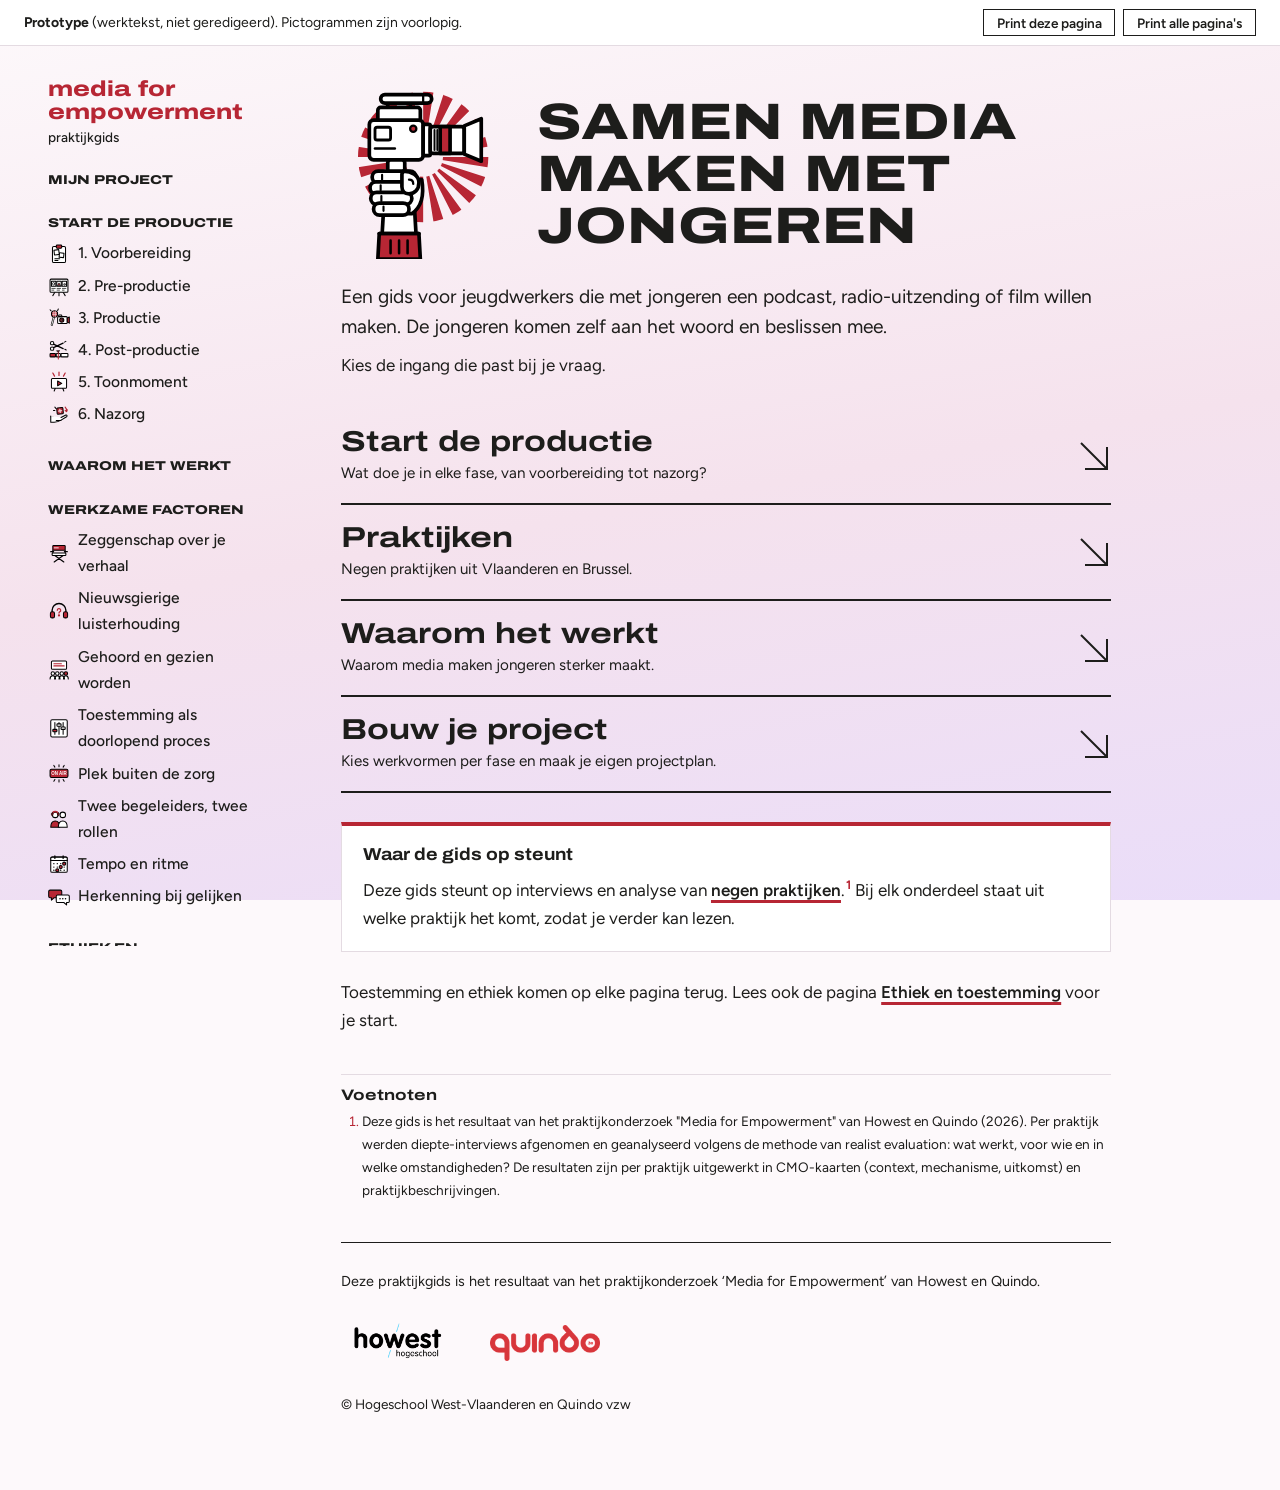
==== index.html @ 60a3695b "Add files via upload" ====
<!DOCTYPE html>
<!--
  Media for Empowerment, praktijkgids
  Alle pagina's staan in dit bestand, elk als <article data-page="..." data-title="...">.
  Opmaak: css/stijl.css. Werking: js/gids.js. Beelden: map img.
  Hoe je tekst aanpast of pagina's toevoegt: zie HANDLEIDING.md.
-->

<html lang="nl">
<head>
<meta charset="utf-8">
<meta name="viewport" content="width=device-width, initial-scale=1, viewport-fit=cover">
<!-- Testfase: vraagt zoekmachines deze site niet op te nemen. Verwijder deze regel bij de echte publicatie. -->
<meta name="robots" content="noindex, nofollow">
<title>Media for Empowerment, praktijkgids</title>
<link rel="preconnect" href="https://fonts.googleapis.com">
<link rel="preconnect" href="https://fonts.gstatic.com" crossorigin>
<link href="https://fonts.googleapis.com/css2?family=Archivo:wdth,wght@100..125,600..800&family=Figtree:ital,wght@0,400;0,500;0,600;0,700;1,400&display=swap" rel="stylesheet">
<link rel="stylesheet" href="css/stijl.css">
</head>
<body>

<div class="proto" role="note">
  <span><strong>Prototype</strong> (werktekst, niet geredigeerd). Pictogrammen zijn voorlopig.</span>
  <span class="proto-knoppen">
    <button type="button" id="printPage">Print deze pagina</button>
    <button type="button" id="printAll">Print alle pagina's</button>
  </span>
</div>

<div class="shell">
<nav class="side" id="side" aria-label="Gids">
  <a class="logo" href="#/start">Media for Empowerment<small>praktijkgids</small></a>
  <button class="navtoggle" type="button" aria-expanded="false" aria-controls="navbody">Menu</button>
  <div class="navbody" id="navbody">
    <h2><a href="#/project">Mijn project <span class="teller" data-teller hidden></span></a></h2>
    <h2><a href="#/fasen">Start de productie</a></h2>
    <ul><li><a href="#/fase-1"><span class="ico ico-sm" data-icon="fase-1"></span>1. Voorbereiding</a></li><li><a href="#/fase-2"><span class="ico ico-sm" data-icon="fase-2"></span>2. Pre-productie</a></li><li><a href="#/fase-3"><span class="ico ico-sm" data-icon="fase-3"></span>3. Productie</a></li><li><a href="#/fase-4"><span class="ico ico-sm" data-icon="fase-4"></span>4. Post-productie</a></li><li><a href="#/fase-5"><span class="ico ico-sm" data-icon="fase-5"></span>5. Toonmoment</a></li><li><a href="#/fase-6"><span class="ico ico-sm" data-icon="fase-6"></span>6. Nazorg</a></li></ul>
    <h2><a href="#/theorie">Waarom het werkt</a></h2>
    <h2><a href="#/waarom">Werkzame factoren</a></h2>
    <ul><li><a href="#/waarom/zeggenschap"><span class="ico ico-sm" data-icon="waarom/zeggenschap"></span>Zeggenschap over je verhaal</a></li><li><a href="#/waarom/luisteren"><span class="ico ico-sm" data-icon="waarom/luisteren"></span>Nieuwsgierige luisterhouding</a></li><li><a href="#/waarom/toonmoment"><span class="ico ico-sm" data-icon="waarom/toonmoment"></span>Gehoord en gezien worden</a></li><li><a href="#/waarom/toestemming"><span class="ico ico-sm" data-icon="waarom/toestemming"></span>Toestemming als doorlopend proces</a></li><li><a href="#/waarom/derde-plek"><span class="ico ico-sm" data-icon="waarom/derde-plek"></span>Plek buiten de zorg</a></li><li><a href="#/waarom/duo"><span class="ico ico-sm" data-icon="waarom/duo"></span>Twee begeleiders, twee rollen</a></li><li><a href="#/waarom/herhaling"><span class="ico ico-sm" data-icon="waarom/herhaling"></span>Tempo en ritme</a></li><li><a href="#/waarom/herkenning"><span class="ico ico-sm" data-icon="waarom/herkenning"></span>Herkenning bij gelijken</a></li></ul>
    <h2><a href="#/ethiek">Ethiek en toestemming</a></h2>
    <h2>Over deze gids</h2>
    <ul><li><a href="#/over">Over het onderzoek</a></li><li><a href="#/bronnen">Bronnen</a></li></ul>
    <h2><a href="#/praktijken">Praktijken</a></h2>
    <ul><li><a href="#/praktijk/ik-ben-hier-ook">Ik Ben Hier Ook</a></li><li><a href="#/praktijk/18-en-dan">18 en dan?</a></li><li><a href="#/praktijk/chelseas-blues">Chelsea's Blues</a></li><li><a href="#/praktijk/foscast">FOScast</a></li><li><a href="#/praktijk/radio-vandewalle">Radio Vandewalle</a></li><li><a href="#/praktijk/hacktisch">#HACKtisch</a></li><li><a href="#/praktijk/radio-binnenstad">Radio Binnenstad</a></li><li><a href="#/praktijk/rupture">Rupture</a></li><li><a href="#/praktijk/putain">Putain</a></li></ul>
  </div>
</nav>

<main id="main" tabindex="-1">
<!-- ===================== START ===================== -->
<article data-page="start" data-title="Start">
  <div class="hero"><div class="hero-ico"><img src="img/pictogrammen/media-for-empowerment.svg" alt=""></div><h1>Samen media maken met jongeren</h1></div>
  <p class="lead">Een gids voor jeugdwerkers die met jongeren een podcast, radio-uitzending of film willen maken. De jongeren komen zelf aan het woord en beslissen mee.</p>
  <p>Kies de ingang die past bij je vraag.</p>
  <div class="entries">
    <a href="#/fasen"><b>Start de productie</b><span>Wat doe je in elke fase, van voorbereiding tot nazorg?</span></a>
    <a href="#/praktijken"><b>Praktijken</b><span>Negen praktijken uit Vlaanderen en Brussel.</span></a>
    <a href="#/theorie"><b>Waarom het werkt</b><span>Waarom media maken jongeren sterker maakt.</span></a>
    <a href="#/project"><b>Bouw je project</b><span>Kies werkvormen per fase en maak je eigen projectplan.</span></a>
  </div>
  <div class="callout">
    <h3>Waar de gids op steunt</h3>
    <p>Deze gids steunt op interviews en analyse van <a href="#/praktijken">negen praktijken</a>.<sup class="fn" data-ref="methode"></sup> Bij elk onderdeel staat uit welke praktijk het komt, zodat je verder kan lezen.</p>
  </div>
  <p>Toestemming en ethiek komen op elke pagina terug. Lees ook de pagina <a href="#/ethiek">Ethiek en toestemming</a> voor je start.</p>
</article>

<!-- ===================== FASEN (landing) ===================== -->
<article data-page="fasen" data-title="Zes fasen" hidden>
  <span class="kind">Start de productie</span>
  <h1>Zes fasen</h1>
  <p class="lead">Een mediaproductie met jongeren volgt een herkenbare structuur. Per fase vind je werkvormen die in de praktijk gebruikt werden, met de context waarin ze het best werken.</p>
  <div class="entries">
    <a href="#/fase-1"><b><span class="ico ico-md" data-icon="fase-1"></span>1. Voorbereiding</b><span>Partners, plek, tijd en budget. Jongeren maken kennis met het project.</span></a>
    <a href="#/fase-2"><b><span class="ico ico-md" data-icon="fase-2"></span>2. Pre-productie</b><span>Samen het concept, het format en de afspraken bepalen.</span></a>
    <a href="#/fase-3"><b><span class="ico ico-md" data-icon="fase-3"></span>3. Productie</b><span>Opnemen, interviewen, filmen. Iedereen heeft een rol.</span></a>
    <a href="#/fase-4"><b><span class="ico ico-md" data-icon="fase-4"></span>4. Post-productie</b><span>Van opnames naar een product. Jongeren blijven mee aan het stuur.</span></a>
    <a href="#/fase-5"><b><span class="ico ico-md" data-icon="fase-5"></span>5. Toonmoment</b><span>Het product bereikt een publiek, de makers worden gezien.</span></a>
    <a href="#/fase-6"><b><span class="ico ico-md" data-icon="fase-6"></span>6. Nazorg</b><span>Afronden, evalueren en afspraken voor later.</span></a>
  </div>
  <p>De fasen zijn een houvast. In de praktijk lopen ze in elkaar over, en sommige vragen (zoals toestemming) komen in elke fase terug.<sup class="fn" data-ref="quindo-fiche"></sup></p>

  <h2>Als je werking doorloopt</h2>
  <p>Werk je met een radio, podcast of redactie die elk jaar of elke maand terugkomt? Dan doorloop je de fasen telkens opnieuw, als één lang project. Deze werkvormen kunnen helpen om zo'n werking levend te houden.</p>
  <section class="wv" data-wv="fasen/redactieraad-in-twee-delen">
    <h3>Redactieraad in twee delen</h3>
    <p>Eerst het praktische voor iedereen (planning, materiaal, subsidies), daarna het inhoudelijke voor wie wil blijven. Wie het thema minder boeit, kan dan gewoon aan de bar gaan zitten.</p>
    <div class="grond"><span>Uit: <a href="#/praktijk/radio-vandewalle">Radio Vandewalle</a></span></div>
  </section>
  <section class="wv" data-wv="fasen/elke-beslissing-terugleggen-bij-de-groep">
    <h3>Elke beslissing terugleggen bij de groep</h3>
    <p>Ook praktische keuzes (een locatie, een aankoop) gaan eerst naar de groep. Makers merken zo dat hun mening echt meeweegt.</p>
    <p class="cond"><strong>Werkt het best</strong> als je er tijd voor voorziet: samen beslissen gaat trager.</p>
    <div class="grond"><span>Uit: <a href="#/praktijk/radio-vandewalle">Radio Vandewalle</a></span><span>Meer: <a href="#/waarom/zeggenschap">Zeggenschap over je verhaal</a></span></div>
  </section>
  <section class="wv" data-wv="fasen/vaste-haalbare-cadans">
    <h3>Vaste, haalbare cadans</h3>
    <p>Elke maker komt om de vier weken opnieuw aan de beurt. Een gemiste keer is dan een onderbreking, en de draad is makkelijk weer op te pikken.</p>
    <div class="grond"><span>Uit: <a href="#/praktijk/radio-binnenstad">Radio Binnenstad</a></span><span>Meer: <a href="#/waarom/herhaling">Tempo en ritme</a></span></div>
  </section>
  <section class="wv" data-wv="fasen/ontmoetingsplek-naast-de-studio">
    <h3>Ontmoetingsplek naast de studio</h3>
    <p>Een café of open ruimte waar makers elkaar ook buiten de opnames zien. Zo hoor je erbij, ook als je even niets maakt.</p>
    <div class="grond"><span>Uit: <a href="#/praktijk/radio-vandewalle">Radio Vandewalle</a></span></div>
  </section>
  <section class="wv" data-wv="fasen/samenkomsten-met-iedereen-twee-keer-per-jaar">
    <h3>Samenkomsten met iedereen, twee keer per jaar</h3>
    <p>Alle makers, begeleiders en partners komen samen om radio te maken en te eten. Nieuwe deelnemers leren de groep zo kennen.</p>
    <div class="grond"><span>Uit: <a href="#/praktijk/radio-binnenstad">Radio Binnenstad</a></span></div>
  </section>
  <section class="wv" data-wv="fasen/makers-van-elkaar-laten-leren">
    <h3>Makers van elkaar laten leren</h3>
    <p>Koppel makers aan elkaar op basis van wat ze elkaar kunnen leren. Techniek leer je dan van iemand die het zelf doet.</p>
    <div class="grond"><span>Uit: <a href="#/praktijk/radio-vandewalle">Radio Vandewalle</a></span></div>
  </section>
  <section class="wv" data-wv="fasen/aanspreken-en-welkom-houden">
    <h3>Aanspreken en welkom houden</h3>
    <p>Een kort charter met afspraken over respect, door iedereen ondertekend. Bij grensoverschrijdend gedrag benoem je het gedrag, en blijft de persoon welkom.</p>
    <div class="grond"><span>Uit: <a href="#/praktijk/radio-vandewalle">Radio Vandewalle</a></span></div>
  </section>
</article>

<!-- ===================== FASE 1 ===================== -->
<article data-page="fase-1" data-title="Fase 1 Voorbereiding" hidden>
  <span class="ico ico-lg" data-icon="fase-1"></span>
  <span class="kind">Fase 1</span>
  <h1>Voorbereiding</h1>
  <nav class="arc" data-here="1" aria-label="Fasen"></nav>
  <p class="lead">In de voorbereiding leg je de basis: met wie werk je samen, waar, met welke middelen en in welk tempo. En je laat jongeren kennismaken met het project, zodat ze zelf kunnen kiezen om in te stappen.</p>
  <div class="kort"><h2>In het kort</h2><ul><li>Stel een tandem samen: iemand met mediakennis en iemand die zorgt voor de jongeren.</li><li>Kies plek, tempo en budget bewust.</li><li>Laat jongeren vrijblijvend kennismaken, zodat ze zelf kiezen om in te stappen.</li></ul></div>
  <p>Veel van wat later vlot loopt, wordt hier geregeld.<sup class="fn" data-ref="m4emp-werkvormen"></sup></p>

  <h2>Met je partners</h2>
  <section class="wv" data-wv="fase-1/thema-laten-groeien-uit-de-werking">
    <h3>Thema laten groeien uit de werking</h3>
    <p>Het onderwerp komt uit gesprekken die al leven in de groep, nog voor er sprake is van een productie. Zo weet je dat het thema de jongeren raakt.</p>
    <div class="grond"><span>Uit: <a href="#/praktijk/18-en-dan">18 en dan?</a></span></div>
  </section>
  <section class="wv" data-wv="fase-1/tandem-samenstellen">
    <h3>Tandem samenstellen</h3>
    <p>Leg vooraf de rollen vast tussen iemand met mediakennis en iemand die zorgt voor de jongeren. Kijk na of beide rollen echt ingevuld zijn.</p>
    <div class="grond"><span>Uit: <a href="#/praktijk/ik-ben-hier-ook">Ik Ben Hier Ook</a>, <a href="#/praktijk/hacktisch">#HACKtisch</a>, <a href="#/praktijk/18-en-dan">18 en dan?</a></span><span>Meer: <a href="#/waarom/duo">Twee begeleiders, twee rollen</a></span></div>
  </section>
  <section class="wv" data-wv="fase-1/afspraken-met-partners-op-papier">
    <h3>Afspraken met partners op papier</h3>
    <p>Spreek af wie waarover beslist: wat eruit mag, wanneer je stopt, wie de rechten heeft. Elke partner brengt eigen expertise mee.</p>
    <div class="grond"><span>Uit: <a href="#/praktijk/hacktisch">#HACKtisch</a>, <a href="#/praktijk/radio-binnenstad">Radio Binnenstad</a></span><span>Meer: <a href="#/ethiek/rechten">Drie rechten voor elke jongere</a></span></div>
  </section>
  <section class="wv" data-wv="fase-1/plek-bewust-kiezen">
    <h3>Plek bewust kiezen</h3>
    <p>Kies tussen een vertrouwde, huiselijke plek en een echte studio buiten de zorgcontext. Beide werken, om verschillende redenen.</p>
    <div class="grond"><span>Uit: <a href="#/praktijk/ik-ben-hier-ook">Ik Ben Hier Ook</a>, <a href="#/praktijk/radio-binnenstad">Radio Binnenstad</a>, <a href="#/praktijk/radio-vandewalle">Radio Vandewalle</a></span><span>Meer: <a href="#/waarom/derde-plek">Plek buiten de zorg</a></span></div>
  </section>
  <section class="wv" data-wv="fase-1/budget-vooraf-uitrekenen">
    <h3>Budget vooraf uitrekenen</h3>
    <p>Reken ook de minder zichtbare kosten mee: licenties, techniek, toegankelijkheid, montage en rechten. Een studio van een mediapartner kan veel kosten besparen.</p>
    <div class="grond"><span>Uit: <a href="#/praktijk/radio-vandewalle">Radio Vandewalle</a>, <a href="#/praktijk/foscast">FOScast</a>, <a href="#/praktijk/rupture">Rupture</a></span></div>
  </section>
  <section class="wv" data-wv="fase-1/tempo-afstemmen-op-de-jongeren">
    <h3>Tempo afstemmen op de jongeren</h3>
    <p>Het ritme volgt wat jongeren en begeleiders volhouden. In Radio Binnenstad bleek wekelijks te zwaar en werd het om de vier weken.</p>
    <div class="grond"><span>Uit: <a href="#/praktijk/radio-binnenstad">Radio Binnenstad</a>, <a href="#/praktijk/hacktisch">#HACKtisch</a></span><span>Meer: <a href="#/waarom/herhaling">Tempo en ritme</a></span></div>
  </section>

  <h2>Met de jongeren</h2>
  <section class="wv" data-wv="fase-1/naar-de-jongeren-toe-gaan">
    <h3>Naar de jongeren toe gaan</h3>
    <p>Ga met een draagbare opnameset naar de leefgroep of voorziening, om het medium te tonen en meteen te laten proberen. Soms helpt een huisbezoek om een drempel weg te nemen.</p>
    <div class="grond"><span>Uit: <a href="#/praktijk/radio-binnenstad">Radio Binnenstad</a></span></div>
  </section>
  <section class="wv" data-wv="fase-1/vrijblijvend-proevertje">
    <h3>Vrijblijvend proevertje</h3>
    <p>Een eerste, luchtige ontmoeting met een paar eenvoudige vragen. Wie komt, verbindt zich nog tot niets.</p>
    <div class="grond"><span>Uit: <a href="#/praktijk/ik-ben-hier-ook">Ik Ben Hier Ook</a></span></div>
  </section>
  <section class="wv" data-wv="fase-1/komen-kijken-in-de-studio">
    <h3>Komen kijken in de studio</h3>
    <p>Nieuwe deelnemers kijken mee terwijl anderen opnemen. Ze leren de plek en de knoppen kennen zonder zelf te moeten presteren.</p>
    <div class="grond"><span>Uit: <a href="#/praktijk/radio-binnenstad">Radio Binnenstad</a></span></div>
  </section>
  <section class="wv" data-wv="fase-1/vertrouwde-begeleider-als-brug">
    <h3>Vertrouwde begeleider als brug</h3>
    <p>Stel de mediamaker voor via iemand die de jongeren al vertrouwen. Het vertrouwen gaat dan deels mee over.</p>
    <div class="grond"><span>Uit: <a href="#/praktijk/ik-ben-hier-ook">Ik Ben Hier Ook</a>, <a href="#/praktijk/18-en-dan">18 en dan?</a>, <a href="#/praktijk/rupture">Rupture</a>, <a href="#/praktijk/radio-binnenstad">Radio Binnenstad</a></span></div>
  </section>
  <section class="wv" data-wv="fase-1/menu-van-rollen">
    <h3>Menu van rollen</h3>
    <p>Bied rollen van verschillende zwaarte aan: presentator, camera, geluid, scenario, tot "meeluisteren met audio". Zo vindt iedereen een plek.</p>
    <div class="grond"><span>Uit: <a href="#/praktijk/ik-ben-hier-ook">Ik Ben Hier Ook</a>, <a href="#/praktijk/foscast">FOScast</a></span></div>
  </section>
  <section class="wv" data-wv="fase-1/groepschat-tussen-de-werkmomenten">
    <h3>Groepschat tussen de werkmomenten</h3>
    <p>Een vast kanaal houdt het contact warm tussen twee sessies, en laat je signalen oppikken.</p>
    <div class="grond"><span>Uit: <a href="#/praktijk/ik-ben-hier-ook">Ik Ben Hier Ook</a>, <a href="#/praktijk/radio-binnenstad">Radio Binnenstad</a>, <a href="#/praktijk/foscast">FOScast</a></span></div>
  </section>

  <div class="callout">
    <h3>Tip: vrij kiezen om mee te doen</h3>
    <p>Maak het makkelijk om nee te zeggen tegen het project zonder nee te zeggen tegen de begeleider. Vrije instap is een van de voorwaarden die in de praktijken het vaakst terugkomt.</p>
    <div class="grond"><span>Meer: <a href="#/ethiek">Ethiek en toestemming</a></span></div>
  </div>
</article>

<!-- ===================== FASE 2 ===================== -->
<article data-page="fase-2" data-title="Fase 2 Pre-productie" hidden>
  <span class="ico ico-lg" data-icon="fase-2"></span>
  <span class="kind">Fase 2</span>
  <h1>Pre-productie</h1>
  <nav class="arc" data-here="2" aria-label="Fasen"></nav>
  <p class="lead">Samen met de jongeren bepaal je wat je maakt, in welke vorm en onder welke afspraken. Hier leggen de jongeren de basis van hun eigenaarschap.</p>
  <div class="kort"><h2>In het kort</h2><ul><li>Bepaal samen het concept en het format.</li><li>Maak samen een storyboard of script, en stel samen de interviewvragen op.</li><li>Spreek af wat publiek mag, met de drie rechten als basis.</li></ul></div>
  <p>Over alle praktijken heen is dit de fase met de meeste uitgewerkte werkvormen.<sup class="fn" data-ref="m4emp-werkvormen"></sup></p>

  <section class="wv" data-wv="fase-2/conceptbrainstorm-met-een-canvas">
    <h3>Conceptbrainstorm met een canvas</h3>
    <p>Verzamel eerst vrij ideeën, bundel en sorteer ze. Een invulkader helpt om keuzes te maken: kernboodschap, doel, publiek en format.</p>
    <div class="grond"><span>Uit: <a href="#/praktijk/hacktisch">#HACKtisch</a></span></div>
  </section>
  <section class="wv" data-wv="fase-2/voorbeelden-tonen-als-vertrekpunt">
    <h3>Voorbeelden tonen als vertrekpunt</h3>
    <p>Laat bestaande podcasts, video's of documentaires zien. Zo krijgen jongeren een beeld van wat mogelijk is.</p>
    <div class="grond"><span>Uit: <a href="#/praktijk/ik-ben-hier-ook">Ik Ben Hier Ook</a></span></div>
  </section>
  <section class="wv" data-wv="fase-2/samen-de-vaste-opbouw-bepalen">
    <h3>Samen de vaste opbouw bepalen</h3>
    <p>De groep kiest zelf hoe elke aflevering in elkaar zit. In #HACKtisch werd dat: jingle, voxpop, levensverhaal, groepsgesprek en een reflectie van de psycholoog.</p>
    <div class="grond"><span>Uit: <a href="#/praktijk/hacktisch">#HACKtisch</a></span><span>Meer: <a href="#/waarom/zeggenschap">Zeggenschap over je verhaal</a></span></div>
  </section>
  <section class="wv" data-wv="fase-2/tijdlijn-tekenen">
    <h3>Tijdlijn tekenen</h3>
    <p>Elke jongere zet een verhaal uit op een tijdlijn met hoogtes en laagtes, vanaf een zelfgekozen startpunt. Die kiezen is al een eerste beslissing over het eigen verhaal.</p>
    <p class="cond"><strong>Tip:</strong> jongeren die een levenslijn kennen uit de hulpverlening, vallen daar snel op terug. Geef ook andere vormen een kans, zoals een thema, een plek of de Tree of Life uit <a href="https://www.canovlaanderen.be/life-story-work/" target="_blank" rel="noopener">Life Story Work</a>.</p>
    <div class="grond"><span>Uit: <a href="#/praktijk/ik-ben-hier-ook">Ik Ben Hier Ook</a>, <a href="#/praktijk/rupture">Rupture</a></span></div>
  </section>
  <section class="wv" data-wv="fase-2/storyboard-en-script">
    <h3>Storyboard en script</h3>
    <p>Met een storyboard en een script visualiseer en vorm je samen het verhaal: welke beelden, welke geluiden, in welke volgorde. Zo verlopen productie en post-productie doelgerichter, en geef je de keuzes van de groep door aan wie filmt en monteert. Maak ze samen met de jongeren.</p>
    <div class="grond"><span>Meer: <a href="#/fase-4">Post-productie</a>, <a href="#/ethiek/rechten">Drie rechten voor elke jongere</a></span></div>
  </section>
  <section class="wv" data-wv="fase-2/interviewvragen-samen-opstellen">
    <h3>Interviewvragen samen opstellen</h3>
    <p>Bereid telkens opnieuw samen voor wat er gevraagd wordt. Een jongere kan ook zelf de vragen maken, en zelf interviewen.</p>
    <div class="grond"><span>Uit: <a href="#/praktijk/ik-ben-hier-ook">Ik Ben Hier Ook</a>, <a href="#/praktijk/chelseas-blues">Chelsea's Blues</a></span></div>
  </section>
  <section class="wv" data-wv="fase-2/voorgesprek-met-een-duidelijke-afspraak">
    <h3>Voorgesprek met een duidelijke afspraak</h3>
    <p>Zeg voor elk interview: alles mag eruit als je wil, je mag ons onderbreken, en je hoeft niet te antwoorden. Wie weet dat iets er later nog uit kan, durft meer te vertellen.</p>
    <div class="grond"><span>Uit: <a href="#/praktijk/18-en-dan">18 en dan?</a></span><span>Meer: <a href="#/waarom/toestemming">Toestemming als doorlopend proces</a></span><span>Meer: <a href="#/ethiek/rechten">Drie rechten voor elke jongere</a></span></div>
  </section>
  <section class="wv" data-wv="fase-2/praten-over-publiceren">
    <h3>Praten over publiceren</h3>
    <p>Plan momenten waarop je samen bespreekt wat publicatie betekent: wie het kan zien, hoe lang het online staat, wat de gevolgen kunnen zijn.</p>
    <div class="grond"><span>Uit: <a href="#/praktijk/hacktisch">#HACKtisch</a></span><span>Meer: <a href="#/ethiek">Ethiek en toestemming</a></span></div>
  </section>
  <section class="wv" data-wv="fase-2/technische-workshops-op-vraag">
    <h3>Technische workshops op vraag</h3>
    <p>Bied cameratechniek, interviewen of jingles maken aan voor wie wil. Techniek leren gaat vlotter als het een keuze is.</p>
    <div class="grond"><span>Uit: <a href="#/praktijk/ik-ben-hier-ook">Ik Ben Hier Ook</a>, <a href="#/praktijk/radio-binnenstad">Radio Binnenstad</a>, <a href="#/praktijk/hacktisch">#HACKtisch</a></span></div>
  </section>
</article>

<!-- ===================== FASE 3 ===================== -->
<article data-page="fase-3" data-title="Fase 3 Productie" hidden>
  <span class="ico ico-lg" data-icon="fase-3"></span>
  <span class="kind">Fase 3</span>
  <h1>Productie</h1>
  <nav class="arc" data-here="3" aria-label="Fasen"></nav>
  <p class="lead">Nu wordt er opgenomen, geïnterviewd en gefilmd. Jongeren leren hier het meest al doende, en jouw houding als begeleider is hier het meest zichtbaar.</p>
  <div class="kort"><h2>In het kort</h2><ul><li>Geef iedereen een rol, ook wie niet vertelt.</li><li>Laat jongeren zelf de techniek bedienen en kiezen wat zichtbaar is.</li><li>Bespreek elke opname kort na.</li></ul></div>
  <p>In de productiefase leren jongeren veel sociale en digitale vaardigheden.<sup class="fn" data-ref="m4emp-werkvormen"></sup></p>

  <section class="wv" data-wv="fase-3/werkateliers-met-een-vast-ritme">
    <h3>Werkateliers met een vast ritme</h3>
    <p>Een reeks gelijkaardige sessies waarin opnemen, praten en beslissen door elkaar lopen. De vaste vorm geeft houvast.</p>
    <div class="grond"><span>Uit: <a href="#/praktijk/hacktisch">#HACKtisch</a></span></div>
  </section>
  <section class="wv" data-wv="fase-3/verhaal-een-op-een-uitschrijven">
    <h3>Verhaal één op één uitschrijven</h3>
    <p>De jongere schrijft zijn verhaal samen met een vertrouwde begeleider uit. De begeleider stelt vragen uit nieuwsgierigheid. Tussendoor praat je over wat publiek mag.</p>
    <div class="grond"><span>Uit: <a href="#/praktijk/hacktisch">#HACKtisch</a></span><span>Meer: <a href="#/waarom/luisteren">Nieuwsgierige luisterhouding</a></span></div>
  </section>
  <section class="wv" data-wv="fase-3/interviewen-met-z-n-tweeen">
    <h3>Interviewen met z'n tweeën</h3>
    <p>De vertrouwde jeugdwerker zit naast de camera, een journalistieke interviewer stelt de vragen. Zo is er veiligheid en blijft het een interview.</p>
    <div class="grond"><span>Uit: <a href="#/praktijk/18-en-dan">18 en dan?</a></span><span>Meer: <a href="#/waarom/duo">Twee begeleiders, twee rollen</a></span></div>
  </section>
  <section class="wv" data-wv="fase-3/praten-over-het-thema-zonder-camera">
    <h3>Praten over het thema zonder camera</h3>
    <p>Herhaalde gesprekken in groep over het thema, zonder opname. Wanneer de camera aangaat, is het onderwerp al bespreekbaar.</p>
    <div class="grond"><span>Uit: <a href="#/praktijk/18-en-dan">18 en dan?</a></span></div>
  </section>
  <section class="wv" data-wv="fase-3/opnamedag-met-een-rol-voor-iedereen">
    <h3>Opnamedag met een rol voor iedereen</h3>
    <p>Een dag op locatie waar iedereen een taak heeft. De uitstap gaat door omdat de groep het wil.</p>
    <div class="grond"><span>Uit: <a href="#/praktijk/ik-ben-hier-ook">Ik Ben Hier Ook</a></span></div>
  </section>
  <section class="wv" data-wv="fase-3/voxpops-door-de-jongeren-zelf">
    <h3>Voxpops door de jongeren zelf</h3>
    <p>Per twee de straat op met een opnamekit om voorbijgangers te bevragen. Laat de kits tussen de sessies in de werking staan.</p>
    <div class="grond"><span>Uit: <a href="#/praktijk/hacktisch">#HACKtisch</a></span><span>Meer: <a href="#/waarom/herkenning">Herkenning bij gelijken</a></span></div>
  </section>
  <section class="wv" data-wv="fase-3/jongeren-bedienen-zelf-de-techniek">
    <h3>Jongeren bedienen zelf de techniek</h3>
    <p>Schuiven, camera's, muziek: jongeren leren het door te doen, met een begeleider als coach naast zich.</p>
    <div class="grond"><span>Uit: <a href="#/praktijk/radio-binnenstad">Radio Binnenstad</a></span></div>
  </section>
  <section class="wv" data-wv="fase-3/zelf-kiezen-wat-zichtbaar-is">
    <h3>Zelf kiezen wat zichtbaar is</h3>
    <p>Camera aan of uit, micro open of dicht, eigen naam of schuilnaam: de jongere beslist, telkens opnieuw. Spreek ook een signaal af om te stoppen.</p>
    <div class="grond"><span>Uit: <a href="#/praktijk/radio-binnenstad">Radio Binnenstad</a>, <a href="#/praktijk/18-en-dan">18 en dan?</a></span><span>Meer: <a href="#/waarom/zeggenschap">Zeggenschap over je verhaal</a></span><span>Meer: <a href="#/ethiek/rechten">Drie rechten voor elke jongere</a></span></div>
  </section>
  <section class="wv" data-wv="fase-3/na-elke-opname-even-nabespreken">
    <h3>Na elke opname even nabespreken</h3>
    <p>Een kort gesprek meteen na de opname: over de inhoud, over hoe het liep, over hoe iedereen zich voelt.</p>
    <div class="grond"><span>Uit: <a href="#/praktijk/foscast">FOScast</a>, <a href="#/praktijk/18-en-dan">18 en dan?</a></span></div>
  </section>
  <section class="wv" data-wv="fase-3/de-mediamaker-bewaakt-de-kwaliteit-de-jongeren-d">
    <h3>De mediamaker bewaakt de kwaliteit, de jongeren de inhoud</h3>
    <p>Zeg het uitdrukkelijk en herhaal het: de mediaprofessional zorgt voor een goed product, het verhaal is van de jongeren.</p>
    <div class="grond"><span>Uit: <a href="#/praktijk/hacktisch">#HACKtisch</a>, <a href="#/praktijk/radio-vandewalle">Radio Vandewalle</a></span></div>
  </section>

  <div class="callout">
    <h3>Tip: plan een tussenmoment</h3>
    <p>Tussen twee opnamereeksen kan het lang stil blijven. Tussentijdse ontmoetingen en activiteiten, zoals een bezoek aan een televisiestudio, houden de energie vast.</p>
    <div class="grond"><span>Uit: <a href="#/praktijk/ik-ben-hier-ook">Ik Ben Hier Ook</a></span></div>
  </div>
</article>
<!-- ===================== FASE 4 ===================== -->
<article data-page="fase-4" data-title="Fase 4 Post-productie" hidden>
  <span class="ico ico-lg" data-icon="fase-4"></span>
  <span class="kind">Fase 4</span>
  <h1>Post-productie</h1>
  <nav class="arc" data-here="4" aria-label="Fasen"></nav>
  <p class="lead">Uit alle opnames maak je één product. Montage vraagt tijd, techniek en overzicht, dus meestal neem jij als begeleider hier het meeste werk op je. Met een paar eenvoudige werkvormen blijven de jongeren mee aan het stuur.</p>
  <div class="kort"><h2>In het kort</h2><ul><li>Laat jongeren meebeslissen over hoe ze inspraak willen in de montage.</li><li>Toon tussendoor wat eruit komt, in groep en apart.</li><li>Sta stil bij de mensen die in het verhaal voorkomen.</li></ul></div>
  <p>In de montage krijgt het verhaal zijn betekenis. Hoe meer jongeren daarover mee beslissen, hoe meer het hun verhaal blijft.<sup class="fn" data-ref="m4emp-ethiek"></sup></p>
  <div class="callout">
    <h3>Tip: spreek het vooraf af</h3>
    <p>Laat jongeren bij de start mee beslissen over de manier waarop ze inspraak willen in de montage: over hun eigen fragmenten, de opbouw, het eindresultaat. Dan weet iedereen waar hij aan toe is.</p>
    <div class="grond"><span>Meer: <a href="#/ethiek/rechten">Drie rechten voor elke jongere</a></span></div>
  </div>

  <h2>Werkvormen</h2>
  <section class="wv" data-wv="fase-4/elkaars-materiaal-bekijken-story-building">
    <h3>Elkaars materiaal bekijken (story building)</h3>
    <p>Elke jongere bekijkt het interview van iemand anders en bedenkt welke beelden erbij passen. Zo beslist de groep mee over de opbouw, ook wie weinig zegt.</p>
    <p class="cond"><strong>Werkt het best</strong> samen met korte één-op-één-gesprekken, zeker in een stille groep.</p>
    <div class="grond"><span>Uit: <a href="#/praktijk/ik-ben-hier-ook">Ik Ben Hier Ook</a></span></div>
  </section>
  <section class="wv" data-wv="fase-4/ruwe-montage-tonen-met-twee-vragen">
    <h3>Ruwe montage tonen met twee vragen</h3>
    <p>"Begrijpen we jou goed?" en "Wat moet eruit, of erin?" Met die twee vragen check je of het verhaal klopt en of de jongere akkoord gaat.</p>
    <p class="cond"><strong>Werkt het best</strong> wanneer de jongere de eindregie heeft en dat ook weet.</p>
    <div class="grond"><span>Uit: <a href="#/praktijk/chelseas-blues">Chelsea's Blues</a></span></div>
  </section>
  <section class="wv" data-wv="fase-4/eigen-versie-terugsturen">
    <h3>Eigen versie terugsturen</h3>
    <p>Je knipt het interview van elke jongere terug en stuurt het apart door, met één vraag: wat mag er zeker niet in? Jongeren durven dan meer te vertellen, omdat ze weten dat het er later nog uit kan.</p>
    <p class="cond"><strong>Werkt het best</strong> in combinatie met een moment waarop jongeren ook de opbouw van het geheel zien.</p>
    <div class="grond"><span>Uit: <a href="#/praktijk/18-en-dan">18 en dan?</a></span><span>Meer: <a href="#/ethiek/rechten">Drie rechten voor elke jongere</a></span></div>
  </section>
  <section class="wv" data-wv="fase-4/tussendoor-terugkoppelen-in-groep-en-apart">
    <h3>Tussendoor terugkoppelen, in groep en apart</h3>
    <p>Laat onderweg zien wat eruit komt. Bespreek gevoelige stukken apart met de jongere in kwestie. Zo weet iedereen op het toonmoment wat er te zien is.</p>
    <p class="cond"><strong>Tip:</strong> vraag door als een jongere snel "het is goed" zegt. Laat concreet kiezen tussen twee versies van een fragment.</p>
    <div class="grond"><span>Uit: <a href="#/praktijk/ik-ben-hier-ook">Ik Ben Hier Ook</a></span></div>
  </section>
  <section class="wv" data-wv="fase-4/testvisie-met-beslissingsrecht">
    <h3>Testvisie met beslissingsrecht</h3>
    <p>Een tussenvertoning waarin jongeren zichzelf zien en beelden laten vervangen als ze dat willen. Plan ze voor de montage definitief is.</p>
    <div class="grond"><span>Uit: <a href="#/praktijk/rupture">Rupture</a></span></div>
  </section>
  <section class="wv" data-wv="fase-4/zelf-de-bindteksten-inspreken-en-de-volgorde-kie">
    <h3>Zelf de bindteksten inspreken en de volgorde kiezen</h3>
    <p>De jongeren spreken zelf de stukken in die de delen verbinden, en beslissen mee over de volgorde. Samen de edits beluisteren sluit het af.</p>
    <div class="grond"><span>Uit: <a href="#/praktijk/hacktisch">#HACKtisch</a></span></div>
  </section>
  <section class="wv" data-wv="fase-4/vaste-monteur-met-vetorecht-voor-de-groep">
    <h3>Vaste monteur, met vetorecht voor de groep</h3>
    <p>Eén ervaren monteur beslist over de montage. De groep houdt het recht om te zeggen wat er zeker niet in mag.</p>
    <p class="cond"><strong>Werkt het best</strong> in een groep die al zelfstandig werkt, rond onderwerpen die weinig persoonlijk zijn. Laat meer dan één persoon het monteren leren. Of kies een expert die het vertrouwen van de groep geniet en het storyboard meekrijgt dat de groep in de <a href="#/fase-2">pre-productie</a> maakte.</p>
    <div class="grond"><span>Uit: <a href="#/praktijk/foscast">FOScast</a></span></div>
  </section>
  <section class="wv" data-wv="fase-4/laatste-check-met-hernieuwde-toestemming">
    <h3>Laatste check met hernieuwde toestemming</h3>
    <p>Een afsluitende sessie waarin iedereen het eindresultaat hoort of ziet, erover praat en het formeel vrijgeeft.</p>
    <div class="grond"><span>Uit: <a href="#/praktijk/hacktisch">#HACKtisch</a></span><span>Meer: <a href="#/waarom/toestemming">Toestemming als doorlopend proces</a></span></div>
  </section>
  <section class="wv" data-wv="fase-4/stilstaan-bij-de-mensen-in-het-verhaal">
    <h3>Stilstaan bij de mensen in het verhaal</h3>
    <p>Maak er een aparte stap van, voor iets publiek gaat. Wie komt in beeld of ter sprake, en wat betekent publicatie voor hen? Laat wie rechtstreeks betrokken is de film vooraf zien.</p>
    <p class="cond"><strong>Hou er rekening mee</strong> dat een publicatie ook mensen kan raken die niet in beeld komen.</p>
    <div class="grond"><span>Uit: <a href="#/praktijk/chelseas-blues">Chelsea's Blues</a></span><span>Meer: <a href="#/ethiek">Ethiek</a></span></div>
  </section>

  <h2>Afweging die je telkens maakt</h2>
  <div class="callout">
    <h3>Kwaliteit en stem</h3>
    <p>Een verzorgd eindproduct maakt jongeren trots. Soms haalt materiaal het eindproduct niet, omdat het technisch niet bruikbaar is. Leg vooraf uit dat kwaliteit meeweegt bij de keuze van fragmenten, en zoek samen naar een andere plek voor die bijdrage (bijvoorbeeld in de aftiteling).</p>
    <div class="grond"><span>Uit: <a href="#/praktijk/ik-ben-hier-ook">Ik Ben Hier Ook</a></span></div>
  </div>

  <h2>Reken op tijd</h2>
  <p>In Ik Ben Hier Ook ging ongeveer 80 van de 150 begeleidingsuren naar montage. Wanneer elke jongere een eigen verhaal inbrengt, vraagt de montage extra tijd.</p>

  <h2>Deel jouw aanpak</h2>
  <p>Heb jij een manier gevonden om montage speels en toegankelijk te maken voor jongeren? Die ervaring vullen we graag aan in deze gids.</p>
</article>

<!-- ===================== FASE 5 ===================== -->
<article data-page="fase-5" data-title="Fase 5 Toonmoment" hidden>
  <span class="ico ico-lg" data-icon="fase-5"></span>
  <span class="kind">Fase 5</span>
  <h1>Toonmoment</h1>
  <nav class="arc" data-here="5" aria-label="Fasen"></nav>
  <p class="lead">Het product bereikt een publiek. Voor jongeren verschuift de vraag hier van "wat wil ik vertellen?" naar "wat wil ik dat hiermee naar buiten gaat?". Wie gezien en gehoord wordt, groeit in zijn rol als maker.</p>
  <div class="kort"><h2>In het kort</h2><ul><li>Kies het toonmoment dat past: een première, een live-uitzending of een publicatie online.</li><li>Geef jongeren het woord: inleiden, spreken, modereren.</li><li>Plan de dagen na het toonmoment.</li></ul></div>
  <p>De praktijken kennen drie soorten toonmomenten: een eenmalige première, een terugkerend live-moment, en een publicatie online. Kies de vorm die past bij je product en je groep.<sup class="fn" data-ref="m4emp-werkvormen"></sup></p>

  <h2>Eenmalig moment</h2>
  <section class="wv" data-wv="fase-5/premiere-in-een-echte-zaal">
    <h3>Première in een echte zaal</h3>
    <p>Een vertoning in een cinema, met familie, begeleiders en publiek. Al de aankondiging maakt het verschil tussen vertellen en naar buiten treden voelbaar.</p>
    <div class="grond"><span>Uit: <a href="#/praktijk/ik-ben-hier-ook">Ik Ben Hier Ook</a></span><span>Meer: <a href="#/waarom/toonmoment">Gehoord en gezien worden</a></span></div>
  </section>
  <section class="wv" data-wv="fase-5/aansluiten-bij-een-evenement">
    <h3>Aansluiten bij een evenement</h3>
    <p>Plan de première op een dag waar professionals en beleidsmakers al samenkomen, of koppel de release aan een event met pers.</p>
    <div class="grond"><span>Uit: <a href="#/praktijk/18-en-dan">18 en dan?</a>, <a href="#/praktijk/hacktisch">#HACKtisch</a></span></div>
  </section>
  <section class="wv" data-wv="fase-5/jongeren-nemen-het-woord">
    <h3>Jongeren nemen het woord</h3>
    <p>Jongeren leiden de vertoning in, spreken erover of modereren zelf het nagesprek. Bereid het samen voor en geef dan de micro door.</p>
    <div class="grond"><span>Uit: <a href="#/praktijk/18-en-dan">18 en dan?</a>, <a href="#/praktijk/rupture">Rupture</a></span></div>
  </section>

  <h2>Terugkerend moment</h2>
  <section class="wv" data-wv="fase-5/live-uitzenden">
    <h3>Live uitzenden</h3>
    <p>Elke uitzending is een nieuw toonmoment. Via een chat reageren luisteraars (vaak familie en begeleiders) meteen, en vragen ze muziek aan.</p>
    <div class="grond"><span>Uit: <a href="#/praktijk/radio-binnenstad">Radio Binnenstad</a>, <a href="#/praktijk/radio-vandewalle">Radio Vandewalle</a></span></div>
  </section>
  <section class="wv" data-wv="fase-5/publiek-en-makers-laten-ontmoeten">
    <h3>Publiek en makers laten ontmoeten</h3>
    <p>'s Ochtends een interview met een lokale gast, 's namiddags datzelfde publiek ter plekke voor een optreden. Makers en luisteraars zien elkaar.</p>
    <div class="grond"><span>Uit: <a href="#/praktijk/radio-vandewalle">Radio Vandewalle</a></span></div>
  </section>

  <h2>Online publiceren</h2>
  <section class="wv" data-wv="fase-5/cijfers-delen-met-de-makers">
    <h3>Cijfers delen met de makers</h3>
    <p>Laat de makers per aflevering zien hoeveel mensen luisterden. Tweehonderd luisteraars die veertig minuten naar jou luisteren: dat is een sterke bevestiging.</p>
    <div class="grond"><span>Uit: <a href="#/praktijk/foscast">FOScast</a></span></div>
  </section>
  <section class="wv" data-wv="fase-5/jongeren-delen-zelf">
    <h3>Jongeren delen zelf</h3>
    <p>Maak de opname herbeluisterbaar en laat de jongere zelf beslissen naar wie en wanneer de link gaat.</p>
    <div class="grond"><span>Uit: <a href="#/praktijk/radio-binnenstad">Radio Binnenstad</a></span></div>
  </section>

  <h2>Verder reiken</h2>
  <section class="wv" data-wv="fase-5/stap-voor-stap-opschalen-met-toestemming-per-sta">
    <h3>Stap voor stap opschalen, met toestemming per stap</h3>
    <p>Van zaal naar televisie naar festival: elk nieuw publiek is een nieuwe vraag aan de maker.</p>
    <div class="grond"><span>Uit: <a href="#/praktijk/chelseas-blues">Chelsea's Blues</a></span><span>Meer: <a href="#/waarom/toestemming">Toestemming als doorlopend proces</a></span></div>
  </section>
  <section class="wv" data-wv="fase-5/vertoningsreeks-met-lespakket">
    <h3>Vertoningsreeks met lespakket</h3>
    <p>Vertoningen in scholen, sociaal werk en hogescholen, ondersteund door een lespakket. Zo blijft het product lang werken.</p>
    <div class="grond"><span>Uit: <a href="#/praktijk/rupture">Rupture</a></span></div>
  </section>
  <section class="wv" data-wv="fase-5/afsluitritueel">
    <h3>Afsluitritueel</h3>
    <p>Een gezamenlijke afsluiter (bijvoorbeeld een barbecue) als moment van erkenning, bedanking en terugblik.</p>
    <div class="grond"><span>Uit: <a href="#/praktijk/radio-vandewalle">Radio Vandewalle</a></span></div>
  </section>

  <div class="callout">
    <h3>Tip: plan de dagen na het toonmoment</h3>
    <p>Een toonmoment is een piek. Spreek vooraf af wie er de dagen erna is voor de jongeren. Plan ook de communicatie rond de release samen met hen, zodat ze weten wat er wanneer online komt.</p>
    <div class="grond"><span>Meer: <a href="#/fase-6">Nazorg</a>, <a href="#/ethiek">Ethiek</a></span></div>
  </div>
</article>

<!-- ===================== FASE 6 ===================== -->
<article data-page="fase-6" data-title="Fase 6 Nazorg" hidden>
  <span class="ico ico-lg" data-icon="fase-6"></span>
  <span class="kind">Fase 6</span>
  <h1>Nazorg</h1>
  <nav class="arc" data-here="6" aria-label="Fasen"></nav>
  <p class="lead">Na het toonmoment rond je af: samen terugkijken, afspraken maken over wat er met het product gebeurt, en kijken wat jongeren verder willen doen.</p>
  <div class="kort"><h2>In het kort</h2><ul><li>Evalueer samen en maak afspraken per jongere.</li><li>Maak duidelijk hoe jongeren hun toestemming later kunnen aanpassen.</li><li>Help wie verder wil een volgende stap te zetten.</li></ul></div>
  <p>In deze fase worden de blijvende effecten zichtbaar.<sup class="fn" data-ref="m4emp-werkvormen"></sup></p>

  <section class="wv" data-wv="fase-6/samen-evalueren-dan-afspraken-per-jongere">
    <h3>Samen evalueren, dan afspraken per jongere</h3>
    <p>Een evaluatie in groep, gevolgd door afspraken met elke jongere apart: waar mag het product nog getoond worden, hoe en onder welke voorwaarden?</p>
    <div class="grond"><span>Uit: <a href="#/praktijk/ik-ben-hier-ook">Ik Ben Hier Ook</a></span></div>
  </section>
  <section class="wv" data-wv="fase-6/opnieuw-toestemming-vragen-bij-elk-gebruik">
    <h3>Opnieuw toestemming vragen bij elk gebruik</h3>
    <p>Elke nieuwe vertoning, elk fragment en elk hergebruik gaat opnieuw langs de maker. Wie het product wil tonen, vraagt het aan de makers.</p>
    <div class="grond"><span>Uit: <a href="#/praktijk/ik-ben-hier-ook">Ik Ben Hier Ook</a>, <a href="#/praktijk/hacktisch">#HACKtisch</a>, <a href="#/praktijk/chelseas-blues">Chelsea's Blues</a></span><span>Meer: <a href="#/waarom/toestemming">Toestemming als doorlopend proces</a></span></div>
  </section>
  <section class="wv" data-wv="fase-6/het-ruwe-materiaal-is-van-de-maker">
    <h3>Het ruwe materiaal is van de maker</h3>
    <p>Laat jongeren hun eigen, ongemonteerde materiaal opvragen, om het zelf te bewaren of terug te bekijken.</p>
    <div class="grond"><span>Uit: <a href="#/praktijk/ik-ben-hier-ook">Ik Ben Hier Ook</a></span></div>
  </section>
  <section class="wv" data-wv="fase-6/tijd-voor-persoonlijke-opvolging">
    <h3>Tijd voor persoonlijke opvolging</h3>
    <p>Reken op extra individueel contact rond de publicatie. Bij een persoonlijk traject kan de nazorg maanden duren.</p>
    <div class="grond"><span>Uit: <a href="#/praktijk/chelseas-blues">Chelsea's Blues</a>, <a href="#/praktijk/18-en-dan">18 en dan?</a></span></div>
  </section>
  <section class="wv" data-wv="fase-6/product-als-spiegel">
    <h3>Product als spiegel</h3>
    <p>De film of opname kan een vertrekpunt worden in verdere begeleiding: om terug te blikken, of om iets te vertellen aan mensen rond de jongere.</p>
    <div class="grond"><span>Uit: <a href="#/praktijk/ik-ben-hier-ook">Ik Ben Hier Ook</a>, <a href="#/praktijk/chelseas-blues">Chelsea's Blues</a></span></div>
  </section>
  <section class="wv" data-wv="fase-6/samen-met-het-bestuur-terugkijken">
    <h3>Samen met het bestuur terugkijken</h3>
    <p>Toon het product op een algemene vergadering met jongeren en bestuur samen, en bespreek hoe het verder kan.</p>
    <div class="grond"><span>Uit: <a href="#/praktijk/18-en-dan">18 en dan?</a></span></div>
  </section>
  <section class="wv" data-wv="fase-6/volgende-stap-mogelijk-maken">
    <h3>Volgende stap mogelijk maken</h3>
    <p>Help jongeren die verder willen: een andere mediawerking, een opleiding, vrijwilligerswerk of een professionele stap. Uit Ik Ben Hier Ook groeide een deelnemer door tot mediamaker bij Quindo.</p>
    <div class="grond"><span>Uit: <a href="#/praktijk/ik-ben-hier-ook">Ik Ben Hier Ook</a>, <a href="#/praktijk/foscast">FOScast</a>, <a href="#/praktijk/putain">Putain</a></span></div>
  </section>
  <section class="wv" data-wv="fase-6/de-evaluatie-opent-het-volgende-seizoen">
    <h3>De evaluatie opent het volgende seizoen</h3>
    <p>Bij een terugkerende werking is de evaluatie van het ene seizoen het begin van de brainstorm voor het volgende.</p>
    <div class="grond"><span>Uit: <a href="#/praktijk/foscast">FOScast</a></span></div>
  </section>

  <div class="callout">
    <h3>Tip: spreek een einde af</h3>
    <p>Na een geslaagd product komen er vaak nieuwe vragen om te komen vertellen. Spreek af wanneer het traject voor de jongeren klaar is, en laat hen vrij kiezen of ze nog meegaan.</p>
    <div class="grond"><span>Meer: <a href="#/ethiek">Ethiek en toestemming</a></span></div>
  </div>
</article>
<!-- ===================== PRAKTIJKEN (landing) ===================== -->
<article data-page="praktijken" data-title="Negen praktijken" hidden>
  <span class="kind">Praktijken</span>
  <h1>Negen praktijken</h1>
  <p class="lead">Negen praktijken uit Vlaanderen en Brussel, van een eenmalige documentaire tot een radio die al jaren loopt. Elke praktijk toont een andere manier om met jongeren media te maken.</p>
  <div class="entries">
    <a href="#/praktijk/ik-ben-hier-ook"><b>Ik Ben Hier Ook</b><span>Documentaire. Open jeugdwerk en jeugdhulp, Kortrijk.</span></a>
    <a href="#/praktijk/18-en-dan"><b>18 en dan?</b><span>Documentaire over 18 worden. Jeugdwelzijnswerk, Gent.</span></a>
    <a href="#/praktijk/chelseas-blues"><b>Chelsea's Blues</b><span>Biografische documentaire binnen een Life Story Work-traject.</span></a>
    <a href="#/praktijk/foscast"><b>FOScast</b><span>Podcast door vrijwilligers van een jeugdbeweging.</span></a>
    <a href="#/praktijk/radio-vandewalle"><b>Radio Vandewalle</b><span>Stadsradio voor alle leeftijden, Roeselare.</span></a>
    <a href="#/praktijk/hacktisch"><b>#HACKtisch</b><span>Podcast over mentale gezondheid, gemaakt door jongeren.</span></a>
    <a href="#/praktijk/radio-binnenstad"><b>Radio Binnenstad</b><span>Wekelijkse live radio door jongeren uit voorzieningen, Brugge.</span></a>
    <a href="#/praktijk/rupture"><b>Rupture</b><span>Documentaire over een trektocht, jeugdwerk en stadsmedium, Brussel.</span></a>
    <a href="#/praktijk/putain"><b>Putain</b><span>Tv-reeks met Brusselse jongeren, vaak zonder acteerervaring.</span></a>
  </div>
</article>

<!-- ===================== IK BEN HIER OOK ===================== -->
<article data-page="praktijk/ik-ben-hier-ook" data-title="Ik Ben Hier Ook" hidden>
  <span class="kind">Praktijk</span>
  <h1>Ik Ben Hier Ook</h1>
  <figure class="casefig">
    <img src="img/praktijken/ik-ben-hier-ook.jpg" alt="Filmaffiche van Ik Ben Hier Ook met portretten van de vier regisseurs en hun namen." width="900" height="1125" loading="lazy">
    <figcaption>Affiche: Quindo, Oranjehuis en Het Sociaal Productiehuis</figcaption>
  </figure>
  <p class="lead">Een groep jongeren maakt samen een documentaire, waarin wie wil een eigen verhaal brengt. Het medium lag vast. Wat er verteld werd, en hoe, kozen de jongeren zelf.<sup class="fn" data-ref="p-ibho"></sup></p>
  <dl class="facts">
    <div><dt>Setting</dt><dd>Jeugdhulp (Oranjehuis), Kortrijk</dd></div>
    <div><dt>Jongeren</dt><dd>14 tot 18 jaar</dd></div>
    <div><dt>Product</dt><dd>Documentaire, met première in een cinemazaal</dd></div>
    <div><dt>Tijd</dt><dd>Ongeveer 150 uur, waarvan 80 voor montage</dd></div>
  </dl>
  <p>De groep bracht jongeren met een vluchtverhaal en jongeren uit de jeugdhulp samen. Ze werkten in een vertrouwde, huiselijke ruimte bij de partner, een plek die ze telkens zelf kozen.</p>
  <h2>Verloop</h2>
  <div class="tbl"><table>
    <thead><tr><th>Fase</th><th>Wat er gebeurde</th><th>Om mee te nemen</th></tr></thead>
    <tbody>
      <tr><td><a href="#/fase-1">1. Voorbereiding</a></td><td>Samenwerking met een begeleider uit de jeugdhulp die de jongeren al goed kende en vaak zag. Daarna een vrijblijvend kennismakingsmoment.</td><td>Een begeleider met een bestaande band maakt opvolgen eenvoudig. Jongeren stappen in op eigen keuze.</td></tr>
      <tr><td><a href="#/fase-2">2. Pre-productie</a></td><td>Elke jongere maakte een tijdlijn en stelde die voor aan de groep. Daarna samen interviewvragen opstellen.</td><td>Uit die voorstelling kwam de zin die de titel van de film werd.</td></tr>
      <tr><td><a href="#/fase-3">3. Productie</a></td><td>Een dag aan zee waar iedereen een rol kreeg. Interviews, telkens meteen samen teruggekeken. Een bezoek aan een televisiestudio tussendoor.</td><td>Tussentijdse ontmoetingen en activiteiten houden de energie vast.</td></tr>
      <tr><td><a href="#/fase-4">4. Post-productie</a></td><td>Story building in groep. De mediabegeleider monteerde, en jongeren konden aanschuiven.</td><td>Gevoelige fragmenten werden apart besproken.</td></tr>
      <tr><td><a href="#/fase-5">5. Toonmoment</a></td><td>Première in de cinema met familie en publiek.</td><td>De aankondiging maakt het verschil tussen vertellen en naar buiten brengen voelbaar.</td></tr>
      <tr><td><a href="#/fase-6">6. Nazorg</a></td><td>Samen evalueren, dan per jongere afspraken over verdere vertoningen.</td><td>Het eerste halfjaar vroeg elke vertoning toestemming, daarna kwam de film vrij online.</td></tr>
    </tbody>
  </table></div>
    <figure class="quote"><blockquote>Ja, ik ben de regisseur.</blockquote><figcaption>Jongere</figcaption></figure>
  <h2>Wat hier werkt</h2>
  <section class="wv"><h3>Vast format, open inhoud</h3><p>De jongere koos zelf waar het verhaal begint, wat erin komt en welke toon het krijgt. Zo wordt het verhaal iets wat je geeft.</p><div class="grond"><span>Meer: <a href="#/waarom/zeggenschap">Zeggenschap over je verhaal</a></span></div></section>
  <section class="wv"><h3>Twee begeleiders die de tijd verdelen</h3><p>De begeleider uit de jeugdhulp deed het werk voor en tussen de sessies: motiveren, opvolgen, de groep bijeenhouden. Tijdens de sessies nam de mediabegeleider het over.</p><p class="cond"><strong>Werkt het best</strong> wanneer één begeleider de jongeren al vaak ziet, zodat opvolgen vanzelf meeloopt.</p><div class="grond"><span>Meer: <a href="#/waarom/duo">Twee begeleiders, twee rollen</a></span></div></section>
  <section class="wv"><h3>Meedoen zonder je verhaal te vertellen</h3><p>Camera, geluid, scenario, muziek: er was werk voor wie liever niet vertelde. Iedereen hoorde erbij.</p><p class="cond"><strong>Tip:</strong> maak een rolmenukaart met ook andere rollen, zoals catering, fotografie, grafisch werk, tekst of locaties zoeken.</p></section>
  <section class="wv"><h3>Jongeren "regisseur" noemen</h3><p>De jongeren heetten intern en extern regisseurs, ook tegenover buitenstaanders. Jongeren gingen zichzelf ook zo voorstellen.</p></section>
  <section class="wv"><h3>Lotgenoten in de groep</h3><p>Door elkaars tijdlijnen te zien, herkenden jongeren met heel verschillende achtergronden zich in elkaar. Uit die herkenning kwam de rode draad voor hun verhaal.</p><div class="grond"><span>Meer: <a href="#/waarom/herkenning">Herkenning bij gelijken</a></span></div></section>
  <section class="wv"><h3>Toestemming als doorlopend proces</h3><p>Het eerste halfjaar stond de film niet vrij online: wie hem wilde tonen, vroeg het aan de regisseurs. Daarna kwam hij vrij online.</p><div class="grond"><span>Meer: <a href="#/waarom/toestemming">Toestemming als doorlopend proces</a></span></div></section>
  <h2>Wat deze aanpak nodig heeft</h2>
  <p>Een begeleider die de jongeren kent en vaak ziet. Een plek die de jongeren zelf kiezen. Voldoende tijd, ook voor stillere periodes. En een vrije keuze om in te stappen. In een setting met aanwezigheidsplicht (zoals school) vraagt die vrije sfeer extra aandacht.</p>

  <div class="result">
    <h2>Bekijk, beluister of lees meer</h2>
    <p>Na een eerste halfjaar met vertoningen op vraag staat de film nu vrij online.</p>
    <p><a class="resbtn" href="https://www.quindo.be/projecten/ik-ben-hier-ook-een-short-film-door-en-over-jongeren-in-kortrijk" target="_blank" rel="noopener">Bekijk de film</a> <span class="ressrc">quindo.be</span></p>
  </div>

</article>

<!-- ===================== 18 EN DAN ===================== -->
<article data-page="praktijk/18-en-dan" data-title="18 en dan?" hidden>
  <span class="kind">Praktijk</span>
  <h1>18 en dan?</h1>
  <figure class="casefig">
    <img src="img/praktijken/18-en-dan.jpg" alt="Twee jongeren omhelzen elkaar lachend tijdens het kamp van LEJO, met het logo van 18 en dan?" width="531" height="531" loading="lazy">
    <figcaption>Beeld: LEJO</figcaption>
  </figure>
  <p class="lead">Vijf jongvolwassenen vertellen in een documentaire hoe het is om 18 te worden na een lang traject in de jeugdzorg. Het project wil de jongeren versterken en een realistischer beeld tonen aan de samenleving.<sup class="fn" data-ref="p-18"></sup></p>
  <dl class="facts">
    <div><dt>Setting</dt><dd>Jeugdwelzijnswerk (LEJO), Gent</dd></div>
    <div><dt>Jongeren</dt><dd>Vijf jongvolwassenen rond 18, uit een ambassadeurswerking</dd></div>
    <div><dt>Product</dt><dd>Documentaire, première op de Dag van de Jeugdzorg</dd></div>
    <div><dt>Begeleiding</dt><dd>Een jeugdwerker en een communicatiemedewerker</dd></div>
  </dl>
  <p>De documentaire groeide uit een lopende ambassadeurswerking, waar het thema al meer dan een jaar leefde.</p>
  <h2>Verloop</h2>
  <div class="tbl"><table>
    <thead><tr><th>Fase</th><th>Wat er gebeurde</th></tr></thead>
    <tbody>
      <tr><td><a href="#/fase-1">1. Voorbereiding</a></td><td>Het thema groeide uit de maandelijkse samenkomsten. Een duidelijk moment waarop de groep besliste: we gaan ervoor. De opnames haakten aan op het jaarlijkse kamp.</td></tr>
      <tr><td><a href="#/fase-2">2. Pre-productie</a></td><td>Een interviewleidraad, opgebouwd uit de thema's van de werking. Een voorgesprek: alles mag eruit, je mag ons onderbreken, je hoeft niet te antwoorden.</td></tr>
      <tr><td><a href="#/fase-3">3. Productie</a></td><td>Elke voormiddag van het kamp gesprekken. Openingscirkels over het thema zonder camera. De jeugdwerker zat naast de camera.</td></tr>
      <tr><td><a href="#/fase-4">4. Post-productie</a></td><td>Elke jongere kreeg de eigen interviewversie met de vraag wat er zeker niet in mocht. Tussendoor een preview.</td></tr>
      <tr><td><a href="#/fase-5">5. Toonmoment</a></td><td>Première op de Dag van de Jeugdzorg, met beleidsmakers in de zaal. De jongeren modereerden zelf het nagesprek. Verspreiding via partners.</td></tr>
      <tr><td><a href="#/fase-6">6. Nazorg</a></td><td>Vertoning op de algemene vergadering, met jongeren en bestuur samen.</td></tr>
    </tbody>
  </table></div>
  <h2>Wat hier werkt</h2>
  <section class="wv"><h3>Interview dat een interview blijft</h3><p>Een serieuze setting, een opspeldmicrofoon, en een interviewer die vasthoudt aan het interview. Omdat het verhaal "telt voor iets groters", wordt vertellen betekenisvol.</p><p class="cond"><strong>Werkt het best</strong> als het product echt naar buiten gaat.</p></section>
  <section class="wv"><h3>Vertrouwde begeleider naast de camera</h3><p>Iemand die de jongere goed kent zit erbij en kan aangesproken worden. Dat vertrouwen straalt af op de interviewer.</p><div class="grond"><span>Meer: <a href="#/waarom/duo">Twee begeleiders, twee rollen</a></span></div></section>
  <section class="wv"><h3>Openingscirkels zonder camera</h3><p>Elke dag van de kampweek een gesprek in groep over het thema. Zo is het interview voor de camera geen koude start.</p></section>
  <section class="wv"><h3>Jongeren modereren het nagesprek</h3><p>Op de première namen de jongeren de micro over en lieten ze anderen aan het woord. De erkenning groeit wanneer jongeren zelf een rol opnemen.</p><div class="grond"><span>Meer: <a href="#/waarom/toonmoment">Gehoord en gezien worden</a></span></div></section>
  <h2>Wat deze aanpak nodig heeft</h2>
  <p>Een bestaande vertrouwensband met minstens één begeleider. Een tandem van relationele en mediakennis, met een team als klankbord. Een bestaand moment waar de opnames op kunnen meeliften. En tijd voor individuele gesprekken in de weken voor de lancering.</p>

  <div class="result">
    <h2>Bekijk, beluister of lees meer</h2>
    <p><a class="resbtn" href="https://lejo.be/18endan/" target="_blank" rel="noopener">Bekijk de documentaire</a> <span class="ressrc">lejo.be</span></p>
  </div>

</article>

<!-- ===================== CHELSEA'S BLUES ===================== -->
<article data-page="praktijk/chelseas-blues" data-title="Chelsea's Blues" hidden>
  <span class="kind">Praktijk</span>
  <h1>Chelsea's Blues</h1>
  <figure class="casefig">
    <img src="img/praktijken/chelseas-blues.jpg" alt="Filmaffiche van Chelsea's Blues: een close-up van een groen oog, met de titel en de makers." width="400" height="566" loading="lazy">
    <figcaption>Affiche: Parcoeur</figcaption>
  </figure>
  <p class="lead">Een jongvolwassen maker maakt een biografische documentaire over haar eigen leven, als onderdeel van een <a href="https://www.canovlaanderen.be/life-story-work/" target="_blank" rel="noopener">Life Story Work</a>-traject. Ze kiest wie er aan het woord komt, bereidt de vragen voor en interviewt zelf.<sup class="fn" data-ref="p-cb"></sup></p>
  <dl class="facts">
    <div><dt>Setting</dt><dd>Jeugdhulp (Stappen vzw) met sociaal-artistieke productie (Parcoeur), binnen het Life Story Work-project van CANO Vlaanderen en de VUB</dd></div>
    <div><dt>Maker</dt><dd>Eén jongvolwassene</dd></div>
    <div><dt>Product</dt><dd>Documentaire van ongeveer een uur (2023)</dd></div>
    <div><dt>Bereik</dt><dd>Première, televisie en festivals</dd></div>
  </dl>
  <p>De co-creatie zit in de verhaalkeuzes: wie, welke vragen, wat erin komt, en de eindregie. Camera en montage lagen bij de begeleider en een professionele filmmaker.<sup class="fn" data-ref="soyez2023"></sup></p>
  <h2>Verloop</h2>
  <div class="tbl"><table>
    <thead><tr><th>Fase</th><th>Wat er gebeurde</th></tr></thead>
    <tbody>
      <tr><td><a href="#/fase-1">1. Voorbereiding</a></td><td>De maker vroeg zelf om een film over haar leven. De begeleider zocht het juiste moment en stemde de omvang af op wat zij aankon.</td></tr>
      <tr><td><a href="#/fase-2">2. Pre-productie</a></td><td>Ze koos vijf mensen die belangrijk waren in haar leven, en bereidde de vragen mee voor. Ze besliste zelf te interviewen.</td></tr>
      <tr><td><a href="#/fase-3">3. Productie</a></td><td>Twee en een halve dag opnames. De camera was bij haar bewust aanwezig, bij de anderen discreet.</td></tr>
      <tr><td><a href="#/fase-4">4. Post-productie</a></td><td>De ruwe montage met twee vragen: begrijpen we jou, en wat moet eruit of erin? Daarna een aparte stap voor de mensen in de film.</td></tr>
      <tr><td><a href="#/fase-5">5. Toonmoment</a></td><td>Een uitverkochte première, daarna televisie en festivals. Bij elke stap opnieuw toestemming.</td></tr>
      <tr><td><a href="#/fase-6">6. Nazorg</a></td><td>Ongeveer een jaar opvolging.</td></tr>
    </tbody>
  </table></div>
    <figure class="quote"><blockquote>Als vanuit een helikopter.</blockquote><figcaption>De begeleider bij Chelsea's Blues, over hoe de maker naar haar eigen verhaal kon kijken</figcaption></figure>
  <h2>Wat hier werkt</h2>
  <section class="wv"><h3>Nieuwsgierige interviewer</h3><p>De begeleider vraagt "wat is jouw verhaal, hoe kijk jij naar je leven?", en zoekt naar betekenis. Het gesprek voelt dan niet als een beoordeling.</p><div class="grond"><span>Meer: <a href="#/waarom/luisteren">Nieuwsgierige luisterhouding</a></span></div></section>
  <section class="wv"><h3>Eigen verhaal van buitenaf bekijken</h3><p>Door het verhaal in een film te zien, kijkt de maker ernaar "als vanuit een helikopter". Die afstand maakt reflectie mogelijk.</p></section>
  <section class="wv"><h3>Eindregie en toestemming bij elke stap</h3><p>De maker beslist wat erin komt. Bij elk nieuw kanaal wordt opnieuw toestemming gevraagd, en de maker deelt in het auteursrecht en de inkomsten.</p><div class="grond"><span>Meer: <a href="#/waarom/toestemming">Toestemming als doorlopend proces</a></span></div></section>
  <section class="wv"><h3>Camera als podium</h3><p>Voor deze maker werkte een zichtbare camera als podium: ze bleef een uur geconcentreerd vertellen.</p><p class="cond"><strong>Tip:</strong> kijk per persoon hoe aanwezig de camera mag zijn. Een filmmaker die contact maakt en dan naar de achtergrond gaat, helpt daarbij.</p></section>
  <h2>Wat deze aanpak nodig heeft</h2>
  <p>Een begeleider met narratief-therapeutische scholing en film- of theaterervaring, samen met een professionele filmmaker. Een kader zoals Life Story Work, dat structuur en een klein budget geeft. En tijd. Een lichtere versie is ook mogelijk: een getuige die de jongere interviewt met een camera, zonder artistieke montage.</p>

  <div class="result">
    <h2>Bekijk, beluister of lees meer</h2>
    <p><a class="resbtn" href="https://sociaal.net/verhaal/chelseas-blues-hoopvolle-docu-over-opgroeien-in-jeugdhulp/" target="_blank" rel="noopener">Lees het verhaal achter de film</a> <span class="ressrc">sociaal.net</span></p>
  </div>

</article>

<!-- ===================== FOSCAST ===================== -->
<article data-page="praktijk/foscast" data-title="FOScast" hidden>
  <span class="kind">Praktijk</span>
  <h1>FOScast</h1>
  <figure class="casefig">
    <img src="img/praktijken/foscast.jpg" alt="Logo van FOScast: witte letters en een koptelefoon op een zwarte achtergrond." width="1000" height="954" loading="lazy">
    <figcaption>Logo: FOScast</figcaption>
  </figure>
  <p class="lead">Een podcast gemaakt door vrijwilligers van een jeugdbeweging, voor hun eigen leiding en leden. Het idee kwam van de vrijwilligers zelf, en zij beslissen over de inhoud.<sup class="fn" data-ref="p-fos"></sup></p>
  <dl class="facts">
    <div><dt>Setting</dt><dd>Koepel van een jeugdbeweging (FOS Open Scouting), Gent</dd></div>
    <div><dt>Makers</dt><dd>Ongeveer acht vrijwilligers van 20 tot 23 jaar</dd></div>
    <div><dt>Product</dt><dd>Podcast, 19 afleveringen in seizoen 1 (2025)</dd></div>
    <div><dt>Begeleiding</dt><dd>Eén stafmedewerker, ongeveer een dag per aflevering</dd></div>
  </dl>
  <h2>Verloop</h2>
  <div class="tbl"><table>
    <thead><tr><th>Fase</th><th>Wat er gebeurde</th></tr></thead>
    <tbody>
      <tr><td><a href="#/fase-1">1. Voorbereiding</a></td><td>Een werkgroep met gratis toegang tot een professionele studio van een mediapartner. Een ontwerpworkshop en een proefopname.</td></tr>
      <tr><td><a href="#/fase-2">2. Pre-productie</a></td><td>Per seizoen een brainstorm van zes uur, met speelse stellingen als opstap. Daarna per aflevering een vergadering over onderwerp, format en gasten.</td></tr>
      <tr><td><a href="#/fase-3">3. Productie</a></td><td>Vier uur opname voor twee afleveringen. De rollen van host en tijdsbewaker wisselen en worden kort op voorhand verdeeld. De staf blijft buiten de studio.</td></tr>
      <tr><td><a href="#/fase-4">4. Post-productie</a></td><td>Een vaste editor met journalistieke achtergrond monteert.</td></tr>
      <tr><td><a href="#/fase-5">5. Toonmoment</a></td><td>Publicatie op Spotify. De luistercijfers gaan terug naar de makers.</td></tr>
      <tr><td><a href="#/fase-6">6. Nazorg</a></td><td>Een korte nabespreking na elke opname. Tussen de seizoenen korte polls bij het publiek.</td></tr>
    </tbody>
  </table></div>
  <h2>Wat hier werkt</h2>
  <section class="wv"><h3>De makers beslissen over de inhoud</h3><p>De crew kiest thema's, format en gasten. Een adviesraad beslist enkel over budget en verlenging. Daardoor voelt de podcast als "van ons".</p><div class="grond"><span>Meer: <a href="#/waarom/zeggenschap">Zeggenschap over je verhaal</a></span></div></section>
  <section class="wv"><h3>Vaste groepsrituelen</h3><p>Teambuilding bij de start van een seizoen, samen eten voor elke vergadering, een nabespreking na elke opname.</p><p class="cond"><strong>Tip:</strong> vraag deelnemers wat zij nodig hebben om zich goed te voelen in de groep, en pas het format daarop aan.</p></section>
  <section class="wv"><h3>Lokale mediapartner</h3><p>Door samen te werken met Mediaraven kon de crew opnemen in een professionele studio. De omgeving voelt echt, en het studiogebruik kost de werking niets.</p><div class="grond"><span>Meer: <a href="#/waarom/derde-plek">Plek buiten de zorg</a></span></div></section>
  <section class="wv"><h3>Gasten uit de eigen gemeenschap</h3><p>Sprekers komen uit de eigen organisatie, en luisteraars herken je op evenementen. Een host werd er herkend aan haar stem.</p><div class="grond"><span>Meer: <a href="#/waarom/herkenning">Herkenning bij gelijken</a></span></div></section>
  <h2>Wat deze aanpak nodig heeft</h2>
  <p>Staftijd (ongeveer een dag per aflevering), toegang tot een studio, een hechte gemeenschap met eigen evenementen, en een bestuur dat enkel zakelijk beslist.</p>

  <div class="result">
    <h2>Bekijk, beluister of lees meer</h2>
    <p><a class="resbtn" href="https://open.spotify.com/show/10wTdZIWrXK1JkbUHiRNGl" target="_blank" rel="noopener">Beluister de podcast</a> <span class="ressrc">Spotify</span></p>
  </div>

</article>
<!-- ===================== RADIO VANDEWALLE ===================== -->
<article data-page="praktijk/radio-vandewalle" data-title="Radio Vandewalle" hidden>
  <span class="kind">Praktijk</span>
  <h1>Radio Vandewalle</h1>
  <figure class="casefig landscape">
    <img src="img/praktijken/radio-vandewalle.jpg" alt="Een groep radiomakers luistert naar uitleg bij het uitzendschema, voor een bord met ON AIR." width="1000" height="750" loading="lazy">
    <figcaption>Beeld: Radio Vandewalle</figcaption>
  </figure>
  <p class="lead">Een stadsradio waar mensen van alle leeftijden samen live radio maken, in de geest van de Vlaamse vrije radio. Ontmoeting en groei wegen er zwaarder dan luistercijfers.<sup class="fn" data-ref="p-rvw"></sup></p>
  <dl class="facts">
    <div><dt>Setting</dt><dd>Sociaal-artistieke werking in cultuurcentrum De Spil, Roeselare</dd></div>
    <div><dt>Makers</dt><dd>40 tot 50 vrijwilligers, van jongeren tot gepensioneerden</dd></div>
    <div><dt>Product</dt><dd>Drie live-weekends op FM in juli, jaarrond online</dd></div>
    <div><dt>Plek</dt><dd>Een studio met een café ernaast</dd></div>
  </dl>
  <p>Radio Vandewalle is een doorlopende werking. Het jaar is de cyclus: de fasen komen elk jaar terug.</p>
  <h2>Het jaar rond</h2>
  <div class="tbl"><table>
    <thead><tr><th>Wanneer</th><th>Wat er gebeurt</th></tr></thead>
    <tbody>
      <tr><td>September tot juni</td><td>Een maandelijkse redactieraad in twee delen: eerst praktisch voor iedereen, dan inhoudelijk voor wie wil. Gesprekken één op één met elke maker. Opnamerecorders om gratis te lenen.</td></tr>
      <tr><td>Juni</td><td>Studio open om te oefenen en vooraf op te nemen. Een week "jingle-days": iedereen spreekt jingles in voor elkaar.</td></tr>
      <tr><td>Juli</td><td>Drie live-weekends. Elke maker stelt zijn eigen programma samen. 's Ochtends een interview met een lokale gast, 's namiddags een optreden van die gast in het café.</td></tr>
      <tr><td>Eind juli</td><td>Een afsluitende barbecue voor iedereen.</td></tr>
      <tr><td>Het hele jaar</td><td>Het café blijft open, met maandelijkse activiteiten. Programma's met woonzorgcentra en een kunstkamp voor kinderen.</td></tr>
    </tbody>
  </table></div>
    <figure class="quote"><blockquote>Het gaat niet over hoeveel mensen luisteren.</blockquote><figcaption>De coördinator van Radio Vandewalle, als vaste boodschap aan de makers</figcaption></figure>
  <h2>Wat hier werkt</h2>
  <section class="wv"><h3>Vrij programmeren</h3><p>Geen advertenties, geen druk op luistercijfers. Makers draaien wat ze willen. Voor stille makers werkt dat bevrijdend.</p></section>
  <section class="wv"><h3>Alles terugleggen bij de groep</h3><p>Van de locatie tot de aankoop van een airco: elke beslissing gaat eerst naar de redactieraad. Makers merken dat hun mening echt meeweegt.</p><div class="grond"><span>Meer: <a href="#/waarom/zeggenschap">Zeggenschap over je verhaal</a></span></div></section>
  <section class="wv"><h3>Van elkaar leren</h3><p>Makers worden aan elkaar gekoppeld op basis van wat ze elkaar kunnen leren. Een korte workshop in doe-modus, die eindigt met een kleine live show, werkt goed als instap.</p></section>
  <section class="wv"><h3>Charter en aanspreken zonder uitsluiten</h3><p>Iedereen tekent een eenvoudig charter over respect. Bij grensoverschrijdend gedrag benoemt de groep het gedrag, en blijft de persoon welkom.</p></section>
  <section class="wv"><h3>Plek om elkaar te zien</h3><p>Het café naast de studio maakt dat je erbij hoort, ook als je niets maakt. Er groeien vriendschappen en nieuwe projecten uit.</p><div class="grond"><span>Meer: <a href="#/waarom/herhaling">Tempo en ritme</a></span></div></section>
  <h2>Wat deze aanpak nodig heeft</h2>
  <p>Een studio en een ontmoetingsplek op dezelfde locatie. Een coördinator die het zakelijke en technische draagt en de inhoud aan de makers laat. De steun van een cultuurhuis. Wil je jongeren bereiken, zorg dan voor een eigen, laagdrempelige instap naast de redactieraad.</p>

  <div class="result">
    <h2>Bekijk, beluister of lees meer</h2>
    <p><a class="resbtn" href="https://www.despil.be/radio-vandewalle-69nf" target="_blank" rel="noopener">Over Radio Vandewalle</a> <span class="ressrc">despil.be</span></p>
  </div>

</article>

<!-- ===================== #HACKTISCH ===================== -->
<article data-page="praktijk/hacktisch" data-title="#HACKtisch" hidden>
  <span class="kind">Praktijk</span>
  <h1>#HACKtisch</h1>
  <figure class="casefig landscape">
    <img src="img/praktijken/hacktisch.jpg" alt="Een flipover vol ideeën uit de brainstorm voor de podcast: thema's, doelen en de gewenste sfeer." width="1000" height="525" loading="lazy">
    <figcaption>Brainstorm voor #HACKtisch</figcaption>
  </figure>
  <p class="lead">Zes jongeren maken een podcastreeks over mentale gezondheid, vanuit hun eigen verhaal. Ze willen het onderwerp bespreekbaar maken.<sup class="fn" data-ref="p-hack"></sup></p>
  <dl class="facts">
    <div><dt>Setting</dt><dd>Open jeugdwerk (#HACKpand), HerstelAcademie en Quindo</dd></div>
    <div><dt>Jongeren</dt><dd>Zes jongeren, vrijwillige deelname</dd></div>
    <div><dt>Product</dt><dd>Podcastreeks van vier afleveringen op Spotify</dd></div>
    <div><dt>Tijd</dt><dd>Tien sessies, op het tempo van de jongeren</dd></div>
  </dl>
  <h2>Verloop</h2>
  <div class="tbl"><table>
    <thead><tr><th>Fase</th><th>Wat er gebeurde</th></tr></thead>
    <tbody>
      <tr><td><a href="#/fase-1">1. Voorbereiding</a></td><td>Drie partners met elk een eigen rol: jeugdwerk, psychologie en media. Een kick-off met kennismaking voor de groep.</td></tr>
      <tr><td><a href="#/fase-2">2. Pre-productie</a></td><td>Een brainstorm met een podcastcanvas. De groep koos een vaste opbouw per aflevering.</td></tr>
      <tr><td><a href="#/fase-3">3. Productie</a></td><td>Verhalen één op één uitgeschreven met een jeugdwerker. Voxpops op straat, opgenomen door de jongeren zelf. Werkateliers met opnames en groepsgesprekken.</td></tr>
      <tr><td><a href="#/fase-4">4. Post-productie</a></td><td>Samen de edits beluisteren, bindteksten inspreken en de volgorde kiezen. Een laatste check met hernieuwde toestemming.</td></tr>
      <tr><td><a href="#/fase-5">5. Toonmoment</a></td><td>Release op een publiek evenement, in aanwezigheid van de Vlaamse minister van Welzijn. De jongeren stonden zelf op het podium.</td></tr>
      <tr><td><a href="#/fase-6">6. Nazorg</a></td><td>Toestemming wordt opnieuw gevraagd bij elk nieuw gebruik.</td></tr>
    </tbody>
  </table></div>
  <h2>Wat hier werkt</h2>
  <section class="wv"><h3>Bepalen vorm en inhoud</h3><p>De jongeren bepaalden hun verhaal en ook de vorm van de afleveringen.</p><div class="grond"><span>Meer: <a href="#/waarom/zeggenschap">Zeggenschap over je verhaal</a></span></div></section>
  <section class="wv"><h3>Samen uitschrijven met een nieuwsgierige begeleider</h3><p>Vier uur per jongere, één op één, met vragen uit nieuwsgierigheid. Jongeren voelen zich gehoord zonder geanalyseerd te worden.</p><div class="grond"><span>Meer: <a href="#/waarom/luisteren">Nieuwsgierige luisterhouding</a></span></div></section>
  <section class="wv"><h3>Drie professionals, drie rollen</h3><p>Een jeugdwerker, een mediamaker en een psycholoog, elk met een eigen rol. De psycholoog was er elke sessie en had een eigen stem in de podcast.</p><div class="grond"><span>Meer: <a href="#/waarom/duo">Twee begeleiders, twee rollen</a></span></div></section>
  <section class="wv"><h3>Voxpops als spiegel</h3><p>Voorbijgangers die herkennen waarover de jongeren praten: dat doorbreekt het gevoel alleen te staan.</p><div class="grond"><span>Meer: <a href="#/waarom/herkenning">Herkenning bij gelijken</a></span></div></section>
  <section class="wv"><h3>Release met beleidsmakers</h3><p>Wie gehoord wordt door beleid, ervaart dat het eigen verhaal ertoe doet.</p><div class="grond"><span>Meer: <a href="#/waarom/toonmoment">Gehoord en gezien worden</a></span></div></section>
  <h2>Wat deze aanpak nodig heeft</h2>
  <p>Een vertrouwde plek en jeugdwerkers die de jongeren kennen. Psychologische ondersteuning die elke sessie aanwezig is. Tijd voor één-op-één-gesprekken. En nazorg na de release.</p>

  <div class="result">
    <h2>Bekijk, beluister of lees meer</h2>
    <p><a class="resbtn" href="https://open.spotify.com/show/2YDsTY1dI4evm59rmFHo9i" target="_blank" rel="noopener">Beluister de podcast</a> <span class="ressrc">Spotify</span></p>
  </div>

</article>

<!-- ===================== RADIO Z ===================== -->
<article data-page="praktijk/radio-binnenstad" data-title="Radio Binnenstad" hidden>
  <span class="kind">Praktijk</span>
  <h1>Radio Binnenstad</h1>
  <figure class="casefig">
    <img src="img/praktijken/radio-binnenstad.jpg" alt="Logo van Radio Binnenstad 106.4 FM, met een getekende microfoon en radio." width="1000" height="1000" loading="lazy">
    <figcaption>Logo van Radio Binnenstad</figcaption>
  </figure>
  <p class="lead">Jongeren uit zorgvoorzieningen maken in duo's een eigen live radioshow, in een echte studio. Ze kiezen zelf waarover het gaat, welke rol ze opnemen en wat zichtbaar is.<sup class="fn" data-ref="p-rz"></sup></p>
  <dl class="facts">
    <div><dt>Setting</dt><dd>De Batterie, jeugdradio <a href="http://villabota.be/radio" target="_blank" rel="noopener">Villa Bota</a> en De Kade, Brugge, met voorzieningen</dd></div>
    <div><dt>Jongeren</dt><dd>40 tot 50 deelnemers over vijf jaar</dd></div>
    <div><dt>Product</dt><dd>Een uur live radio per week</dd></div>
    <div><dt>Ritme</dt><dd>Elk duo om de vier weken, twee samenkomsten per jaar</dd></div>
  </dl>
  <p>Radio Binnenstad ontstond in 2020, toen leefgroepen door corona dicht zaten. Radio bood een manier om een stem te laten horen.</p>
  <h2>Verloop voor één jongere</h2>
  <div class="tbl"><table>
    <thead><tr><th>Fase</th><th>Wat er gebeurde</th></tr></thead>
    <tbody>
      <tr><td><a href="#/fase-1">1. Voorbereiding</a></td><td>De voorziening peilt wie zin heeft. Begeleiders komen met een draagbare set naar de jongere. Daarna een bezoek aan de studio.</td></tr>
      <tr><td><a href="#/fase-2">2. Pre-productie</a></td><td>Een kort gesprek: waarover gaat de show, en welke rol neem je op (presentator, geïnterviewde, dj)?</td></tr>
      <tr><td><a href="#/fase-3">3. Productie</a></td><td>Een uur live. De jongere bedient zelf de knoppen, kiest de muziek, presenteert. Een studiobegeleider staat erbij.</td></tr>
      <tr><td><a href="#/fase-5">5. Toonmoment</a></td><td>Luisteraars reageren via een chat. De show wordt opgenomen en de jongere deelt ze zelf.</td></tr>
      <tr><td><a href="#/fase-6">6. Nazorg</a></td><td>Om de vier weken een nieuwe show. Tussendoor contact via WhatsApp.</td></tr>
    </tbody>
  </table></div>
    <figure class="quote"><blockquote>Geruststellen, niet panikeren, relativeren, blijven praten.</blockquote><figcaption>Radio Binnenstad, over de rol van de studiobegeleider</figcaption></figure>
  <h2>Wat hier werkt</h2>
  <section class="wv"><h3>Zeggenschap over zichtbaarheid</h3><p>Camera aan of uit, eigen naam of schuilnaam: de jongere beslist.</p><div class="grond"><span>Meer: <a href="#/waarom/zeggenschap">Zeggenschap over je verhaal</a></span></div></section>
  <section class="wv"><h3>Echte studio</h3><p>De professionele studio geeft status. Jongeren worden er onthaald als radiomaker.</p><div class="grond"><span>Meer: <a href="#/waarom/derde-plek">Plek buiten de zorg</a></span></div></section>
  <section class="wv"><h3>Zelf de knoppen bedienen, live</h3><p>Techniek leren door te doen, met een coach ernaast. De chat toont meteen dat er geluisterd wordt.</p><div class="grond"><span>Meer: <a href="#/waarom/toonmoment">Gehoord en gezien worden</a></span></div></section>
  <section class="wv"><h3>Terugkomen op een haalbaar tempo</h3><p>Om de vier weken opnieuw aan de beurt, jaren lang. Zo word je radiomaker.</p><div class="grond"><span>Meer: <a href="#/waarom/herhaling">Tempo en ritme</a></span></div></section>
  <section class="wv"><h3>Zelf delen</h3><p>De show blijft beschikbaar, en de jongere kiest naar wie de link gaat.</p></section>
  <h2>Wat deze aanpak nodig heeft</h2>
  <p>Een professionele studio, een vaste studiobegeleider met een sociale antenne, een netwerk van voorzieningen die jongeren toeleiden, en middelen voor een werking van meerdere jaren.</p>

  <div class="result">
    <h2>Bekijk, beluister of lees meer</h2>
    <p><a class="resbtn" href="https://www.debatterie.be/projecten/radio-binnenstad-2023-2024" target="_blank" rel="noopener">Over Radio Binnenstad</a> <span class="ressrc">debatterie.be</span></p>
  </div>

</article>

<!-- ===================== RUPTURE ===================== -->
<article data-page="praktijk/rupture" data-title="Rupture" hidden>
  <span class="kind">Praktijk</span>
  <h1>Rupture</h1>
  <figure class="casefig landscape">
    <img src="img/praktijken/rupture.jpg" alt="Affiche van Rupture: twee wandelaars met oranje rugzakken klimmen door de sneeuw." width="768" height="541" loading="lazy">
    <figcaption>Affiche: BRUZZ</figcaption>
  </figure>
  <p class="lead">Twee regisseurs volgen een groep jongvolwassenen tijdens de jaarlijkse trektocht van hun jeugdwerking. De film toont hun wijk en hun weg naar volwassenheid van binnenuit.<sup class="fn" data-ref="p-rup"></sup></p>
  <dl class="facts">
    <div><dt>Setting</dt><dd>Jeugdwerk (D'Broej Peterbos) en stadsmedium BRUZZ, Brussel</dd></div>
    <div><dt>Jongeren</dt><dd>Een groep jongvolwassenen op trektocht</dd></div>
    <div><dt>Product</dt><dd>Documentaire van 52 minuten (2023)</dd></div>
    <div><dt>Bereik</dt><dd>Premières, vertoningen en een lespakket</dd></div>
  </dl>
  <p>Rupture is een documentaire mét jongeren: de regisseurs maakten de film, de jongeren beslisten mee over hoe ze in beeld kwamen.</p>
  <h2>Verloop</h2>
  <div class="tbl"><table>
    <thead><tr><th>Fase</th><th>Wat er gebeurde</th></tr></thead>
    <tbody>
      <tr><td><a href="#/fase-1">1. Voorbereiding</a></td><td>De vraag kwam van de jeugdwerking zelf. Een kennismakingsavond met de groep.</td></tr>
      <tr><td><a href="#/fase-3">3. Productie</a></td><td>Een week trektocht in de bergen. De regisseurs liepen mee en filmden. Wie een micro wilde, kreeg er een. 's Avonds tekenden de jongeren een tijdlijn.</td></tr>
      <tr><td><a href="#/fase-4">4. Post-productie</a></td><td>Een testvisie bij de jeugdwerking: de jongeren zagen zichzelf en konden beelden laten vervangen.</td></tr>
      <tr><td><a href="#/fase-5">5. Toonmoment</a></td><td>Premières en vertoningen in volle zalen. Jongeren leidden in en spraken.</td></tr>
      <tr><td><a href="#/fase-6">6. Nazorg</a></td><td>Een lespakket voor scholen en organisaties.</td></tr>
    </tbody>
  </table></div>
  <h2>Wat hier werkt</h2>
  <section class="wv"><h3>Makers die meelopen</h3><p>De regisseurs deden de hele zware tocht mee en deelden ook iets van zichzelf. Daardoor zagen de jongeren hen als "van ons", en durfden ze zich te tonen.</p></section>
  <section class="wv"><h3>Vetorecht</h3><p>Geen micro betekent niet filmen. Wie niet in beeld wilde, bleef uit beeld.</p><div class="grond"><span>Meer: <a href="#/waarom/toestemming">Toestemming als doorlopend proces</a></span></div></section>
  <section class="wv"><h3>Testvisie met beslissingsrecht</h3><p>Voor de film af was, zagen de jongeren zichzelf en konden ze beelden laten vervangen.</p><div class="grond"><span>Meer: <a href="#/fase-4">Post-productie</a></span></div></section>
  <section class="wv"><h3>Jongeren leiden de vertoningen in of bespreken ze na</h3><p>Van deelnemer naar iemand die over de film spreekt.</p><div class="grond"><span>Meer: <a href="#/waarom/toonmoment">Gehoord en gezien worden</a></span></div></section>
  <section class="wv"><h3>Collectieve stem naar buiten</h3><p>De film toont de wijk en de jeugdwerking van binnenuit, met zorg. Voor de jongeren was dat een stem naar hun ouders en naar een breder publiek.</p></section>
  <h2>Wat deze aanpak nodig heeft</h2>
  <p>Vertrouwen dat van de jeugdwerking overgaat op de makers. Makers die tijd nemen om de groep te leren kennen. Middelen voor montage, mix en verspreiding. Wil je dat jongeren ook het verhaal mee vormen, betrek hen dan bij de montage.</p>

  <div class="result">
    <h2>Bekijk, beluister of lees meer</h2>
    <p><a class="resbtn" href="https://www.docville.be/en/film/rupture/" target="_blank" rel="noopener">Over de film</a> <span class="ressrc">docville.be</span></p>
    <p><a class="resbtn" href="https://www.bruzz.be/dossier/rupture" target="_blank" rel="noopener">Dossier Rupture</a> <span class="ressrc">bruzz.be</span></p>
  </div>

</article>

<!-- ===================== PUTAIN ===================== -->
<article data-page="praktijk/putain" data-title="Putain" hidden>
  <span class="kind">Praktijk</span>
  <h1>Putain</h1>
  <figure class="casefig">
    <img src="img/praktijken/putain.jpg" alt="Affiche van Putain: twee jongens op een bus, een van hen met een geit op schoot." width="365" height="547" loading="lazy">
    <figcaption>Affiche: Panenka voor Streamz</figcaption>
  </figure>
  <p class="lead">Een tv-reeks over Brusselse jongeren, gespeeld door Brusselse jongeren, vaak zonder acteerervaring. De jongeren beslisten mee over hun taal en hun personage.<sup class="fn" data-ref="p-put"></sup></p>
  <dl class="facts">
    <div><dt>Setting</dt><dd>Professionele fictiereeks (Panenka voor Streamz)</dd></div>
    <div><dt>Jongeren</dt><dd>Brusselse jongeren van 16 tot 25</dd></div>
    <div><dt>Product</dt><dd>Dramareeks van tien afleveringen</dd></div>
    <div><dt>Waarom in deze gids</dt><dd>Een voorbeeld van co-creatie buiten het jeugdwerk</dd></div>
  </dl>
  <h2>Wat hier werkt</h2>
  <section class="wv"><h3>Casting die naar jongeren toe gaat</h3><p>Op straat, in scholen, jeugdhuizen en via sociale media, met uitleg over de reeks. Jongeren zonder acteeropleiding voelen dat de reeks ook voor hen is.</p></section>
  <section class="wv"><h3>Eigen tekst herschrijven</h3><p>Jongeren mochten hun dialoog aanpassen zodat die in hun eigen mond past, in hun eigen talen. Zo werd de tekst hun eigen stem.</p><div class="grond"><span>Meer: <a href="#/waarom/zeggenschap">Zeggenschap over je verhaal</a></span></div></section>
  <section class="wv"><h3>Vaste vertrouwenspersoon</h3><p>Eén persoon blijft aanspreekpunt en coach voor de jongeren, in alle fases van de productie en daarna. Spreek dat vooraf af.</p><div class="grond"><span>Meer: <a href="#/waarom/duo">Twee begeleiders, twee rollen</a></span></div></section>
  <section class="wv"><h3>Springplank</h3><p>Voor sommige jongeren werd de reeks een opstap naar een verdere carrière.</p><div class="grond"><span>Meer: <a href="#/fase-6">Nazorg</a></span></div></section>
  <div class="callout">
    <h3>Tip: spreek af wat er met verhalen gebeurt</h3>
    <p>Vertrekt een productie vanuit het leven van jongeren, spreek dan vooraf af wat er met hun verhalen gebeurt. Een tekst aanpassen aan de persoon werkt goed; de keuze om eigen ervaringen te delen, blijft bij de jongere.</p>
    <div class="grond"><span>Meer: <a href="#/ethiek">Ethiek en toestemming</a></span></div>
  </div>

  <div class="result">
    <h2>Bekijk, beluister of lees meer</h2>
    <p><a class="resbtn" href="https://www.streamz.be/streamz/putain~37af9f9f-5086-416d-999d-3cc74586b726" target="_blank" rel="noopener">Bekijk de reeks</a> <span class="ressrc">Streamz</span></p>
  </div>

</article>
<!-- ===================== THEORIE ===================== -->
<article data-page="theorie" data-title="Waarom media maken?" hidden>
  <span class="kind">Waarom het werkt</span>
  <h1>Waarom media maken?</h1>
  <p class="lead">Sociale inclusie gaat over toegang tot zorg en diensten. Het gaat ook over gehoord en gezien worden: erkend worden als iemand die iets te zeggen heeft en ertoe doet. Samen media maken geeft jongeren de kans om daarin te groeien.<sup class="fn" data-ref="quindo-fiche"></sup></p>

  <h2>Gehoord en gezien worden</h2>
  <p>De socioloog Niklas Luhmann beschrijft de samenleving als een netwerk van communicatie. Volgens Schirmer en Michailakis, die zijn werk toepassen op sociaal werk, hoor je erbij wanneer anderen jouw communicatie opnemen en er iets mee doen.<sup class="fn" data-ref="schirmer2015"></sup><sup class="fn" data-ref="luhmann1995"></sup> Een vraag die de les verandert, een klacht die een procedure bijstuurt, een persoonlijk verhaal dat het publieke gesprek kleurt.<sup class="fn" data-ref="claerhout-prov"></sup></p>
  <p>Jongeren in de jeugdhulp worden vaak beschreven door anderen: in verslagen, dossiers en overleg. Dat is nodig om goede zorg te bieden.<sup class="fn" data-ref="hall2006"></sup> Mediaproductie voegt daar iets aan toe: jongeren vertellen zelf, aan een publiek dat kijkt en luistert.</p>

  <h2 id="s-stem">Erkende stemmen</h2>
  <p>Mediasocioloog Nick Couldry omschrijft stem als de mogelijkheid om je verhaal te vertellen in je eigen woorden, en daarin erkend te worden.<sup class="fn" data-ref="couldry2010"></sup> Daarvoor zijn twee dingen nodig. De boodschap heeft een vorm die anderen herkennen (een podcast, een documentaire, een radioshow). En de jongere is herkenbaar als maker van die boodschap.<sup class="fn" data-ref="claerhout-prov"></sup></p>

  <h2>Rol als maker</h2>
  <p>Wie interviewt, presenteert, monteert of een programma maakt, neemt een herkenbare publieke rol op. Anderen spreken je dan aan als interviewer of regisseur.<sup class="fn" data-ref="luhmann1995"></sup> In de praktijken zie je dat jongeren die rol overnemen: "ja, ik ben de regisseur".</p>

  <h2>Co-creatie</h2>
  <p>Katerina Cizek en William Uricchio omschrijven co-creatieve media als media die groeien uit een proces met mensen en gemeenschappen, in plaats van over hen gemaakt te worden.<sup class="fn" data-ref="cizek2022"></sup> In deze gids betekent dat: jongeren beslissen mee over inhoud, vorm en toon.</p>

  <h2>Mediaproductiemethodiek</h2>
  <p>De gids bouwt verder op de methodiek "Mediaproductie als tool voor empowerment" van Quindo en Howest.<sup class="fn" data-ref="quindo-fiche"></sup><sup class="fn" data-ref="claerhout2018"></sup> Die rust op vier pijlers:</p>
  <ol class="levels">
    <li><strong>Co-creatie.</strong> Het verhaal en het product ontstaan samen met de jongeren.</li>
    <li><strong>Productieproces.</strong> Een leeromgeving waarin sociale en digitale vaardigheden al doende groeien.</li>
    <li><strong>Mediaproduct.</strong> Een kwalitatief eindproduct draagt het verhaal en bevestigt het werk.</li>
    <li><strong>Publicatie.</strong> Zichtbaarheid en het bereiken van een publiek: gehoord en gezien worden.</li>
  </ol>
  <p>De houding van de begeleider vatten we samen als CASE: cliëntgericht, authentiek, sterktegericht en gericht op empowerment.</p>

  <h2>Verhalen en narratieven</h2>
  <p><a href="https://www.canovlaanderen.be/life-story-work/" target="_blank" rel="noopener">Life Story Work</a>, een methode uit de jeugdhulp, maakt een onderscheid tussen een narratief (de betekenis die iemand aan zijn leven geeft) en een verhaal (dat gericht is op een luisteraar).<sup class="fn" data-ref="soyez2023"></sup><sup class="fn" data-ref="riessman2005"></sup> Een buitenstaander die luistert en getuigt (een "outsider witness") speelt daarin een belangrijke rol. Collectieve narratieve praktijk gaat een stap verder: persoonlijke ervaringen worden samengebracht, zodat een groep ontdekt wat ze deelt.<sup class="fn" data-ref="denborough2008"></sup></p>
  <p>Verder lezen: <a href="https://www.canovlaanderen.be/life-story-work/" target="_blank" rel="noopener">Life Story Work bij CANO Vlaanderen</a> en <a href="https://dulwichcentre.com.au/collective-narrative-practice/" target="_blank" rel="noopener">collectieve narratieve praktijk bij het Dulwich Centre</a> (Engelstalig).</p>

  <h2>Waarom het werkt</h2>
  <p>Uit de analyse van de negen praktijken komen acht werkzame factoren naar voren. Elke factor kwam in minstens twee praktijken terug.<sup class="fn" data-ref="m4emp-mechanismen"></sup><sup class="fn" data-ref="pawson1997"></sup> Een werkzame factor is iets wat je als begeleider aanreikt, samen met wat dat bij jongeren in gang zet. Of het werkt, hangt af van de context. Je vindt ze allemaal op <a href="#/waarom">Acht werkzame factoren</a>.</p>
</article>

<!-- ===================== WAAROM (overzicht) ===================== -->
<article data-page="waarom" data-title="Acht werkzame factoren" hidden>
  <span class="kind">Waarom het werkt</span>
  <h1>Acht werkzame factoren</h1>
  <p class="lead">Wat maakt dat media maken jongeren sterker maakt? Uit de analyse van de negen praktijken komen acht factoren naar voren. Elke factor kwam in minstens twee praktijken terug.<sup class="fn" data-ref="m4emp-mechanismen"></sup></p>
  <p>Een werkzame factor is geen losse techniek. Het is iets wat je als begeleider aanreikt, samen met wat dat bij jongeren in gang zet. Of het werkt, hangt af van de situatie. Daarom staat op elke pagina ook voor wie het extra sterk werkt.<sup class="fn" data-ref="pawson1997"></sup><sup class="fn" data-ref="dalkin2015"></sup></p>
  <ol class="factors">
  <li><a class="ftitle" href="#/waarom/zeggenschap"><span class="ico ico-md" data-icon="waarom/zeggenschap"></span>Zeggenschap over je verhaal</a><p>Jongeren maken mee en beslissen mee over wat er naar buiten komt, en hoe. Zo worden ze maker.</p><div class="grond"><span>Vooral in: <a href="#/fase-2">Pre-productie</a>, <a href="#/fase-4">Post-productie</a></span></div></li>
  <li><a class="ftitle" href="#/waarom/luisteren"><span class="ico ico-md" data-icon="waarom/luisteren"></span>Nieuwsgierige luisterhouding</a><p>Een begeleider die luistert uit nieuwsgierigheid, zonder te analyseren. Jongeren durven persoonlijker te vertellen.</p><div class="grond"><span>Vooral in: <a href="#/fase-3">Productie</a></span></div></li>
  <li><a class="ftitle" href="#/waarom/toonmoment"><span class="ico ico-md" data-icon="waarom/toonmoment"></span>Gehoord en gezien worden</a><p>Een publiek buiten de eigen kring luistert. Jongeren ervaren dat hun verhaal een bijdrage is.</p><div class="grond"><span>Vooral in: <a href="#/fase-5">Toonmoment</a></span></div></li>
  <li><a class="ftitle" href="#/waarom/toestemming"><span class="ico ico-md" data-icon="waarom/toestemming"></span>Toestemming als doorlopend proces</a><p>Voldoende momenten inbouwen waarop jongeren bewust beslissen over hun verhaal en product. Ze kunnen hun toestemming later nog aanpassen.</p><div class="grond"><span>Vooral in: <a href="#/fase-4">Post-productie</a>, <a href="#/fase-6">Nazorg</a></span></div></li>
  <li><a class="ftitle" href="#/waarom/derde-plek"><span class="ico ico-md" data-icon="waarom/derde-plek"></span>Plek buiten de zorg</a><p>Media maken op een echte plek buiten de zorg. Jongeren leren er echt bij en zijn er maker.</p><div class="grond"><span>Vooral in: <a href="#/fase-1">Voorbereiding</a>, <a href="#/fase-3">Productie</a></span></div></li>
  <li><a class="ftitle" href="#/waarom/duo"><span class="ico ico-md" data-icon="waarom/duo"></span>Twee begeleiders, twee rollen</a><p>Iemand zorgt voor de kwaliteit van het product en het productieproces, iemand voor de jongere. Dat geeft veiligheid.</p><div class="grond"><span>Vooral in: <a href="#/fase-1">Voorbereiding</a>, <a href="#/fase-3">Productie</a></span></div></li>
  <li><a class="ftitle" href="#/waarom/herhaling"><span class="ico ico-md" data-icon="waarom/herhaling"></span>Tempo en ritme</a><p>Telkens opnieuw media maken, op een tempo dat jongeren aankunnen. Meedoen groeit uit tot iets wat van hen is.</p><div class="grond"><span>Vooral in: <a href="#/fase-1">Voorbereiding</a>, <a href="#/fase-6">Nazorg</a></span></div></li>
  <li><a class="ftitle" href="#/waarom/herkenning"><span class="ico ico-md" data-icon="waarom/herkenning"></span>Herkenning bij gelijken</a><p>Jongeren herkennen zich in anderen, of worden herkend door hun gemeenschap. Ze merken dat ze er niet alleen voor staan.</p><div class="grond"><span>Vooral in: <a href="#/fase-3">Productie</a>, <a href="#/fase-5">Toonmoment</a></span></div></li>
  </ol>

  <h2>Welke factor in welke praktijk?</h2>
  <p>● betekent dat de factor duidelijk aanwezig was, ○ dat er een verwante vorm was.</p>
  <div class="tbl"><table class="matrix">
    <thead><tr><th scope="col">Werkzame factor</th><th scope="col" class="c"><a href="#/praktijk/radio-vandewalle">Radio Vandewalle</a></th><th scope="col" class="c"><a href="#/praktijk/radio-binnenstad">Radio Binnenstad</a></th><th scope="col" class="c"><a href="#/praktijk/ik-ben-hier-ook">Ik Ben Hier Ook</a></th><th scope="col" class="c"><a href="#/praktijk/hacktisch">#HACKtisch</a></th><th scope="col" class="c"><a href="#/praktijk/foscast">FOScast</a></th><th scope="col" class="c"><a href="#/praktijk/chelseas-blues">Chelsea's Blues</a></th><th scope="col" class="c"><a href="#/praktijk/putain">Putain</a></th><th scope="col" class="c"><a href="#/praktijk/rupture">Rupture</a></th><th scope="col" class="c"><a href="#/praktijk/18-en-dan">18 en dan?</a></th></tr></thead>
    <tbody>
<tr><th scope="row"><a href="#/waarom/zeggenschap">1. Zeggenschap over je verhaal</a></th><td class="c"><span class="dot" title="duidelijk aanwezig">●</span></td><td class="c"><span class="dot" title="duidelijk aanwezig">●</span></td><td class="c"><span class="dot" title="duidelijk aanwezig">●</span></td><td class="c"><span class="dot" title="duidelijk aanwezig">●</span></td><td class="c"><span class="dot" title="duidelijk aanwezig">●</span></td><td class="c"><span class="dot" title="duidelijk aanwezig">●</span></td><td class="c"><span class="dot" title="duidelijk aanwezig">●</span></td><td class="c"></td><td class="c"><span class="dot" title="duidelijk aanwezig">●</span></td></tr>
<tr><th scope="row"><a href="#/waarom/luisteren">2. Nieuwsgierige luisterhouding</a></th><td class="c"></td><td class="c"></td><td class="c"><span class="dot" title="duidelijk aanwezig">●</span></td><td class="c"><span class="dot" title="duidelijk aanwezig">●</span></td><td class="c"></td><td class="c"><span class="dot" title="duidelijk aanwezig">●</span></td><td class="c"></td><td class="c"></td><td class="c"><span class="dot" title="duidelijk aanwezig">●</span></td></tr>
<tr><th scope="row"><a href="#/waarom/toonmoment">3. Gehoord en gezien worden</a></th><td class="c"><span class="dot" title="duidelijk aanwezig">●</span></td><td class="c"><span class="dot" title="duidelijk aanwezig">●</span></td><td class="c"><span class="dot" title="duidelijk aanwezig">●</span></td><td class="c"><span class="dot" title="duidelijk aanwezig">●</span></td><td class="c"><span class="dot" title="duidelijk aanwezig">●</span></td><td class="c"><span class="dot" title="duidelijk aanwezig">●</span></td><td class="c"></td><td class="c"><span class="dot" title="duidelijk aanwezig">●</span></td><td class="c"><span class="dot" title="duidelijk aanwezig">●</span></td></tr>
<tr><th scope="row"><a href="#/waarom/toestemming">4. Toestemming als doorlopend proces</a></th><td class="c"></td><td class="c"><span class="dot" title="duidelijk aanwezig">●</span></td><td class="c"><span class="dot" title="duidelijk aanwezig">●</span></td><td class="c"><span class="dot" title="duidelijk aanwezig">●</span></td><td class="c"></td><td class="c"><span class="dot" title="duidelijk aanwezig">●</span></td><td class="c"></td><td class="c"><span class="dot" title="duidelijk aanwezig">●</span></td><td class="c"><span class="dot" title="duidelijk aanwezig">●</span></td></tr>
<tr><th scope="row"><a href="#/waarom/derde-plek">5. Plek buiten de zorg</a></th><td class="c"></td><td class="c"><span class="dot" title="duidelijk aanwezig">●</span></td><td class="c"><span class="dot soft" title="verwante vorm">○</span></td><td class="c"></td><td class="c"><span class="dot" title="duidelijk aanwezig">●</span></td><td class="c"></td><td class="c"></td><td class="c"></td><td class="c"></td></tr>
<tr><th scope="row"><a href="#/waarom/duo">6. Twee begeleiders, twee rollen</a></th><td class="c"></td><td class="c"></td><td class="c"><span class="dot" title="duidelijk aanwezig">●</span></td><td class="c"><span class="dot" title="duidelijk aanwezig">●</span></td><td class="c"></td><td class="c"></td><td class="c"><span class="dot soft" title="verwante vorm">○</span></td><td class="c"><span class="dot soft" title="verwante vorm">○</span></td><td class="c"><span class="dot" title="duidelijk aanwezig">●</span></td></tr>
<tr><th scope="row"><a href="#/waarom/herhaling">7. Tempo en ritme</a></th><td class="c"><span class="dot soft" title="verwante vorm">○</span></td><td class="c"><span class="dot" title="duidelijk aanwezig">●</span></td><td class="c"></td><td class="c"></td><td class="c"><span class="dot" title="duidelijk aanwezig">●</span></td><td class="c"></td><td class="c"></td><td class="c"></td><td class="c"></td></tr>
<tr><th scope="row"><a href="#/waarom/herkenning">8. Herkenning bij gelijken</a></th><td class="c"></td><td class="c"><span class="dot soft" title="verwante vorm">○</span></td><td class="c"></td><td class="c"><span class="dot" title="duidelijk aanwezig">●</span></td><td class="c"><span class="dot" title="duidelijk aanwezig">●</span></td><td class="c"></td><td class="c"></td><td class="c"></td><td class="c"></td></tr>
    </tbody>
  </table></div>
  <p>Meer over de theorie achter deze factoren op <a href="#/theorie">Waarom media maken?</a></p>
</article>

<!-- ===================== 1 ZEGGENSCHAP ===================== -->
<article data-page="waarom/zeggenschap" data-title="Zeggenschap over je verhaal" hidden>
  <span class="ico ico-lg" data-icon="waarom/zeggenschap"></span>
  <span class="kind">Werkzame factor 1 van 8</span>
  <h1>Zeggenschap over je verhaal</h1>
  <p class="lead">Wanneer jongeren echt mee maken en zelf beslissen wat er van hun verhaal naar buiten komt, en hoe, worden ze maker.<sup class="fn" data-ref="m4emp-mechanismen"></sup></p>
  <h2>Voor wie</h2>
  <p>Voor jongeren bij wie anderen gewoonlijk invullen wat hun verhaal is, bijvoorbeeld in een dossier of een intakegesprek. En voor jongeren die zin hebben om zelf iets te bedenken en te maken.</p>
  <h2>Wat je aanreikt</h2>
  <p>Een verhaal of onderwerp dat de jongeren zelf kiezen (hun eigen verhaal of iets anders), en echte beslissingen over inhoud, vorm en zichtbaarheid. Vaak binnen een vast format: het medium ligt vast, de rest bepalen de jongeren mee.</p>
  <h2>Wat het bij jongeren in gang zet</h2>
  <p>De jongere vertelt of deelt zijn verhaal op zijn eigen manier. In een groep groeit het besef dat het product van hen is.</p>
  <h2>Wat het oplevert</h2>
  <p>Jongeren worden eigenaar van het proces en het product, doen mee vanuit zichzelf en zijn maker.</p>
  <h2>Zo zag het eruit</h2>
  <div class="tbl"><table>
    <thead><tr><th>Waarover beslist de jongere?</th><th>Praktijk</th></tr></thead>
    <tbody>
      <tr><td>Over het verhaal: waar het begint, wat erin komt</td><td><a href="#/praktijk/ik-ben-hier-ook">Ik Ben Hier Ook</a>, <a href="#/praktijk/hacktisch">#HACKtisch</a></td></tr>
      <tr><td>Over het format</td><td><a href="#/praktijk/hacktisch">#HACKtisch</a>, <a href="#/praktijk/foscast">FOScast</a></td></tr>
      <tr><td>Over zichtbaarheid: camera aan of uit, eigen naam of schuilnaam</td><td><a href="#/praktijk/radio-binnenstad">Radio Binnenstad</a></td></tr>
      <tr><td>Over de eigen tekst</td><td><a href="#/praktijk/putain">Putain</a></td></tr>
      <tr><td>Over elke beslissing in de werking</td><td><a href="#/praktijk/radio-vandewalle">Radio Vandewalle</a></td></tr>
      <tr><td>Eindregie over het geheel</td><td><a href="#/praktijk/chelseas-blues">Chelsea's Blues</a></td></tr>
    </tbody>
  </table></div>
  <h2>Voor wie het extra sterk werkt</h2>
  <p>Voor jongeren die er klaar voor zijn, en die graag willen delen en maken.</p>
  <h2>Zo blijft zeggenschap echt</h2>
  <div class="callout"><h3>Trek het door tot in de montage</h3><p>Zeggenschap over het eigen materiaal is een goed begin. Laat jongeren ook meebeslissen over de opbouw, of zeg vooraf eerlijk hoe ver hun inspraak gaat.</p><div class="grond"><span>Meer: <a href="#/fase-4">Post-productie</a></span></div></div>
  <div class="callout"><h3>Let op vertrouwde vormen</h3><p>Een vorm die jongeren kennen uit de hulpverlening (zoals een levenslijn) stuurt mee wat ze kiezen. Kies het format bewust, en laat ruimte voor iets nieuws.</p></div>
  <h2>Waarom dit werkt</h2>
  <p>Een echte stem hebben is meer dan gehoord worden. Het is ook mee bepalen hoe je gehoord wordt.<sup class="fn" data-ref="couldry2010"></sup> Wie zeggenschap krijgt over zijn verhaal, bepaalt zelf wat het verhaal is.</p>
  <h2>Hangt samen met</h2>
  <p><a href="#/waarom/toestemming">Toestemming als doorlopend proces</a> trekt deze zeggenschap door na de publicatie. <a href="#/waarom/luisteren">Nieuwsgierige luisterhouding</a> maakt het veilig genoeg om te beginnen.</p>
  <nav class="pager" aria-label="Werkzame factoren"><a href="#/waarom">Alle werkzame factoren</a><a href="#/waarom/luisteren">2. Nieuwsgierige luisterhouding &rarr;</a></nav>
</article>

<!-- ===================== 2 LUISTEREN ===================== -->
<article data-page="waarom/luisteren" data-title="Nieuwsgierige luisterhouding" hidden>
  <span class="ico ico-lg" data-icon="waarom/luisteren"></span>
  <span class="kind">Werkzame factor 2 van 8</span>
  <h1>Nieuwsgierige luisterhouding</h1>
  <p class="lead">Een begeleider die luistert uit nieuwsgierigheid, zonder te analyseren, maakt het voor jongeren veilig om persoonlijker te vertellen.<sup class="fn" data-ref="m4emp-mechanismen"></sup></p>
    <figure class="quote"><blockquote>Wat is jouw verhaal, hoe kijk jij naar je leven?</blockquote><figcaption>De vraag van de begeleider bij Chelsea's Blues</figcaption></figure>
  <h2>Voor wie</h2>
  <p>Voor jongeren die persoonlijke verhalen inbrengen en gewend zijn aan gesprekken in de hulpverlening, waar vaak naar feiten en verantwoording gevraagd wordt.</p>
  <h2>Wat je aanreikt</h2>
  <p>Vragen uit nieuwsgierigheid. Bedanken voor wat iemand deelt, zonder commentaar. Geen vragen naar feiten uit het dossier. Vasthouden aan het doel van het interview, ook als het verhaal zwaar wordt. Eén op één uitschrijven helpt.</p>
  <h2>Wat het bij jongeren in gang zet</h2>
  <p>De jongere voelt zich gehoord zonder geanalyseerd te worden. Hij kiest zijn eigen woorden, mag corrigeren en herschrijven. Het verhaal mag groeien.</p>
  <h2>Wat het oplevert</h2>
  <p>De durf om persoonlijker te vertellen, verhalen met meer lagen, en een sterkere band tussen jongere en begeleider.</p>
  <h2>Zo zag het eruit</h2>
  <p><a href="#/praktijk/hacktisch">#HACKtisch</a> (één-op-één-uitschrijfsessies), <a href="#/praktijk/ik-ben-hier-ook">Ik Ben Hier Ook</a> (bedanken zonder duiding, in een huiselijke ruimte), <a href="#/praktijk/chelseas-blues">Chelsea's Blues</a> (een nieuwsgierige interviewer en regisseur), <a href="#/praktijk/18-en-dan">18 en dan?</a> (een journalistieke interviewer naast een vertrouwde jeugdwerker).</p>
  <h2>Voor wie het extra sterk werkt</h2>
  <p>Wie zijn verhaal al vaak vertelde, vindt er nieuwe woorden voor. Wie het voor het eerst buiten de zorg deelt, heeft vooral de één-op-één-setting nodig.</p>
  <div class="callout"><h3>Tip: blijf bij het maken</h3><p>Deze houding vraagt discipline. Blijf tijdens het maken bij het maken, ook als een verhaal om hulp lijkt te vragen. Maak daarna tijd en ruimte voor voldoende zorg.</p><div class="grond"><span>Meer: <a href="#/waarom/duo">Twee begeleiders, twee rollen</a></span></div></div>
  <h2>Waarom dit werkt</h2>
  <p>Jongeren worden gehoord op hun eigen voorwaarden.<sup class="fn" data-ref="couldry2010"></sup> Het sluit aan bij collectieve narratieve praktijk: het verhaal krijgt vorm zonder dat de luisteraar het meteen invult.<sup class="fn" data-ref="denborough2008"></sup> Meer lezen: <a href="https://dulwichcentre.com.au/collective-narrative-practice/" target="_blank" rel="noopener">collectieve narratieve praktijk bij het Dulwich Centre</a> (Engelstalig).</p>
  <nav class="pager" aria-label="Werkzame factoren"><a href="#/waarom/zeggenschap">&larr; 1. Zeggenschap over je verhaal</a><a href="#/waarom/toonmoment">3. Gehoord en gezien worden &rarr;</a></nav>
</article>

<!-- ===================== 3 TOONMOMENT ===================== -->
<article data-page="waarom/toonmoment" data-title="Gehoord en gezien worden" hidden>
  <span class="ico ico-lg" data-icon="waarom/toonmoment"></span>
  <span class="kind">Werkzame factor 3 van 8</span>
  <h1>Gehoord en gezien worden</h1>
  <p class="lead">Wanneer een publiek buiten de eigen kring luistert, ervaren jongeren dat hun verhaal een bijdrage is. Dat verandert hoe ze naar zichzelf kijken. Meer over erkenning lees je bij <a href="#/theorie/stem">Erkende stemmen</a>.<sup class="fn" data-ref="m4emp-mechanismen"></sup></p>
  <h2>Voor wie</h2>
  <p>Voor alle makers, zeker wanneer het toonmoment verder reikt dan begeleiders, familie en de eigen groep.</p>
  <h2>Wat je aanreikt</h2>
  <p>Een première in een cinema, een live-uitzending, een release op een evenement met beleidsmakers, luistercijfers, een vertoningsreeks. En een rol voor de jongeren: inleiden, spreken, modereren.</p>
  <h2>Wat het bij jongeren in gang zet</h2>
  <p>Jongeren ervaren dat er naar hen geluisterd wordt, en dat hun verhaal telt.</p>
  <h2>Wat het oplevert</h2>
  <p>Erkenning, trots en een verandering van zelfbeeld: van iemand met een verhaal naar een maker met een bijdrage. Soms spreekt het product ook voor een hele groep, als tegenwicht voor een stereotiep beeld.</p>
  <h2>Zo zag het eruit</h2>
  <p>Een cinemapremière in <a href="#/praktijk/ik-ben-hier-ook">Ik Ben Hier Ook</a>, een première op de Dag van de Jeugdzorg in <a href="#/praktijk/18-en-dan">18 en dan?</a>, een release met de minister in <a href="#/praktijk/hacktisch">#HACKtisch</a>, live FM in <a href="#/praktijk/radio-binnenstad">Radio Binnenstad</a> en <a href="#/praktijk/radio-vandewalle">Radio Vandewalle</a>, luistercijfers in <a href="#/praktijk/foscast">FOScast</a>, volle zalen in <a href="#/praktijk/rupture">Rupture</a> en televisie in <a href="#/praktijk/chelseas-blues">Chelsea's Blues</a>.</p>
  <h2>Voor wie het extra sterk werkt</h2>
  <p>Voor jongeren die hun thema zien opgepikt worden door beleid, en voor makers in een hechte gemeenschap waar anderen hun stem herkennen. Voor wie vooral een technische rol had, kan het proces belangrijker zijn dan de première.</p>
  <div class="callout"><h3>Tip: plan de nazorg</h3><p>Een toonmoment is een piek. Plan vooraf wat er de dagen erna gebeurt, en wees voorzichtig met beloftes van genodigden.</p><div class="grond"><span>Meer: <a href="#/fase-6">Nazorg</a></span></div></div>
  <h2>Waarom dit werkt</h2>
  <p>Een stem wordt pas een stem als er iemand luistert.<sup class="fn" data-ref="couldry2010"></sup> Wanneer een publiek het verhaal opneemt, wordt de jongere erkend als iemand wiens communicatie telt. Meer daarover op <a href="#/theorie">Waarom media maken?</a></p>
  <nav class="pager" aria-label="Werkzame factoren"><a href="#/waarom/luisteren">&larr; 2. Nieuwsgierige luisterhouding</a><a href="#/waarom/toestemming">4. Toestemming als doorlopend proces &rarr;</a></nav>
</article>

<!-- ===================== 4 TOESTEMMING ===================== -->
<article data-page="waarom/toestemming" data-title="Toestemming als doorlopend proces" hidden>
  <span class="ico ico-lg" data-icon="waarom/toestemming"></span>
  <span class="kind">Werkzame factor 4 van 8</span>
  <h1>Toestemming als doorlopend proces</h1>
  <p class="lead">Wanneer je voldoende momenten inbouwt waarop jongeren bewust beslissen over hun verhaal en product, blijft het verhaal van de maker. Ook later moeten ze hun toestemming nog kunnen aanpassen of intrekken.<sup class="fn" data-ref="m4emp-mechanismen"></sup></p>
  <h2>Voor wie</h2>
  <p>Voor elk product dat blijft circuleren. Wat op je achttiende goed voelt, kan later anders aanvoelen.</p>
  <h2>Wat je aanreikt</h2>
  <p>Opnieuw toestemming vragen bij elke vertoning of opschaling. Het recht om te weigeren of terug te trekken. Een tussenvertoning voor de montage af is. De mogelijkheid om zelf de link te delen.</p>
  <h2>Wat het bij jongeren in gang zet</h2>
  <p>Jongeren ervaren dat hun verhaal van hen blijft, ook als anderen het tonen.</p>
  <h2>Wat het oplevert</h2>
  <p>Jongeren houden zeggenschap over tijd. Het product kan later opnieuw betekenis krijgen, of net teruggetrokken worden. Het vertrouwen tussen jongere en organisatie blijft lang bestaan.</p>
  <h2>Werkvormen</h2>
  <p>Een toestemmingsformulier blijft belangrijk. Vertrek daarbij van de jongere, en zet er duidelijk in hoe, waar en wanneer hij zijn toestemming kan aanpassen of intrekken. Daarnaast kwam toestemming in de praktijken terug op verschillende momenten, telkens in een andere vorm.</p>
  <h3 class="moment">Voor de opname</h3>
  <section class="wv"><h3>Duidelijke afspraken voor elk interview</h3><p>Zeg voor elk interview: alles mag eruit als je wil, je mag ons onderbreken, en je hoeft niet te antwoorden. Jongeren kunnen tijdens de opname ook al zeggen wat er niet in mag.</p><div class="grond"><span>Uit: <a href="#/praktijk/18-en-dan">18 en dan?</a></span> <span>Fase: <a href="#/fase-2">Pre-productie</a></span><span>Meer: <a href="#/ethiek/rechten">Drie rechten voor elke jongere</a></span></div></section>
  <section class="wv"><h3>Geen micro, geen beeld</h3><p>Wie een microfoon wil, krijgt er een. Wie geen micro draagt, wordt niet gefilmd. Zo kiest elke jongere vanaf de eerste dag of hij in beeld komt.</p><div class="grond"><span>Uit: <a href="#/praktijk/rupture">Rupture</a></span> <span>Fase: <a href="#/fase-3">Productie</a></span></div></section>
  <section class="wv"><h3>Praten over publiceren</h3><p>Plan vaste momenten om te bespreken wat publicatie betekent: wie het kan zien, hoe lang het online staat, wat de gevolgen kunnen zijn.</p><div class="grond"><span>Uit: <a href="#/praktijk/hacktisch">#HACKtisch</a></span> <span>Fase: <a href="#/fase-2">Pre-productie</a></span></div></section>
  <h3 class="moment">Tijdens het maken</h3>
  <section class="wv"><h3>Toestemming in het uitschrijven</h3><p>Bij het één-op-één uitschrijven van het verhaal komt telkens de vraag terug: wat mag publiek, en waar ligt jouw grens?</p><div class="grond"><span>Uit: <a href="#/praktijk/hacktisch">#HACKtisch</a></span> <span>Fase: <a href="#/fase-3">Productie</a></span></div></section>
  <section class="wv"><h3>Zichtbaarheid per moment kiezen</h3><p>Camera aan of uit, micro open of dicht, eigen naam of schuilnaam. De jongere beslist, telkens opnieuw.</p><div class="grond"><span>Uit: <a href="#/praktijk/radio-binnenstad">Radio Binnenstad</a></span> <span>Fase: <a href="#/fase-3">Productie</a></span></div></section>
  <section class="wv"><h3>Stopsignaal</h3><p>Spreek vooraf een teken af om de opname te stoppen. Benoem de opnameruimte als een veilige plek.</p><div class="grond"><span>Uit: <a href="#/praktijk/radio-binnenstad">Radio Binnenstad</a>, <a href="#/praktijk/18-en-dan">18 en dan?</a></span> <span>Fase: <a href="#/fase-3">Productie</a></span><span>Meer: <a href="#/ethiek/rechten">Drie rechten voor elke jongere</a></span></div></section>
  <h3 class="moment">In de montage</h3>
  <section class="wv"><h3>Eigen versie met één vraag</h3><p>Stuur elke jongere het eigen, ingekorte interview met de vraag: wat mag er zeker niet in?</p><div class="grond"><span>Uit: <a href="#/praktijk/18-en-dan">18 en dan?</a></span> <span>Fase: <a href="#/fase-4">Post-productie</a></span><span>Meer: <a href="#/ethiek/rechten">Drie rechten voor elke jongere</a></span></div></section>
  <section class="wv"><h3>Testvisie met beslissingsrecht</h3><p>Een tussenvertoning voor de montage definitief is. Jongeren zien zichzelf en kunnen beelden laten vervangen.</p><div class="grond"><span>Uit: <a href="#/praktijk/rupture">Rupture</a></span> <span>Fase: <a href="#/fase-4">Post-productie</a></span></div></section>
  <section class="wv"><h3>Ruwe montage met twee vragen</h3><p>"Begrijpen we jou goed?" en "Wat moet eruit, of erin?"</p><div class="grond"><span>Uit: <a href="#/praktijk/chelseas-blues">Chelsea's Blues</a></span> <span>Fase: <a href="#/fase-4">Post-productie</a></span></div></section>
  <section class="wv"><h3>Laatste check</h3><p>Samen het eindresultaat beluisteren of bekijken, erover praten en het formeel vrijgeven.</p><div class="grond"><span>Uit: <a href="#/praktijk/hacktisch">#HACKtisch</a></span> <span>Fase: <a href="#/fase-4">Post-productie</a></span></div></section>
  <h3 class="moment">Bij publicatie en daarna</h3>
  <section class="wv"><h3>Stap voor stap opschalen</h3><p>Van zaal naar televisie naar festival: bij elk nieuw kanaal vraag je opnieuw toestemming, en de maker kan zich terugtrekken.</p><div class="grond"><span>Uit: <a href="#/praktijk/chelseas-blues">Chelsea's Blues</a></span> <span>Fase: <a href="#/fase-5">Toonmoment</a></span></div></section>
  <section class="wv"><h3>De maker deelt zelf</h3><p>De opname blijft beschikbaar, en de jongere kiest naar wie en wanneer de link gaat.</p><div class="grond"><span>Uit: <a href="#/praktijk/radio-binnenstad">Radio Binnenstad</a></span> <span>Fase: <a href="#/fase-5">Toonmoment</a></span></div></section>
  <section class="wv"><h3>Online volgens afspraak, of tonen op vraag</h3><p>Spreek een duidelijke planning af: wanneer mag het product online, en onder welke voorwaarden? Of kies ervoor het niet vrij online te zetten: wie het wil tonen, vraagt het dan aan de makers, ook voor interne vertoningen.</p><div class="grond"><span>Uit: <a href="#/praktijk/ik-ben-hier-ook">Ik Ben Hier Ook</a></span> <span>Fase: <a href="#/fase-6">Nazorg</a></span></div></section>
  <section class="wv"><h3>Afspraken per jongere na de evaluatie</h3><p>Na een evaluatie in groep maak je met elke jongere apart afspraken: waar, hoe, met welke uitleg en onder welke voorwaarden.</p><div class="grond"><span>Uit: <a href="#/praktijk/ik-ben-hier-ook">Ik Ben Hier Ook</a></span> <span>Fase: <a href="#/fase-6">Nazorg</a></span></div></section>
  <section class="wv"><h3>Het ruwe materiaal is opvraagbaar</h3><p>Jongeren kunnen hun eigen, ongemonteerde materiaal krijgen, om het zelf te bewaren of terug te bekijken.</p><div class="grond"><span>Uit: <a href="#/praktijk/ik-ben-hier-ook">Ik Ben Hier Ook</a></span> <span>Fase: <a href="#/fase-6">Nazorg</a></span></div></section>
  <div class="callout"><h3>Deel jouw werkvorm</h3><p>Werk jij met een andere vorm van doorlopende toestemming? Die vullen we graag aan op deze pagina.</p></div>

  <h2>Voor wie het extra sterk werkt</h2>
  <p>Voor jongeren die nog in begeleiding zijn, kan een nieuwe toestemmingsvraag een manier zijn om opnieuw contact te maken.</p>
  <div class="callout"><h3>Tip: toestemming voor het geheel, en voor later</h3><p>Vraag toestemming voor de eigen fragmenten en ook voor de manier waarop ze samengesteld zijn. Maak duidelijk hoe jongeren hun toestemming op lange termijn kunnen aanpassen.</p><div class="grond"><span>Meer: <a href="#/ethiek">Ethiek en toestemming</a></span></div></div>
  <h2>Waarom dit werkt</h2>
  <p>Een stem houdt niet op bij de publicatie.<sup class="fn" data-ref="couldry2010"></sup> Doorlopende toestemming trekt het eigenaarschap door in de tijd.</p>
  <nav class="pager" aria-label="Werkzame factoren"><a href="#/waarom/toonmoment">&larr; 3. Gehoord en gezien worden</a><a href="#/waarom/derde-plek">5. Plek buiten de zorg &rarr;</a></nav>
</article>

<!-- ===================== 5 DERDE PLEK ===================== -->
<article data-page="waarom/derde-plek" data-title="Plek buiten de zorg" hidden>
  <span class="ico ico-lg" data-icon="waarom/derde-plek"></span>
  <span class="kind">Werkzame factor 5 van 8</span>
  <h1>Plek buiten de zorg</h1>
  <p class="lead">Wanneer jongeren media maken op een echte, professionele plek buiten de zorg, worden ze er onthaald als maker. Ze leren er echt bij en zijn er ook echt maker.<sup class="fn" data-ref="m4emp-mechanismen"></sup></p>
  <h2>Voor wie</h2>
  <p>Voor jongeren die vooral plekken kennen die met zorg of problemen verbonden zijn: een leefgroep, een intakekamer, een klaslokaal.</p>
  <h2>Wat je aanreikt</h2>
  <p>Een echte radiostudio met echte knoppen, opnames op neutraal terrein, een kleine bezetting (enkel de makers en hun begeleiders).</p>
  <h2>Wat het bij jongeren in gang zet</h2>
  <p>De omgeving, het materiaal en de moeite die men doet, tonen jongeren dat dit echt is en dat zij hier maker zijn. De plek geeft afstand van de dagelijkse context. Dingen die in de leefgroep moeilijk ter sprake komen, kunnen hier gezegd worden.</p>
  <h2>Wat het oplevert</h2>
  <p>Een andere rol (maker), en meer vrijheid om te spreken.</p>
  <h2>Zo zag het eruit</h2>
  <p>De studio van Villa Bota in <a href="#/praktijk/radio-binnenstad">Radio Binnenstad</a>, een studio van een mediapartner in <a href="#/praktijk/foscast">FOScast</a>. <a href="#/praktijk/ik-ben-hier-ook">Ik Ben Hier Ook</a> toont een variant: een vertrouwde, huiselijke ruimte die ook ver van de intakekamer staat.</p>
  <div class="callout"><h3>Tip: haal jongeren binnen</h3><p>Voor wie faalangst heeft, is een studio eerst een drempel. Kom samen binnen, laat eerst kijken, en geef de plek tijd om vertrouwd te worden.</p><div class="grond"><span>Meer: <a href="#/fase-1">Voorbereiding</a></span></div></div>
  <h2>Waarom dit werkt</h2>
  <p>Een andere plek geeft een andere rol. De professionele status van de studio is daarbij de werkzame factor: de uitzending gaat echt de wereld in. Meer over rollen op <a href="#/theorie">Waarom media maken?</a></p>
  <nav class="pager" aria-label="Werkzame factoren"><a href="#/waarom/toestemming">&larr; 4. Toestemming als doorlopend proces</a><a href="#/waarom/duo">6. Twee begeleiders, twee rollen &rarr;</a></nav>
</article>

<!-- ===================== 6 DUO ===================== -->
<article data-page="waarom/duo" data-title="Twee begeleiders, twee rollen" hidden>
  <span class="ico ico-lg" data-icon="waarom/duo"></span>
  <span class="kind">Werkzame factor 6 van 8</span>
  <h1>Twee begeleiders, twee rollen</h1>
  <p class="lead">Wanneer één begeleider zorgt voor de kwaliteit van het product en het productieproces, en een ander voor de jongere, hoeft de jongere zich niet naar één logica te voegen. Dat geeft veiligheid om persoonlijker te vertellen.<sup class="fn" data-ref="m4emp-mechanismen"></sup></p>
  <h2>Voor wie</h2>
  <p>Voor producties waarin jongeren persoonlijk of kwetsbaar materiaal inbrengen, dat één begeleider niet alleen kan dragen.</p>
  <h2>Wat je aanreikt</h2>
  <p>Een mediamaker en een sociaal werker, of een team van jeugdwerk, media en psychologie. Beide rollen zijn volwaardig ingevuld. Ze kunnen ook in de tijd verdeeld zijn: de ene begeleider voor en tussen de sessies, de andere tijdens de sessies.</p>
  <h2>Wat het bij jongeren in gang zet</h2>
  <p>De jongere merkt dat iemand zorgt voor wat ze samen maken, en dat iemand anders zorgt voor hem.</p>
  <h2>Wat het oplevert</h2>
  <p>Veiligheid, de durf om persoonlijker te vertellen, en een sterker product.</p>
  <h2>Zo zag het eruit</h2>
  <p><a href="#/praktijk/ik-ben-hier-ook">Ik Ben Hier Ook</a> (mediamaker en jeugdhulpbegeleider), <a href="#/praktijk/hacktisch">#HACKtisch</a> (jeugdwerk, media en psychologie), <a href="#/praktijk/18-en-dan">18 en dan?</a> (jeugdwerker naast een journalistieke interviewer).</p>
  <h2>Voor wie het extra sterk werkt</h2>
  <p>Voor jongeren die al een band hebben met een van de begeleiders. Komen jongeren van buiten, reken dan op tijd om die band op te bouwen.</p>
  <div class="callout"><h3>Tip: spreid de rollen</h3><p>Wanneer dezelfde persoon selecteert, beschermt en beslist, wordt veel afhankelijk van die ene persoon. Verdeel die taken over meer mensen.</p><div class="grond"><span>Uit: <a href="#/praktijk/putain">Putain</a></span></div></div>
  <h2>Waarom dit werkt</h2>
  <p>Zorg en media hebben elk hun eigen logica. Door ze over twee mensen te verdelen, kunnen ze naast elkaar bestaan. Meer op <a href="#/theorie">Waarom media maken?</a></p>
  <nav class="pager" aria-label="Werkzame factoren"><a href="#/waarom/derde-plek">&larr; 5. Plek buiten de zorg</a><a href="#/waarom/herhaling">7. Tempo en ritme &rarr;</a></nav>
</article>

<!-- ===================== 7 HERHALING ===================== -->
<article data-page="waarom/herhaling" data-title="Tempo en ritme" hidden>
  <span class="ico ico-lg" data-icon="waarom/herhaling"></span>
  <span class="kind">Werkzame factor 7 van 8</span>
  <h1>Tempo en ritme</h1>
  <p class="lead">Wanneer jongeren telkens opnieuw media maken, op een tempo dat ze aankunnen, groeit meedoen uit tot iets wat van hen is.<sup class="fn" data-ref="m4emp-mechanismen"></sup></p>
  <h2>Voor wie</h2>
  <p>Voor jongeren met een wisselende beschikbaarheid, bijvoorbeeld in een voorziening, en voor werkingen die langer lopen dan één project.</p>
  <h2>Wat je aanreikt</h2>
  <p>Een vaste, haalbare cadans (in Radio Binnenstad om de vier weken). Veel gelegenheden binnen een seizoen (19 afleveringen in FOScast). Verdieping op eigen ritme. Contact tussendoor.</p>
  <h2>Wat het bij jongeren in gang zet</h2>
  <p>Jongeren zien zichzelf niet langer als iemand die een keer een show maakte, maar als radiomaker. Een gemiste keer is een onderbreking, en je kan gewoon terugkomen.</p>
  <h2>Wat het oplevert</h2>
  <p>Een veranderd zelfbeeld dat blijft. Groei die je hoort tussen de eerste en de laatste aflevering. Zelfstandigheid: op het einde een hele show alleen maken.</p>
  <h2>Zo zag het eruit</h2>
  <p><a href="#/praktijk/radio-binnenstad">Radio Binnenstad</a>, <a href="#/praktijk/foscast">FOScast</a> en <a href="#/praktijk/radio-vandewalle">Radio Vandewalle</a>, waar een café naast de studio makers ook tussen de uitzendingen samenbrengt.</p>
  <div class="callout"><h3>Tip: kies het tempo samen</h3><p>Een te zwaar tempo werkt tegen je. Zo'n verandering heeft tijd nodig: reken op minstens een half jaar.</p></div>
  <h2>Waarom dit werkt</h2>
  <p>Een rol wordt deel van wie je bent door ze vaak op te nemen, en doordat anderen je er telkens opnieuw in aanspreken. Meer op <a href="#/theorie">Waarom media maken?</a></p>
  <nav class="pager" aria-label="Werkzame factoren"><a href="#/waarom/duo">&larr; 6. Twee begeleiders, twee rollen</a><a href="#/waarom/herkenning">8. Herkenning bij gelijken &rarr;</a></nav>
</article>

<!-- ===================== 8 HERKENNING ===================== -->
<article data-page="waarom/herkenning" data-title="Herkenning bij gelijken" hidden>
  <span class="ico ico-lg" data-icon="waarom/herkenning"></span>
  <span class="kind">Werkzame factor 8 van 8</span>
  <h1>Herkenning bij gelijken</h1>
  <p class="lead">Wanneer jongeren zich herkennen in anderen, of herkend worden door hun eigen gemeenschap, merken ze dat ze niet de enige zijn, en dat hun stem ergens bij hoort.<sup class="fn" data-ref="m4emp-mechanismen"></sup></p>
  <h2>Voor wie</h2>
  <p>Voor jongeren die zich alleen voelen met hun ervaring, of die denken dat hun stem niet telt. En voor thema's die weinig zichtbaar zijn.</p>
  <h2>Wat je aanreikt</h2>
  <p>Voxpops waarin voorbijgangers het thema herkennen, opgenomen door de jongeren zelf. Gasten en publiek uit de eigen gemeenschap. Ontmoetingen met luisteraars. Elkaars verhalen zien in de groep.</p>
  <h2>Wat het bij jongeren in gang zet</h2>
  <p>Jongeren merken dat hun ervaring niet alleen de hunne is, en dat hun stem bij een groep hoort.</p>
  <h2>Wat het oplevert</h2>
  <p>Minder het gevoel er alleen voor te staan, een thema dat bespreekbaar wordt, en meer zelfvertrouwen als spreker.</p>
  <h2>Zo zag het eruit</h2>
  <p>Voxpops in <a href="#/praktijk/hacktisch">#HACKtisch</a>, herkenning aan de stem in <a href="#/praktijk/foscast">FOScast</a>, reacties van familie en leefgroep via de chat in <a href="#/praktijk/radio-binnenstad">Radio Binnenstad</a>, en elkaars tijdlijnen in <a href="#/praktijk/ik-ben-hier-ook">Ik Ben Hier Ook</a>.</p>
  <h2>Voor wie het extra sterk werkt</h2>
  <p>Bij thema's die veel mensen raken, zoals depressie. Bij een zeldzamer thema groeit vooral het besef dat het onderwerp zichtbaar wordt.</p>
  <h2>Waarom dit werkt</h2>
  <p>Herkenning door gelijken weegt zwaarder dan algemene waardering. Collectieve narratieve praktijk brengt persoonlijke ervaringen samen, zodat een groep ontdekt wat ze deelt.<sup class="fn" data-ref="denborough2008"></sup></p>
  <nav class="pager" aria-label="Werkzame factoren"><a href="#/waarom/herhaling">&larr; 7. Tempo en ritme</a><a href="#/waarom">Alle werkzame factoren</a></nav>
</article>
<!-- ===================== ETHIEK ===================== -->
<article data-page="ethiek" data-title="Ethiek en toestemming" hidden>
  <span class="kind">Altijd</span>
  <h1>Ethiek en toestemming</h1>
  <p class="lead">Media maken met jongeren raakt aan hun privacy en hun toekomst. Deze vragen helpen je om vooraf goede afspraken te maken, met je partners en met de jongeren.<sup class="fn" data-ref="m4emp-ethiek"></sup></p>
  <p>Op veel vragen is er geen vast antwoord. Het gesprek erover is al een belangrijke stap. Voer het bij de start, en opnieuw wanneer er iets verandert.</p>

  <h2 id="s-rechten">Drie rechten voor elke jongere</h2>
  <p>Het onderzoeksteam raadt aan om bij de start drie rechten uitdrukkelijk af te spreken. Ze geven de regie van bij de eerste dag aan de jongere, en maken het gesprek over toestemming concreet.<sup class="fn" data-ref="m4emp-ethiek"></sup></p>
  <section class="wv" data-wv="recht/start-en-stoprecht"><h3>Start- en stoprecht</h3><p>De jongere kiest zelf om in te stappen, en kan tijdens de productie op elk moment aangeven dat hij wil stoppen.</p><div class="grond"><span>In de praktijk: vrij instappen via een proevertje (<a href="#/praktijk/ik-ben-hier-ook">Ik Ben Hier Ook</a>), een afgesproken stopsignaal (<a href="#/praktijk/radio-binnenstad">Radio Binnenstad</a>), "je mag ons onderbreken" (<a href="#/praktijk/18-en-dan">18 en dan?</a>), geen micro betekent niet filmen (<a href="#/praktijk/rupture">Rupture</a>)</span></div></section>
  <section class="wv" data-wv="recht/praat-en-zwijgrecht"><h3>Praat- en zwijgrecht</h3><p>De jongere kiest zelf wat hij vertelt en hoe. Hij hoeft niet te antwoorden op een vraag, en hoeft zijn verhaal niet te vertellen om mee te doen.</p><div class="grond"><span>In de praktijk: "je hoeft niet te antwoorden" (<a href="#/praktijk/18-en-dan">18 en dan?</a>), meedoen zonder je verhaal te vertellen (<a href="#/praktijk/ik-ben-hier-ook">Ik Ben Hier Ook</a>)</span></div></section>
  <section class="wv" data-wv="recht/knip-en-plakrecht"><h3>Knip- en plakrecht</h3><p>De jongere beslist mee wat in het eindproduct komt en hoe het wordt samengesteld. Hij kan achteraf aangeven dat een fragment er niet in mag. Bespreek hoe je dat doet: samen de montage bekijken, of een eigen versie per jongere.</p><div class="grond"><span>In de praktijk: een eigen versie met de vraag wat er zeker niet in mag (<a href="#/praktijk/18-en-dan">18 en dan?</a>), een testvisie (<a href="#/praktijk/rupture">Rupture</a>), de ruwe montage met twee vragen (<a href="#/praktijk/chelseas-blues">Chelsea's Blues</a>)</span></div></section>
  <p>Deze rechten werken het best als gesprek, en minder als formulier. Het gaat er vooral om dat jongeren, begeleiders en mediamakers vooraf samen nadenken over wat er met een verhaal kan gebeuren.</p>

  <h2>Afspraken die in de praktijken goed werkten</h2>
  <ol class="levels">
    <li><strong>Een afspraak voor elk interview.</strong> Alles mag eruit, je mag onderbreken, je hoeft niet te antwoorden. (<a href="#/praktijk/18-en-dan">18 en dan?</a>)</li>
    <li><strong>Een stopsignaal.</strong> Een afgesproken teken om de opname te stoppen. (<a href="#/praktijk/radio-binnenstad">Radio Binnenstad</a>)</li>
    <li><strong>Praten over publiceren.</strong> Wat betekent het dat dit online komt? (<a href="#/praktijk/hacktisch">#HACKtisch</a>)</li>
    <li><strong>Een laatste check.</strong> Samen het eindresultaat bekijken en formeel vrijgeven. (<a href="#/praktijk/hacktisch">#HACKtisch</a>)</li>
    <li><strong>Toestemming per vertoning.</strong> Wie het product wil tonen, vraagt het aan de makers. (<a href="#/praktijk/ik-ben-hier-ook">Ik Ben Hier Ook</a>, <a href="#/praktijk/chelseas-blues">Chelsea's Blues</a>)</li>
    <li><strong>Het ruwe materiaal is opvraagbaar.</strong> De maker kan zijn eigen ongemonteerde materiaal krijgen. (<a href="#/praktijk/ik-ben-hier-ook">Ik Ben Hier Ook</a>)</li>
  </ol>

  <h2>Voor de start</h2>
  <section class="wv"><h3>Vrij kiezen om mee te doen</h3><p>Een jongere in begeleiding zegt ja tegen iemand van wie een deel van zijn leven afhangt.</p><ul><li>Kan een jongere nee zeggen tegen het project zonder nee te zeggen tegen de persoon die het vraagt?</li><li>Wat is voor deze groep het verschil tussen aanmoedigen en druk zetten?</li></ul></section>
  <section class="wv"><h3>Wie krijgt de microfoon?</h3><ul><li>Voor wie is dit project bedoeld, en wie zal er in de praktijk op afkomen?</li><li>Welke rol kan iemand opnemen zonder zijn verhaal te vertellen?</li><li>Wat gebeurt er met de bijdrage van wie halverwege stopt?</li></ul></section>
  <section class="wv"><h3>Wiens doel draagt het project?</h3><ul><li>Wat wil onze organisatie hiermee, en zeggen we dat aan de jongeren in dezelfde woorden als aan de subsidiegever?</li><li>Wie bewaakt dat het doel van de organisatie niet in de interviewvragen sluipt?</li></ul></section>
  <section class="wv"><h3>Werk van jongeren erkennen</h3><ul><li>Wie wordt er betaald, en kunnen we dat uitleggen aan de deelnemers?</li><li>Als er later inkomsten komen (vertoningen, verkoop): wie deelt daarin?</li><li>Wie behartigt het belang van de jongere in gesprekken over rechten?</li></ul></section>

  <h2>Tijdens het maken</h2>
  <section class="wv"><h3>Maken en zorgen in dezelfde relatie</h3><ul><li>Wie is op welk moment waarvoor verantwoordelijk, en weten de jongeren dat?</li><li>Waar ligt onze grens om een opname te stoppen?</li></ul><div class="grond"><span>Meer: <a href="#/waarom/duo">Twee begeleiders, twee rollen</a></span></div></section>
  <section class="wv"><h3>Wat gezegd wordt maar niet gepubliceerd</h3><ul><li>Wie bewaart wat niet in het product komt, en hoe lang?</li><li>Gaat wat we horen mee in de begeleiding of het dossier? Weet de jongere dat vooraf?</li><li>Kan de jongere zijn eigen materiaal opvragen of laten vernietigen?</li></ul></section>
  <section class="wv"><h3>Wie monteert?</h3><ul><li>Wat betekent "jij beslist" concreet: over je eigen fragmenten, over de volgorde, over het geheel?</li><li>Hoe merken we dat "het is goed" instemming is, en geen vertrouwen?</li></ul><div class="grond"><span>Meer: <a href="#/fase-4">Post-productie</a></span></div></section>
  <section class="wv"><h3>Kwaliteit en stem</h3><ul><li>Welke kwaliteitsnorm hanteren we, en hebben we die uitgelegd?</li><li>Krijgt een bijdrage die de norm niet haalt een andere plek?</li></ul></section>

  <h2>Rond publicatie</h2>
  <section class="wv"><h3>Toestemming voor later</h3><ul><li>Wat is over vijf jaar nog vindbaar, en wie kan het dan weghalen?</li><li>Weet de jongere wat "publiek" hier concreet betekent: welk publiek, hoe lang?</li><li>Op welke momenten vragen we opnieuw toestemming?</li></ul><div class="grond"><span>Meer: <a href="#/waarom/toestemming">Toestemming als doorlopend proces</a></span></div></section>
  <section class="wv"><h3>Mensen in het verhaal</h3><ul><li>Wie komt in dit verhaal voor zonder er zelf voor gekozen te hebben?</li><li>Op welk moment wegen we hun belangen mee?</li><li>Wie is er niet in beeld en toch geraakt?</li></ul></section>
  <section class="wv"><h3>Toonmoment</h3><ul><li>Wat gebeurt er de week na het toonmoment, en wie is er dan?</li><li>Wat kunnen genodigden beloven, en kunnen we dat waarmaken?</li></ul><div class="grond"><span>Meer: <a href="#/fase-5">Toonmoment</a></span></div></section>

  <h2>Na publicatie</h2>
  <section class="wv"><h3>Einde afspreken</h3><ul><li>Wie vraagt de maker om nog eens te komen vertellen, en kan hij tegen die persoon nee zeggen?</li><li>Kunnen we het product ook tonen zonder de makers erbij?</li><li>Wanneer is het traject voor de jongeren klaar?</li></ul><div class="grond"><span>Meer: <a href="#/fase-6">Nazorg</a></span></div></section>

  <h2>Doorheen alles</h2>
  <p>Vertrekken onze afspraken van wat wij riskant vinden, of van wat de jongere moet weten om zelf te beslissen? En wanneer voeren we dit gesprek opnieuw?</p>
</article>

<!-- ===================== OVER HET ONDERZOEK ===================== -->
<article data-page="over" data-title="Over het onderzoek" hidden>
  <span class="kind">Over deze gids</span>
  <h1>Over het onderzoek</h1>
  <p class="lead">Deze praktijkgids is het resultaat van Media for Empowerment, een praktijkonderzoek van Howest en Quindo.</p>

  <h2>Media for Empowerment</h2>
  <p>Media for Empowerment (M4EMP) is een PWO Sprint-project van Howest (praktijkgericht wetenschappelijk onderzoek). Het project loopt van februari 2026 tot januari 2027.<sup class="fn" data-ref="methode"></sup></p>
  <p>Het vertrekt van de co-creatieve mediaproductiemethodiek die Quindo de voorbije tien jaar verfijnde in projecten met jongeren. We onderzochten hoe die methodiek werkt in verschillende jeugdwerksettings, en brachten de inzichten samen in deze gids.</p>

  <h2>Partners</h2>

  <section class="wv partner">
    <a class="plogo" href="https://www.howest.be/nl" target="_blank" rel="noopener"><img class="logo-howest" src="img/logo-howest.png" alt="Howest hogeschool" height="58"></a>
    <p>De opleiding <a href="https://www.howest.be/en/programmes/bachelor/social-rehabilitation-sciences" target="_blank" rel="noopener">Sociale-Readaptatiewetenschappen</a> (SRW) van de Hogeschool West-Vlaanderen trekt het onderzoeksproject. Ook de opleiding <a href="https://www.howest.be/nl/opleidingen/bachelor/sociaal-werk/troeven" target="_blank" rel="noopener">Sociaal Werk</a> is betrokken. Studenten van beide opleidingen testen de werkvormen in hun lessen.</p>
  </section>

  <section class="wv partner">
    <a class="plogo" href="https://www.quindo.be" target="_blank" rel="noopener"><img src="img/logo-quindo.png" alt="Quindo" height="36"></a>
    <p>Medialab in Kortrijk dat al meer dan tien jaar mediaprojecten met jongeren maakt: radio, podcasts, video en documentaires.</p>
    <p>Zelf op zoek naar ondersteuning bij je mediaproject? Neem contact op via <a href="mailto:info@quindo.be">info@quindo.be</a></p>
  </section>

  <h2>Onderzoeksteam</h2>

  <section class="wv">
    <h3><a href="https://be.linkedin.com/in/broosclaerhout" target="_blank" rel="noopener">Broos Claerhout</a></h3>
    <p>Broos is algemeen coördinator van Quindo, het medialab van Howest in Kortrijk. Hij werkt al meer dan tien jaar aan mediaprojecten met jongeren, op het snijvlak van media en jeugdwerk.</p>
    <p>Vragen over de praktijkgids: <a href="mailto:broos.claerhout@quindo.be">broos.claerhout@quindo.be</a></p>
  </section>

  <section class="wv">
    <h3><a href="https://be.linkedin.com/in/annelies-depaepe-636239157" target="_blank" rel="noopener">Annelies Depaepe</a></h3>
    <p>Annelies is docent aan de opleiding Sociale-Readaptatiewetenschappen van Howest, waar ze lesgeeft rond digitaal en creatief handelen en communicatie. Ze begeleidt al jaren co-creatieprocessen, richtte de cocreatiehub The Enterprise op en ontwikkelde tools zoals de GENZ-toolbox en de ONO-ontwerptool.</p>
    <p>Contacteer Annelies via <a href="mailto:annelies.depaepe@howest.be">annelies.depaepe@howest.be</a></p>
  </section>

  <div class="dank">
    <h2>Bedankt</h2>
    <p>Deze gids bestaat dankzij iedereen die tijd en ervaring deelde. Dank aan de begeleiders en organisaties achter de negen praktijken, die hun werk openhartig toonden. Aan de stuurploeg, voor de kritische blik en het meedenken. Aan Howest, dat dit onderzoek mogelijk maakte. En aan alle jonge mediamakers: jullie verhalen en producties zijn de reden dat deze gids er is.</p>
  </div>
</article>

<!-- ===================== MIJN PROJECT ===================== -->
<article data-page="project" data-title="Mijn project" hidden>
  <span class="kind">Bouw je project</span>
  <h1>Mijn project</h1>
  <p class="lead">Stel hier je eigen mediaproject samen. Voeg werkvormen, werkzame factoren en afspraken toe met de knop "Voeg toe aan mijn project" op de pagina's van de gids. Hier zie je alles per fase samen, met ruimte voor je eigen notities.</p>
  <div id="projectbouwer"></div>
</article>

<!-- ===================== BRONNEN ===================== -->
<article data-page="bronnen" data-title="Bronnen" hidden>
  <span class="kind">Bronnen</span>
  <h1>Bronnen</h1>
  <p class="lead">Waar deze gids op steunt: interviews en analyse van negen praktijken, en de literatuur waarop de methodiek bouwt.</p>

  <div class="dank">
    <h2>Bedankt</h2>
    <p>Aan de begeleiders en organisaties achter de negen praktijken, aan de stuurploeg, aan Howest en aan alle jonge mediamakers: dank je wel om je tijd, je ervaring en je verhalen te delen. Meer over het project op <a href="#/over">Over het onderzoek</a>.</p>
  </div>

  <h2>Hoe deze gids tot stand kwam</h2>
  <ul class="refs">
    <li id="b-methode">Deze gids is het resultaat van het praktijkonderzoek "Media for Empowerment" van Howest en Quindo (2026). Per praktijk werden diepte-interviews afgenomen en geanalyseerd volgens de methode van realist evaluation: wat werkt, voor wie en in welke omstandigheden? De resultaten zijn per praktijk uitgewerkt in CMO-kaarten (context, mechanisme, uitkomst) en praktijkbeschrijvingen.</li>
    <li id="b-m4emp-werkvormen">Media for Empowerment (2026). Werkvormencatalogus co-creatieve mediaproductie. Howest en Quindo, onderzoeksdocument.</li>
    <li id="b-m4emp-mechanismen">Media for Empowerment (2026). Werkende mechanismen over de cases heen. Howest en Quindo, onderzoeksdocument.</li>
    <li id="b-m4emp-ethiek">Media for Empowerment (2026). Ethische vraagstukken bij co-creatieve mediaproductie in de brede jeugdwerksector. Howest en Quindo, onderzoeksdocument.</li>
    <li id="b-quindo-fiche">Quindo en Howest (2026). Methodiekfiche Mediaproductie als tool voor empowerment. Kortrijk: Quindo.</li>
  </ul>

  <h2>Negen praktijken</h2>
  <ul class="refs">
    <li id="b-p-ibho"><a href="#/praktijk/ik-ben-hier-ook">Ik Ben Hier Ook</a>. Quindo en Oranjehuis, Kortrijk (vanaf 2024). Documentaire. Twee interviews, 2026.</li>
    <li id="b-p-18"><a href="#/praktijk/18-en-dan">18 en dan?</a> LEJO, Gent. Documentaire. Interview, 2026.</li>
    <li id="b-p-cb"><a href="#/praktijk/chelseas-blues">Chelsea's Blues</a>. Stappen vzw en Parcoeur (2023). Documentaire binnen een Life Story Work-traject. Interview, 2026.</li>
    <li id="b-p-fos"><a href="#/praktijk/foscast">FOScast</a>. FOS Open Scouting, Gent (2025). Podcast. Interview, 2026.</li>
    <li id="b-p-rvw"><a href="#/praktijk/radio-vandewalle">Radio Vandewalle</a>. De Spil, Roeselare. Stadsradio. Interview, 2026.</li>
    <li id="b-p-hack"><a href="#/praktijk/hacktisch">#HACKtisch</a>. #HACKpand, HerstelAcademie en Quindo. Podcastreeks. Interview, 2026.</li>
    <li id="b-p-rz"><a href="#/praktijk/radio-binnenstad">Radio Binnenstad</a>. De Batterie en Villa Bota, Brugge (vanaf 2020). Live radio. Interview, 2026.</li>
    <li id="b-p-rup"><a href="#/praktijk/rupture">Rupture</a>. D'Broej Peterbos en BRUZZ, Brussel (2023). Documentaire. Interview, 2026.</li>
    <li id="b-p-put"><a href="#/praktijk/putain">Putain</a>. Panenka voor Streamz. Dramareeks. Twee interviews, 2026.</li>
  </ul>

  <h2>Theorie</h2>
  <ul class="refs">
    <li id="b-cizek2022">Cizek, K., Uricchio, W., et al. (2022). <em>Collective wisdom: Co-creating media for equity and justice.</em> Cambridge, MA: MIT Press.</li>
    <li id="b-claerhout2018">Claerhout, B., &amp; Deweppe, A. (2018). The media production methodology: using media production to empower youngsters with fewer opportunities. The Editorial Board Simulation practice.</li>
    <li id="b-claerhout-prov">Claerhout, B. (2026). Making relevance: Media co-creation as a tool for inclusion in youth welfare. Essay (in voorbereiding).</li>
    <li id="b-couldry2010">Couldry, N. (2010). <em>Why voice matters: Culture and politics after neoliberalism.</em> London: SAGE.</li>
    <li id="b-denborough2008">Denborough, D. (2008). <em>Collective narrative practice: Responding to individuals, groups, and communities who have experienced trauma.</em> Adelaide: Dulwich Centre Publications.</li>
    <li id="b-hall2006">Hall, C., Slembrouck, S., &amp; Sarangi, S. (2006). <em>Language practices in social work: Categorisation and accountability in child welfare.</em> London: Routledge.</li>
    <li id="b-luhmann1995">Luhmann, N. (1995). <em>Social systems.</em> Stanford, CA: Stanford University Press.</li>
    <li id="b-riessman2005">Riessman, C. K., &amp; Quinney, L. (2005). Narrative in social work: A critical review. <em>Qualitative Social Work, 4</em>(4), 391–412.</li>
    <li id="b-schirmer2015">Schirmer, W., &amp; Michailakis, D. (2015). The Luhmannian approach to exclusion/inclusion and its relevance to social work. <em>Journal of Social Work, 15</em>(1), 45–64. <a href="https://doi.org/10.1177/1468017313504607" target="_blank" rel="noopener">doi.org/10.1177/1468017313504607</a></li>
    <li id="b-soyez2023">Soyez, V. (2023). <em>Draaiboek Life Story Work.</em> Vrije Universiteit Brussel en Oranjehuis.</li>
  </ul>

  <h2>Methode</h2>
  <ul class="refs">
    <li id="b-dalkin2015">Dalkin, S. M., Greenhalgh, J., Jones, D., Cunningham, B., &amp; Lhussier, M. (2015). What's in a mechanism? Development of a key concept in realist evaluation. <em>Implementation Science, 10</em>, 49.</li>
    <li id="b-pawson2013">Pawson, R. (2013). <em>The science of evaluation: A realist manifesto.</em> London: SAGE.</li>
    <li id="b-manzano2012">Pawson, R., &amp; Manzano-Santaella, A. (2012). A realist diagnostic workshop. <em>Evaluation, 18</em>(2), 176–191.</li>
    <li id="b-pawson1997">Pawson, R., &amp; Tilley, N. (1997). <em>Realistic evaluation.</em> London: SAGE.</li>
    <li id="b-westhorp2014">Westhorp, G. (2014). <em>Realist impact evaluation: An introduction.</em> London: ODI, Methods Lab.</li>
    <li id="b-wong2017">Wong, G., Westhorp, G., Greenhalgh, J., et al. (2017). Quality and reporting standards for realist evaluation: the RAMESES II project. NIHR Journals Library.</li>
  </ul>
</article>

</main>
</div>

<script src="js/gids.js"></script>
<script src="js/projectbouwer.js"></script>
</body>
</html>
---- css/stijl.css ----
/* =========================================================================
   Media for Empowerment, praktijkgids
   Stijlbestand. Huisstijl afgeleid van quindo.be (kleuren gesampled uit
   screenshots van 28/09/2026; lettertypes Archivo en Figtree benaderen die
   van de website).

   Inhoud
   1.  Kleuren en lettertypes (hier pas je de huisstijl aan)
   2.  Basis
   3.  Prototypebalk
   4.  Opbouw: kolommen en menu
   5.  Paginakop: titels, labels, pictogrammen
   6.  Fasestrook
   7.  Tekstblokken: werkvormen, kaders, samenvatting, citaten
   8.  Lijsten en tabellen
   9.  Praktijkpagina's: beelden en resultaatblok
   10. Onderaan elke pagina: verwijzingen, voetnoten, colofon
   11. Donkere modus
   12. Smal scherm (smartphone)
   13. Beweging
   14. Afdrukken
   15. Bouwmodule "Mijn project"

   Kaderregel: een wit kader met rode lijn bovenaan is er enkel voor tips en
   afwegingen (.callout), het resultaatblok (.result) en de bedanking (.dank).
   Werkvormen krijgen een rode lijn links (.wv). Kerngegevens en tabellen
   krijgen enkel lijnen.
   ========================================================================= */


/* 1. Kleuren en lettertypes ---------------------------------------------- */

:root{
  --achtergrond-boven:#fdf9fb;
  --achtergrond-midden:#f5e2ed;
  --achtergrond-onder:#eaddf9;
  --wit:#ffffff;          /* kaders */
  --inkt:#1d1d1b;         /* tekst en lijnen */
  --rood:#b72634;         /* accentkleur (Quindo-rood) */
  --rood-zacht:#f6dfe3;   /* markering bij een aangeklikte voetnoot of bron */
  --lijn:#e4dbe2;         /* fijne scheidingslijnen */
  --onderschrift:#5c5660; /* enkel voor onderschriften bij beelden */
  --pictogram-rondje:#f9edf3; /* licht rondje achter pictogrammen in donkere modus */

  --kop:"Archivo","Helvetica Neue",Arial,sans-serif;
  --tekst:"Figtree","Helvetica Neue",Arial,sans-serif;

  box-sizing:border-box;
  padding-top:env(safe-area-inset-top,0px);
  padding-bottom:env(safe-area-inset-bottom,0px);
}


/* 2. Basis --------------------------------------------------------------- */

*,*::before,*::after{box-sizing:inherit}
html{scroll-padding-top:env(safe-area-inset-top,0px);background:var(--achtergrond-boven)}
body{
  margin:0;min-height:100%;
  color:var(--inkt);font-family:var(--tekst);font-size:1.0625rem;line-height:1.7;
  background:linear-gradient(170deg,var(--achtergrond-boven) 0%,var(--achtergrond-midden) 55%,var(--achtergrond-onder) 100%) fixed;
}
p{margin:.6rem 0}
li::marker{color:var(--rood)}

a{
  color:var(--inkt);font-weight:600;
  text-decoration:underline;text-decoration-color:var(--rood);
  text-decoration-thickness:3px;text-underline-offset:4px;
}
a:hover{color:var(--rood)}
a:focus-visible,button:focus-visible{outline:3px solid var(--rood);outline-offset:3px}

h1{font-family:var(--kop);font-stretch:125%;font-weight:800;text-transform:uppercase;
   font-size:clamp(2rem,4.6vw,3.2rem);line-height:1.02;margin:.1rem 0 1.2rem}
h2{font-family:var(--kop);font-stretch:125%;font-weight:700;font-size:1.5rem;line-height:1.15;margin:2.6rem 0 .6rem}
h3{font-family:var(--kop);font-stretch:112%;font-weight:700;font-size:1.08rem;line-height:1.3;margin:1.6rem 0 .3rem}
.lead{font-size:1.2rem;line-height:1.55}


/* 3. Prototypebalk (verwijder de .proto-balk in index.html bij publicatie) */

.proto{
  display:flex;flex-wrap:wrap;gap:1rem;justify-content:space-between;align-items:center;
  padding:.55rem 1.5rem;font-size:.875rem;
  background:var(--wit);border-bottom:1px solid var(--lijn);
}
.proto-knoppen{display:flex;gap:.5rem;flex-wrap:wrap}
.proto button{font:600 .85rem var(--tekst);background:var(--wit);border:1px solid var(--inkt);color:var(--inkt);padding:.3rem .8rem;cursor:pointer}


/* 4. Opbouw: kolommen en menu ------------------------------------------- */

.shell{display:grid;grid-template-columns:270px minmax(0,1fr);max-width:1240px;margin:0 auto}
main{padding:2.5rem clamp(1.25rem,4vw,3.5rem) 4rem;min-width:0}
article{max-width:70ch}
article[hidden]{display:none}

nav.side{padding:2rem 1.25rem 2rem 1.75rem;position:sticky;top:env(safe-area-inset-top,0px);align-self:start;max-height:100vh;overflow:auto}
.logo{display:block;font-family:var(--kop);font-stretch:125%;font-weight:800;font-size:1.35rem;line-height:1.05;
      color:var(--rood);text-decoration:none;text-transform:lowercase}
.logo:hover{color:var(--rood)}
.logo small{display:block;margin-top:.4rem;font-family:var(--tekst);font-stretch:100%;font-weight:500;font-size:.85rem;color:var(--inkt);text-transform:none}

nav.side h2{margin:1.8rem 0 .4rem;font-family:var(--kop);font-stretch:125%;font-size:.8rem;font-weight:800;text-transform:uppercase;color:var(--inkt)}
nav.side h2 a{color:inherit;font-weight:inherit;text-decoration:none}
nav.side ul{list-style:none;margin:0;padding:0}
nav.side li a{display:flex;align-items:center;padding:.18rem 0;font-weight:500;font-size:.97rem;color:var(--inkt);text-decoration:none}
nav.side a:hover{color:var(--rood)}
nav.side li a[aria-current="page"],nav.side h2 a[aria-current="page"]{color:var(--rood);font-weight:700;text-decoration:underline;text-decoration-color:var(--rood);text-decoration-thickness:3px}
nav.side h2 a[aria-current="page"]{font-weight:inherit}
.navtoggle{display:none}


/* 5. Paginakop: titels, labels, pictogrammen ----------------------------- */

.kind{display:inline-block;margin-bottom:.1rem;font-size:.85rem;font-weight:700;color:var(--rood)}

.back{display:flex;align-items:center;gap:.4rem;width:max-content;margin-bottom:1.2rem;padding:.3rem .9rem;
      font:600 .95rem var(--tekst);background:var(--wit);border:1px solid var(--inkt);color:var(--inkt);cursor:pointer}
.back:hover{background:var(--rood);border-color:var(--rood);color:#fff}

/* Startpagina: pictogram links van de titel */
.hero{display:flex;align-items:center;gap:1.6rem;margin:.2rem 0 1.4rem}
.hero h1{margin:0}
.hero-ico{flex:none;width:170px;height:170px}
.hero-ico img{display:block;width:100%;height:100%}

/* Pictogrammen: de bestanden staan in img/pictogrammen, gids.js plaatst ze */
.ico{display:inline-block;flex:none;vertical-align:middle}
.ico img{display:block;width:100%;height:100%}
.ico-sm{width:22px;height:22px;margin-right:.5rem}          /* menu */
.ico-md{width:38px;height:38px;margin-right:.7rem;vertical-align:-9px} /* overzichtspagina's */
.ico-lg{float:right;width:104px;height:104px;margin:0 0 .8rem 1.4rem} /* naast de paginatitel */
.ico-arc{display:block;width:26px;height:26px;margin-bottom:.25rem}   /* fasestrook */


/* 6. Fasestrook ---------------------------------------------------------- */

.arc{clear:both;display:grid;grid-template-columns:repeat(6,1fr);gap:.5rem;margin:1.2rem 0 1.8rem}
.arc a{display:block;padding:.5rem .5rem .55rem;font-size:.78rem;font-weight:500;line-height:1.2;
       background:var(--wit);border:1px solid var(--lijn);color:var(--inkt);text-decoration:none}
.arc a b{display:block;font-family:var(--kop);font-stretch:125%;font-size:1.05rem}
.arc a:hover{border-color:var(--inkt)}
.arc a.here{background:var(--rood);border-color:var(--rood);color:#fff}
.arc a.here .ico-arc{background:var(--pictogram-rondje);border-radius:50%;padding:1px}


/* 7. Tekstblokken -------------------------------------------------------- */

/* Werkvorm of blok: rode lijn links, geen kader */
.wv{border-left:3px solid var(--rood);padding:.1rem 0 .1rem 1.1rem;margin:1.6rem 0}
.wv h3{margin-top:0}
.wv h3 a{text-decoration-thickness:2px}
.wv ul{margin:.4rem 0;padding-left:1.2rem}
.wv.partner{border-left:0;padding-left:0}
.cond{font-size:.97rem}
.cond strong{color:var(--rood)}
h3.moment{margin:2rem 0 .2rem;font-size:1.2rem;color:var(--rood)}

/* Kleine regel onder een blok: "Uit: ...", "Meer: ..." */
.grond{display:flex;flex-wrap:wrap;gap:.3rem 1rem;margin-top:.6rem;padding-top:.5rem;border-top:1px solid var(--lijn);font-size:.85rem}
.grond a{text-decoration-thickness:2px}
.wv .grond{margin-top:.4rem;padding-top:0;border-top:0}

/* De drie soorten kaders */
.callout,.result,.dank{margin:1.6rem 0;padding:1.1rem 1.3rem;background:var(--wit);border:1px solid var(--lijn);border-top:4px solid var(--rood)}
.callout h3,.dank h2{margin-top:0}
.callout p:last-child{margin-bottom:0}
.result h2{margin:0 0 .4rem;font-size:1.15rem}
.result p{margin:.4rem 0}

/* Samenvatting bovenaan een fasepagina */
.kort{margin:1.4rem 0 2rem;padding:.8rem 0 .6rem;border-top:2px solid var(--inkt);border-bottom:2px solid var(--inkt)}
.kort h2{margin:0 0 .3rem;font-size:1.15rem}
.kort ul{margin:0;padding-left:1.2rem}
.kort li{margin:.25rem 0;font-size:1.05rem}

/* Uitgelicht citaat (enkel echte citaten van informanten) */
.quote{margin:3rem 0 2.4rem;padding:0}
.quote blockquote{position:relative;margin:0;padding-left:2.4rem;font-family:var(--kop);font-stretch:112%;font-weight:700;
                  font-size:clamp(1.35rem,2.6vw,1.8rem);line-height:1.25}
.quote blockquote::before{content:"\201C";position:absolute;left:0;top:-.35em;font-size:3.4em;line-height:1;color:var(--rood)}
.quote figcaption{margin-top:.5rem;padding-left:2.4rem;font-size:.9rem}

/* Voetnootnummers in de tekst */
sup.fn{font-size:.72em;line-height:0;margin-left:.1em}
sup.fn a{color:var(--rood);font-weight:700;text-decoration:none;cursor:pointer}


/* 8. Lijsten en tabellen ------------------------------------------------- */

/* Ingangen met pijl (startpagina, overzichtspagina's) */
.entries{display:block;margin:1.8rem 0}
.entries a{display:grid;grid-template-columns:1fr auto;align-items:center;gap:.2rem 1rem;padding:1rem 0;
           border-bottom:2px solid var(--inkt);color:var(--inkt);text-decoration:none}
.entries a b{font-family:var(--kop);font-stretch:125%;font-weight:700;font-size:clamp(1.3rem,2.6vw,1.8rem);line-height:1.15}
.entries a span{grid-column:1;font-size:.95rem;font-weight:400}
.entries a b .ico{margin-right:.7rem}
.entries a::after{
  content:"";grid-column:2;grid-row:1 / span 2;width:34px;height:34px;background:currentColor;
  -webkit-mask:url("data:image/svg+xml,%3Csvg xmlns='http://www.w3.org/2000/svg' viewBox='0 0 34 34' fill='none' stroke='black' stroke-width='2'%3E%3Cpath d='M4 4 L30 30 M30 8 V30 H8'/%3E%3C/svg%3E") center/contain no-repeat;
          mask:url("data:image/svg+xml,%3Csvg xmlns='http://www.w3.org/2000/svg' viewBox='0 0 34 34' fill='none' stroke='black' stroke-width='2'%3E%3Cpath d='M4 4 L30 30 M30 8 V30 H8'/%3E%3C/svg%3E") center/contain no-repeat;
}
.entries a:hover{color:var(--rood)}

/* Kerngegevens op een praktijkpagina */
.facts{display:grid;grid-template-columns:repeat(auto-fit,minmax(180px,1fr));gap:.4rem 1.4rem;margin:1.2rem 0}
.facts div{padding:.5rem 0 .2rem;border-top:2px solid var(--inkt)}
.facts dt{font-size:.82rem}
.facts dd{margin:0;font-weight:700}

/* Tabellen */
.tbl{overflow-x:auto;margin:1rem 0;border-top:2px solid var(--inkt)}
table{border-collapse:collapse;width:100%;font-size:.95rem}
th,td{text-align:left;vertical-align:top;padding:.6rem .7rem;border-bottom:1px solid var(--lijn)}
th{font-family:var(--kop);font-stretch:112%;font-weight:700}
table.matrix th,table.matrix td{white-space:nowrap}
table.matrix thead th.c{writing-mode:vertical-rl;transform:rotate(180deg);padding:.6rem .3rem;font-size:.82rem;vertical-align:bottom}
table.matrix thead th.c a{font-weight:600;text-decoration-thickness:2px}
table.matrix td.c{text-align:center;padding:.5rem .3rem}
.dot{color:var(--rood);font-size:1.1rem}

/* Genummerde lijst met rode bolletjes (pagina Ethiek, theorie) */
.levels{counter-reset:lv;list-style:none;margin:1rem 0;padding:0;border-top:1px solid var(--inkt)}
.levels li{counter-increment:lv;position:relative;padding:.75rem 0 .75rem 3rem;border-bottom:1px solid var(--inkt)}
.levels li::before{content:counter(lv);position:absolute;left:0;top:.65rem;display:grid;place-items:center;width:2rem;height:2rem;
                   border-radius:50%;background:var(--rood);color:#fff;font-family:var(--kop);font-stretch:125%;font-weight:800}

/* Genummerde lijst van de werkzame factoren */
.factors{counter-reset:f;list-style:none;margin:1.4rem 0;padding:0;border-top:2px solid var(--inkt)}
.factors li{counter-increment:f;position:relative;padding:1rem 0 1rem 4rem;border-bottom:2px solid var(--inkt)}
.factors li::before{content:counter(f);position:absolute;left:0;top:.8rem;font-family:var(--kop);font-stretch:125%;font-weight:800;font-size:2.4rem;line-height:1;color:var(--rood)}
.factors .ftitle{font-family:var(--kop);font-stretch:125%;font-weight:700;font-size:clamp(1.2rem,2.4vw,1.55rem);color:var(--inkt);text-decoration:none}
.factors .ftitle:hover{color:var(--rood)}
.factors p{margin:.3rem 0 0}
.factors .grond{margin-top:.3rem;padding-top:0;border-top:0}

/* Bronnenlijst */
.refs{list-style:none;margin:.6rem 0;padding:0}
.refs li{padding:.55rem .7rem;border-bottom:1px solid var(--lijn);scroll-margin:40vh}
.refs li.flash{background:var(--rood-zacht);border-left:4px solid var(--rood)}


/* 9. Praktijkpagina's ---------------------------------------------------- */

/* Beeld rechts naast de inleiding, licht gekanteld zoals op quindo.be */
.casefig{float:right;width:38%;max-width:260px;margin:.3rem 0 1rem 1.6rem}
.casefig.landscape{width:46%;max-width:340px}
.casefig img{display:block;width:100%;height:auto;transform:rotate(1.5deg);box-shadow:0 12px 30px rgba(80,20,50,.18)}
.casefig figcaption{margin-top:.7rem;font-size:.82rem;line-height:1.35;color:var(--onderschrift)}
article[data-page^="praktijk/"] h2{clear:both}

/* Knop naar het resultaat (film, podcast, radio) */
.resbtn{display:inline-block;padding:.4rem 1rem;background:var(--rood);color:#fff!important;font-weight:700;text-decoration:none}
.resbtn:hover{background:var(--inkt)}
.resbtn::after{content:" \2197"}
.ressrc{margin-left:.4rem;font-size:.85rem}

/* Partnerlogo's (pagina Over het onderzoek) */
.partner .plogo{display:inline-block;margin-bottom:.5rem}
.partner .plogo img{display:block;width:auto}
.partner .plogo:hover img{opacity:.75}


/* 10. Onderaan elke pagina ----------------------------------------------- */

.pager{display:flex;flex-wrap:wrap;justify-content:space-between;gap:1rem;margin-top:2.4rem;padding-top:1rem;border-top:2px solid var(--inkt);font-size:.95rem}

.backlinks{margin-top:3rem;font-size:.95rem}
.backlinks h2{margin:0 0 .4rem;font-size:1.05rem}
.backlinks ul{margin:0;padding-left:1.1rem}

.voetnoten{margin-top:2.4rem;padding-top:.8rem;border-top:1px solid var(--lijn);font-size:.85rem}
.voetnoten h2{margin:0 0 .3rem;font-size:.95rem}
.voetnoten ol{margin:0;padding-left:1.3rem}
.voetnoten li{scroll-margin:30vh}
.voetnoten li.flash{background:var(--rood-zacht)}
.voetnoten a{font-weight:500;text-decoration-thickness:1px}

.colofon{margin-top:2.5rem;padding-top:1rem;border-top:1px solid var(--inkt);font-size:.9rem}
.colofon .copy{font-size:.85rem}
.orgs{display:flex;flex-wrap:wrap;gap:.8rem;margin:.8rem 0}
.org{display:inline-flex;align-items:center;min-height:72px;margin-right:1.4rem;padding:.5rem 0;text-decoration:none}
.org img{display:block;width:auto;height:36px}
.org.howest img{height:58px}
.org:hover img{opacity:.75}


/* 11. Donkere modus ------------------------------------------------------ */

@media (prefers-color-scheme: dark){
  :root:not([data-theme="light"]){
    --achtergrond-boven:#161214; --achtergrond-midden:#1e1519; --achtergrond-onder:#1b1624;
    --wit:#221b1f; --inkt:#f4eef1; --rood:#e6606b; --rood-zacht:#3a1f25; --lijn:#3a2f35; --onderschrift:#b8adb3;
  }
  :root:not([data-theme="light"]) .ico,
  :root:not([data-theme="light"]) .hero-ico{background:var(--pictogram-rondje);border-radius:50%;padding:2px}
  :root:not([data-theme="light"]) .hero-ico{padding:10px}
  :root:not([data-theme="light"]) .logo-howest,
  :root:not([data-theme="light"]) .org.howest img{filter:invert(1) hue-rotate(180deg)}
}
:root[data-theme="dark"]{
  --achtergrond-boven:#161214; --achtergrond-midden:#1e1519; --achtergrond-onder:#1b1624;
  --wit:#221b1f; --inkt:#f4eef1; --rood:#e6606b; --rood-zacht:#3a1f25; --lijn:#3a2f35; --onderschrift:#b8adb3;
}
:root[data-theme="dark"] .ico,
:root[data-theme="dark"] .hero-ico{background:var(--pictogram-rondje);border-radius:50%;padding:2px}
:root[data-theme="dark"] .hero-ico{padding:10px}
:root[data-theme="dark"] .logo-howest,
:root[data-theme="dark"] .org.howest img{filter:invert(1) hue-rotate(180deg)}


/* 12. Smal scherm (smartphone) ------------------------------------------- */

@media (max-width:820px){
  .shell{grid-template-columns:1fr}
  nav.side{position:static;max-height:none;padding:1rem 1.25rem;border-bottom:1px solid var(--lijn)}
  .navtoggle{display:inline-block;margin-top:.7rem;padding:.3rem .8rem;font:600 .9rem var(--tekst);background:var(--wit);border:1px solid var(--inkt);color:var(--inkt)}
  nav.side .navbody{display:none}
  nav.side.open .navbody{display:block}
  .hero{gap:1rem}
  .hero-ico{width:96px;height:96px}
  .ico-lg{width:72px;height:72px}
  .arc{gap:.25rem}
  .arc a{padding:.35rem .3rem;font-size:.68rem}
  .arc a span{display:none}
  .casefig{width:42%;margin-left:1rem}
  .casefig.landscape{width:50%}
}


/* 13. Beweging ----------------------------------------------------------- */

@media (prefers-reduced-motion:no-preference){
  article{animation:fade .25s ease-out}
  @keyframes fade{from{opacity:.4}to{opacity:1}}
}
@media (prefers-reduced-motion:reduce){
  .casefig img{transform:none}
}


/* 14. Afdrukken ---------------------------------------------------------- */

@media print{
  @page{margin:16mm 16mm 18mm}
  .proto,nav.side,.navtoggle,.back,.backlinks,.pager,.ico-sm{display:none!important}
  .shell{display:block}
  main{padding:0}
  body{font-size:11pt;background:#fff;color:#000}
  article{max-width:none;page-break-after:always}
  body:not(.print-all) article[hidden]{display:none!important}
  body.print-all article[hidden]{display:block!important}
  body.print-all article[data-page="__stub"]{display:none!important}
  a{color:#000}
  a[href^="http"]::after{content:" (" attr(href) ")";font-size:.78em;color:#444;font-weight:400;word-break:break-all}
  .org::after,.plogo::after,.entries a::after{content:""!important}
  .resbtn,.resbtn:hover{padding:0;background:none!important;color:#000!important;border:0;text-decoration:underline}
  .ressrc{display:none}
  .wv,.callout,.facts div,.result,tr,.casefig,.factors li,.refs li{break-inside:avoid}
  h1,h2,h3{break-after:avoid}
  .casefig{max-width:60mm}
  .casefig img{transform:none;box-shadow:none}
}


/* 15. Bouwmodule "Mijn project" ----------------------------------------- */

/* Knop bij een werkvorm, factor of recht */
.bouw{display:inline-flex;align-items:center;gap:.3rem;margin-top:.6rem;padding:.25rem .8rem;
      font:600 .88rem var(--tekst);background:var(--wit);border:1px solid var(--rood);color:var(--rood);cursor:pointer}
.bouw:hover{background:var(--rood-zacht)}
.bouw.aan{background:var(--rood);color:#fff}
.bouw-factor{margin:0 0 1rem}

/* Teller in het menu */
.teller{display:inline-grid;place-items:center;min-width:1.4rem;height:1.4rem;margin-left:.3rem;padding:0 .35rem;
        border-radius:999px;background:var(--rood);color:#fff;font-size:.75rem;vertical-align:1px}
.teller[hidden]{display:none}

/* Pagina Mijn project */
.pb-velden label,.pb-fase label{display:block;margin:1rem 0 .3rem;font-weight:700}
.pb-velden input,.pb-velden textarea,.pb-fase textarea{
  width:100%;padding:.55rem .7rem;font:1rem var(--tekst);color:var(--inkt);
  background:var(--wit);border:1px solid var(--inkt);border-radius:0}
.pb-velden input:focus,.pb-velden textarea:focus,.pb-fase textarea:focus{outline:3px solid var(--rood);outline-offset:1px}
.pb-print{display:none}
.pb-fase{margin-top:2.6rem;padding-top:.4rem;border-top:2px solid var(--inkt)}
.pb-fase h2{display:flex;align-items:center;margin-top:.6rem}
.pb-fase h2 a{text-decoration:none}
.pb-fase .kort{margin:1rem 0}
.pb-fase .kort h3{margin:0 0 .2rem;font-size:1rem}
.pb-lijst{list-style:none;margin:.6rem 0;padding:0}
.pb-lijst li{display:flex;gap:1rem;justify-content:space-between;align-items:flex-start;padding:.7rem 0 .7rem 1rem;border-left:3px solid var(--rood);margin:.6rem 0}
.pb-item p{margin:.2rem 0}
.pb-weg{flex:none;padding:.2rem .6rem;font:600 .8rem var(--tekst);background:none;border:1px solid var(--inkt);color:var(--inkt);cursor:pointer}
.pb-weg:hover{border-color:var(--rood);color:var(--rood)}
.pb-leeg{font-style:italic}
.pb-vraag{font-family:var(--kop);font-stretch:112%;font-weight:700;font-size:1.1rem}
.pb-acties{margin-top:3rem}
.pb-knoppen{display:flex;flex-wrap:wrap;gap:.5rem}
.pb-knop{padding:.45rem 1rem;font:700 .95rem var(--tekst);background:var(--rood);border:1px solid var(--rood);color:#fff;cursor:pointer}
.pb-knop:hover{background:var(--inkt);border-color:var(--inkt)}
.pb-knop.pb-licht{background:var(--wit);color:var(--inkt);border-color:var(--inkt)}
.pb-knop.pb-licht:hover{border-color:var(--rood);color:var(--rood)}
.pb-melding{min-height:1.5em;font-weight:600}

@media print{
  .bouw,.pb-weg,.pb-acties,.pb-gedeeld .pb-knop{display:none!important}
  .pb-velden input,.pb-velden textarea,.pb-fase textarea{display:none}
  .pb-print{display:block;white-space:pre-wrap;min-height:1.2em;padding:.3rem 0;border-bottom:1px solid #999}
  .pb-fase{break-inside:auto}
  .pb-lijst li{break-inside:avoid}
}
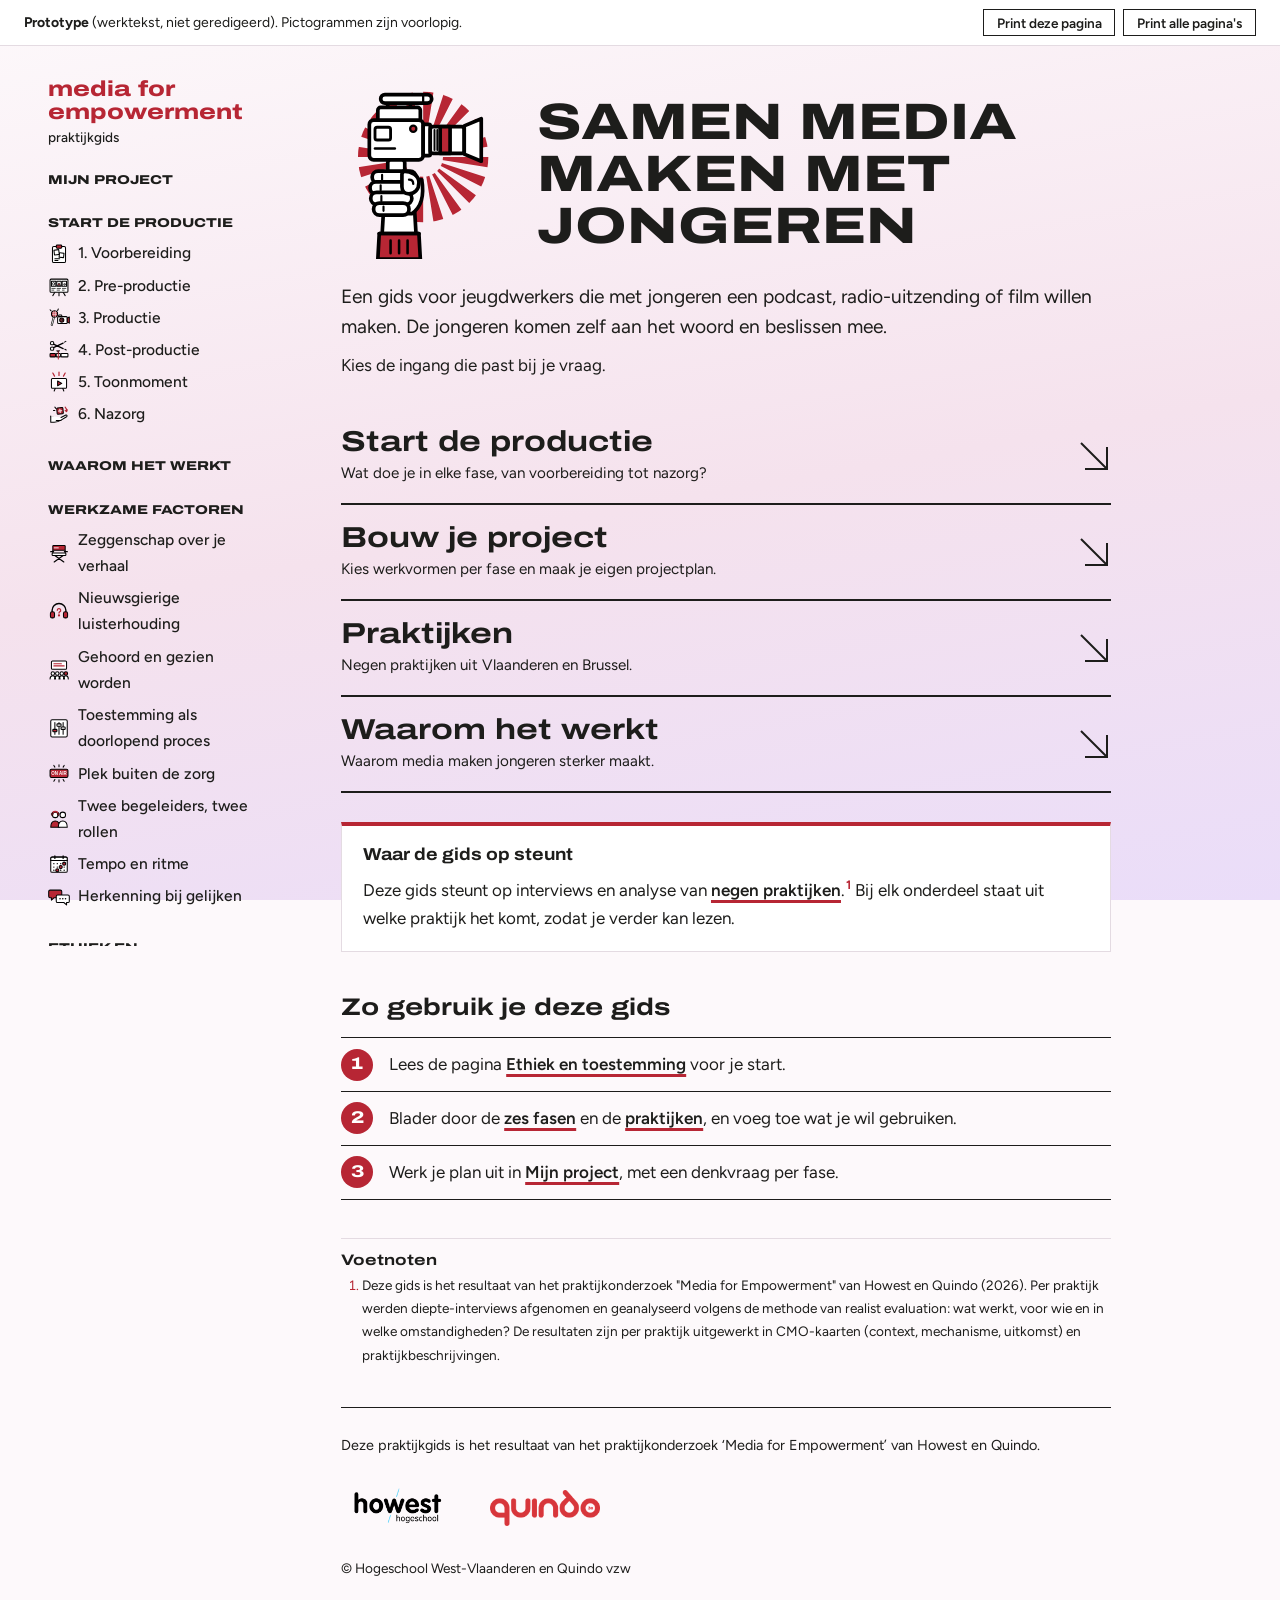
==== commit c6f4b91e: "Add files via upload" ====
--- a/index.html
+++ b/index.html
@@ -55,15 +55,20 @@
   <p>Kies de ingang die past bij je vraag.</p>
   <div class="entries">
     <a href="#/fasen"><b>Start de productie</b><span>Wat doe je in elke fase, van voorbereiding tot nazorg?</span></a>
+    <a href="#/project"><b>Bouw je project</b><span>Kies werkvormen per fase en maak je eigen projectplan.</span></a>
     <a href="#/praktijken"><b>Praktijken</b><span>Negen praktijken uit Vlaanderen en Brussel.</span></a>
     <a href="#/theorie"><b>Waarom het werkt</b><span>Waarom media maken jongeren sterker maakt.</span></a>
-    <a href="#/project"><b>Bouw je project</b><span>Kies werkvormen per fase en maak je eigen projectplan.</span></a>
   </div>
   <div class="callout">
     <h3>Waar de gids op steunt</h3>
     <p>Deze gids steunt op interviews en analyse van <a href="#/praktijken">negen praktijken</a>.<sup class="fn" data-ref="methode"></sup> Bij elk onderdeel staat uit welke praktijk het komt, zodat je verder kan lezen.</p>
   </div>
-  <p>Toestemming en ethiek komen op elke pagina terug. Lees ook de pagina <a href="#/ethiek">Ethiek en toestemming</a> voor je start.</p>
+  <h2>Zo gebruik je deze gids</h2>
+  <ol class="levels">
+    <li>Lees de pagina <a href="#/ethiek">Ethiek en toestemming</a> voor je start.</li>
+    <li>Blader door de <a href="#/fasen">zes fasen</a> en de <a href="#/praktijken">praktijken</a>, en voeg toe wat je wil gebruiken.</li>
+    <li>Werk je plan uit in <a href="#/project">Mijn project</a>, met een denkvraag per fase.</li>
+  </ol>
 </article>
 
 <!-- ===================== FASEN (landing) ===================== -->
@@ -945,20 +950,27 @@
 <article data-page="theorie" data-title="Waarom media maken?" hidden>
   <span class="kind">Waarom het werkt</span>
   <h1>Waarom media maken?</h1>
-  <p class="lead">Sociale inclusie gaat over toegang tot zorg en diensten. Het gaat ook over gehoord en gezien worden: erkend worden als iemand die iets te zeggen heeft en ertoe doet. Samen media maken geeft jongeren de kans om daarin te groeien.<sup class="fn" data-ref="quindo-fiche"></sup></p>
+  <p class="lead">Media maken kan versterkend werken. Het positioneert de maker als iemand die iets te vertellen heeft en die ertoe doet.</p>
+  <p>Sociale inclusie gaat over toegang tot zorg en diensten, maar ook over gehoord en gezien worden: erkend worden als iemand die iets te zeggen heeft. Samen media maken geeft jongeren de kans om daarin te groeien.<sup class="fn" data-ref="quindo-fiche"></sup></p>
+  <p>Dit onderzoek wil ontrafelen welke mechanismen daarvoor zorgen (in deze gids heten ze <a href="#/waarom">werkzame factoren</a>), en hoe je mediaproductie kan inzetten als een volwaardige sociale interventie.</p>
 
   <h2>Gehoord en gezien worden</h2>
   <p>De socioloog Niklas Luhmann beschrijft de samenleving als een netwerk van communicatie. Volgens Schirmer en Michailakis, die zijn werk toepassen op sociaal werk, hoor je erbij wanneer anderen jouw communicatie opnemen en er iets mee doen.<sup class="fn" data-ref="schirmer2015"></sup><sup class="fn" data-ref="luhmann1995"></sup> Een vraag die de les verandert, een klacht die een procedure bijstuurt, een persoonlijk verhaal dat het publieke gesprek kleurt.<sup class="fn" data-ref="claerhout-prov"></sup></p>
   <p>Jongeren in de jeugdhulp worden vaak beschreven door anderen: in verslagen, dossiers en overleg. Dat is nodig om goede zorg te bieden.<sup class="fn" data-ref="hall2006"></sup> Mediaproductie voegt daar iets aan toe: jongeren vertellen zelf, aan een publiek dat kijkt en luistert.</p>
+  <p class="voor-jou"><strong>Voor jou als begeleider:</strong> zorg dat wat jongeren maken een publiek bereikt, en dat er iets mee gebeurt. Meer: <a href="#/waarom/toonmoment">Gehoord en gezien worden</a></p>
 
   <h2 id="s-stem">Erkende stemmen</h2>
-  <p>Mediasocioloog Nick Couldry omschrijft stem als de mogelijkheid om je verhaal te vertellen in je eigen woorden, en daarin erkend te worden.<sup class="fn" data-ref="couldry2010"></sup> Daarvoor zijn twee dingen nodig. De boodschap heeft een vorm die anderen herkennen (een podcast, een documentaire, een radioshow). En de jongere is herkenbaar als maker van die boodschap.<sup class="fn" data-ref="claerhout-prov"></sup></p>
-
-  <h2>Rol als maker</h2>
-  <p>Wie interviewt, presenteert, monteert of een programma maakt, neemt een herkenbare publieke rol op. Anderen spreken je dan aan als interviewer of regisseur.<sup class="fn" data-ref="luhmann1995"></sup> In de praktijken zie je dat jongeren die rol overnemen: "ja, ik ben de regisseur".</p>
+  <p>Mediasocioloog Nick Couldry omschrijft stem als de mogelijkheid om je verhaal te vertellen in je eigen woorden, en daarin erkend te worden.<sup class="fn" data-ref="couldry2010"></sup> In dit onderzoek vertalen we dat naar twee voorwaarden. De boodschap heeft een vorm die anderen herkennen (een podcast, een documentaire, een radioshow). En de jongere is herkenbaar als maker van die boodschap.<sup class="fn" data-ref="claerhout-prov"></sup></p>
+  <p class="voor-jou"><strong>Voor jou als begeleider:</strong> laat jongeren beslissen hoe hun verhaal klinkt en eruitziet, en vermeld hen als makers als ze dat willen. Meer: <a href="#/waarom/zeggenschap">Zeggenschap over je verhaal</a></p>
+
+  <h2 id="s-rol">Van cliënt naar maker</h2>
+  <p>In de hulpverlening is een jongere vaak cliënt: iemand over wie gesproken en beslist wordt. Wie interviewt, presenteert, monteert of een programma maakt, neemt een andere, herkenbare rol op. Anderen spreken je dan aan als interviewer, verteller of regisseur.<sup class="fn" data-ref="luhmann1995"></sup> In Ik Ben Hier Ook antwoordde een jongere op de vraag wie de regisseur was: "ja, ik ben de regisseur".</p>
+  <p>Die rolverandering is belangrijk. Wie telkens als maker aangesproken wordt, door begeleiders, door het publiek en door zichzelf, kan anders naar zichzelf gaan kijken: van iemand met een verhaal naar iemand met een bijdrage. Dat beschrijven de werkzame factoren als een veranderd zelfbeeld.<sup class="fn" data-ref="m4emp-mechanismen"></sup></p>
+  <p class="voor-jou"><strong>Voor jou als begeleider:</strong> spreek jongeren aan in hun rol, en zorg dat anderen dat ook doen. Een plek buiten de zorg en een aparte begeleider voor de zorgvragen helpen daarbij. Meer: <a href="#/waarom/derde-plek">Plek buiten de zorg</a>, <a href="#/waarom/duo">Twee begeleiders, twee rollen</a></p>
 
   <h2>Co-creatie</h2>
   <p>Katerina Cizek en William Uricchio omschrijven co-creatieve media als media die groeien uit een proces met mensen en gemeenschappen, in plaats van over hen gemaakt te worden.<sup class="fn" data-ref="cizek2022"></sup> In deze gids betekent dat: jongeren beslissen mee over inhoud, vorm en toon.</p>
+  <p class="voor-jou"><strong>Voor jou als begeleider:</strong> spreek bij de start af waarover jongeren beslissen, en hoe. Meer: <a href="#/ethiek/rechten">Drie rechten voor elke jongere</a></p>
 
   <h2>Mediaproductiemethodiek</h2>
   <p>De gids bouwt verder op de methodiek "Mediaproductie als tool voor empowerment" van Quindo en Howest.<sup class="fn" data-ref="quindo-fiche"></sup><sup class="fn" data-ref="claerhout2018"></sup> Die rust op vier pijlers:</p>
@@ -969,10 +981,12 @@
     <li><strong>Publicatie.</strong> Zichtbaarheid en het bereiken van een publiek: gehoord en gezien worden.</li>
   </ol>
   <p>De houding van de begeleider vatten we samen als CASE: cliëntgericht, authentiek, sterktegericht en gericht op empowerment.</p>
+  <p class="voor-jou"><strong>Voor jou als begeleider:</strong> gebruik de vier pijlers als toets. Zit elk ervan in je plan? Meer: <a href="#/project">Bouw je project</a></p>
 
   <h2>Verhalen en narratieven</h2>
   <p><a href="https://www.canovlaanderen.be/life-story-work/" target="_blank" rel="noopener">Life Story Work</a>, een methode uit de jeugdhulp, maakt een onderscheid tussen een narratief (de betekenis die iemand aan zijn leven geeft) en een verhaal (dat gericht is op een luisteraar).<sup class="fn" data-ref="soyez2023"></sup><sup class="fn" data-ref="riessman2005"></sup> Een buitenstaander die luistert en getuigt (een "outsider witness") speelt daarin een belangrijke rol. Collectieve narratieve praktijk gaat een stap verder: persoonlijke ervaringen worden samengebracht, zodat een groep ontdekt wat ze deelt.<sup class="fn" data-ref="denborough2008"></sup></p>
   <p>Verder lezen: <a href="https://www.canovlaanderen.be/life-story-work/" target="_blank" rel="noopener">Life Story Work bij CANO Vlaanderen</a> en <a href="https://dulwichcentre.com.au/collective-narrative-practice/" target="_blank" rel="noopener">collectieve narratieve praktijk bij het Dulwich Centre</a> (Engelstalig).</p>
+  <p class="voor-jou"><strong>Voor jou als begeleider:</strong> luister om te begrijpen, niet om te analyseren, en laat jongeren ontdekken wat ze met anderen delen. Meer: <a href="#/waarom/luisteren">Nieuwsgierige luisterhouding</a>, <a href="#/waarom/herkenning">Herkenning bij gelijken</a></p>
 
   <h2>Waarom het werkt</h2>
   <p>Uit de analyse van de negen praktijken komen acht werkzame factoren naar voren. Elke factor kwam in minstens twee praktijken terug.<sup class="fn" data-ref="m4emp-mechanismen"></sup><sup class="fn" data-ref="pawson1997"></sup> Een werkzame factor is iets wat je als begeleider aanreikt, samen met wat dat bij jongeren in gang zet. Of het werkt, hangt af van de context. Je vindt ze allemaal op <a href="#/waarom">Acht werkzame factoren</a>.</p>
@@ -1115,26 +1129,26 @@
   <h2>Wat het oplevert</h2>
   <p>Jongeren houden zeggenschap over tijd. Het product kan later opnieuw betekenis krijgen, of net teruggetrokken worden. Het vertrouwen tussen jongere en organisatie blijft lang bestaan.</p>
   <h2>Werkvormen</h2>
-  <p>Een toestemmingsformulier blijft belangrijk. Vertrek daarbij van de jongere, en zet er duidelijk in hoe, waar en wanneer hij zijn toestemming kan aanpassen of intrekken. Daarnaast kwam toestemming in de praktijken terug op verschillende momenten, telkens in een andere vorm.</p>
+  <p>Een toestemmingsformulier blijft belangrijk. Vertrek daarbij van de jongere, en zet er duidelijk in hoe, waar en wanneer hij zijn toestemming kan aanpassen of intrekken. Een <a href="#/ethiek/formulier">voorbeeldartikel</a> vind je op de pagina Ethiek en toestemming. Daarnaast kwam toestemming in de praktijken terug op verschillende momenten, telkens in een andere vorm.</p>
   <h3 class="moment">Voor de opname</h3>
-  <section class="wv"><h3>Duidelijke afspraken voor elk interview</h3><p>Zeg voor elk interview: alles mag eruit als je wil, je mag ons onderbreken, en je hoeft niet te antwoorden. Jongeren kunnen tijdens de opname ook al zeggen wat er niet in mag.</p><div class="grond"><span>Uit: <a href="#/praktijk/18-en-dan">18 en dan?</a></span> <span>Fase: <a href="#/fase-2">Pre-productie</a></span><span>Meer: <a href="#/ethiek/rechten">Drie rechten voor elke jongere</a></span></div></section>
-  <section class="wv"><h3>Geen micro, geen beeld</h3><p>Wie een microfoon wil, krijgt er een. Wie geen micro draagt, wordt niet gefilmd. Zo kiest elke jongere vanaf de eerste dag of hij in beeld komt.</p><div class="grond"><span>Uit: <a href="#/praktijk/rupture">Rupture</a></span> <span>Fase: <a href="#/fase-3">Productie</a></span></div></section>
-  <section class="wv"><h3>Praten over publiceren</h3><p>Plan vaste momenten om te bespreken wat publicatie betekent: wie het kan zien, hoe lang het online staat, wat de gevolgen kunnen zijn.</p><div class="grond"><span>Uit: <a href="#/praktijk/hacktisch">#HACKtisch</a></span> <span>Fase: <a href="#/fase-2">Pre-productie</a></span></div></section>
+  <section class="wv" data-wv="fase-2/voorgesprek-met-een-duidelijke-afspraak"><h3>Duidelijke afspraken voor elk interview</h3><p>Zeg voor elk interview: alles mag eruit als je wil, je mag ons onderbreken, en je hoeft niet te antwoorden. Jongeren kunnen tijdens de opname ook al zeggen wat er niet in mag.</p><div class="grond"><span>Uit: <a href="#/praktijk/18-en-dan">18 en dan?</a></span> <span>Fase: <a href="#/fase-2">Pre-productie</a></span><span>Meer: <a href="#/ethiek/rechten">Drie rechten voor elke jongere</a></span></div></section>
+  <section class="wv" data-wv="toestemming/geen-micro-geen-beeld" data-fase="fase-3"><h3>Geen micro, geen beeld</h3><p>Wie een microfoon wil, krijgt er een. Wie geen micro draagt, wordt niet gefilmd. Zo kiest elke jongere vanaf de eerste dag of hij in beeld komt.</p><div class="grond"><span>Uit: <a href="#/praktijk/rupture">Rupture</a></span> <span>Fase: <a href="#/fase-3">Productie</a></span></div></section>
+  <section class="wv" data-wv="fase-2/praten-over-publiceren"><h3>Praten over publiceren</h3><p>Plan vaste momenten om te bespreken wat publicatie betekent: wie het kan zien, hoe lang het online staat, wat de gevolgen kunnen zijn.</p><div class="grond"><span>Uit: <a href="#/praktijk/hacktisch">#HACKtisch</a></span> <span>Fase: <a href="#/fase-2">Pre-productie</a></span></div></section>
   <h3 class="moment">Tijdens het maken</h3>
-  <section class="wv"><h3>Toestemming in het uitschrijven</h3><p>Bij het één-op-één uitschrijven van het verhaal komt telkens de vraag terug: wat mag publiek, en waar ligt jouw grens?</p><div class="grond"><span>Uit: <a href="#/praktijk/hacktisch">#HACKtisch</a></span> <span>Fase: <a href="#/fase-3">Productie</a></span></div></section>
-  <section class="wv"><h3>Zichtbaarheid per moment kiezen</h3><p>Camera aan of uit, micro open of dicht, eigen naam of schuilnaam. De jongere beslist, telkens opnieuw.</p><div class="grond"><span>Uit: <a href="#/praktijk/radio-binnenstad">Radio Binnenstad</a></span> <span>Fase: <a href="#/fase-3">Productie</a></span></div></section>
-  <section class="wv"><h3>Stopsignaal</h3><p>Spreek vooraf een teken af om de opname te stoppen. Benoem de opnameruimte als een veilige plek.</p><div class="grond"><span>Uit: <a href="#/praktijk/radio-binnenstad">Radio Binnenstad</a>, <a href="#/praktijk/18-en-dan">18 en dan?</a></span> <span>Fase: <a href="#/fase-3">Productie</a></span><span>Meer: <a href="#/ethiek/rechten">Drie rechten voor elke jongere</a></span></div></section>
+  <section class="wv" data-wv="toestemming/toestemming-in-het-uitschrijven" data-fase="fase-3"><h3>Toestemming in het uitschrijven</h3><p>Bij het één-op-één uitschrijven van het verhaal komt telkens de vraag terug: wat mag publiek, en waar ligt jouw grens?</p><div class="grond"><span>Uit: <a href="#/praktijk/hacktisch">#HACKtisch</a></span> <span>Fase: <a href="#/fase-3">Productie</a></span></div></section>
+  <section class="wv" data-wv="fase-3/zelf-kiezen-wat-zichtbaar-is"><h3>Zichtbaarheid per moment kiezen</h3><p>Camera aan of uit, micro open of dicht, eigen naam of schuilnaam. De jongere beslist, telkens opnieuw.</p><div class="grond"><span>Uit: <a href="#/praktijk/radio-binnenstad">Radio Binnenstad</a></span> <span>Fase: <a href="#/fase-3">Productie</a></span></div></section>
+  <section class="wv" data-wv="toestemming/stopsignaal" data-fase="fase-3"><h3>Stopsignaal</h3><p>Spreek vooraf een teken af om de opname te stoppen. Benoem de opnameruimte als een veilige plek.</p><div class="grond"><span>Uit: <a href="#/praktijk/radio-binnenstad">Radio Binnenstad</a>, <a href="#/praktijk/18-en-dan">18 en dan?</a></span> <span>Fase: <a href="#/fase-3">Productie</a></span><span>Meer: <a href="#/ethiek/rechten">Drie rechten voor elke jongere</a></span></div></section>
   <h3 class="moment">In de montage</h3>
-  <section class="wv"><h3>Eigen versie met één vraag</h3><p>Stuur elke jongere het eigen, ingekorte interview met de vraag: wat mag er zeker niet in?</p><div class="grond"><span>Uit: <a href="#/praktijk/18-en-dan">18 en dan?</a></span> <span>Fase: <a href="#/fase-4">Post-productie</a></span><span>Meer: <a href="#/ethiek/rechten">Drie rechten voor elke jongere</a></span></div></section>
-  <section class="wv"><h3>Testvisie met beslissingsrecht</h3><p>Een tussenvertoning voor de montage definitief is. Jongeren zien zichzelf en kunnen beelden laten vervangen.</p><div class="grond"><span>Uit: <a href="#/praktijk/rupture">Rupture</a></span> <span>Fase: <a href="#/fase-4">Post-productie</a></span></div></section>
-  <section class="wv"><h3>Ruwe montage met twee vragen</h3><p>"Begrijpen we jou goed?" en "Wat moet eruit, of erin?"</p><div class="grond"><span>Uit: <a href="#/praktijk/chelseas-blues">Chelsea's Blues</a></span> <span>Fase: <a href="#/fase-4">Post-productie</a></span></div></section>
-  <section class="wv"><h3>Laatste check</h3><p>Samen het eindresultaat beluisteren of bekijken, erover praten en het formeel vrijgeven.</p><div class="grond"><span>Uit: <a href="#/praktijk/hacktisch">#HACKtisch</a></span> <span>Fase: <a href="#/fase-4">Post-productie</a></span></div></section>
+  <section class="wv" data-wv="fase-4/eigen-versie-terugsturen"><h3>Eigen versie met één vraag</h3><p>Stuur elke jongere het eigen, ingekorte interview met de vraag: wat mag er zeker niet in?</p><div class="grond"><span>Uit: <a href="#/praktijk/18-en-dan">18 en dan?</a></span> <span>Fase: <a href="#/fase-4">Post-productie</a></span><span>Meer: <a href="#/ethiek/rechten">Drie rechten voor elke jongere</a></span></div></section>
+  <section class="wv" data-wv="fase-4/testvisie-met-beslissingsrecht"><h3>Testvisie met beslissingsrecht</h3><p>Een tussenvertoning voor de montage definitief is. Jongeren zien zichzelf en kunnen beelden laten vervangen.</p><div class="grond"><span>Uit: <a href="#/praktijk/rupture">Rupture</a></span> <span>Fase: <a href="#/fase-4">Post-productie</a></span></div></section>
+  <section class="wv" data-wv="fase-4/ruwe-montage-tonen-met-twee-vragen"><h3>Ruwe montage met twee vragen</h3><p>"Begrijpen we jou goed?" en "Wat moet eruit, of erin?"</p><div class="grond"><span>Uit: <a href="#/praktijk/chelseas-blues">Chelsea's Blues</a></span> <span>Fase: <a href="#/fase-4">Post-productie</a></span></div></section>
+  <section class="wv" data-wv="fase-4/laatste-check-met-hernieuwde-toestemming"><h3>Laatste check</h3><p>Samen het eindresultaat beluisteren of bekijken, erover praten en het formeel vrijgeven.</p><div class="grond"><span>Uit: <a href="#/praktijk/hacktisch">#HACKtisch</a></span> <span>Fase: <a href="#/fase-4">Post-productie</a></span></div></section>
   <h3 class="moment">Bij publicatie en daarna</h3>
-  <section class="wv"><h3>Stap voor stap opschalen</h3><p>Van zaal naar televisie naar festival: bij elk nieuw kanaal vraag je opnieuw toestemming, en de maker kan zich terugtrekken.</p><div class="grond"><span>Uit: <a href="#/praktijk/chelseas-blues">Chelsea's Blues</a></span> <span>Fase: <a href="#/fase-5">Toonmoment</a></span></div></section>
-  <section class="wv"><h3>De maker deelt zelf</h3><p>De opname blijft beschikbaar, en de jongere kiest naar wie en wanneer de link gaat.</p><div class="grond"><span>Uit: <a href="#/praktijk/radio-binnenstad">Radio Binnenstad</a></span> <span>Fase: <a href="#/fase-5">Toonmoment</a></span></div></section>
-  <section class="wv"><h3>Online volgens afspraak, of tonen op vraag</h3><p>Spreek een duidelijke planning af: wanneer mag het product online, en onder welke voorwaarden? Of kies ervoor het niet vrij online te zetten: wie het wil tonen, vraagt het dan aan de makers, ook voor interne vertoningen.</p><div class="grond"><span>Uit: <a href="#/praktijk/ik-ben-hier-ook">Ik Ben Hier Ook</a></span> <span>Fase: <a href="#/fase-6">Nazorg</a></span></div></section>
-  <section class="wv"><h3>Afspraken per jongere na de evaluatie</h3><p>Na een evaluatie in groep maak je met elke jongere apart afspraken: waar, hoe, met welke uitleg en onder welke voorwaarden.</p><div class="grond"><span>Uit: <a href="#/praktijk/ik-ben-hier-ook">Ik Ben Hier Ook</a></span> <span>Fase: <a href="#/fase-6">Nazorg</a></span></div></section>
-  <section class="wv"><h3>Het ruwe materiaal is opvraagbaar</h3><p>Jongeren kunnen hun eigen, ongemonteerde materiaal krijgen, om het zelf te bewaren of terug te bekijken.</p><div class="grond"><span>Uit: <a href="#/praktijk/ik-ben-hier-ook">Ik Ben Hier Ook</a></span> <span>Fase: <a href="#/fase-6">Nazorg</a></span></div></section>
+  <section class="wv" data-wv="fase-5/stap-voor-stap-opschalen-met-toestemming-per-sta"><h3>Stap voor stap opschalen</h3><p>Van zaal naar televisie naar festival: bij elk nieuw kanaal vraag je opnieuw toestemming, en de maker kan zich terugtrekken.</p><div class="grond"><span>Uit: <a href="#/praktijk/chelseas-blues">Chelsea's Blues</a></span> <span>Fase: <a href="#/fase-5">Toonmoment</a></span></div></section>
+  <section class="wv" data-wv="fase-5/jongeren-delen-zelf"><h3>De maker deelt zelf</h3><p>De opname blijft beschikbaar, en de jongere kiest naar wie en wanneer de link gaat.</p><div class="grond"><span>Uit: <a href="#/praktijk/radio-binnenstad">Radio Binnenstad</a></span> <span>Fase: <a href="#/fase-5">Toonmoment</a></span></div></section>
+  <section class="wv" data-wv="toestemming/online-volgens-afspraak-of-tonen-op-vraag" data-fase="fase-6"><h3>Online volgens afspraak, of tonen op vraag</h3><p>Spreek een duidelijke planning af: wanneer mag het product online, en onder welke voorwaarden? Of kies ervoor het niet vrij online te zetten: wie het wil tonen, vraagt het dan aan de makers, ook voor interne vertoningen.</p><div class="grond"><span>Uit: <a href="#/praktijk/ik-ben-hier-ook">Ik Ben Hier Ook</a></span> <span>Fase: <a href="#/fase-6">Nazorg</a></span></div></section>
+  <section class="wv" data-wv="fase-6/samen-evalueren-dan-afspraken-per-jongere"><h3>Afspraken per jongere na de evaluatie</h3><p>Na een evaluatie in groep maak je met elke jongere apart afspraken: waar, hoe, met welke uitleg en onder welke voorwaarden.</p><div class="grond"><span>Uit: <a href="#/praktijk/ik-ben-hier-ook">Ik Ben Hier Ook</a></span> <span>Fase: <a href="#/fase-6">Nazorg</a></span></div></section>
+  <section class="wv" data-wv="fase-6/het-ruwe-materiaal-is-van-de-maker"><h3>Het ruwe materiaal is opvraagbaar</h3><p>Jongeren kunnen hun eigen, ongemonteerde materiaal krijgen, om het zelf te bewaren of terug te bekijken.</p><div class="grond"><span>Uit: <a href="#/praktijk/ik-ben-hier-ook">Ik Ben Hier Ook</a></span> <span>Fase: <a href="#/fase-6">Nazorg</a></span></div></section>
   <div class="callout"><h3>Deel jouw werkvorm</h3><p>Werk jij met een andere vorm van doorlopende toestemming? Die vullen we graag aan op deze pagina.</p></div>
 
   <h2>Voor wie het extra sterk werkt</h2>
@@ -1237,7 +1251,7 @@
 </article>
 <!-- ===================== ETHIEK ===================== -->
 <article data-page="ethiek" data-title="Ethiek en toestemming" hidden>
-  <span class="kind">Altijd</span>
+  <span class="kind">Voor je start</span>
   <h1>Ethiek en toestemming</h1>
   <p class="lead">Media maken met jongeren raakt aan hun privacy en hun toekomst. Deze vragen helpen je om vooraf goede afspraken te maken, met je partners en met de jongeren.<sup class="fn" data-ref="m4emp-ethiek"></sup></p>
   <p>Op veel vragen is er geen vast antwoord. Het gesprek erover is al een belangrijke stap. Voer het bij de start, en opnieuw wanneer er iets verandert.</p>
@@ -1247,40 +1261,101 @@
   <section class="wv" data-wv="recht/start-en-stoprecht"><h3>Start- en stoprecht</h3><p>De jongere kiest zelf om in te stappen, en kan tijdens de productie op elk moment aangeven dat hij wil stoppen.</p><div class="grond"><span>In de praktijk: vrij instappen via een proevertje (<a href="#/praktijk/ik-ben-hier-ook">Ik Ben Hier Ook</a>), een afgesproken stopsignaal (<a href="#/praktijk/radio-binnenstad">Radio Binnenstad</a>), "je mag ons onderbreken" (<a href="#/praktijk/18-en-dan">18 en dan?</a>), geen micro betekent niet filmen (<a href="#/praktijk/rupture">Rupture</a>)</span></div></section>
   <section class="wv" data-wv="recht/praat-en-zwijgrecht"><h3>Praat- en zwijgrecht</h3><p>De jongere kiest zelf wat hij vertelt en hoe. Hij hoeft niet te antwoorden op een vraag, en hoeft zijn verhaal niet te vertellen om mee te doen.</p><div class="grond"><span>In de praktijk: "je hoeft niet te antwoorden" (<a href="#/praktijk/18-en-dan">18 en dan?</a>), meedoen zonder je verhaal te vertellen (<a href="#/praktijk/ik-ben-hier-ook">Ik Ben Hier Ook</a>)</span></div></section>
   <section class="wv" data-wv="recht/knip-en-plakrecht"><h3>Knip- en plakrecht</h3><p>De jongere beslist mee wat in het eindproduct komt en hoe het wordt samengesteld. Hij kan achteraf aangeven dat een fragment er niet in mag. Bespreek hoe je dat doet: samen de montage bekijken, of een eigen versie per jongere.</p><div class="grond"><span>In de praktijk: een eigen versie met de vraag wat er zeker niet in mag (<a href="#/praktijk/18-en-dan">18 en dan?</a>), een testvisie (<a href="#/praktijk/rupture">Rupture</a>), de ruwe montage met twee vragen (<a href="#/praktijk/chelseas-blues">Chelsea's Blues</a>)</span></div></section>
-  <p>Deze rechten werken het best als gesprek, en minder als formulier. Het gaat er vooral om dat jongeren, begeleiders en mediamakers vooraf samen nadenken over wat er met een verhaal kan gebeuren.</p>
-
-  <h2>Afspraken die in de praktijken goed werkten</h2>
-  <ol class="levels">
-    <li><strong>Een afspraak voor elk interview.</strong> Alles mag eruit, je mag onderbreken, je hoeft niet te antwoorden. (<a href="#/praktijk/18-en-dan">18 en dan?</a>)</li>
-    <li><strong>Een stopsignaal.</strong> Een afgesproken teken om de opname te stoppen. (<a href="#/praktijk/radio-binnenstad">Radio Binnenstad</a>)</li>
-    <li><strong>Praten over publiceren.</strong> Wat betekent het dat dit online komt? (<a href="#/praktijk/hacktisch">#HACKtisch</a>)</li>
-    <li><strong>Een laatste check.</strong> Samen het eindresultaat bekijken en formeel vrijgeven. (<a href="#/praktijk/hacktisch">#HACKtisch</a>)</li>
-    <li><strong>Toestemming per vertoning.</strong> Wie het product wil tonen, vraagt het aan de makers. (<a href="#/praktijk/ik-ben-hier-ook">Ik Ben Hier Ook</a>, <a href="#/praktijk/chelseas-blues">Chelsea's Blues</a>)</li>
-    <li><strong>Het ruwe materiaal is opvraagbaar.</strong> De maker kan zijn eigen ongemonteerde materiaal krijgen. (<a href="#/praktijk/ik-ben-hier-ook">Ik Ben Hier Ook</a>)</li>
-  </ol>
+  <p>Het gaat er vooral om dat jongeren, begeleiders en mediamakers vooraf samen nadenken over wat er met een verhaal kan gebeuren. Hoe de praktijken toestemming concreet vormgaven, van een afspraak voor elk interview tot een laatste check, lees je bij <a href="#/waarom/toestemming">Toestemming als doorlopend proces</a>.</p>
+
+  <p class="downloads"><a class="download" href="downloads/drie-rechten-voor-jongeren.pdf" download>Kaart voor jongeren, PDF (104 kB)</a></p>
+
+  <h2 id="s-formulier">Een toestemmingsformulier dat de jongere versterkt</h2>
+  <p>Een toestemmingsformulier blijft belangrijk. Gebruik het als aanknopingspunt voor het gesprek, niet als vervanging ervan: overloop het samen, in woorden die de jongere begrijpt.</p>
+  <p>Denk ook na over wie het formulier dient. Een formulier dat vooral je organisatie indekt, versterkt de jongere niet. Schrijf het vanuit de jongere: wat beslist hij, wat gebeurt er met zijn verhaal, en hoe kan hij van gedachten veranderen. Zet er daarom een artikel in dat duidelijk zegt hoe en waar hij zijn toestemming kan intrekken, ook jaren later.</p>
+  <div class="callout">
+    <h3>Voorbeeldartikel: je toestemming intrekken</h3>
+    <p>Je kan je toestemming op elk moment aanpassen of intrekken, ook als het project al lang voorbij is. Je hoeft niet uit te leggen waarom.</p>
+    <p><strong>Hoe?</strong> Stuur een mail naar [algemeen e-mailadres van de organisatie] of spreek [functie, bijvoorbeeld de coördinator] aan. Je mag dit ook door iemand anders laten vragen. Dit adres blijft geldig, ook als je begeleider niet meer bij ons werkt.</p>
+    <p><strong>Wat doen we dan?</strong> Binnen [termijn] halen we [je fragment of het product] weg van onze eigen kanalen en tonen we het niet meer. We laten je weten wanneer dat gebeurd is.</p>
+    <p><strong>Wat kunnen we niet beloven?</strong> Kopieën die anderen al gemaakt of gedeeld hebben, kunnen we niet altijd terughalen. Partners die het product tonen, vragen we om hetzelfde te doen.</p>
+    <p class="cond"><strong>Hou er rekening mee:</strong> dit is een voorbeeld van het onderzoeksteam, geen juridisch getoetste tekst. Vul de gegevens tussen haken aan en laat je formulier nakijken binnen je organisatie. Wie moet tekenen, lees je bij <a href="#/ethiek/wet">Wat zegt de wet?</a></p>
+  </div>
+  <p>Het volledige sjabloon, met het voorbeeldartikel en ruimte voor handtekeningen:</p>
+  <p class="downloads"><a class="download" href="downloads/sjabloon-toestemmingsformulier.docx" download>Sjabloon, Word (87 kB)</a> <a class="download" href="downloads/sjabloon-toestemmingsformulier.pdf" download>Sjabloon, PDF (137 kB)</a></p>
+
+  <h2 id="s-wet">Wat zegt de wet?</h2>
+  <p>Naast de ethische vragen zijn er wettelijke regels. Hieronder staan de belangrijkste, met links naar Vlaamse en Belgische bronnen. Dit is geen juridisch advies: kijk bij twijfel na met je organisatie.</p>
+
+  <section class="wv">
+    <h3>Toestemming voor het maken en voor elk gebruik</h3>
+    <p>Voor een herkenbaar beeld van iemand heb je toestemming nodig, voor het maken en voor het specifieke gebruik ervan. Toestemming om gefilmd te worden is nog geen toestemming om te publiceren: vraag ze apart, en leg ze liefst schriftelijk vast.<sup class="fn" data-ref="gba-afbeelding"></sup><sup class="fn" data-ref="rechtspositie-beeld"></sup></p>
+    <p>Wil je het product later voor iets anders gebruiken, dan vraag je opnieuw toestemming. Dat sluit aan bij <a href="#/waarom/toestemming">Toestemming als doorlopend proces</a>.</p>
+  </section>
+
+  <section class="wv">
+    <h3>Minderjarigen: ouders en jongere samen</h3>
+    <p>Bij minderjarigen geven de ouders of de voogd toestemming. Heeft de jongere voldoende onderscheidingsvermogen (vaak vanaf 12 à 13 jaar), dan is ook zijn eigen toestemming nodig.<sup class="fn" data-ref="rechtspositie-beeld"></sup><sup class="fn" data-ref="gba-toestemming"></sup></p>
+    <p class="cond"><strong>Hou er rekening mee:</strong> de bronnen verschillen over de oudere jongeren. Volgens De Ambrassade kan een jongere vanaf 14 jaar zelf toestemming geven en is die van de ouders dan niet strikt nodig.<sup class="fn" data-ref="ambrassade-beeld"></sup> Vraag bij twijfel beide.</p>
+  </section>
+
+  <section class="wv">
+    <h3>Intrekken kan, voor de toekomst</h3>
+    <p>Wie toestemming gaf, kan die intrekken. Dat geldt voor het verdere gebruik: wat al gepubliceerd werd, verdwijnt daarmee niet vanzelf.<sup class="fn" data-ref="dijk92-portret"></sup> Leg daarom vooraf uit wat intrekken concreet betekent. Zie het <a href="#/ethiek/formulier">voorbeeldartikel</a>.</p>
+  </section>
+
+  <section class="wv">
+    <h3>Beroepsgeheim in de jeugdhulp</h3>
+    <p>Hulpverleners mogen geen beelden openbaar verspreiden waaruit blijkt dat iemand cliënt of patiënt is, ook niet met toestemming van die persoon. Dat is een schending van het beroepsgeheim (artikel 458 van het Strafwetboek).<sup class="fn" data-ref="rechtspositie-beeld"></sup></p>
+    <p>Maak je een product met jongeren uit de jeugdhulp, bespreek dan vooraf met je organisatie hoe je de makers, de voorziening en de context vermeldt, zonder dat het product toont wie cliënt is.</p>
+  </section>
+
+  <section class="wv">
+    <h3>Jongeren die onder de jeugdrechtbank vallen</h3>
+    <p>Beelden waaruit de identiteit blijkt van een minderjarige die onder de jeugdrechtbank valt, mogen niet verspreid worden (artikel 433bis van het Strafwetboek). Een groepsbeeld waaruit dat niet af te leiden is, vormt volgens dezelfde bron geen probleem.<sup class="fn" data-ref="rechtspositie-beeld"></sup></p>
+  </section>
+
+  <p>Verder lezen: <a href="https://www.rechtspositie.be/themas/privacy" target="_blank" rel="noopener">privacy</a> en <a href="https://www.rechtspositie.be/themas/beroepsgeheim" target="_blank" rel="noopener">beroepsgeheim</a> bij Rechtspositie minderjarige, <a href="https://www.gegevensbeschermingsautoriteit.be/burger/thema-s/recht-op-afbeelding/principes" target="_blank" rel="noopener">recht op afbeelding</a> bij de Gegevensbeschermingsautoriteit.</p>
+
+
+  <h2 id="s-vragen">Vragen per moment</h2>
+  <p>De vetgedrukte vragen zijn kernvragen: stel die zeker. Je vindt ze ook terug als denkvraag in <a href="#/project">Mijn project</a>.</p>
+  <p class="downloads"><a class="download" href="downloads/gesprekskaart-kernvragen.pdf" download>Gesprekskaart, PDF (134 kB)</a></p>
 
   <h2>Voor de start</h2>
-  <section class="wv"><h3>Vrij kiezen om mee te doen</h3><p>Een jongere in begeleiding zegt ja tegen iemand van wie een deel van zijn leven afhangt.</p><ul><li>Kan een jongere nee zeggen tegen het project zonder nee te zeggen tegen de persoon die het vraagt?</li><li>Wat is voor deze groep het verschil tussen aanmoedigen en druk zetten?</li></ul></section>
+  <section class="wv"><h3>Vrij kiezen om mee te doen</h3><p>Een jongere in begeleiding zegt ja tegen iemand van wie een deel van zijn leven afhangt.</p><ul><li class="kernvraag">Kan een jongere nee zeggen tegen het project zonder nee te zeggen tegen de persoon die het vraagt?</li><li>Wat is voor deze groep het verschil tussen aanmoedigen en druk zetten?</li></ul></section>
   <section class="wv"><h3>Wie krijgt de microfoon?</h3><ul><li>Voor wie is dit project bedoeld, en wie zal er in de praktijk op afkomen?</li><li>Welke rol kan iemand opnemen zonder zijn verhaal te vertellen?</li><li>Wat gebeurt er met de bijdrage van wie halverwege stopt?</li></ul></section>
-  <section class="wv"><h3>Wiens doel draagt het project?</h3><ul><li>Wat wil onze organisatie hiermee, en zeggen we dat aan de jongeren in dezelfde woorden als aan de subsidiegever?</li><li>Wie bewaakt dat het doel van de organisatie niet in de interviewvragen sluipt?</li></ul></section>
+  <section class="wv"><h3>Wiens doel draagt het project?</h3><ul><li class="kernvraag">Wat wil onze organisatie hiermee, en zeggen we dat aan de jongeren in dezelfde woorden als aan de subsidiegever?</li><li>Wie bewaakt dat het doel van de organisatie niet in de interviewvragen sluipt?</li></ul></section>
   <section class="wv"><h3>Werk van jongeren erkennen</h3><ul><li>Wie wordt er betaald, en kunnen we dat uitleggen aan de deelnemers?</li><li>Als er later inkomsten komen (vertoningen, verkoop): wie deelt daarin?</li><li>Wie behartigt het belang van de jongere in gesprekken over rechten?</li></ul></section>
 
   <h2>Tijdens het maken</h2>
-  <section class="wv"><h3>Maken en zorgen in dezelfde relatie</h3><ul><li>Wie is op welk moment waarvoor verantwoordelijk, en weten de jongeren dat?</li><li>Waar ligt onze grens om een opname te stoppen?</li></ul><div class="grond"><span>Meer: <a href="#/waarom/duo">Twee begeleiders, twee rollen</a></span></div></section>
+  <section class="wv"><h3>Maken en zorgen in dezelfde relatie</h3><ul><li class="kernvraag">Wie is op welk moment waarvoor verantwoordelijk, en weten de jongeren dat?</li><li>Waar ligt onze grens om een opname te stoppen?</li></ul><div class="grond"><span>Meer: <a href="#/waarom/duo">Twee begeleiders, twee rollen</a></span></div></section>
   <section class="wv"><h3>Wat gezegd wordt maar niet gepubliceerd</h3><ul><li>Wie bewaart wat niet in het product komt, en hoe lang?</li><li>Gaat wat we horen mee in de begeleiding of het dossier? Weet de jongere dat vooraf?</li><li>Kan de jongere zijn eigen materiaal opvragen of laten vernietigen?</li></ul></section>
-  <section class="wv"><h3>Wie monteert?</h3><ul><li>Wat betekent "jij beslist" concreet: over je eigen fragmenten, over de volgorde, over het geheel?</li><li>Hoe merken we dat "het is goed" instemming is, en geen vertrouwen?</li></ul><div class="grond"><span>Meer: <a href="#/fase-4">Post-productie</a></span></div></section>
+  <section class="wv"><h3>Wie monteert?</h3><ul><li class="kernvraag">Wat betekent "jij beslist" concreet: over je eigen fragmenten, over de volgorde, over het geheel?</li><li>Hoe merken we dat "het is goed" instemming is, en geen vertrouwen?</li></ul><div class="grond"><span>Meer: <a href="#/fase-4">Post-productie</a></span></div></section>
   <section class="wv"><h3>Kwaliteit en stem</h3><ul><li>Welke kwaliteitsnorm hanteren we, en hebben we die uitgelegd?</li><li>Krijgt een bijdrage die de norm niet haalt een andere plek?</li></ul></section>
 
   <h2>Rond publicatie</h2>
   <section class="wv"><h3>Toestemming voor later</h3><ul><li>Wat is over vijf jaar nog vindbaar, en wie kan het dan weghalen?</li><li>Weet de jongere wat "publiek" hier concreet betekent: welk publiek, hoe lang?</li><li>Op welke momenten vragen we opnieuw toestemming?</li></ul><div class="grond"><span>Meer: <a href="#/waarom/toestemming">Toestemming als doorlopend proces</a></span></div></section>
   <section class="wv"><h3>Mensen in het verhaal</h3><ul><li>Wie komt in dit verhaal voor zonder er zelf voor gekozen te hebben?</li><li>Op welk moment wegen we hun belangen mee?</li><li>Wie is er niet in beeld en toch geraakt?</li></ul></section>
-  <section class="wv"><h3>Toonmoment</h3><ul><li>Wat gebeurt er de week na het toonmoment, en wie is er dan?</li><li>Wat kunnen genodigden beloven, en kunnen we dat waarmaken?</li></ul><div class="grond"><span>Meer: <a href="#/fase-5">Toonmoment</a></span></div></section>
+  <section class="wv"><h3>Toonmoment</h3><ul><li class="kernvraag">Wat gebeurt er de week na het toonmoment, en wie is er dan?</li><li>Wat kunnen genodigden beloven, en kunnen we dat waarmaken?</li></ul><div class="grond"><span>Meer: <a href="#/fase-5">Toonmoment</a></span></div></section>
 
   <h2>Na publicatie</h2>
-  <section class="wv"><h3>Einde afspreken</h3><ul><li>Wie vraagt de maker om nog eens te komen vertellen, en kan hij tegen die persoon nee zeggen?</li><li>Kunnen we het product ook tonen zonder de makers erbij?</li><li>Wanneer is het traject voor de jongeren klaar?</li></ul><div class="grond"><span>Meer: <a href="#/fase-6">Nazorg</a></span></div></section>
+  <section class="wv"><h3>Einde afspreken</h3><ul><li>Wie vraagt de maker om nog eens te komen vertellen, en kan hij tegen die persoon nee zeggen?</li><li>Kunnen we het product ook tonen zonder de makers erbij?</li><li class="kernvraag">Wanneer is het traject voor de jongeren klaar?</li></ul><div class="grond"><span>Meer: <a href="#/fase-6">Nazorg</a></span></div></section>
 
   <h2>Doorheen alles</h2>
   <p>Vertrekken onze afspraken van wat wij riskant vinden, of van wat de jongere moet weten om zelf te beslissen? En wanneer voeren we dit gesprek opnieuw?</p>
+
+  <h2 id="s-downloads">Hulpmiddelen om te downloaden</h2>
+  <section class="wv">
+    <h3>Sjabloon toestemmingsformulier</h3>
+    <p>Geschreven vanuit de jongere, met aankruisvakjes voor wat er met het verhaal mag gebeuren, de drie rechten en het voorbeeldartikel over intrekken. Pas het aan in Word en laat het nakijken binnen je organisatie.</p>
+    <p class="downloads"><a class="download" href="downloads/sjabloon-toestemmingsformulier.docx" download>Word (87 kB)</a> <a class="download" href="downloads/sjabloon-toestemmingsformulier.pdf" download>PDF (137 kB)</a></p>
+  </section>
+  <section class="wv">
+    <h3>Gesprekskaart: zes kernvragen</h3>
+    <p>De kernvraag per fase, met ruimte voor het antwoord van je team. Om mee te nemen naar het teamoverleg voor je start.</p>
+    <p class="downloads"><a class="download" href="downloads/gesprekskaart-kernvragen.pdf" download>PDF (134 kB)</a></p>
+  </section>
+  <section class="wv">
+    <h3>Jouw drie rechten</h3>
+    <p>De drie rechten in de taal van jongeren, om aan elke deelnemer te geven. Vul in bij wie ze terechtkunnen.</p>
+    <p class="downloads"><a class="download" href="downloads/drie-rechten-voor-jongeren.pdf" download>PDF (104 kB)</a></p>
+  </section>
 </article>
 
 <!-- ===================== OVER HET ONDERZOEK ===================== -->
@@ -1381,6 +1456,15 @@
     <li id="b-soyez2023">Soyez, V. (2023). <em>Draaiboek Life Story Work.</em> Vrije Universiteit Brussel en Oranjehuis.</li>
   </ul>
 
+  <h2>Wetgeving en praktische bronnen</h2>
+  <ul class="refs">
+    <li id="b-ambrassade-beeld">De Ambrassade (z.d.). Foto's en filmpjes in tijden van GDPR. <a href="https://www.ambrassade.be/themas/zakelijk-organisatiebeleid/foto-s-en-filmpjes-in-tijden-van-gdpr" target="_blank" rel="noopener">ambrassade.be</a> (geraadpleegd 28/09/2026).</li>
+    <li id="b-dijk92-portret">Dijk92 (z.d.). Portretrecht. <a href="https://dijk92.be/organiseren/portretrecht" target="_blank" rel="noopener">dijk92.be</a> (geraadpleegd 28/09/2026).</li>
+    <li id="b-gba-afbeelding">Gegevensbeschermingsautoriteit (z.d.). Recht op afbeelding: principes. <a href="https://www.gegevensbeschermingsautoriteit.be/burger/thema-s/recht-op-afbeelding/principes" target="_blank" rel="noopener">gegevensbeschermingsautoriteit.be</a> (geraadpleegd 28/09/2026).</li>
+    <li id="b-gba-toestemming">Gegevensbeschermingsautoriteit (z.d.). Recht op afbeelding: het beginsel van de toestemming. <a href="https://www.gegevensbeschermingsautoriteit.be/burger/thema-s/recht-op-afbeelding/wet-van-30-juli-2018/het-beginsel-van-de-toestemming-" target="_blank" rel="noopener">gegevensbeschermingsautoriteit.be</a> (geraadpleegd 28/09/2026).</li>
+    <li id="b-rechtspositie-beeld">Rechtspositie minderjarige (2026). De identiteit van jongeren die onder de jeugdrechter staan, mag niet bekend gemaakt worden. Wil dit zeggen dat zij niet op een klasfoto mogen staan? <a href="https://www.rechtspositie.be/faq/klasfoto-met-jongere-die-onder-de-jeugdrechtbank-valt" target="_blank" rel="noopener">rechtspositie.be</a> (geraadpleegd 28/09/2026).</li>
+  </ul>
+
   <h2>Methode</h2>
   <ul class="refs">
     <li id="b-dalkin2015">Dalkin, S. M., Greenhalgh, J., Jones, D., Cunningham, B., &amp; Lhussier, M. (2015). What's in a mechanism? Development of a key concept in realist evaluation. <em>Implementation Science, 10</em>, 49.</li>
--- a/css/stijl.css
+++ b/css/stijl.css
@@ -394,6 +394,7 @@
 .pb-lijst{list-style:none;margin:.6rem 0;padding:0}
 .pb-lijst li{display:flex;gap:1rem;justify-content:space-between;align-items:flex-start;padding:.7rem 0 .7rem 1rem;border-left:3px solid var(--rood);margin:.6rem 0}
 .pb-item p{margin:.2rem 0}
+.pb-herkomst{display:block;font-size:.82rem;font-weight:600;color:var(--rood)}
 .pb-weg{flex:none;padding:.2rem .6rem;font:600 .8rem var(--tekst);background:none;border:1px solid var(--inkt);color:var(--inkt);cursor:pointer}
 .pb-weg:hover{border-color:var(--rood);color:var(--rood)}
 .pb-leeg{font-style:italic}
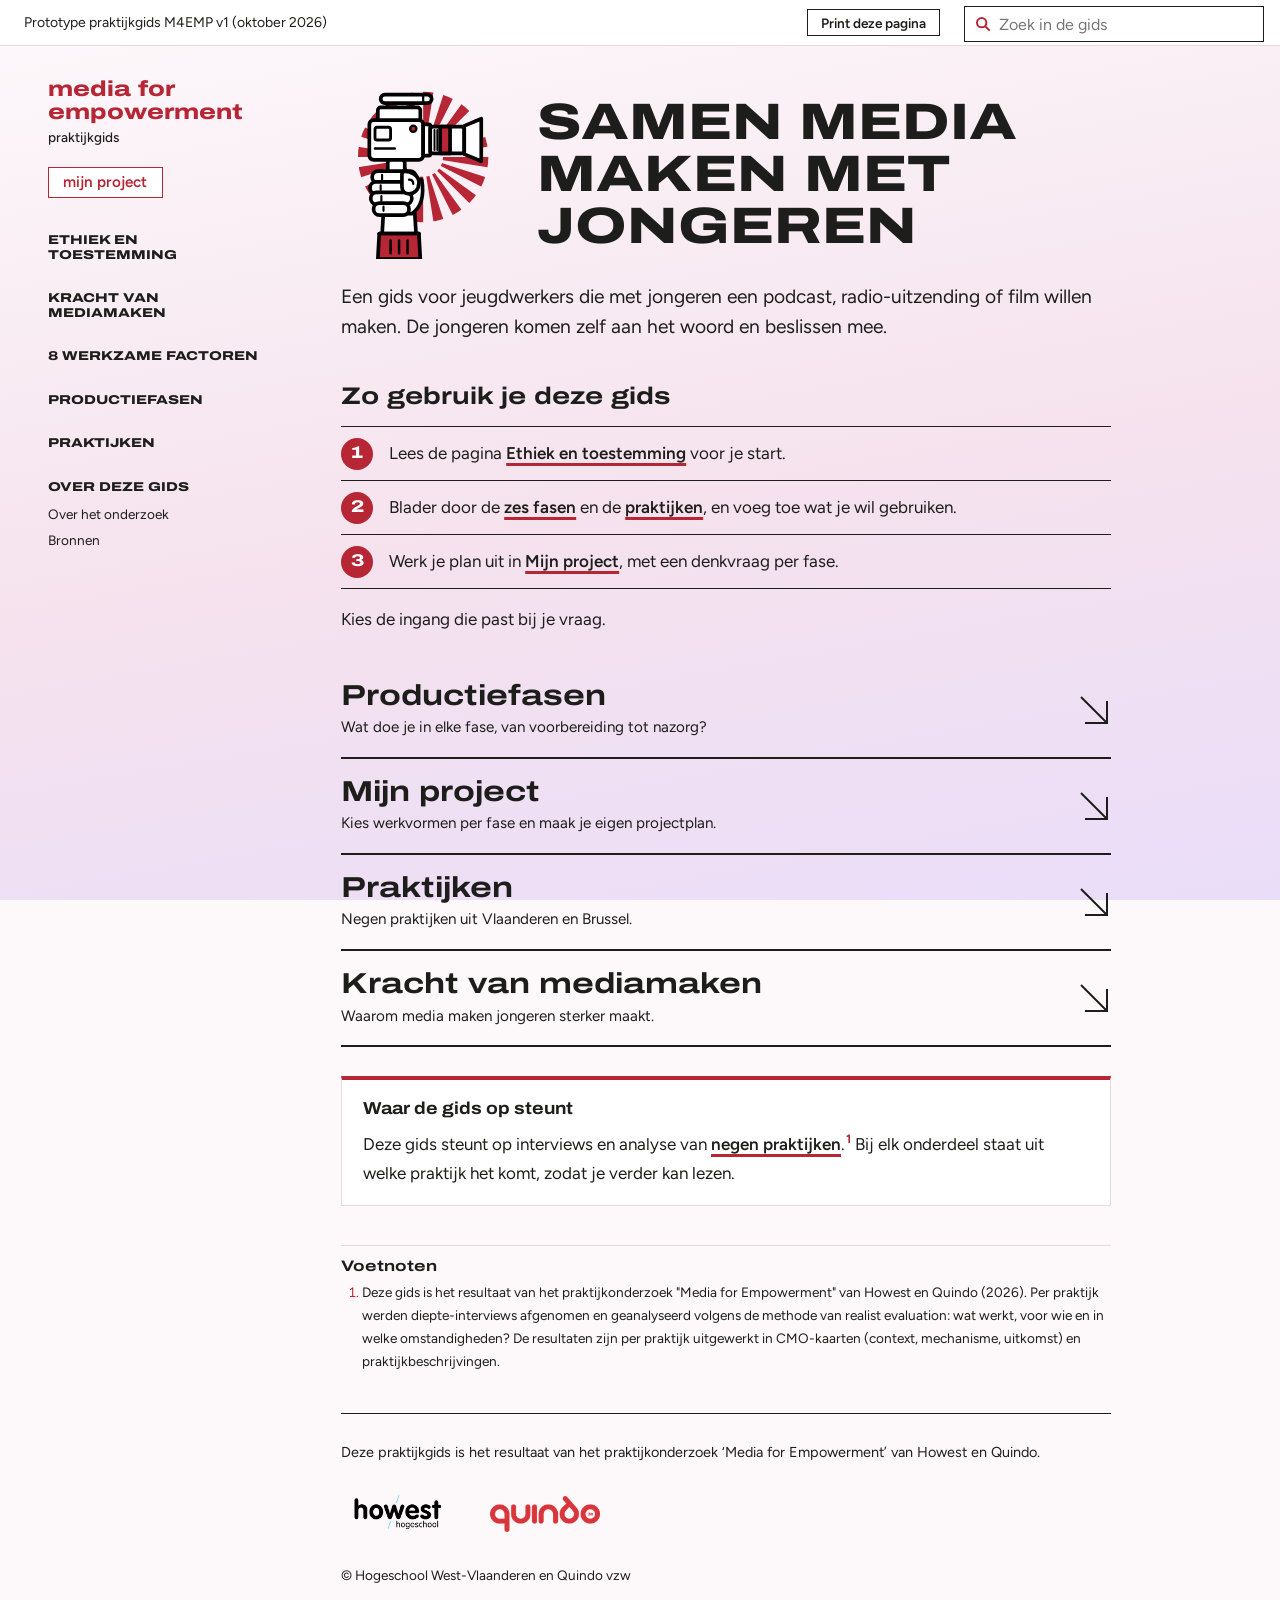
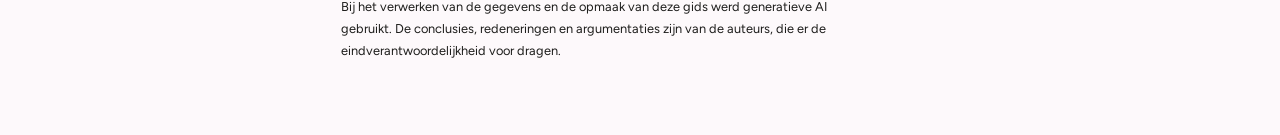
==== commit d1c11360: "Big update 30/09/2026" ====
--- a/index.html
+++ b/index.html
@@ -21,11 +21,17 @@
 <body>
 
 <div class="proto" role="note">
-  <span><strong>Prototype</strong> (werktekst, niet geredigeerd). Pictogrammen zijn voorlopig.</span>
+  <span>Prototype praktijkgids M4EMP v1 (oktober 2026)</span>
   <span class="proto-knoppen">
     <button type="button" id="printPage">Print deze pagina</button>
-    <button type="button" id="printAll">Print alle pagina's</button>
   </span>
+</div>
+
+<!-- Zoekfunctie: vast rechtsboven, werking in js/zoeken.js -->
+<div class="zoek" role="search">
+  <label for="zoekveld" class="verborgen">Zoek in de gids</label>
+  <input id="zoekveld" type="search" placeholder="Zoek in de gids" autocomplete="off" role="combobox" aria-expanded="false" aria-controls="zoekresultaten" aria-autocomplete="list">
+  <div id="zoekresultaten" class="zoek-resultaten" role="listbox" aria-label="Zoekresultaten" hidden></div>
 </div>
 
 <div class="shell">
@@ -33,42 +39,48 @@
   <a class="logo" href="#/start">Media for Empowerment<small>praktijkgids</small></a>
   <button class="navtoggle" type="button" aria-expanded="false" aria-controls="navbody">Menu</button>
   <div class="navbody" id="navbody">
-    <h2><a href="#/project">Mijn project <span class="teller" data-teller hidden></span></a></h2>
-    <h2><a href="#/fasen">Start de productie</a></h2>
-    <ul><li><a href="#/fase-1"><span class="ico ico-sm" data-icon="fase-1"></span>1. Voorbereiding</a></li><li><a href="#/fase-2"><span class="ico ico-sm" data-icon="fase-2"></span>2. Pre-productie</a></li><li><a href="#/fase-3"><span class="ico ico-sm" data-icon="fase-3"></span>3. Productie</a></li><li><a href="#/fase-4"><span class="ico ico-sm" data-icon="fase-4"></span>4. Post-productie</a></li><li><a href="#/fase-5"><span class="ico ico-sm" data-icon="fase-5"></span>5. Toonmoment</a></li><li><a href="#/fase-6"><span class="ico ico-sm" data-icon="fase-6"></span>6. Nazorg</a></li></ul>
-    <h2><a href="#/theorie">Waarom het werkt</a></h2>
-    <h2><a href="#/waarom">Werkzame factoren</a></h2>
-    <ul><li><a href="#/waarom/zeggenschap"><span class="ico ico-sm" data-icon="waarom/zeggenschap"></span>Zeggenschap over je verhaal</a></li><li><a href="#/waarom/luisteren"><span class="ico ico-sm" data-icon="waarom/luisteren"></span>Nieuwsgierige luisterhouding</a></li><li><a href="#/waarom/toonmoment"><span class="ico ico-sm" data-icon="waarom/toonmoment"></span>Gehoord en gezien worden</a></li><li><a href="#/waarom/toestemming"><span class="ico ico-sm" data-icon="waarom/toestemming"></span>Toestemming als doorlopend proces</a></li><li><a href="#/waarom/derde-plek"><span class="ico ico-sm" data-icon="waarom/derde-plek"></span>Plek buiten de zorg</a></li><li><a href="#/waarom/duo"><span class="ico ico-sm" data-icon="waarom/duo"></span>Twee begeleiders, twee rollen</a></li><li><a href="#/waarom/herhaling"><span class="ico ico-sm" data-icon="waarom/herhaling"></span>Tempo en ritme</a></li><li><a href="#/waarom/herkenning"><span class="ico ico-sm" data-icon="waarom/herkenning"></span>Herkenning bij gelijken</a></li></ul>
+    <a class="nav-project" href="#/project">Mijn project <span class="teller" data-teller hidden></span></a>
     <h2><a href="#/ethiek">Ethiek en toestemming</a></h2>
+    <h2><a href="#/theorie">Kracht van mediamaken</a></h2>
+    <h2><a href="#/waarom">8 werkzame factoren</a></h2>
+    <h2><a href="#/fasen">Productiefasen</a></h2>
+    <h2><a href="#/praktijken">Praktijken</a></h2>
     <h2>Over deze gids</h2>
-    <ul><li><a href="#/over">Over het onderzoek</a></li><li><a href="#/bronnen">Bronnen</a></li></ul>
-    <h2><a href="#/praktijken">Praktijken</a></h2>
-    <ul><li><a href="#/praktijk/ik-ben-hier-ook">Ik Ben Hier Ook</a></li><li><a href="#/praktijk/18-en-dan">18 en dan?</a></li><li><a href="#/praktijk/chelseas-blues">Chelsea's Blues</a></li><li><a href="#/praktijk/foscast">FOScast</a></li><li><a href="#/praktijk/radio-vandewalle">Radio Vandewalle</a></li><li><a href="#/praktijk/hacktisch">#HACKtisch</a></li><li><a href="#/praktijk/radio-binnenstad">Radio Binnenstad</a></li><li><a href="#/praktijk/rupture">Rupture</a></li><li><a href="#/praktijk/putain">Putain</a></li></ul>
+    <ul class="nav-klein">
+      <li><a href="#/over">Over het onderzoek</a></li>
+      <li><a href="#/bronnen">Bronnen</a></li>
+    </ul>
   </div>
 </nav>
 
 <main id="main" tabindex="-1">
 <!-- ===================== START ===================== -->
 <article data-page="start" data-title="Start">
-  <div class="hero"><div class="hero-ico"><img src="img/pictogrammen/media-for-empowerment.svg" alt=""></div><h1>Samen media maken met jongeren</h1></div>
+  <div class="hero">
+    <div class="hero-ico"><img src="img/pictogrammen/media-for-empowerment.svg" alt=""></div>
+    <h1>Samen media maken met jongeren</h1>
+  </div>
   <p class="lead">Een gids voor jeugdwerkers die met jongeren een podcast, radio-uitzending of film willen maken. De jongeren komen zelf aan het woord en beslissen mee.</p>
-  <p>Kies de ingang die past bij je vraag.</p>
-  <div class="entries">
-    <a href="#/fasen"><b>Start de productie</b><span>Wat doe je in elke fase, van voorbereiding tot nazorg?</span></a>
-    <a href="#/project"><b>Bouw je project</b><span>Kies werkvormen per fase en maak je eigen projectplan.</span></a>
-    <a href="#/praktijken"><b>Praktijken</b><span>Negen praktijken uit Vlaanderen en Brussel.</span></a>
-    <a href="#/theorie"><b>Waarom het werkt</b><span>Waarom media maken jongeren sterker maakt.</span></a>
-  </div>
-  <div class="callout">
-    <h3>Waar de gids op steunt</h3>
-    <p>Deze gids steunt op interviews en analyse van <a href="#/praktijken">negen praktijken</a>.<sup class="fn" data-ref="methode"></sup> Bij elk onderdeel staat uit welke praktijk het komt, zodat je verder kan lezen.</p>
-  </div>
+
   <h2>Zo gebruik je deze gids</h2>
   <ol class="levels">
     <li>Lees de pagina <a href="#/ethiek">Ethiek en toestemming</a> voor je start.</li>
     <li>Blader door de <a href="#/fasen">zes fasen</a> en de <a href="#/praktijken">praktijken</a>, en voeg toe wat je wil gebruiken.</li>
     <li>Werk je plan uit in <a href="#/project">Mijn project</a>, met een denkvraag per fase.</li>
   </ol>
+
+  <p>Kies de ingang die past bij je vraag.</p>
+  <div class="entries">
+    <a href="#/fasen"><b>Productiefasen</b><span>Wat doe je in elke fase, van voorbereiding tot nazorg?</span></a>
+    <a href="#/project"><b>Mijn project</b><span>Kies werkvormen per fase en maak je eigen projectplan.</span></a>
+    <a href="#/praktijken"><b>Praktijken</b><span>Negen praktijken uit Vlaanderen en Brussel.</span></a>
+    <a href="#/theorie"><b>Kracht van mediamaken</b><span>Waarom media maken jongeren sterker maakt.</span></a>
+  </div>
+
+  <div class="callout">
+    <h3>Waar de gids op steunt</h3>
+    <p>Deze gids steunt op interviews en analyse van <a href="#/praktijken">negen praktijken</a>.<sup class="fn" data-ref="methode"></sup> Bij elk onderdeel staat uit welke praktijk het komt, zodat je verder kan lezen.</p>
+  </div>
 </article>
 
 <!-- ===================== FASEN (landing) ===================== -->
@@ -77,12 +89,12 @@
   <h1>Zes fasen</h1>
   <p class="lead">Een mediaproductie met jongeren volgt een herkenbare structuur. Per fase vind je werkvormen die in de praktijk gebruikt werden, met de context waarin ze het best werken.</p>
   <div class="entries">
-    <a href="#/fase-1"><b><span class="ico ico-md" data-icon="fase-1"></span>1. Voorbereiding</b><span>Partners, plek, tijd en budget. Jongeren maken kennis met het project.</span></a>
-    <a href="#/fase-2"><b><span class="ico ico-md" data-icon="fase-2"></span>2. Pre-productie</b><span>Samen het concept, het format en de afspraken bepalen.</span></a>
-    <a href="#/fase-3"><b><span class="ico ico-md" data-icon="fase-3"></span>3. Productie</b><span>Opnemen, interviewen, filmen. Iedereen heeft een rol.</span></a>
-    <a href="#/fase-4"><b><span class="ico ico-md" data-icon="fase-4"></span>4. Post-productie</b><span>Van opnames naar een product. Jongeren blijven mee aan het stuur.</span></a>
-    <a href="#/fase-5"><b><span class="ico ico-md" data-icon="fase-5"></span>5. Toonmoment</b><span>Het product bereikt een publiek, de makers worden gezien.</span></a>
-    <a href="#/fase-6"><b><span class="ico ico-md" data-icon="fase-6"></span>6. Nazorg</b><span>Afronden, evalueren en afspraken voor later.</span></a>
+    <a href="#/fase-1"><b><span class="ico ico-md" data-icon="fase-1"></span><span class="nr">1</span>Voorbereiding</b><span>Partners, plek, tijd en budget. Jongeren maken kennis met het project.</span></a>
+    <a href="#/fase-2"><b><span class="ico ico-md" data-icon="fase-2"></span><span class="nr">2</span>Pre-productie</b><span>Samen het concept, het format en de afspraken bepalen.</span></a>
+    <a href="#/fase-3"><b><span class="ico ico-md" data-icon="fase-3"></span><span class="nr">3</span>Productie</b><span>Opnemen, interviewen, filmen. Iedereen heeft een rol.</span></a>
+    <a href="#/fase-4"><b><span class="ico ico-md" data-icon="fase-4"></span><span class="nr">4</span>Post-productie</b><span>Van opnames naar een product. Jongeren blijven mee aan het stuur.</span></a>
+    <a href="#/fase-5"><b><span class="ico ico-md" data-icon="fase-5"></span><span class="nr">5</span>Toonmoment</b><span>Het product bereikt een publiek, de makers worden gezien.</span></a>
+    <a href="#/fase-6"><b><span class="ico ico-md" data-icon="fase-6"></span><span class="nr">6</span>Nazorg</b><span>Afronden, evalueren en afspraken voor later.</span></a>
   </div>
   <p>De fasen zijn een houvast. In de praktijk lopen ze in elkaar over, en sommige vragen (zoals toestemming) komen in elke fase terug.<sup class="fn" data-ref="quindo-fiche"></sup></p>
 
@@ -584,22 +596,22 @@
   <div class="tbl"><table>
     <thead><tr><th>Fase</th><th>Wat er gebeurde</th><th>Om mee te nemen</th></tr></thead>
     <tbody>
-      <tr><td><a href="#/fase-1">1. Voorbereiding</a></td><td>Samenwerking met een begeleider uit de jeugdhulp die de jongeren al goed kende en vaak zag. Daarna een vrijblijvend kennismakingsmoment.</td><td>Een begeleider met een bestaande band maakt opvolgen eenvoudig. Jongeren stappen in op eigen keuze.</td></tr>
-      <tr><td><a href="#/fase-2">2. Pre-productie</a></td><td>Elke jongere maakte een tijdlijn en stelde die voor aan de groep. Daarna samen interviewvragen opstellen.</td><td>Uit die voorstelling kwam de zin die de titel van de film werd.</td></tr>
-      <tr><td><a href="#/fase-3">3. Productie</a></td><td>Een dag aan zee waar iedereen een rol kreeg. Interviews, telkens meteen samen teruggekeken. Een bezoek aan een televisiestudio tussendoor.</td><td>Tussentijdse ontmoetingen en activiteiten houden de energie vast.</td></tr>
-      <tr><td><a href="#/fase-4">4. Post-productie</a></td><td>Story building in groep. De mediabegeleider monteerde, en jongeren konden aanschuiven.</td><td>Gevoelige fragmenten werden apart besproken.</td></tr>
-      <tr><td><a href="#/fase-5">5. Toonmoment</a></td><td>Première in de cinema met familie en publiek.</td><td>De aankondiging maakt het verschil tussen vertellen en naar buiten brengen voelbaar.</td></tr>
-      <tr><td><a href="#/fase-6">6. Nazorg</a></td><td>Samen evalueren, dan per jongere afspraken over verdere vertoningen.</td><td>Het eerste halfjaar vroeg elke vertoning toestemming, daarna kwam de film vrij online.</td></tr>
+      <tr><td><a href="#/fase-1"><span class="nr">1</span>Voorbereiding</a></td><td>Samenwerking met een begeleider uit de jeugdhulp die de jongeren al goed kende en vaak zag. Daarna een vrijblijvend kennismakingsmoment.</td><td>Een begeleider met een bestaande band maakt opvolgen eenvoudig. Jongeren stappen in op eigen keuze.</td></tr>
+      <tr><td><a href="#/fase-2"><span class="nr">2</span>Pre-productie</a></td><td>Elke jongere maakte een tijdlijn en stelde die voor aan de groep. Daarna samen interviewvragen opstellen.</td><td>Uit die voorstelling kwam de zin die de titel van de film werd.</td></tr>
+      <tr><td><a href="#/fase-3"><span class="nr">3</span>Productie</a></td><td>Een dag aan zee waar iedereen een rol kreeg. Interviews, telkens meteen samen teruggekeken. Een bezoek aan een televisiestudio tussendoor.</td><td>Tussentijdse ontmoetingen en activiteiten houden de energie vast.</td></tr>
+      <tr><td><a href="#/fase-4"><span class="nr">4</span>Post-productie</a></td><td>Story building in groep. De mediabegeleider monteerde, en jongeren konden aanschuiven.</td><td>Gevoelige fragmenten werden apart besproken.</td></tr>
+      <tr><td><a href="#/fase-5"><span class="nr">5</span>Toonmoment</a></td><td>Première in de cinema met familie en publiek.</td><td>De aankondiging maakt het verschil tussen vertellen en naar buiten brengen voelbaar.</td></tr>
+      <tr><td><a href="#/fase-6"><span class="nr">6</span>Nazorg</a></td><td>Samen evalueren, dan per jongere afspraken over verdere vertoningen.</td><td>Het eerste halfjaar vroeg elke vertoning toestemming, daarna kwam de film vrij online.</td></tr>
     </tbody>
   </table></div>
     <figure class="quote"><blockquote>Ja, ik ben de regisseur.</blockquote><figcaption>Jongere</figcaption></figure>
   <h2>Wat hier werkt</h2>
   <section class="wv"><h3>Vast format, open inhoud</h3><p>De jongere koos zelf waar het verhaal begint, wat erin komt en welke toon het krijgt. Zo wordt het verhaal iets wat je geeft.</p><div class="grond"><span>Meer: <a href="#/waarom/zeggenschap">Zeggenschap over je verhaal</a></span></div></section>
-  <section class="wv"><h3>Twee begeleiders die de tijd verdelen</h3><p>De begeleider uit de jeugdhulp deed het werk voor en tussen de sessies: motiveren, opvolgen, de groep bijeenhouden. Tijdens de sessies nam de mediabegeleider het over.</p><p class="cond"><strong>Werkt het best</strong> wanneer één begeleider de jongeren al vaak ziet, zodat opvolgen vanzelf meeloopt.</p><div class="grond"><span>Meer: <a href="#/waarom/duo">Twee begeleiders, twee rollen</a></span></div></section>
-  <section class="wv"><h3>Meedoen zonder je verhaal te vertellen</h3><p>Camera, geluid, scenario, muziek: er was werk voor wie liever niet vertelde. Iedereen hoorde erbij.</p><p class="cond"><strong>Tip:</strong> maak een rolmenukaart met ook andere rollen, zoals catering, fotografie, grafisch werk, tekst of locaties zoeken.</p></section>
-  <section class="wv"><h3>Jongeren "regisseur" noemen</h3><p>De jongeren heetten intern en extern regisseurs, ook tegenover buitenstaanders. Jongeren gingen zichzelf ook zo voorstellen.</p></section>
-  <section class="wv"><h3>Lotgenoten in de groep</h3><p>Door elkaars tijdlijnen te zien, herkenden jongeren met heel verschillende achtergronden zich in elkaar. Uit die herkenning kwam de rode draad voor hun verhaal.</p><div class="grond"><span>Meer: <a href="#/waarom/herkenning">Herkenning bij gelijken</a></span></div></section>
-  <section class="wv"><h3>Toestemming als doorlopend proces</h3><p>Het eerste halfjaar stond de film niet vrij online: wie hem wilde tonen, vroeg het aan de regisseurs. Daarna kwam hij vrij online.</p><div class="grond"><span>Meer: <a href="#/waarom/toestemming">Toestemming als doorlopend proces</a></span></div></section>
+  <section class="wv" data-wv="fase-1/tandem-samenstellen"><h3>Twee begeleiders die de tijd verdelen</h3><p>De begeleider uit de jeugdhulp deed het werk voor en tussen de sessies: motiveren, opvolgen, de groep bijeenhouden. Tijdens de sessies nam de mediabegeleider het over.</p><p class="cond"><strong>Werkt het best</strong> wanneer één begeleider de jongeren al vaak ziet, zodat opvolgen vanzelf meeloopt.</p><div class="grond"><span>Meer: <a href="#/waarom/duo">Twee begeleiders, twee rollen</a></span></div></section>
+  <section class="wv" data-wv="fase-1/menu-van-rollen"><h3>Meedoen zonder je verhaal te vertellen</h3><p>Camera, geluid, scenario, muziek: er was werk voor wie liever niet vertelde. Iedereen hoorde erbij.</p><p class="cond"><strong>Tip:</strong> maak een rolmenukaart met ook andere rollen, zoals catering, fotografie, grafisch werk, tekst of locaties zoeken.</p></section>
+  <section class="wv" data-wv="praktijk/jongeren-regisseur-noemen" data-fase="fase-3"><h3>Jongeren "regisseur" noemen</h3><p>De jongeren heetten intern en extern regisseurs, ook tegenover buitenstaanders. Jongeren gingen zichzelf ook zo voorstellen.</p></section>
+  <section class="wv" data-wv="fase-2/tijdlijn-tekenen"><h3>Lotgenoten in de groep</h3><p>Door elkaars tijdlijnen te zien, herkenden jongeren met heel verschillende achtergronden zich in elkaar. Uit die herkenning kwam de rode draad voor hun verhaal.</p><div class="grond"><span>Meer: <a href="#/waarom/herkenning">Herkenning bij gelijken</a></span></div></section>
+  <section class="wv" data-wv="fase-6/opnieuw-toestemming-vragen-bij-elk-gebruik"><h3>Toestemming als doorlopend proces</h3><p>Het eerste halfjaar stond de film niet vrij online: wie hem wilde tonen, vroeg het aan de regisseurs. Daarna kwam hij vrij online.</p><div class="grond"><span>Meer: <a href="#/waarom/toestemming">Toestemming als doorlopend proces</a></span></div></section>
   <h2>Wat deze aanpak nodig heeft</h2>
   <p>Een begeleider die de jongeren kent en vaak ziet. Een plek die de jongeren zelf kiezen. Voldoende tijd, ook voor stillere periodes. En een vrije keuze om in te stappen. In een setting met aanwezigheidsplicht (zoals school) vraagt die vrije sfeer extra aandacht.</p>
 
@@ -631,19 +643,19 @@
   <div class="tbl"><table>
     <thead><tr><th>Fase</th><th>Wat er gebeurde</th></tr></thead>
     <tbody>
-      <tr><td><a href="#/fase-1">1. Voorbereiding</a></td><td>Het thema groeide uit de maandelijkse samenkomsten. Een duidelijk moment waarop de groep besliste: we gaan ervoor. De opnames haakten aan op het jaarlijkse kamp.</td></tr>
-      <tr><td><a href="#/fase-2">2. Pre-productie</a></td><td>Een interviewleidraad, opgebouwd uit de thema's van de werking. Een voorgesprek: alles mag eruit, je mag ons onderbreken, je hoeft niet te antwoorden.</td></tr>
-      <tr><td><a href="#/fase-3">3. Productie</a></td><td>Elke voormiddag van het kamp gesprekken. Openingscirkels over het thema zonder camera. De jeugdwerker zat naast de camera.</td></tr>
-      <tr><td><a href="#/fase-4">4. Post-productie</a></td><td>Elke jongere kreeg de eigen interviewversie met de vraag wat er zeker niet in mocht. Tussendoor een preview.</td></tr>
-      <tr><td><a href="#/fase-5">5. Toonmoment</a></td><td>Première op de Dag van de Jeugdzorg, met beleidsmakers in de zaal. De jongeren modereerden zelf het nagesprek. Verspreiding via partners.</td></tr>
-      <tr><td><a href="#/fase-6">6. Nazorg</a></td><td>Vertoning op de algemene vergadering, met jongeren en bestuur samen.</td></tr>
+      <tr><td><a href="#/fase-1"><span class="nr">1</span>Voorbereiding</a></td><td>Het thema groeide uit de maandelijkse samenkomsten. Een duidelijk moment waarop de groep besliste: we gaan ervoor. De opnames haakten aan op het jaarlijkse kamp.</td></tr>
+      <tr><td><a href="#/fase-2"><span class="nr">2</span>Pre-productie</a></td><td>Een interviewleidraad, opgebouwd uit de thema's van de werking. Een voorgesprek: alles mag eruit, je mag ons onderbreken, je hoeft niet te antwoorden.</td></tr>
+      <tr><td><a href="#/fase-3"><span class="nr">3</span>Productie</a></td><td>Elke voormiddag van het kamp gesprekken. Openingscirkels over het thema zonder camera. De jeugdwerker zat naast de camera.</td></tr>
+      <tr><td><a href="#/fase-4"><span class="nr">4</span>Post-productie</a></td><td>Elke jongere kreeg de eigen interviewversie met de vraag wat er zeker niet in mocht. Tussendoor een preview.</td></tr>
+      <tr><td><a href="#/fase-5"><span class="nr">5</span>Toonmoment</a></td><td>Première op de Dag van de Jeugdzorg, met beleidsmakers in de zaal. De jongeren modereerden zelf het nagesprek. Verspreiding via partners.</td></tr>
+      <tr><td><a href="#/fase-6"><span class="nr">6</span>Nazorg</a></td><td>Vertoning op de algemene vergadering, met jongeren en bestuur samen.</td></tr>
     </tbody>
   </table></div>
   <h2>Wat hier werkt</h2>
-  <section class="wv"><h3>Interview dat een interview blijft</h3><p>Een serieuze setting, een opspeldmicrofoon, en een interviewer die vasthoudt aan het interview. Omdat het verhaal "telt voor iets groters", wordt vertellen betekenisvol.</p><p class="cond"><strong>Werkt het best</strong> als het product echt naar buiten gaat.</p></section>
-  <section class="wv"><h3>Vertrouwde begeleider naast de camera</h3><p>Iemand die de jongere goed kent zit erbij en kan aangesproken worden. Dat vertrouwen straalt af op de interviewer.</p><div class="grond"><span>Meer: <a href="#/waarom/duo">Twee begeleiders, twee rollen</a></span></div></section>
-  <section class="wv"><h3>Openingscirkels zonder camera</h3><p>Elke dag van de kampweek een gesprek in groep over het thema. Zo is het interview voor de camera geen koude start.</p></section>
-  <section class="wv"><h3>Jongeren modereren het nagesprek</h3><p>Op de première namen de jongeren de micro over en lieten ze anderen aan het woord. De erkenning groeit wanneer jongeren zelf een rol opnemen.</p><div class="grond"><span>Meer: <a href="#/waarom/toonmoment">Gehoord en gezien worden</a></span></div></section>
+  <section class="wv" data-wv="praktijk/interview-dat-een-interview-blijft" data-fase="fase-3"><h3>Interview dat een interview blijft</h3><p>Een serieuze setting, een opspeldmicrofoon, en een interviewer die vasthoudt aan het interview. Omdat het verhaal "telt voor iets groters", wordt vertellen betekenisvol.</p><p class="cond"><strong>Werkt het best</strong> als het product echt naar buiten gaat.</p></section>
+  <section class="wv" data-wv="fase-3/interviewen-met-z-n-tweeen"><h3>Vertrouwde begeleider naast de camera</h3><p>Iemand die de jongere goed kent zit erbij en kan aangesproken worden. Dat vertrouwen straalt af op de interviewer.</p><div class="grond"><span>Meer: <a href="#/waarom/duo">Twee begeleiders, twee rollen</a></span></div></section>
+  <section class="wv" data-wv="fase-3/praten-over-het-thema-zonder-camera"><h3>Openingscirkels zonder camera</h3><p>Elke dag van de kampweek een gesprek in groep over het thema. Zo is het interview voor de camera geen koude start.</p></section>
+  <section class="wv" data-wv="fase-5/jongeren-nemen-het-woord"><h3>Jongeren modereren het nagesprek</h3><p>Op de première namen de jongeren de micro over en lieten ze anderen aan het woord. De erkenning groeit wanneer jongeren zelf een rol opnemen.</p><div class="grond"><span>Meer: <a href="#/waarom/toonmoment">Gehoord en gezien worden</a></span></div></section>
   <h2>Wat deze aanpak nodig heeft</h2>
   <p>Een bestaande vertrouwensband met minstens één begeleider. Een tandem van relationele en mediakennis, met een team als klankbord. Een bestaand moment waar de opnames op kunnen meeliften. En tijd voor individuele gesprekken in de weken voor de lancering.</p>
 
@@ -674,19 +686,19 @@
   <div class="tbl"><table>
     <thead><tr><th>Fase</th><th>Wat er gebeurde</th></tr></thead>
     <tbody>
-      <tr><td><a href="#/fase-1">1. Voorbereiding</a></td><td>De maker vroeg zelf om een film over haar leven. De begeleider zocht het juiste moment en stemde de omvang af op wat zij aankon.</td></tr>
-      <tr><td><a href="#/fase-2">2. Pre-productie</a></td><td>Ze koos vijf mensen die belangrijk waren in haar leven, en bereidde de vragen mee voor. Ze besliste zelf te interviewen.</td></tr>
-      <tr><td><a href="#/fase-3">3. Productie</a></td><td>Twee en een halve dag opnames. De camera was bij haar bewust aanwezig, bij de anderen discreet.</td></tr>
-      <tr><td><a href="#/fase-4">4. Post-productie</a></td><td>De ruwe montage met twee vragen: begrijpen we jou, en wat moet eruit of erin? Daarna een aparte stap voor de mensen in de film.</td></tr>
-      <tr><td><a href="#/fase-5">5. Toonmoment</a></td><td>Een uitverkochte première, daarna televisie en festivals. Bij elke stap opnieuw toestemming.</td></tr>
-      <tr><td><a href="#/fase-6">6. Nazorg</a></td><td>Ongeveer een jaar opvolging.</td></tr>
+      <tr><td><a href="#/fase-1"><span class="nr">1</span>Voorbereiding</a></td><td>De maker vroeg zelf om een film over haar leven. De begeleider zocht het juiste moment en stemde de omvang af op wat zij aankon.</td></tr>
+      <tr><td><a href="#/fase-2"><span class="nr">2</span>Pre-productie</a></td><td>Ze koos vijf mensen die belangrijk waren in haar leven, en bereidde de vragen mee voor. Ze besliste zelf te interviewen.</td></tr>
+      <tr><td><a href="#/fase-3"><span class="nr">3</span>Productie</a></td><td>Twee en een halve dag opnames. De camera was bij haar bewust aanwezig, bij de anderen discreet.</td></tr>
+      <tr><td><a href="#/fase-4"><span class="nr">4</span>Post-productie</a></td><td>De ruwe montage met twee vragen: begrijpen we jou, en wat moet eruit of erin? Daarna een aparte stap voor de mensen in de film.</td></tr>
+      <tr><td><a href="#/fase-5"><span class="nr">5</span>Toonmoment</a></td><td>Een uitverkochte première, daarna televisie en festivals. Bij elke stap opnieuw toestemming.</td></tr>
+      <tr><td><a href="#/fase-6"><span class="nr">6</span>Nazorg</a></td><td>Ongeveer een jaar opvolging.</td></tr>
     </tbody>
   </table></div>
     <figure class="quote"><blockquote>Als vanuit een helikopter.</blockquote><figcaption>De begeleider bij Chelsea's Blues, over hoe de maker naar haar eigen verhaal kon kijken</figcaption></figure>
   <h2>Wat hier werkt</h2>
   <section class="wv"><h3>Nieuwsgierige interviewer</h3><p>De begeleider vraagt "wat is jouw verhaal, hoe kijk jij naar je leven?", en zoekt naar betekenis. Het gesprek voelt dan niet als een beoordeling.</p><div class="grond"><span>Meer: <a href="#/waarom/luisteren">Nieuwsgierige luisterhouding</a></span></div></section>
-  <section class="wv"><h3>Eigen verhaal van buitenaf bekijken</h3><p>Door het verhaal in een film te zien, kijkt de maker ernaar "als vanuit een helikopter". Die afstand maakt reflectie mogelijk.</p></section>
-  <section class="wv"><h3>Eindregie en toestemming bij elke stap</h3><p>De maker beslist wat erin komt. Bij elk nieuw kanaal wordt opnieuw toestemming gevraagd, en de maker deelt in het auteursrecht en de inkomsten.</p><div class="grond"><span>Meer: <a href="#/waarom/toestemming">Toestemming als doorlopend proces</a></span></div></section>
+  <section class="wv" data-wv="fase-6/product-als-spiegel"><h3>Eigen verhaal van buitenaf bekijken</h3><p>Door het verhaal in een film te zien, kijkt de maker ernaar "als vanuit een helikopter". Die afstand maakt reflectie mogelijk.</p></section>
+  <section class="wv" data-wv="fase-5/stap-voor-stap-opschalen-met-toestemming-per-sta"><h3>Eindregie en toestemming bij elke stap</h3><p>De maker beslist wat erin komt. Bij elk nieuw kanaal wordt opnieuw toestemming gevraagd, en de maker deelt in het auteursrecht en de inkomsten.</p><div class="grond"><span>Meer: <a href="#/waarom/toestemming">Toestemming als doorlopend proces</a></span></div></section>
   <section class="wv"><h3>Camera als podium</h3><p>Voor deze maker werkte een zichtbare camera als podium: ze bleef een uur geconcentreerd vertellen.</p><p class="cond"><strong>Tip:</strong> kijk per persoon hoe aanwezig de camera mag zijn. Een filmmaker die contact maakt en dan naar de achtergrond gaat, helpt daarbij.</p></section>
   <h2>Wat deze aanpak nodig heeft</h2>
   <p>Een begeleider met narratief-therapeutische scholing en film- of theaterervaring, samen met een professionele filmmaker. Een kader zoals Life Story Work, dat structuur en een klein budget geeft. En tijd. Een lichtere versie is ook mogelijk: een getuige die de jongere interviewt met een camera, zonder artistieke montage.</p>
@@ -717,19 +729,19 @@
   <div class="tbl"><table>
     <thead><tr><th>Fase</th><th>Wat er gebeurde</th></tr></thead>
     <tbody>
-      <tr><td><a href="#/fase-1">1. Voorbereiding</a></td><td>Een werkgroep met gratis toegang tot een professionele studio van een mediapartner. Een ontwerpworkshop en een proefopname.</td></tr>
-      <tr><td><a href="#/fase-2">2. Pre-productie</a></td><td>Per seizoen een brainstorm van zes uur, met speelse stellingen als opstap. Daarna per aflevering een vergadering over onderwerp, format en gasten.</td></tr>
-      <tr><td><a href="#/fase-3">3. Productie</a></td><td>Vier uur opname voor twee afleveringen. De rollen van host en tijdsbewaker wisselen en worden kort op voorhand verdeeld. De staf blijft buiten de studio.</td></tr>
-      <tr><td><a href="#/fase-4">4. Post-productie</a></td><td>Een vaste editor met journalistieke achtergrond monteert.</td></tr>
-      <tr><td><a href="#/fase-5">5. Toonmoment</a></td><td>Publicatie op Spotify. De luistercijfers gaan terug naar de makers.</td></tr>
-      <tr><td><a href="#/fase-6">6. Nazorg</a></td><td>Een korte nabespreking na elke opname. Tussen de seizoenen korte polls bij het publiek.</td></tr>
+      <tr><td><a href="#/fase-1"><span class="nr">1</span>Voorbereiding</a></td><td>Een werkgroep met gratis toegang tot een professionele studio van een mediapartner. Een ontwerpworkshop en een proefopname.</td></tr>
+      <tr><td><a href="#/fase-2"><span class="nr">2</span>Pre-productie</a></td><td>Per seizoen een brainstorm van zes uur, met speelse stellingen als opstap. Daarna per aflevering een vergadering over onderwerp, format en gasten.</td></tr>
+      <tr><td><a href="#/fase-3"><span class="nr">3</span>Productie</a></td><td>Vier uur opname voor twee afleveringen. De rollen van host en tijdsbewaker wisselen en worden kort op voorhand verdeeld. De staf blijft buiten de studio.</td></tr>
+      <tr><td><a href="#/fase-4"><span class="nr">4</span>Post-productie</a></td><td>Een vaste editor met journalistieke achtergrond monteert.</td></tr>
+      <tr><td><a href="#/fase-5"><span class="nr">5</span>Toonmoment</a></td><td>Publicatie op Spotify. De luistercijfers gaan terug naar de makers.</td></tr>
+      <tr><td><a href="#/fase-6"><span class="nr">6</span>Nazorg</a></td><td>Een korte nabespreking na elke opname. Tussen de seizoenen korte polls bij het publiek.</td></tr>
     </tbody>
   </table></div>
   <h2>Wat hier werkt</h2>
   <section class="wv"><h3>De makers beslissen over de inhoud</h3><p>De crew kiest thema's, format en gasten. Een adviesraad beslist enkel over budget en verlenging. Daardoor voelt de podcast als "van ons".</p><div class="grond"><span>Meer: <a href="#/waarom/zeggenschap">Zeggenschap over je verhaal</a></span></div></section>
-  <section class="wv"><h3>Vaste groepsrituelen</h3><p>Teambuilding bij de start van een seizoen, samen eten voor elke vergadering, een nabespreking na elke opname.</p><p class="cond"><strong>Tip:</strong> vraag deelnemers wat zij nodig hebben om zich goed te voelen in de groep, en pas het format daarop aan.</p></section>
-  <section class="wv"><h3>Lokale mediapartner</h3><p>Door samen te werken met Mediaraven kon de crew opnemen in een professionele studio. De omgeving voelt echt, en het studiogebruik kost de werking niets.</p><div class="grond"><span>Meer: <a href="#/waarom/derde-plek">Plek buiten de zorg</a></span></div></section>
-  <section class="wv"><h3>Gasten uit de eigen gemeenschap</h3><p>Sprekers komen uit de eigen organisatie, en luisteraars herken je op evenementen. Een host werd er herkend aan haar stem.</p><div class="grond"><span>Meer: <a href="#/waarom/herkenning">Herkenning bij gelijken</a></span></div></section>
+  <section class="wv" data-wv="praktijk/vaste-groepsrituelen" data-fase="doorlopend"><h3>Vaste groepsrituelen</h3><p>Teambuilding bij de start van een seizoen, samen eten voor elke vergadering, een nabespreking na elke opname.</p><p class="cond"><strong>Tip:</strong> vraag deelnemers wat zij nodig hebben om zich goed te voelen in de groep, en pas het format daarop aan.</p></section>
+  <section class="wv" data-wv="praktijk/lokale-mediapartner" data-fase="fase-1"><h3>Lokale mediapartner</h3><p>Door samen te werken met Mediaraven kon de crew opnemen in een professionele studio. De omgeving voelt echt, en het studiogebruik kost de werking niets.</p><div class="grond"><span>Meer: <a href="#/waarom/derde-plek">Plek buiten de zorg</a></span></div></section>
+  <section class="wv" data-wv="praktijk/gasten-uit-de-eigen-gemeenschap" data-fase="fase-2"><h3>Gasten uit de eigen gemeenschap</h3><p>Sprekers komen uit de eigen organisatie, en luisteraars herken je op evenementen. Een host werd er herkend aan haar stem.</p><div class="grond"><span>Meer: <a href="#/waarom/herkenning">Herkenning bij gelijken</a></span></div></section>
   <h2>Wat deze aanpak nodig heeft</h2>
   <p>Staftijd (ongeveer een dag per aflevering), toegang tot een studio, een hechte gemeenschap met eigen evenementen, en een bestuur dat enkel zakelijk beslist.</p>
 
@@ -769,10 +781,10 @@
     <figure class="quote"><blockquote>Het gaat niet over hoeveel mensen luisteren.</blockquote><figcaption>De coördinator van Radio Vandewalle, als vaste boodschap aan de makers</figcaption></figure>
   <h2>Wat hier werkt</h2>
   <section class="wv"><h3>Vrij programmeren</h3><p>Geen advertenties, geen druk op luistercijfers. Makers draaien wat ze willen. Voor stille makers werkt dat bevrijdend.</p></section>
-  <section class="wv"><h3>Alles terugleggen bij de groep</h3><p>Van de locatie tot de aankoop van een airco: elke beslissing gaat eerst naar de redactieraad. Makers merken dat hun mening echt meeweegt.</p><div class="grond"><span>Meer: <a href="#/waarom/zeggenschap">Zeggenschap over je verhaal</a></span></div></section>
-  <section class="wv"><h3>Van elkaar leren</h3><p>Makers worden aan elkaar gekoppeld op basis van wat ze elkaar kunnen leren. Een korte workshop in doe-modus, die eindigt met een kleine live show, werkt goed als instap.</p></section>
-  <section class="wv"><h3>Charter en aanspreken zonder uitsluiten</h3><p>Iedereen tekent een eenvoudig charter over respect. Bij grensoverschrijdend gedrag benoemt de groep het gedrag, en blijft de persoon welkom.</p></section>
-  <section class="wv"><h3>Plek om elkaar te zien</h3><p>Het café naast de studio maakt dat je erbij hoort, ook als je niets maakt. Er groeien vriendschappen en nieuwe projecten uit.</p><div class="grond"><span>Meer: <a href="#/waarom/herhaling">Tempo en ritme</a></span></div></section>
+  <section class="wv" data-wv="praktijk/alles-terugleggen-bij-de-groep" data-fase="doorlopend"><h3>Alles terugleggen bij de groep</h3><p>Van de locatie tot de aankoop van een airco: elke beslissing gaat eerst naar de redactieraad. Makers merken dat hun mening echt meeweegt.</p><div class="grond"><span>Meer: <a href="#/waarom/zeggenschap">Zeggenschap over je verhaal</a></span></div></section>
+  <section class="wv" data-wv="praktijk/van-elkaar-leren" data-fase="doorlopend"><h3>Van elkaar leren</h3><p>Makers worden aan elkaar gekoppeld op basis van wat ze elkaar kunnen leren. Een korte workshop in doe-modus, die eindigt met een kleine live show, werkt goed als instap.</p></section>
+  <section class="wv" data-wv="praktijk/charter-en-aanspreken-zonder-uitsluiten" data-fase="fase-1"><h3>Charter en aanspreken zonder uitsluiten</h3><p>Iedereen tekent een eenvoudig charter over respect. Bij grensoverschrijdend gedrag benoemt de groep het gedrag, en blijft de persoon welkom.</p></section>
+  <section class="wv" data-wv="praktijk/plek-om-elkaar-te-zien" data-fase="doorlopend"><h3>Plek om elkaar te zien</h3><p>Het café naast de studio maakt dat je erbij hoort, ook als je niets maakt. Er groeien vriendschappen en nieuwe projecten uit.</p><div class="grond"><span>Meer: <a href="#/waarom/herhaling">Tempo en ritme</a></span></div></section>
   <h2>Wat deze aanpak nodig heeft</h2>
   <p>Een studio en een ontmoetingsplek op dezelfde locatie. Een coördinator die het zakelijke en technische draagt en de inhoud aan de makers laat. De steun van een cultuurhuis. Wil je jongeren bereiken, zorg dan voor een eigen, laagdrempelige instap naast de redactieraad.</p>
 
@@ -802,20 +814,20 @@
   <div class="tbl"><table>
     <thead><tr><th>Fase</th><th>Wat er gebeurde</th></tr></thead>
     <tbody>
-      <tr><td><a href="#/fase-1">1. Voorbereiding</a></td><td>Drie partners met elk een eigen rol: jeugdwerk, psychologie en media. Een kick-off met kennismaking voor de groep.</td></tr>
-      <tr><td><a href="#/fase-2">2. Pre-productie</a></td><td>Een brainstorm met een podcastcanvas. De groep koos een vaste opbouw per aflevering.</td></tr>
-      <tr><td><a href="#/fase-3">3. Productie</a></td><td>Verhalen één op één uitgeschreven met een jeugdwerker. Voxpops op straat, opgenomen door de jongeren zelf. Werkateliers met opnames en groepsgesprekken.</td></tr>
-      <tr><td><a href="#/fase-4">4. Post-productie</a></td><td>Samen de edits beluisteren, bindteksten inspreken en de volgorde kiezen. Een laatste check met hernieuwde toestemming.</td></tr>
-      <tr><td><a href="#/fase-5">5. Toonmoment</a></td><td>Release op een publiek evenement, in aanwezigheid van de Vlaamse minister van Welzijn. De jongeren stonden zelf op het podium.</td></tr>
-      <tr><td><a href="#/fase-6">6. Nazorg</a></td><td>Toestemming wordt opnieuw gevraagd bij elk nieuw gebruik.</td></tr>
+      <tr><td><a href="#/fase-1"><span class="nr">1</span>Voorbereiding</a></td><td>Drie partners met elk een eigen rol: jeugdwerk, psychologie en media. Een kick-off met kennismaking voor de groep.</td></tr>
+      <tr><td><a href="#/fase-2"><span class="nr">2</span>Pre-productie</a></td><td>Een brainstorm met een podcastcanvas. De groep koos een vaste opbouw per aflevering.</td></tr>
+      <tr><td><a href="#/fase-3"><span class="nr">3</span>Productie</a></td><td>Verhalen één op één uitgeschreven met een jeugdwerker. Voxpops op straat, opgenomen door de jongeren zelf. Werkateliers met opnames en groepsgesprekken.</td></tr>
+      <tr><td><a href="#/fase-4"><span class="nr">4</span>Post-productie</a></td><td>Samen de edits beluisteren, bindteksten inspreken en de volgorde kiezen. Een laatste check met hernieuwde toestemming.</td></tr>
+      <tr><td><a href="#/fase-5"><span class="nr">5</span>Toonmoment</a></td><td>Release op een publiek evenement, in aanwezigheid van de Vlaamse minister van Welzijn. De jongeren stonden zelf op het podium.</td></tr>
+      <tr><td><a href="#/fase-6"><span class="nr">6</span>Nazorg</a></td><td>Toestemming wordt opnieuw gevraagd bij elk nieuw gebruik.</td></tr>
     </tbody>
   </table></div>
   <h2>Wat hier werkt</h2>
-  <section class="wv"><h3>Bepalen vorm en inhoud</h3><p>De jongeren bepaalden hun verhaal en ook de vorm van de afleveringen.</p><div class="grond"><span>Meer: <a href="#/waarom/zeggenschap">Zeggenschap over je verhaal</a></span></div></section>
-  <section class="wv"><h3>Samen uitschrijven met een nieuwsgierige begeleider</h3><p>Vier uur per jongere, één op één, met vragen uit nieuwsgierigheid. Jongeren voelen zich gehoord zonder geanalyseerd te worden.</p><div class="grond"><span>Meer: <a href="#/waarom/luisteren">Nieuwsgierige luisterhouding</a></span></div></section>
-  <section class="wv"><h3>Drie professionals, drie rollen</h3><p>Een jeugdwerker, een mediamaker en een psycholoog, elk met een eigen rol. De psycholoog was er elke sessie en had een eigen stem in de podcast.</p><div class="grond"><span>Meer: <a href="#/waarom/duo">Twee begeleiders, twee rollen</a></span></div></section>
-  <section class="wv"><h3>Voxpops als spiegel</h3><p>Voorbijgangers die herkennen waarover de jongeren praten: dat doorbreekt het gevoel alleen te staan.</p><div class="grond"><span>Meer: <a href="#/waarom/herkenning">Herkenning bij gelijken</a></span></div></section>
-  <section class="wv"><h3>Release met beleidsmakers</h3><p>Wie gehoord wordt door beleid, ervaart dat het eigen verhaal ertoe doet.</p><div class="grond"><span>Meer: <a href="#/waarom/toonmoment">Gehoord en gezien worden</a></span></div></section>
+  <section class="wv" data-wv="fase-2/samen-de-vaste-opbouw-bepalen"><h3>Bepalen vorm en inhoud</h3><p>De jongeren bepaalden hun verhaal en ook de vorm van de afleveringen.</p><div class="grond"><span>Meer: <a href="#/waarom/zeggenschap">Zeggenschap over je verhaal</a></span></div></section>
+  <section class="wv" data-wv="fase-3/verhaal-een-op-een-uitschrijven"><h3>Samen uitschrijven met een nieuwsgierige begeleider</h3><p>Vier uur per jongere, één op één, met vragen uit nieuwsgierigheid. Jongeren voelen zich gehoord zonder geanalyseerd te worden.</p><div class="grond"><span>Meer: <a href="#/waarom/luisteren">Nieuwsgierige luisterhouding</a></span></div></section>
+  <section class="wv" data-wv="fase-1/tandem-samenstellen"><h3>Drie professionals, drie rollen</h3><p>Een jeugdwerker, een mediamaker en een psycholoog, elk met een eigen rol. De psycholoog was er elke sessie en had een eigen stem in de podcast.</p><div class="grond"><span>Meer: <a href="#/waarom/duo">Twee begeleiders, twee rollen</a></span></div></section>
+  <section class="wv" data-wv="fase-3/voxpops-door-de-jongeren-zelf"><h3>Voxpops als spiegel</h3><p>Voorbijgangers die herkennen waarover de jongeren praten: dat doorbreekt het gevoel alleen te staan.</p><div class="grond"><span>Meer: <a href="#/waarom/herkenning">Herkenning bij gelijken</a></span></div></section>
+  <section class="wv" data-wv="fase-5/aansluiten-bij-een-evenement"><h3>Release met beleidsmakers</h3><p>Wie gehoord wordt door beleid, ervaart dat het eigen verhaal ertoe doet.</p><div class="grond"><span>Meer: <a href="#/waarom/toonmoment">Gehoord en gezien worden</a></span></div></section>
   <h2>Wat deze aanpak nodig heeft</h2>
   <p>Een vertrouwde plek en jeugdwerkers die de jongeren kennen. Psychologische ondersteuning die elke sessie aanwezig is. Tijd voor één-op-één-gesprekken. En nazorg na de release.</p>
 
@@ -846,20 +858,20 @@
   <div class="tbl"><table>
     <thead><tr><th>Fase</th><th>Wat er gebeurde</th></tr></thead>
     <tbody>
-      <tr><td><a href="#/fase-1">1. Voorbereiding</a></td><td>De voorziening peilt wie zin heeft. Begeleiders komen met een draagbare set naar de jongere. Daarna een bezoek aan de studio.</td></tr>
-      <tr><td><a href="#/fase-2">2. Pre-productie</a></td><td>Een kort gesprek: waarover gaat de show, en welke rol neem je op (presentator, geïnterviewde, dj)?</td></tr>
-      <tr><td><a href="#/fase-3">3. Productie</a></td><td>Een uur live. De jongere bedient zelf de knoppen, kiest de muziek, presenteert. Een studiobegeleider staat erbij.</td></tr>
-      <tr><td><a href="#/fase-5">5. Toonmoment</a></td><td>Luisteraars reageren via een chat. De show wordt opgenomen en de jongere deelt ze zelf.</td></tr>
-      <tr><td><a href="#/fase-6">6. Nazorg</a></td><td>Om de vier weken een nieuwe show. Tussendoor contact via WhatsApp.</td></tr>
+      <tr><td><a href="#/fase-1"><span class="nr">1</span>Voorbereiding</a></td><td>De voorziening peilt wie zin heeft. Begeleiders komen met een draagbare set naar de jongere. Daarna een bezoek aan de studio.</td></tr>
+      <tr><td><a href="#/fase-2"><span class="nr">2</span>Pre-productie</a></td><td>Een kort gesprek: waarover gaat de show, en welke rol neem je op (presentator, geïnterviewde, dj)?</td></tr>
+      <tr><td><a href="#/fase-3"><span class="nr">3</span>Productie</a></td><td>Een uur live. De jongere bedient zelf de knoppen, kiest de muziek, presenteert. Een studiobegeleider staat erbij.</td></tr>
+      <tr><td><a href="#/fase-5"><span class="nr">5</span>Toonmoment</a></td><td>Luisteraars reageren via een chat. De show wordt opgenomen en de jongere deelt ze zelf.</td></tr>
+      <tr><td><a href="#/fase-6"><span class="nr">6</span>Nazorg</a></td><td>Om de vier weken een nieuwe show. Tussendoor contact via WhatsApp.</td></tr>
     </tbody>
   </table></div>
     <figure class="quote"><blockquote>Geruststellen, niet panikeren, relativeren, blijven praten.</blockquote><figcaption>Radio Binnenstad, over de rol van de studiobegeleider</figcaption></figure>
   <h2>Wat hier werkt</h2>
-  <section class="wv"><h3>Zeggenschap over zichtbaarheid</h3><p>Camera aan of uit, eigen naam of schuilnaam: de jongere beslist.</p><div class="grond"><span>Meer: <a href="#/waarom/zeggenschap">Zeggenschap over je verhaal</a></span></div></section>
-  <section class="wv"><h3>Echte studio</h3><p>De professionele studio geeft status. Jongeren worden er onthaald als radiomaker.</p><div class="grond"><span>Meer: <a href="#/waarom/derde-plek">Plek buiten de zorg</a></span></div></section>
-  <section class="wv"><h3>Zelf de knoppen bedienen, live</h3><p>Techniek leren door te doen, met een coach ernaast. De chat toont meteen dat er geluisterd wordt.</p><div class="grond"><span>Meer: <a href="#/waarom/toonmoment">Gehoord en gezien worden</a></span></div></section>
-  <section class="wv"><h3>Terugkomen op een haalbaar tempo</h3><p>Om de vier weken opnieuw aan de beurt, jaren lang. Zo word je radiomaker.</p><div class="grond"><span>Meer: <a href="#/waarom/herhaling">Tempo en ritme</a></span></div></section>
-  <section class="wv"><h3>Zelf delen</h3><p>De show blijft beschikbaar, en de jongere kiest naar wie de link gaat.</p></section>
+  <section class="wv" data-wv="fase-3/zelf-kiezen-wat-zichtbaar-is"><h3>Zeggenschap over zichtbaarheid</h3><p>Camera aan of uit, eigen naam of schuilnaam: de jongere beslist.</p><div class="grond"><span>Meer: <a href="#/waarom/zeggenschap">Zeggenschap over je verhaal</a></span></div></section>
+  <section class="wv" data-wv="fase-1/plek-bewust-kiezen"><h3>Echte studio</h3><p>De professionele studio geeft status. Jongeren worden er onthaald als radiomaker.</p><div class="grond"><span>Meer: <a href="#/waarom/derde-plek">Plek buiten de zorg</a></span></div></section>
+  <section class="wv" data-wv="fase-3/jongeren-bedienen-zelf-de-techniek"><h3>Zelf de knoppen bedienen, live</h3><p>Techniek leren door te doen, met een coach ernaast. De chat toont meteen dat er geluisterd wordt.</p><div class="grond"><span>Meer: <a href="#/waarom/toonmoment">Gehoord en gezien worden</a></span></div></section>
+  <section class="wv" data-wv="fase-1/tempo-afstemmen-op-de-jongeren"><h3>Terugkomen op een haalbaar tempo</h3><p>Om de vier weken opnieuw aan de beurt, jaren lang. Zo word je radiomaker.</p><div class="grond"><span>Meer: <a href="#/waarom/herhaling">Tempo en ritme</a></span></div></section>
+  <section class="wv" data-wv="fase-5/jongeren-delen-zelf"><h3>Zelf delen</h3><p>De show blijft beschikbaar, en de jongere kiest naar wie de link gaat.</p></section>
   <h2>Wat deze aanpak nodig heeft</h2>
   <p>Een professionele studio, een vaste studiobegeleider met een sociale antenne, een netwerk van voorzieningen die jongeren toeleiden, en middelen voor een werking van meerdere jaren.</p>
 
@@ -890,18 +902,18 @@
   <div class="tbl"><table>
     <thead><tr><th>Fase</th><th>Wat er gebeurde</th></tr></thead>
     <tbody>
-      <tr><td><a href="#/fase-1">1. Voorbereiding</a></td><td>De vraag kwam van de jeugdwerking zelf. Een kennismakingsavond met de groep.</td></tr>
-      <tr><td><a href="#/fase-3">3. Productie</a></td><td>Een week trektocht in de bergen. De regisseurs liepen mee en filmden. Wie een micro wilde, kreeg er een. 's Avonds tekenden de jongeren een tijdlijn.</td></tr>
-      <tr><td><a href="#/fase-4">4. Post-productie</a></td><td>Een testvisie bij de jeugdwerking: de jongeren zagen zichzelf en konden beelden laten vervangen.</td></tr>
-      <tr><td><a href="#/fase-5">5. Toonmoment</a></td><td>Premières en vertoningen in volle zalen. Jongeren leidden in en spraken.</td></tr>
-      <tr><td><a href="#/fase-6">6. Nazorg</a></td><td>Een lespakket voor scholen en organisaties.</td></tr>
+      <tr><td><a href="#/fase-1"><span class="nr">1</span>Voorbereiding</a></td><td>De vraag kwam van de jeugdwerking zelf. Een kennismakingsavond met de groep.</td></tr>
+      <tr><td><a href="#/fase-3"><span class="nr">3</span>Productie</a></td><td>Een week trektocht in de bergen. De regisseurs liepen mee en filmden. Wie een micro wilde, kreeg er een. 's Avonds tekenden de jongeren een tijdlijn.</td></tr>
+      <tr><td><a href="#/fase-4"><span class="nr">4</span>Post-productie</a></td><td>Een testvisie bij de jeugdwerking: de jongeren zagen zichzelf en konden beelden laten vervangen.</td></tr>
+      <tr><td><a href="#/fase-5"><span class="nr">5</span>Toonmoment</a></td><td>Premières en vertoningen in volle zalen. Jongeren leidden in en spraken.</td></tr>
+      <tr><td><a href="#/fase-6"><span class="nr">6</span>Nazorg</a></td><td>Een lespakket voor scholen en organisaties.</td></tr>
     </tbody>
   </table></div>
   <h2>Wat hier werkt</h2>
-  <section class="wv"><h3>Makers die meelopen</h3><p>De regisseurs deden de hele zware tocht mee en deelden ook iets van zichzelf. Daardoor zagen de jongeren hen als "van ons", en durfden ze zich te tonen.</p></section>
-  <section class="wv"><h3>Vetorecht</h3><p>Geen micro betekent niet filmen. Wie niet in beeld wilde, bleef uit beeld.</p><div class="grond"><span>Meer: <a href="#/waarom/toestemming">Toestemming als doorlopend proces</a></span></div></section>
-  <section class="wv"><h3>Testvisie met beslissingsrecht</h3><p>Voor de film af was, zagen de jongeren zichzelf en konden ze beelden laten vervangen.</p><div class="grond"><span>Meer: <a href="#/fase-4">Post-productie</a></span></div></section>
-  <section class="wv"><h3>Jongeren leiden de vertoningen in of bespreken ze na</h3><p>Van deelnemer naar iemand die over de film spreekt.</p><div class="grond"><span>Meer: <a href="#/waarom/toonmoment">Gehoord en gezien worden</a></span></div></section>
+  <section class="wv" data-wv="praktijk/makers-die-meelopen" data-fase="fase-3"><h3>Makers die meelopen</h3><p>De regisseurs deden de hele zware tocht mee en deelden ook iets van zichzelf. Daardoor zagen de jongeren hen als "van ons", en durfden ze zich te tonen.</p></section>
+  <section class="wv" data-wv="toestemming/geen-micro-geen-beeld" data-fase="fase-3"><h3>Vetorecht</h3><p>Geen micro betekent niet filmen. Wie niet in beeld wilde, bleef uit beeld.</p><div class="grond"><span>Meer: <a href="#/waarom/toestemming">Toestemming als doorlopend proces</a></span></div></section>
+  <section class="wv" data-wv="fase-4/testvisie-met-beslissingsrecht"><h3>Testvisie met beslissingsrecht</h3><p>Voor de film af was, zagen de jongeren zichzelf en konden ze beelden laten vervangen.</p><div class="grond"><span>Meer: <a href="#/fase-4">Post-productie</a></span></div></section>
+  <section class="wv" data-wv="fase-5/jongeren-nemen-het-woord"><h3>Jongeren leiden de vertoningen in of bespreken ze na</h3><p>Van deelnemer naar iemand die over de film spreekt.</p><div class="grond"><span>Meer: <a href="#/waarom/toonmoment">Gehoord en gezien worden</a></span></div></section>
   <section class="wv"><h3>Collectieve stem naar buiten</h3><p>De film toont de wijk en de jeugdwerking van binnenuit, met zorg. Voor de jongeren was dat een stem naar hun ouders en naar een breder publiek.</p></section>
   <h2>Wat deze aanpak nodig heeft</h2>
   <p>Vertrouwen dat van de jeugdwerking overgaat op de makers. Makers die tijd nemen om de groep te leren kennen. Middelen voor montage, mix en verspreiding. Wil je dat jongeren ook het verhaal mee vormen, betrek hen dan bij de montage.</p>
@@ -930,10 +942,10 @@
     <div><dt>Waarom in deze gids</dt><dd>Een voorbeeld van co-creatie buiten het jeugdwerk</dd></div>
   </dl>
   <h2>Wat hier werkt</h2>
-  <section class="wv"><h3>Casting die naar jongeren toe gaat</h3><p>Op straat, in scholen, jeugdhuizen en via sociale media, met uitleg over de reeks. Jongeren zonder acteeropleiding voelen dat de reeks ook voor hen is.</p></section>
-  <section class="wv"><h3>Eigen tekst herschrijven</h3><p>Jongeren mochten hun dialoog aanpassen zodat die in hun eigen mond past, in hun eigen talen. Zo werd de tekst hun eigen stem.</p><div class="grond"><span>Meer: <a href="#/waarom/zeggenschap">Zeggenschap over je verhaal</a></span></div></section>
-  <section class="wv"><h3>Vaste vertrouwenspersoon</h3><p>Eén persoon blijft aanspreekpunt en coach voor de jongeren, in alle fases van de productie en daarna. Spreek dat vooraf af.</p><div class="grond"><span>Meer: <a href="#/waarom/duo">Twee begeleiders, twee rollen</a></span></div></section>
-  <section class="wv"><h3>Springplank</h3><p>Voor sommige jongeren werd de reeks een opstap naar een verdere carrière.</p><div class="grond"><span>Meer: <a href="#/fase-6">Nazorg</a></span></div></section>
+  <section class="wv" data-wv="praktijk/casting-die-naar-jongeren-toe-gaat" data-fase="fase-1"><h3>Casting die naar jongeren toe gaat</h3><p>Op straat, in scholen, jeugdhuizen en via sociale media, met uitleg over de reeks. Jongeren zonder acteeropleiding voelen dat de reeks ook voor hen is.</p></section>
+  <section class="wv" data-wv="praktijk/eigen-tekst-herschrijven" data-fase="fase-3"><h3>Eigen tekst herschrijven</h3><p>Jongeren mochten hun dialoog aanpassen zodat die in hun eigen mond past, in hun eigen talen. Zo werd de tekst hun eigen stem.</p><div class="grond"><span>Meer: <a href="#/waarom/zeggenschap">Zeggenschap over je verhaal</a></span></div></section>
+  <section class="wv" data-wv="praktijk/vaste-vertrouwenspersoon" data-fase="fase-1"><h3>Vaste vertrouwenspersoon</h3><p>Eén persoon blijft aanspreekpunt en coach voor de jongeren, in alle fases van de productie en daarna. Spreek dat vooraf af.</p><div class="grond"><span>Meer: <a href="#/waarom/duo">Twee begeleiders, twee rollen</a></span></div></section>
+  <section class="wv" data-wv="fase-6/volgende-stap-mogelijk-maken"><h3>Springplank</h3><p>Voor sommige jongeren werd de reeks een opstap naar een verdere carrière.</p><div class="grond"><span>Meer: <a href="#/fase-6">Nazorg</a></span></div></section>
   <div class="callout">
     <h3>Tip: spreek af wat er met verhalen gebeurt</h3>
     <p>Vertrekt een productie vanuit het leven van jongeren, spreek dan vooraf af wat er met hun verhalen gebeurt. Een tekst aanpassen aan de persoon werkt goed; de keuze om eigen ervaringen te delen, blijft bij de jongere.</p>
@@ -947,9 +959,8 @@
 
 </article>
 <!-- ===================== THEORIE ===================== -->
-<article data-page="theorie" data-title="Waarom media maken?" hidden>
-  <span class="kind">Waarom het werkt</span>
-  <h1>Waarom media maken?</h1>
+<article data-page="theorie" data-title="Kracht van mediamaken" hidden>
+  <h1>Kracht van mediamaken</h1>
   <p class="lead">Media maken kan versterkend werken. Het positioneert de maker als iemand die iets te vertellen heeft en die ertoe doet.</p>
   <p>Sociale inclusie gaat over toegang tot zorg en diensten, maar ook over gehoord en gezien worden: erkend worden als iemand die iets te zeggen heeft. Samen media maken geeft jongeren de kans om daarin te groeien.<sup class="fn" data-ref="quindo-fiche"></sup></p>
   <p>Dit onderzoek wil ontrafelen welke mechanismen daarvoor zorgen (in deze gids heten ze <a href="#/waarom">werkzame factoren</a>), en hoe je mediaproductie kan inzetten als een volwaardige sociale interventie.</p>
@@ -988,13 +999,13 @@
   <p>Verder lezen: <a href="https://www.canovlaanderen.be/life-story-work/" target="_blank" rel="noopener">Life Story Work bij CANO Vlaanderen</a> en <a href="https://dulwichcentre.com.au/collective-narrative-practice/" target="_blank" rel="noopener">collectieve narratieve praktijk bij het Dulwich Centre</a> (Engelstalig).</p>
   <p class="voor-jou"><strong>Voor jou als begeleider:</strong> luister om te begrijpen, niet om te analyseren, en laat jongeren ontdekken wat ze met anderen delen. Meer: <a href="#/waarom/luisteren">Nieuwsgierige luisterhouding</a>, <a href="#/waarom/herkenning">Herkenning bij gelijken</a></p>
 
-  <h2>Waarom het werkt</h2>
+  <h2>Werkzame factoren</h2>
   <p>Uit de analyse van de negen praktijken komen acht werkzame factoren naar voren. Elke factor kwam in minstens twee praktijken terug.<sup class="fn" data-ref="m4emp-mechanismen"></sup><sup class="fn" data-ref="pawson1997"></sup> Een werkzame factor is iets wat je als begeleider aanreikt, samen met wat dat bij jongeren in gang zet. Of het werkt, hangt af van de context. Je vindt ze allemaal op <a href="#/waarom">Acht werkzame factoren</a>.</p>
 </article>
 
 <!-- ===================== WAAROM (overzicht) ===================== -->
 <article data-page="waarom" data-title="Acht werkzame factoren" hidden>
-  <span class="kind">Waarom het werkt</span>
+  <span class="kind">Kracht van mediamaken</span>
   <h1>Acht werkzame factoren</h1>
   <p class="lead">Wat maakt dat media maken jongeren sterker maakt? Uit de analyse van de negen praktijken komen acht factoren naar voren. Elke factor kwam in minstens twee praktijken terug.<sup class="fn" data-ref="m4emp-mechanismen"></sup></p>
   <p>Een werkzame factor is geen losse techniek. Het is iets wat je als begeleider aanreikt, samen met wat dat bij jongeren in gang zet. Of het werkt, hangt af van de situatie. Daarom staat op elke pagina ook voor wie het extra sterk werkt.<sup class="fn" data-ref="pawson1997"></sup><sup class="fn" data-ref="dalkin2015"></sup></p>
@@ -1014,17 +1025,17 @@
   <div class="tbl"><table class="matrix">
     <thead><tr><th scope="col">Werkzame factor</th><th scope="col" class="c"><a href="#/praktijk/radio-vandewalle">Radio Vandewalle</a></th><th scope="col" class="c"><a href="#/praktijk/radio-binnenstad">Radio Binnenstad</a></th><th scope="col" class="c"><a href="#/praktijk/ik-ben-hier-ook">Ik Ben Hier Ook</a></th><th scope="col" class="c"><a href="#/praktijk/hacktisch">#HACKtisch</a></th><th scope="col" class="c"><a href="#/praktijk/foscast">FOScast</a></th><th scope="col" class="c"><a href="#/praktijk/chelseas-blues">Chelsea's Blues</a></th><th scope="col" class="c"><a href="#/praktijk/putain">Putain</a></th><th scope="col" class="c"><a href="#/praktijk/rupture">Rupture</a></th><th scope="col" class="c"><a href="#/praktijk/18-en-dan">18 en dan?</a></th></tr></thead>
     <tbody>
-<tr><th scope="row"><a href="#/waarom/zeggenschap">1. Zeggenschap over je verhaal</a></th><td class="c"><span class="dot" title="duidelijk aanwezig">●</span></td><td class="c"><span class="dot" title="duidelijk aanwezig">●</span></td><td class="c"><span class="dot" title="duidelijk aanwezig">●</span></td><td class="c"><span class="dot" title="duidelijk aanwezig">●</span></td><td class="c"><span class="dot" title="duidelijk aanwezig">●</span></td><td class="c"><span class="dot" title="duidelijk aanwezig">●</span></td><td class="c"><span class="dot" title="duidelijk aanwezig">●</span></td><td class="c"></td><td class="c"><span class="dot" title="duidelijk aanwezig">●</span></td></tr>
-<tr><th scope="row"><a href="#/waarom/luisteren">2. Nieuwsgierige luisterhouding</a></th><td class="c"></td><td class="c"></td><td class="c"><span class="dot" title="duidelijk aanwezig">●</span></td><td class="c"><span class="dot" title="duidelijk aanwezig">●</span></td><td class="c"></td><td class="c"><span class="dot" title="duidelijk aanwezig">●</span></td><td class="c"></td><td class="c"></td><td class="c"><span class="dot" title="duidelijk aanwezig">●</span></td></tr>
-<tr><th scope="row"><a href="#/waarom/toonmoment">3. Gehoord en gezien worden</a></th><td class="c"><span class="dot" title="duidelijk aanwezig">●</span></td><td class="c"><span class="dot" title="duidelijk aanwezig">●</span></td><td class="c"><span class="dot" title="duidelijk aanwezig">●</span></td><td class="c"><span class="dot" title="duidelijk aanwezig">●</span></td><td class="c"><span class="dot" title="duidelijk aanwezig">●</span></td><td class="c"><span class="dot" title="duidelijk aanwezig">●</span></td><td class="c"></td><td class="c"><span class="dot" title="duidelijk aanwezig">●</span></td><td class="c"><span class="dot" title="duidelijk aanwezig">●</span></td></tr>
-<tr><th scope="row"><a href="#/waarom/toestemming">4. Toestemming als doorlopend proces</a></th><td class="c"></td><td class="c"><span class="dot" title="duidelijk aanwezig">●</span></td><td class="c"><span class="dot" title="duidelijk aanwezig">●</span></td><td class="c"><span class="dot" title="duidelijk aanwezig">●</span></td><td class="c"></td><td class="c"><span class="dot" title="duidelijk aanwezig">●</span></td><td class="c"></td><td class="c"><span class="dot" title="duidelijk aanwezig">●</span></td><td class="c"><span class="dot" title="duidelijk aanwezig">●</span></td></tr>
-<tr><th scope="row"><a href="#/waarom/derde-plek">5. Plek buiten de zorg</a></th><td class="c"></td><td class="c"><span class="dot" title="duidelijk aanwezig">●</span></td><td class="c"><span class="dot soft" title="verwante vorm">○</span></td><td class="c"></td><td class="c"><span class="dot" title="duidelijk aanwezig">●</span></td><td class="c"></td><td class="c"></td><td class="c"></td><td class="c"></td></tr>
-<tr><th scope="row"><a href="#/waarom/duo">6. Twee begeleiders, twee rollen</a></th><td class="c"></td><td class="c"></td><td class="c"><span class="dot" title="duidelijk aanwezig">●</span></td><td class="c"><span class="dot" title="duidelijk aanwezig">●</span></td><td class="c"></td><td class="c"></td><td class="c"><span class="dot soft" title="verwante vorm">○</span></td><td class="c"><span class="dot soft" title="verwante vorm">○</span></td><td class="c"><span class="dot" title="duidelijk aanwezig">●</span></td></tr>
-<tr><th scope="row"><a href="#/waarom/herhaling">7. Tempo en ritme</a></th><td class="c"><span class="dot soft" title="verwante vorm">○</span></td><td class="c"><span class="dot" title="duidelijk aanwezig">●</span></td><td class="c"></td><td class="c"></td><td class="c"><span class="dot" title="duidelijk aanwezig">●</span></td><td class="c"></td><td class="c"></td><td class="c"></td><td class="c"></td></tr>
-<tr><th scope="row"><a href="#/waarom/herkenning">8. Herkenning bij gelijken</a></th><td class="c"></td><td class="c"><span class="dot soft" title="verwante vorm">○</span></td><td class="c"></td><td class="c"><span class="dot" title="duidelijk aanwezig">●</span></td><td class="c"><span class="dot" title="duidelijk aanwezig">●</span></td><td class="c"></td><td class="c"></td><td class="c"></td><td class="c"></td></tr>
+<tr><th scope="row"><a href="#/waarom/zeggenschap"><span class="nr">1</span>Zeggenschap over je verhaal</a></th><td class="c"><span class="dot" title="duidelijk aanwezig">●</span></td><td class="c"><span class="dot" title="duidelijk aanwezig">●</span></td><td class="c"><span class="dot" title="duidelijk aanwezig">●</span></td><td class="c"><span class="dot" title="duidelijk aanwezig">●</span></td><td class="c"><span class="dot" title="duidelijk aanwezig">●</span></td><td class="c"><span class="dot" title="duidelijk aanwezig">●</span></td><td class="c"><span class="dot" title="duidelijk aanwezig">●</span></td><td class="c"></td><td class="c"><span class="dot" title="duidelijk aanwezig">●</span></td></tr>
+<tr><th scope="row"><a href="#/waarom/luisteren"><span class="nr">2</span>Nieuwsgierige luisterhouding</a></th><td class="c"></td><td class="c"></td><td class="c"><span class="dot" title="duidelijk aanwezig">●</span></td><td class="c"><span class="dot" title="duidelijk aanwezig">●</span></td><td class="c"></td><td class="c"><span class="dot" title="duidelijk aanwezig">●</span></td><td class="c"></td><td class="c"></td><td class="c"><span class="dot" title="duidelijk aanwezig">●</span></td></tr>
+<tr><th scope="row"><a href="#/waarom/toonmoment"><span class="nr">3</span>Gehoord en gezien worden</a></th><td class="c"><span class="dot" title="duidelijk aanwezig">●</span></td><td class="c"><span class="dot" title="duidelijk aanwezig">●</span></td><td class="c"><span class="dot" title="duidelijk aanwezig">●</span></td><td class="c"><span class="dot" title="duidelijk aanwezig">●</span></td><td class="c"><span class="dot" title="duidelijk aanwezig">●</span></td><td class="c"><span class="dot" title="duidelijk aanwezig">●</span></td><td class="c"></td><td class="c"><span class="dot" title="duidelijk aanwezig">●</span></td><td class="c"><span class="dot" title="duidelijk aanwezig">●</span></td></tr>
+<tr><th scope="row"><a href="#/waarom/toestemming"><span class="nr">4</span>Toestemming als doorlopend proces</a></th><td class="c"></td><td class="c"><span class="dot" title="duidelijk aanwezig">●</span></td><td class="c"><span class="dot" title="duidelijk aanwezig">●</span></td><td class="c"><span class="dot" title="duidelijk aanwezig">●</span></td><td class="c"></td><td class="c"><span class="dot" title="duidelijk aanwezig">●</span></td><td class="c"></td><td class="c"><span class="dot" title="duidelijk aanwezig">●</span></td><td class="c"><span class="dot" title="duidelijk aanwezig">●</span></td></tr>
+<tr><th scope="row"><a href="#/waarom/derde-plek"><span class="nr">5</span>Plek buiten de zorg</a></th><td class="c"></td><td class="c"><span class="dot" title="duidelijk aanwezig">●</span></td><td class="c"><span class="dot soft" title="verwante vorm">○</span></td><td class="c"></td><td class="c"><span class="dot" title="duidelijk aanwezig">●</span></td><td class="c"></td><td class="c"></td><td class="c"></td><td class="c"></td></tr>
+<tr><th scope="row"><a href="#/waarom/duo"><span class="nr">6</span>Twee begeleiders, twee rollen</a></th><td class="c"></td><td class="c"></td><td class="c"><span class="dot" title="duidelijk aanwezig">●</span></td><td class="c"><span class="dot" title="duidelijk aanwezig">●</span></td><td class="c"></td><td class="c"></td><td class="c"><span class="dot soft" title="verwante vorm">○</span></td><td class="c"><span class="dot soft" title="verwante vorm">○</span></td><td class="c"><span class="dot" title="duidelijk aanwezig">●</span></td></tr>
+<tr><th scope="row"><a href="#/waarom/herhaling"><span class="nr">7</span>Tempo en ritme</a></th><td class="c"><span class="dot soft" title="verwante vorm">○</span></td><td class="c"><span class="dot" title="duidelijk aanwezig">●</span></td><td class="c"></td><td class="c"></td><td class="c"><span class="dot" title="duidelijk aanwezig">●</span></td><td class="c"></td><td class="c"></td><td class="c"></td><td class="c"></td></tr>
+<tr><th scope="row"><a href="#/waarom/herkenning"><span class="nr">8</span>Herkenning bij gelijken</a></th><td class="c"></td><td class="c"><span class="dot soft" title="verwante vorm">○</span></td><td class="c"></td><td class="c"><span class="dot" title="duidelijk aanwezig">●</span></td><td class="c"><span class="dot" title="duidelijk aanwezig">●</span></td><td class="c"></td><td class="c"></td><td class="c"></td><td class="c"></td></tr>
     </tbody>
   </table></div>
-  <p>Meer over de theorie achter deze factoren op <a href="#/theorie">Waarom media maken?</a></p>
+  <p>Meer over de theorie achter deze factoren op <a href="#/theorie">Kracht van mediamaken</a></p>
 </article>
 
 <!-- ===================== 1 ZEGGENSCHAP ===================== -->
@@ -1062,7 +1073,7 @@
   <p>Een echte stem hebben is meer dan gehoord worden. Het is ook mee bepalen hoe je gehoord wordt.<sup class="fn" data-ref="couldry2010"></sup> Wie zeggenschap krijgt over zijn verhaal, bepaalt zelf wat het verhaal is.</p>
   <h2>Hangt samen met</h2>
   <p><a href="#/waarom/toestemming">Toestemming als doorlopend proces</a> trekt deze zeggenschap door na de publicatie. <a href="#/waarom/luisteren">Nieuwsgierige luisterhouding</a> maakt het veilig genoeg om te beginnen.</p>
-  <nav class="pager" aria-label="Werkzame factoren"><a href="#/waarom">Alle werkzame factoren</a><a href="#/waarom/luisteren">2. Nieuwsgierige luisterhouding &rarr;</a></nav>
+  <nav class="pager" aria-label="Werkzame factoren"><a href="#/waarom">Alle werkzame factoren</a><a href="#/waarom/luisteren"><span class="nr">2</span>Nieuwsgierige luisterhouding &rarr;</a></nav>
 </article>
 
 <!-- ===================== 2 LUISTEREN ===================== -->
@@ -1087,7 +1098,7 @@
   <div class="callout"><h3>Tip: blijf bij het maken</h3><p>Deze houding vraagt discipline. Blijf tijdens het maken bij het maken, ook als een verhaal om hulp lijkt te vragen. Maak daarna tijd en ruimte voor voldoende zorg.</p><div class="grond"><span>Meer: <a href="#/waarom/duo">Twee begeleiders, twee rollen</a></span></div></div>
   <h2>Waarom dit werkt</h2>
   <p>Jongeren worden gehoord op hun eigen voorwaarden.<sup class="fn" data-ref="couldry2010"></sup> Het sluit aan bij collectieve narratieve praktijk: het verhaal krijgt vorm zonder dat de luisteraar het meteen invult.<sup class="fn" data-ref="denborough2008"></sup> Meer lezen: <a href="https://dulwichcentre.com.au/collective-narrative-practice/" target="_blank" rel="noopener">collectieve narratieve praktijk bij het Dulwich Centre</a> (Engelstalig).</p>
-  <nav class="pager" aria-label="Werkzame factoren"><a href="#/waarom/zeggenschap">&larr; 1. Zeggenschap over je verhaal</a><a href="#/waarom/toonmoment">3. Gehoord en gezien worden &rarr;</a></nav>
+  <nav class="pager" aria-label="Werkzame factoren"><a href="#/waarom/zeggenschap">&larr; <span class="nr">1</span>Zeggenschap over je verhaal</a><a href="#/waarom/toonmoment"><span class="nr">3</span>Gehoord en gezien worden &rarr;</a></nav>
 </article>
 
 <!-- ===================== 3 TOONMOMENT ===================== -->
@@ -1110,8 +1121,8 @@
   <p>Voor jongeren die hun thema zien opgepikt worden door beleid, en voor makers in een hechte gemeenschap waar anderen hun stem herkennen. Voor wie vooral een technische rol had, kan het proces belangrijker zijn dan de première.</p>
   <div class="callout"><h3>Tip: plan de nazorg</h3><p>Een toonmoment is een piek. Plan vooraf wat er de dagen erna gebeurt, en wees voorzichtig met beloftes van genodigden.</p><div class="grond"><span>Meer: <a href="#/fase-6">Nazorg</a></span></div></div>
   <h2>Waarom dit werkt</h2>
-  <p>Een stem wordt pas een stem als er iemand luistert.<sup class="fn" data-ref="couldry2010"></sup> Wanneer een publiek het verhaal opneemt, wordt de jongere erkend als iemand wiens communicatie telt. Meer daarover op <a href="#/theorie">Waarom media maken?</a></p>
-  <nav class="pager" aria-label="Werkzame factoren"><a href="#/waarom/luisteren">&larr; 2. Nieuwsgierige luisterhouding</a><a href="#/waarom/toestemming">4. Toestemming als doorlopend proces &rarr;</a></nav>
+  <p>Een stem wordt pas een stem als er iemand luistert.<sup class="fn" data-ref="couldry2010"></sup> Wanneer een publiek het verhaal opneemt, wordt de jongere erkend als iemand wiens communicatie telt. Meer daarover op <a href="#/theorie">Kracht van mediamaken</a></p>
+  <nav class="pager" aria-label="Werkzame factoren"><a href="#/waarom/luisteren">&larr; <span class="nr">2</span>Nieuwsgierige luisterhouding</a><a href="#/waarom/toestemming"><span class="nr">4</span>Toestemming als doorlopend proces &rarr;</a></nav>
 </article>
 
 <!-- ===================== 4 TOESTEMMING ===================== -->
@@ -1156,7 +1167,7 @@
   <div class="callout"><h3>Tip: toestemming voor het geheel, en voor later</h3><p>Vraag toestemming voor de eigen fragmenten en ook voor de manier waarop ze samengesteld zijn. Maak duidelijk hoe jongeren hun toestemming op lange termijn kunnen aanpassen.</p><div class="grond"><span>Meer: <a href="#/ethiek">Ethiek en toestemming</a></span></div></div>
   <h2>Waarom dit werkt</h2>
   <p>Een stem houdt niet op bij de publicatie.<sup class="fn" data-ref="couldry2010"></sup> Doorlopende toestemming trekt het eigenaarschap door in de tijd.</p>
-  <nav class="pager" aria-label="Werkzame factoren"><a href="#/waarom/toonmoment">&larr; 3. Gehoord en gezien worden</a><a href="#/waarom/derde-plek">5. Plek buiten de zorg &rarr;</a></nav>
+  <nav class="pager" aria-label="Werkzame factoren"><a href="#/waarom/toonmoment">&larr; <span class="nr">3</span>Gehoord en gezien worden</a><a href="#/waarom/derde-plek"><span class="nr">5</span>Plek buiten de zorg &rarr;</a></nav>
 </article>
 
 <!-- ===================== 5 DERDE PLEK ===================== -->
@@ -1177,8 +1188,8 @@
   <p>De studio van Villa Bota in <a href="#/praktijk/radio-binnenstad">Radio Binnenstad</a>, een studio van een mediapartner in <a href="#/praktijk/foscast">FOScast</a>. <a href="#/praktijk/ik-ben-hier-ook">Ik Ben Hier Ook</a> toont een variant: een vertrouwde, huiselijke ruimte die ook ver van de intakekamer staat.</p>
   <div class="callout"><h3>Tip: haal jongeren binnen</h3><p>Voor wie faalangst heeft, is een studio eerst een drempel. Kom samen binnen, laat eerst kijken, en geef de plek tijd om vertrouwd te worden.</p><div class="grond"><span>Meer: <a href="#/fase-1">Voorbereiding</a></span></div></div>
   <h2>Waarom dit werkt</h2>
-  <p>Een andere plek geeft een andere rol. De professionele status van de studio is daarbij de werkzame factor: de uitzending gaat echt de wereld in. Meer over rollen op <a href="#/theorie">Waarom media maken?</a></p>
-  <nav class="pager" aria-label="Werkzame factoren"><a href="#/waarom/toestemming">&larr; 4. Toestemming als doorlopend proces</a><a href="#/waarom/duo">6. Twee begeleiders, twee rollen &rarr;</a></nav>
+  <p>Een andere plek geeft een andere rol. De professionele status van de studio is daarbij de werkzame factor: de uitzending gaat echt de wereld in. Meer over rollen op <a href="#/theorie">Kracht van mediamaken</a></p>
+  <nav class="pager" aria-label="Werkzame factoren"><a href="#/waarom/toestemming">&larr; <span class="nr">4</span>Toestemming als doorlopend proces</a><a href="#/waarom/duo"><span class="nr">6</span>Twee begeleiders, twee rollen &rarr;</a></nav>
 </article>
 
 <!-- ===================== 6 DUO ===================== -->
@@ -1201,8 +1212,8 @@
   <p>Voor jongeren die al een band hebben met een van de begeleiders. Komen jongeren van buiten, reken dan op tijd om die band op te bouwen.</p>
   <div class="callout"><h3>Tip: spreid de rollen</h3><p>Wanneer dezelfde persoon selecteert, beschermt en beslist, wordt veel afhankelijk van die ene persoon. Verdeel die taken over meer mensen.</p><div class="grond"><span>Uit: <a href="#/praktijk/putain">Putain</a></span></div></div>
   <h2>Waarom dit werkt</h2>
-  <p>Zorg en media hebben elk hun eigen logica. Door ze over twee mensen te verdelen, kunnen ze naast elkaar bestaan. Meer op <a href="#/theorie">Waarom media maken?</a></p>
-  <nav class="pager" aria-label="Werkzame factoren"><a href="#/waarom/derde-plek">&larr; 5. Plek buiten de zorg</a><a href="#/waarom/herhaling">7. Tempo en ritme &rarr;</a></nav>
+  <p>Zorg en media hebben elk hun eigen logica. Door ze over twee mensen te verdelen, kunnen ze naast elkaar bestaan. Meer op <a href="#/theorie">Kracht van mediamaken</a></p>
+  <nav class="pager" aria-label="Werkzame factoren"><a href="#/waarom/derde-plek">&larr; <span class="nr">5</span>Plek buiten de zorg</a><a href="#/waarom/herhaling"><span class="nr">7</span>Tempo en ritme &rarr;</a></nav>
 </article>
 
 <!-- ===================== 7 HERHALING ===================== -->
@@ -1223,8 +1234,8 @@
   <p><a href="#/praktijk/radio-binnenstad">Radio Binnenstad</a>, <a href="#/praktijk/foscast">FOScast</a> en <a href="#/praktijk/radio-vandewalle">Radio Vandewalle</a>, waar een café naast de studio makers ook tussen de uitzendingen samenbrengt.</p>
   <div class="callout"><h3>Tip: kies het tempo samen</h3><p>Een te zwaar tempo werkt tegen je. Zo'n verandering heeft tijd nodig: reken op minstens een half jaar.</p></div>
   <h2>Waarom dit werkt</h2>
-  <p>Een rol wordt deel van wie je bent door ze vaak op te nemen, en doordat anderen je er telkens opnieuw in aanspreken. Meer op <a href="#/theorie">Waarom media maken?</a></p>
-  <nav class="pager" aria-label="Werkzame factoren"><a href="#/waarom/duo">&larr; 6. Twee begeleiders, twee rollen</a><a href="#/waarom/herkenning">8. Herkenning bij gelijken &rarr;</a></nav>
+  <p>Een rol wordt deel van wie je bent door ze vaak op te nemen, en doordat anderen je er telkens opnieuw in aanspreken. Meer op <a href="#/theorie">Kracht van mediamaken</a></p>
+  <nav class="pager" aria-label="Werkzame factoren"><a href="#/waarom/duo">&larr; <span class="nr">6</span>Twee begeleiders, twee rollen</a><a href="#/waarom/herkenning"><span class="nr">8</span>Herkenning bij gelijken &rarr;</a></nav>
 </article>
 
 <!-- ===================== 8 HERKENNING ===================== -->
@@ -1247,7 +1258,7 @@
   <p>Bij thema's die veel mensen raken, zoals depressie. Bij een zeldzamer thema groeit vooral het besef dat het onderwerp zichtbaar wordt.</p>
   <h2>Waarom dit werkt</h2>
   <p>Herkenning door gelijken weegt zwaarder dan algemene waardering. Collectieve narratieve praktijk brengt persoonlijke ervaringen samen, zodat een groep ontdekt wat ze deelt.<sup class="fn" data-ref="denborough2008"></sup></p>
-  <nav class="pager" aria-label="Werkzame factoren"><a href="#/waarom/herhaling">&larr; 7. Tempo en ritme</a><a href="#/waarom">Alle werkzame factoren</a></nav>
+  <nav class="pager" aria-label="Werkzame factoren"><a href="#/waarom/herhaling">&larr; <span class="nr">7</span>Tempo en ritme</a><a href="#/waarom">Alle werkzame factoren</a></nav>
 </article>
 <!-- ===================== ETHIEK ===================== -->
 <article data-page="ethiek" data-title="Ethiek en toestemming" hidden>
@@ -1258,9 +1269,9 @@
 
   <h2 id="s-rechten">Drie rechten voor elke jongere</h2>
   <p>Het onderzoeksteam raadt aan om bij de start drie rechten uitdrukkelijk af te spreken. Ze geven de regie van bij de eerste dag aan de jongere, en maken het gesprek over toestemming concreet.<sup class="fn" data-ref="m4emp-ethiek"></sup></p>
-  <section class="wv" data-wv="recht/start-en-stoprecht"><h3>Start- en stoprecht</h3><p>De jongere kiest zelf om in te stappen, en kan tijdens de productie op elk moment aangeven dat hij wil stoppen.</p><div class="grond"><span>In de praktijk: vrij instappen via een proevertje (<a href="#/praktijk/ik-ben-hier-ook">Ik Ben Hier Ook</a>), een afgesproken stopsignaal (<a href="#/praktijk/radio-binnenstad">Radio Binnenstad</a>), "je mag ons onderbreken" (<a href="#/praktijk/18-en-dan">18 en dan?</a>), geen micro betekent niet filmen (<a href="#/praktijk/rupture">Rupture</a>)</span></div></section>
-  <section class="wv" data-wv="recht/praat-en-zwijgrecht"><h3>Praat- en zwijgrecht</h3><p>De jongere kiest zelf wat hij vertelt en hoe. Hij hoeft niet te antwoorden op een vraag, en hoeft zijn verhaal niet te vertellen om mee te doen.</p><div class="grond"><span>In de praktijk: "je hoeft niet te antwoorden" (<a href="#/praktijk/18-en-dan">18 en dan?</a>), meedoen zonder je verhaal te vertellen (<a href="#/praktijk/ik-ben-hier-ook">Ik Ben Hier Ook</a>)</span></div></section>
-  <section class="wv" data-wv="recht/knip-en-plakrecht"><h3>Knip- en plakrecht</h3><p>De jongere beslist mee wat in het eindproduct komt en hoe het wordt samengesteld. Hij kan achteraf aangeven dat een fragment er niet in mag. Bespreek hoe je dat doet: samen de montage bekijken, of een eigen versie per jongere.</p><div class="grond"><span>In de praktijk: een eigen versie met de vraag wat er zeker niet in mag (<a href="#/praktijk/18-en-dan">18 en dan?</a>), een testvisie (<a href="#/praktijk/rupture">Rupture</a>), de ruwe montage met twee vragen (<a href="#/praktijk/chelseas-blues">Chelsea's Blues</a>)</span></div></section>
+  <section class="wv" data-wv="recht/start-en-stoprecht"><h3><span class="ico ico-md" data-icon="recht-start-stop"></span>Start- en stoprecht</h3><p>De jongere kiest zelf om in te stappen, en kan tijdens de productie op elk moment aangeven dat hij wil stoppen.</p><div class="grond"><span>In de praktijk: vrij instappen via een proevertje (<a href="#/praktijk/ik-ben-hier-ook">Ik Ben Hier Ook</a>), een afgesproken stopsignaal (<a href="#/praktijk/radio-binnenstad">Radio Binnenstad</a>), "je mag ons onderbreken" (<a href="#/praktijk/18-en-dan">18 en dan?</a>), geen micro betekent niet filmen (<a href="#/praktijk/rupture">Rupture</a>)</span></div></section>
+  <section class="wv" data-wv="recht/praat-en-zwijgrecht"><h3><span class="ico ico-md" data-icon="waarom/herkenning"></span>Praat- en zwijgrecht</h3><p>De jongere kiest zelf wat hij vertelt en hoe. Hij hoeft niet te antwoorden op een vraag, en hoeft zijn verhaal niet te vertellen om mee te doen.</p><div class="grond"><span>In de praktijk: "je hoeft niet te antwoorden" (<a href="#/praktijk/18-en-dan">18 en dan?</a>), meedoen zonder je verhaal te vertellen (<a href="#/praktijk/ik-ben-hier-ook">Ik Ben Hier Ook</a>)</span></div></section>
+  <section class="wv" data-wv="recht/knip-en-plakrecht"><h3><span class="ico ico-md" data-icon="fase-4"></span>Knip- en plakrecht</h3><p>De jongere beslist mee wat in het eindproduct komt en hoe het wordt samengesteld. Hij kan achteraf aangeven dat een fragment er niet in mag. Bespreek hoe je dat doet: samen de montage bekijken, of een eigen versie per jongere.</p><div class="grond"><span>In de praktijk: een eigen versie met de vraag wat er zeker niet in mag (<a href="#/praktijk/18-en-dan">18 en dan?</a>), een testvisie (<a href="#/praktijk/rupture">Rupture</a>), de ruwe montage met twee vragen (<a href="#/praktijk/chelseas-blues">Chelsea's Blues</a>)</span></div></section>
   <p>Het gaat er vooral om dat jongeren, begeleiders en mediamakers vooraf samen nadenken over wat er met een verhaal kan gebeuren. Hoe de praktijken toestemming concreet vormgaven, van een afspraak voor elk interview tot een laatste check, lees je bij <a href="#/waarom/toestemming">Toestemming als doorlopend proces</a>.</p>
 
   <p class="downloads"><a class="download" href="downloads/drie-rechten-voor-jongeren.pdf" download>Kaart voor jongeren, PDF (104 kB)</a></p>
@@ -1271,10 +1282,10 @@
   <div class="callout">
     <h3>Voorbeeldartikel: je toestemming intrekken</h3>
     <p>Je kan je toestemming op elk moment aanpassen of intrekken, ook als het project al lang voorbij is. Je hoeft niet uit te leggen waarom.</p>
-    <p><strong>Hoe?</strong> Stuur een mail naar [algemeen e-mailadres van de organisatie] of spreek [functie, bijvoorbeeld de coördinator] aan. Je mag dit ook door iemand anders laten vragen. Dit adres blijft geldig, ook als je begeleider niet meer bij ons werkt.</p>
-    <p><strong>Wat doen we dan?</strong> Binnen [termijn] halen we [je fragment of het product] weg van onze eigen kanalen en tonen we het niet meer. We laten je weten wanneer dat gebeurd is.</p>
+    <p><strong>Hoe?</strong> Stuur een mail naar <span class="invul" aria-label="in te vullen: e-mailadres"></span> of spreek <span class="invul" aria-label="in te vullen: functie"></span> aan. Je mag dit ook door iemand anders laten vragen. Dit adres blijft geldig, ook als je begeleider niet meer bij ons werkt.</p>
+    <p><strong>Wat doen we dan?</strong> Binnen <span class="invul kort" aria-label="in te vullen: termijn"></span> halen we je fragment of het product weg van onze eigen kanalen en tonen we het niet meer. We laten je weten wanneer dat gebeurd is.</p>
     <p><strong>Wat kunnen we niet beloven?</strong> Kopieën die anderen al gemaakt of gedeeld hebben, kunnen we niet altijd terughalen. Partners die het product tonen, vragen we om hetzelfde te doen.</p>
-    <p class="cond"><strong>Hou er rekening mee:</strong> dit is een voorbeeld van het onderzoeksteam, geen juridisch getoetste tekst. Vul de gegevens tussen haken aan en laat je formulier nakijken binnen je organisatie. Wie moet tekenen, lees je bij <a href="#/ethiek/wet">Wat zegt de wet?</a></p>
+    <p class="cond"><strong>Hou er rekening mee:</strong> dit is een voorbeeld van het onderzoeksteam, geen juridisch getoetste tekst. Vul de stippenlijnen aan en laat je formulier nakijken binnen je organisatie. Wie moet tekenen, lees je bij <a href="#/ethiek/wet">Wat zegt de wet?</a></p>
   </div>
   <p>Het volledige sjabloon, met het voorbeeldartikel en ruimte voor handtekeningen:</p>
   <p class="downloads"><a class="download" href="downloads/sjabloon-toestemmingsformulier.docx" download>Sjabloon, Word (87 kB)</a> <a class="download" href="downloads/sjabloon-toestemmingsformulier.pdf" download>Sjabloon, PDF (137 kB)</a></p>
@@ -1379,7 +1390,24 @@
     <a class="plogo" href="https://www.quindo.be" target="_blank" rel="noopener"><img src="img/logo-quindo.png" alt="Quindo" height="36"></a>
     <p>Medialab in Kortrijk dat al meer dan tien jaar mediaprojecten met jongeren maakt: radio, podcasts, video en documentaires.</p>
     <p>Zelf op zoek naar ondersteuning bij je mediaproject? Neem contact op via <a href="mailto:info@quindo.be">info@quindo.be</a></p>
-  </section>
+    <div class="steun">
+      <p>Quindo wordt gesteund door de Vlaamse Overheid.</p>
+      <img class="logo-vlaanderen" src="img/logo-vlaanderen.png" alt="Vlaanderen, verbeelding werkt" height="34" data-optioneel>
+    </div>
+  </section>
+
+  <h2>Stuurploeg</h2>
+  <p>Een stuurploeg met experts uit onderzoek, onderwijs en het werkveld volgde het project op.</p>
+  <ul class="stuurploeg">
+    <li><strong>Jan Dauwe</strong>, clustermanager Business en Media, Howest</li>
+    <li><strong>Blixa Declerck</strong>, jeugdwerker, Quindo</li>
+    <li><strong>Turid Sintobin</strong>, beleidsmedewerker participatie, Publiq</li>
+    <li><strong>Sofie Vandamme</strong>, Howest Academy</li>
+    <li><strong>Wouter Vandemaele</strong>, docent en onderzoeker Sociaal Werk en Sociale-Readaptatiewetenschappen, Howest</li>
+    <li><strong>Emmy Vandenbussche</strong>, Mediawijs</li>
+    <li><strong>Olu Vandenbussche</strong>, beleidsmedewerker, Uit de Marge</li>
+    <li><strong>Lotte Vermeire</strong>, onderzoeker imec-SMIT, Vrije Universiteit Brussel</li>
+  </ul>
 
   <h2>Onderzoeksteam</h2>
 
@@ -1481,5 +1509,6 @@
 
 <script src="js/gids.js"></script>
 <script src="js/projectbouwer.js"></script>
+<script src="js/zoeken.js"></script>
 </body>
 </html>
--- a/css/stijl.css
+++ b/css/stijl.css
@@ -20,6 +20,7 @@
    13. Beweging
    14. Afdrukken
    15. Bouwmodule "Mijn project"
+   16. Zoekfunctie
 
    Kaderregel: een wit kader met rode lijn bovenaan is er enkel voor tips en
    afwegingen (.callout), het resultaatblok (.result) en de bedanking (.dank).
@@ -82,7 +83,7 @@
 
 .proto{
   display:flex;flex-wrap:wrap;gap:1rem;justify-content:space-between;align-items:center;
-  padding:.55rem 1.5rem;font-size:.875rem;
+  padding:.55rem 340px .55rem 1.5rem;font-size:.875rem; /* rechts ruimte voor het zoekveld */
   background:var(--wit);border-bottom:1px solid var(--lijn);
 }
 .proto-knoppen{display:flex;gap:.5rem;flex-wrap:wrap}
@@ -109,6 +110,17 @@
 nav.side a:hover{color:var(--rood)}
 nav.side li a[aria-current="page"],nav.side h2 a[aria-current="page"]{color:var(--rood);font-weight:700;text-decoration:underline;text-decoration-color:var(--rood);text-decoration-thickness:3px}
 nav.side h2 a[aria-current="page"]{font-weight:inherit}
+
+/* Knop "Mijn project" bovenaan het menu: zelfde vorm als de knoppen "Voeg toe aan mijn project" (.bouw) */
+.nav-project{display:inline-flex;align-items:center;gap:.4rem;margin:1.4rem 0 .4rem;padding:.35rem .9rem;
+             font:600 .95rem var(--tekst);text-transform:lowercase;text-decoration:none;
+             background:var(--wit);border:1px solid var(--rood);color:var(--rood)}
+.nav-project:hover{background:var(--rood-zacht);color:var(--rood)}
+.nav-project[aria-current="page"]{background:var(--rood);color:#fff}
+.nav-project[aria-current="page"] .teller{background:#fff;color:var(--rood)}
+
+/* Kleinere links onder "Over deze gids" */
+nav.side .nav-klein li a{padding:.1rem 0;font-size:.85rem;font-weight:400}
 .navtoggle{display:none}
 
 
@@ -156,6 +168,9 @@
 .wv.partner{border-left:0;padding-left:0}
 .cond{font-size:.97rem}
 .cond strong{color:var(--rood)}
+/* Regel onder een theoriesectie: wat betekent dit voor de begeleider? */
+.voor-jou{margin:.8rem 0 0;padding:.6rem 0 0;border-top:1px solid var(--lijn);font-size:.95rem}
+.voor-jou strong{color:var(--rood)}
 h3.moment{margin:2rem 0 .2rem;font-size:1.2rem;color:var(--rood)}
 
 /* Kleine regel onder een blok: "Uit: ...", "Meer: ..." */
@@ -221,16 +236,27 @@
 table.matrix td.c{text-align:center;padding:.5rem .3rem}
 .dot{color:var(--rood);font-size:1.1rem}
 
+/* Rood cijferbolletje, herbruikbaar in elke genummerde opsomming: <span class="nr">1</span> */
+.nr{display:inline-grid;place-items:center;flex:none;width:1.6em;height:1.6em;margin-right:.45em;vertical-align:.08em;
+    border-radius:50%;background:var(--rood);color:#fff;font-family:var(--kop);font-stretch:125%;font-weight:800;font-size:.8em;line-height:1;
+    -webkit-print-color-adjust:exact;print-color-adjust:exact}
+.entries a b .nr{font-size:.55em;vertical-align:.35em}
+
 /* Genummerde lijst met rode bolletjes (pagina Ethiek, theorie) */
 .levels{counter-reset:lv;list-style:none;margin:1rem 0;padding:0;border-top:1px solid var(--inkt)}
 .levels li{counter-increment:lv;position:relative;padding:.75rem 0 .75rem 3rem;border-bottom:1px solid var(--inkt)}
-.levels li::before{content:counter(lv);position:absolute;left:0;top:.65rem;display:grid;place-items:center;width:2rem;height:2rem;
+.levels li::before{-webkit-print-color-adjust:exact;print-color-adjust:exact;content:counter(lv);position:absolute;left:0;top:.65rem;display:grid;place-items:center;width:2rem;height:2rem;
                    border-radius:50%;background:var(--rood);color:#fff;font-family:var(--kop);font-stretch:125%;font-weight:800}
+
+/* Kernvragen op de pagina Ethiek en toestemming */
+.kernvraag{font-weight:700}
 
 /* Genummerde lijst van de werkzame factoren */
 .factors{counter-reset:f;list-style:none;margin:1.4rem 0;padding:0;border-top:2px solid var(--inkt)}
 .factors li{counter-increment:f;position:relative;padding:1rem 0 1rem 4rem;border-bottom:2px solid var(--inkt)}
-.factors li::before{content:counter(f);position:absolute;left:0;top:.8rem;font-family:var(--kop);font-stretch:125%;font-weight:800;font-size:2.4rem;line-height:1;color:var(--rood)}
+.factors li::before{content:counter(f);position:absolute;left:0;top:1.05rem;display:grid;place-items:center;width:2.6rem;height:2.6rem;border-radius:50%;
+                    background:var(--rood);color:#fff;font-family:var(--kop);font-stretch:125%;font-weight:800;font-size:1.3rem;line-height:1;
+                    -webkit-print-color-adjust:exact;print-color-adjust:exact}
 .factors .ftitle{font-family:var(--kop);font-stretch:125%;font-weight:700;font-size:clamp(1.2rem,2.4vw,1.55rem);color:var(--inkt);text-decoration:none}
 .factors .ftitle:hover{color:var(--rood)}
 .factors p{margin:.3rem 0 0}
@@ -257,6 +283,24 @@
 .resbtn::after{content:" \2197"}
 .ressrc{margin-left:.4rem;font-size:.85rem}
 
+/* In te vullen plaats in een voorbeeldtekst (stippenlijn) */
+.invul{display:inline-block;min-width:10em;height:1.1em;vertical-align:baseline;border-bottom:1.5px dotted var(--inkt)}
+.invul.kort{min-width:4.5em}
+
+/* Stuurploeg en steun (pagina Over het onderzoek) */
+.stuurploeg{margin:.6rem 0;padding-left:1.2rem}
+.stuurploeg li{margin:.25rem 0}
+.steun{margin-top:.8rem}
+.steun img{display:block;width:auto;margin-top:.3rem}
+/* Het logo is de witte versie, zonder achtergrond. */
+
+/* Downloads (pagina Ethiek en toestemming) */
+.downloads{display:flex;flex-wrap:wrap;gap:.5rem}
+.download{display:inline-flex;align-items:center;gap:.4rem;padding:.3rem .8rem;font-size:.9rem;font-weight:700;
+          background:var(--wit);border:1px solid var(--rood);color:var(--rood);text-decoration:none}
+.download::before{content:"\2193"}
+.download:hover{background:var(--rood);color:#fff}
+
 /* Partnerlogo's (pagina Over het onderzoek) */
 .partner .plogo{display:inline-block;margin-bottom:.5rem}
 .partner .plogo img{display:block;width:auto}
@@ -280,6 +324,7 @@
 
 .colofon{margin-top:2.5rem;padding-top:1rem;border-top:1px solid var(--inkt);font-size:.9rem}
 .colofon .copy{font-size:.85rem}
+.colofon .ai{font-size:.8rem;max-width:62ch}
 .orgs{display:flex;flex-wrap:wrap;gap:.8rem;margin:.8rem 0}
 .org{display:inline-flex;align-items:center;min-height:72px;margin-right:1.4rem;padding:.5rem 0;text-decoration:none}
 .org img{display:block;width:auto;height:36px}
@@ -350,9 +395,7 @@
   main{padding:0}
   body{font-size:11pt;background:#fff;color:#000}
   article{max-width:none;page-break-after:always}
-  body:not(.print-all) article[hidden]{display:none!important}
-  body.print-all article[hidden]{display:block!important}
-  body.print-all article[data-page="__stub"]{display:none!important}
+  article[hidden]{display:none!important}
   a{color:#000}
   a[href^="http"]::after{content:" (" attr(href) ")";font-size:.78em;color:#444;font-weight:400;word-break:break-all}
   .org::after,.plogo::after,.entries a::after{content:""!important}
@@ -414,3 +457,37 @@
   .pb-fase{break-inside:auto}
   .pb-lijst li{break-inside:avoid}
 }
+
+
+/* 16. Zoekfunctie -------------------------------------------------------- */
+
+/* Enkel voor schermlezers */
+.verborgen{position:absolute;width:1px;height:1px;overflow:hidden;clip:rect(0 0 0 0);white-space:nowrap}
+
+.zoek{position:fixed;top:calc(env(safe-area-inset-top,0px) + .4rem);right:1rem;z-index:50;width:300px}
+.zoek input{
+  width:100%;padding:.45rem .8rem .45rem 2.1rem;font:1rem var(--tekst);color:var(--inkt);
+  background:var(--wit) no-repeat .65rem center/1rem;border:1px solid var(--inkt);border-radius:0;
+  background-image:url("data:image/svg+xml,%3Csvg xmlns='http://www.w3.org/2000/svg' viewBox='0 0 24 24' fill='none' stroke='%23b72634' stroke-width='3'%3E%3Ccircle cx='10' cy='10' r='7'/%3E%3Cpath d='M15 15l7 7'/%3E%3C/svg%3E");
+}
+.zoek input:focus{outline:3px solid var(--rood);outline-offset:1px}
+.zoek-resultaten{margin-top:.3rem;max-height:70vh;overflow:auto;background:var(--wit);border:1px solid var(--inkt);border-top:4px solid var(--rood);box-shadow:0 12px 30px rgba(80,20,50,.18)}
+.zoek-item{display:block;padding:.55rem .8rem;border-bottom:1px solid var(--lijn);color:var(--inkt);text-decoration:none;font-weight:400}
+.zoek-item b{display:block;font-size:.92rem}
+.zoek-item b span{font-weight:500}
+.zoek-item small{display:block;font-size:.82rem;line-height:1.4}
+.zoek-item mark{background:var(--rood-zacht);color:inherit;font-weight:700}
+.zoek-item:hover,.zoek-item.actief{background:var(--rood-zacht);color:var(--inkt)}
+.zoek-leeg{margin:0;padding:.7rem .8rem;font-size:.9rem}
+
+@media (max-width:820px){
+  .proto{padding-right:1.5rem}
+  .zoek{right:.5rem;width:44px}
+  .zoek input{height:40px;padding:0;color:transparent;cursor:pointer;background-position:center}
+  .zoek input::placeholder{color:transparent}
+  .zoek:focus-within{left:.5rem;width:auto}
+  .zoek:focus-within input{padding:.45rem .8rem .45rem 2.1rem;color:var(--inkt);cursor:text;background-position:.65rem center}
+  .zoek:focus-within input::placeholder{color:#777}
+}
+
+@media print{ .zoek{display:none!important} }
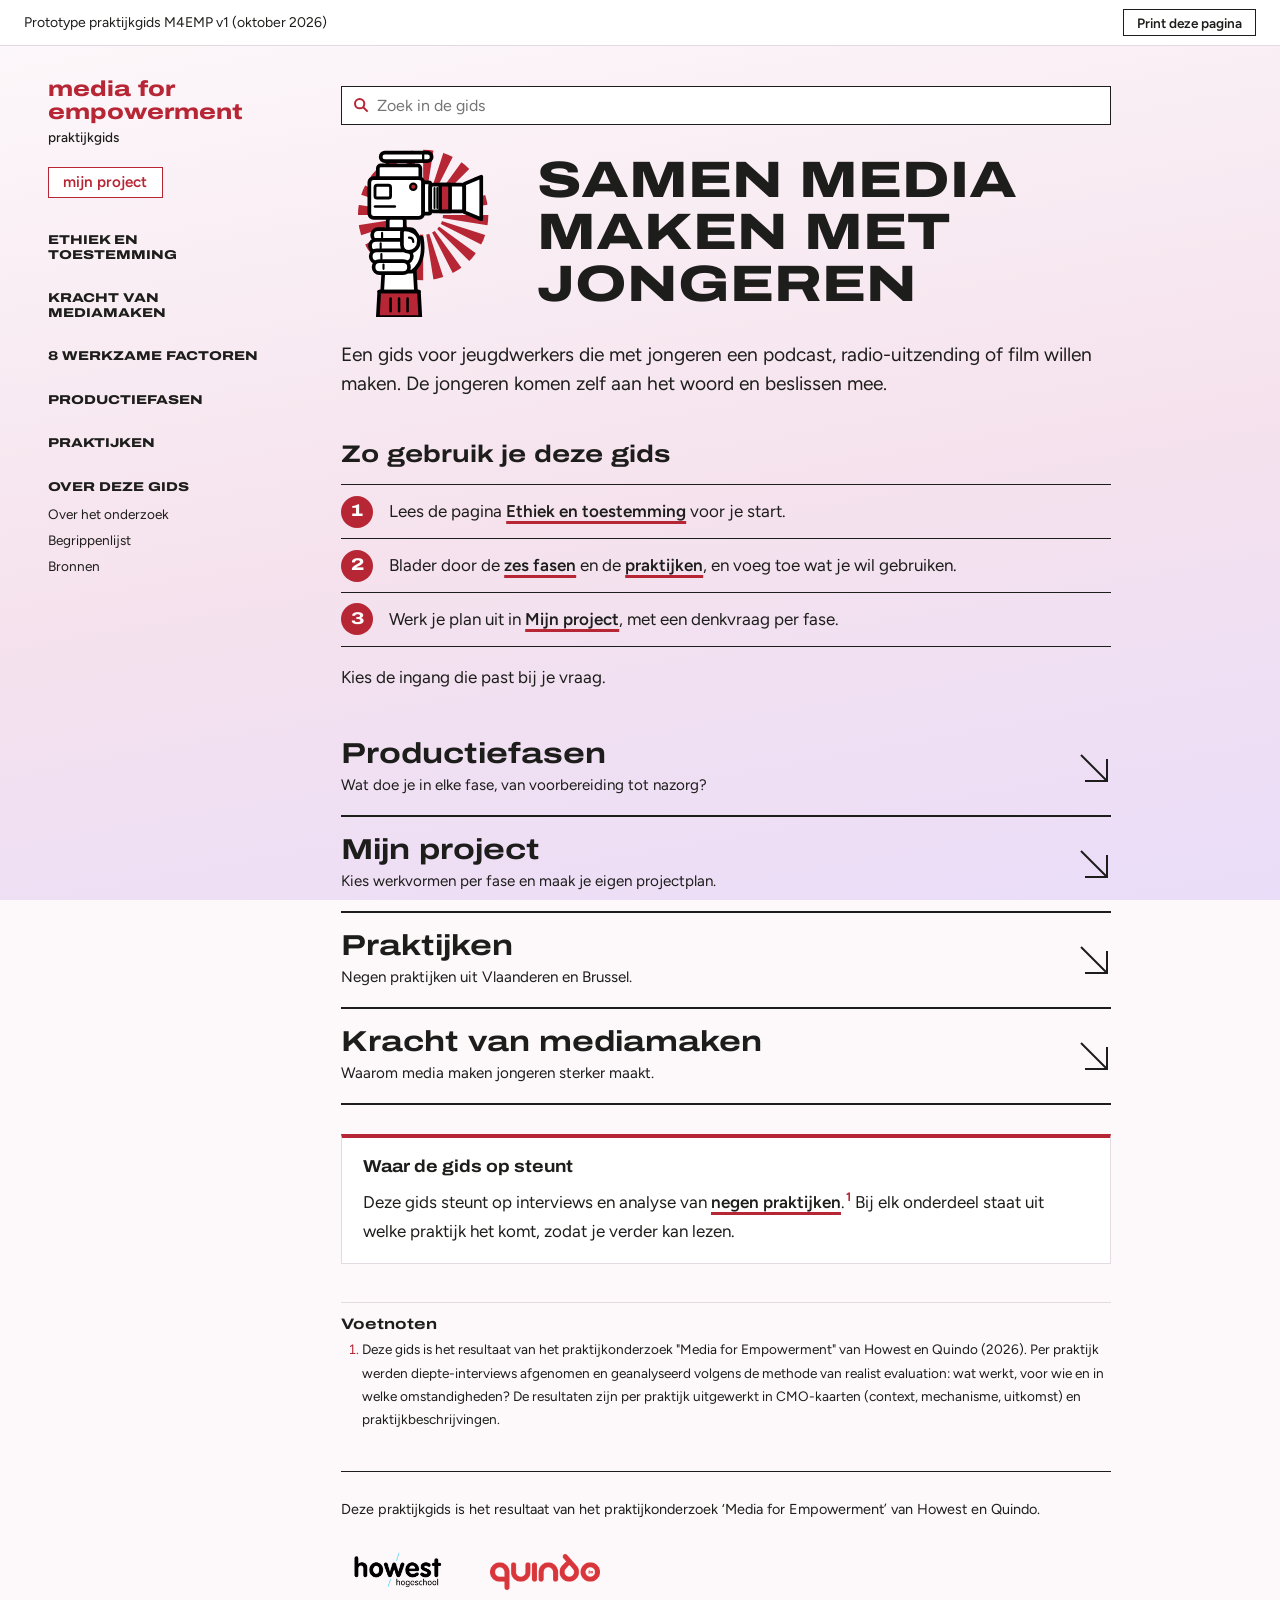
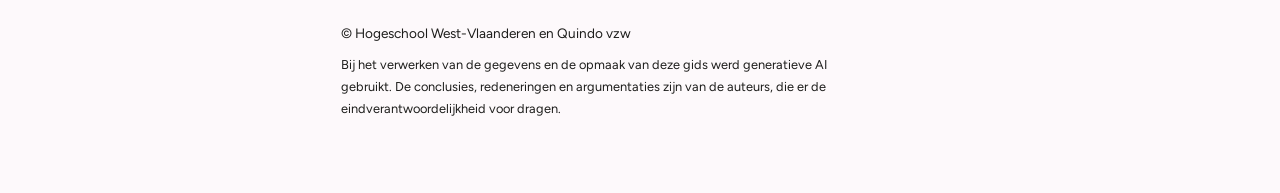
==== commit 2d63b34c: "BHU // BIG HAIRY UPDATE 1st of October" ====
--- a/index.html
+++ b/index.html
@@ -27,12 +27,6 @@
   </span>
 </div>
 
-<!-- Zoekfunctie: vast rechtsboven, werking in js/zoeken.js -->
-<div class="zoek" role="search">
-  <label for="zoekveld" class="verborgen">Zoek in de gids</label>
-  <input id="zoekveld" type="search" placeholder="Zoek in de gids" autocomplete="off" role="combobox" aria-expanded="false" aria-controls="zoekresultaten" aria-autocomplete="list">
-  <div id="zoekresultaten" class="zoek-resultaten" role="listbox" aria-label="Zoekresultaten" hidden></div>
-</div>
 
 <div class="shell">
 <nav class="side" id="side" aria-label="Gids">
@@ -48,12 +42,20 @@
     <h2>Over deze gids</h2>
     <ul class="nav-klein">
       <li><a href="#/over">Over het onderzoek</a></li>
+      <li><a href="#/begrippen">Begrippenlijst</a></li>
       <li><a href="#/bronnen">Bronnen</a></li>
     </ul>
   </div>
 </nav>
 
 <main id="main" tabindex="-1">
+  <!-- Zoekfunctie: bovenaan elke pagina, werking in js/zoeken.js -->
+  <div class="zoek" role="search">
+    <label for="zoekveld" class="verborgen">Zoek in de gids</label>
+    <input id="zoekveld" type="search" placeholder="Zoek in de gids" autocomplete="off" role="combobox" aria-expanded="false" aria-controls="zoekresultaten" aria-autocomplete="list">
+    <div id="zoekresultaten" class="zoek-resultaten" role="listbox" aria-label="Zoekresultaten" hidden></div>
+  </div>
+
 <!-- ===================== START ===================== -->
 <article data-page="start" data-title="Start">
   <div class="hero">
@@ -114,7 +116,7 @@
   <section class="wv" data-wv="fasen/vaste-haalbare-cadans">
     <h3>Vaste, haalbare cadans</h3>
     <p>Elke maker komt om de vier weken opnieuw aan de beurt. Een gemiste keer is dan een onderbreking, en de draad is makkelijk weer op te pikken.</p>
-    <div class="grond"><span>Uit: <a href="#/praktijk/radio-binnenstad">Radio Binnenstad</a></span><span>Meer: <a href="#/waarom/herhaling">Tempo en ritme</a></span></div>
+    <div class="grond"><span>Uit: <a href="#/praktijk/radio-z">Radio Z</a></span><span>Meer: <a href="#/waarom/herhaling">Tempo en ritme</a></span></div>
   </section>
   <section class="wv" data-wv="fasen/ontmoetingsplek-naast-de-studio">
     <h3>Ontmoetingsplek naast de studio</h3>
@@ -124,7 +126,7 @@
   <section class="wv" data-wv="fasen/samenkomsten-met-iedereen-twee-keer-per-jaar">
     <h3>Samenkomsten met iedereen, twee keer per jaar</h3>
     <p>Alle makers, begeleiders en partners komen samen om radio te maken en te eten. Nieuwe deelnemers leren de groep zo kennen.</p>
-    <div class="grond"><span>Uit: <a href="#/praktijk/radio-binnenstad">Radio Binnenstad</a></span></div>
+    <div class="grond"><span>Uit: <a href="#/praktijk/radio-z">Radio Z</a></span></div>
   </section>
   <section class="wv" data-wv="fasen/makers-van-elkaar-laten-leren">
     <h3>Makers van elkaar laten leren</h3>
@@ -162,54 +164,54 @@
   <section class="wv" data-wv="fase-1/afspraken-met-partners-op-papier">
     <h3>Afspraken met partners op papier</h3>
     <p>Spreek af wie waarover beslist: wat eruit mag, wanneer je stopt, wie de rechten heeft. Elke partner brengt eigen expertise mee.</p>
-    <div class="grond"><span>Uit: <a href="#/praktijk/hacktisch">#HACKtisch</a>, <a href="#/praktijk/radio-binnenstad">Radio Binnenstad</a></span><span>Meer: <a href="#/ethiek/rechten">Drie rechten voor elke jongere</a></span></div>
+    <div class="grond"><span>Uit: <a href="#/praktijk/hacktisch">#HACKtisch</a>, <a href="#/praktijk/radio-z">Radio Z</a></span><span>Meer: <a href="#/ethiek/rechten">Drie rechten voor elke jongere</a></span></div>
   </section>
   <section class="wv" data-wv="fase-1/plek-bewust-kiezen">
     <h3>Plek bewust kiezen</h3>
     <p>Kies tussen een vertrouwde, huiselijke plek en een echte studio buiten de zorgcontext. Beide werken, om verschillende redenen.</p>
-    <div class="grond"><span>Uit: <a href="#/praktijk/ik-ben-hier-ook">Ik Ben Hier Ook</a>, <a href="#/praktijk/radio-binnenstad">Radio Binnenstad</a>, <a href="#/praktijk/radio-vandewalle">Radio Vandewalle</a></span><span>Meer: <a href="#/waarom/derde-plek">Plek buiten de zorg</a></span></div>
+    <div class="grond"><span>Uit: <a href="#/praktijk/ik-ben-hier-ook">Ik Ben Hier Ook</a>, <a href="#/praktijk/radio-z">Radio Z</a>, <a href="#/praktijk/radio-vandewalle">Radio Vandewalle</a></span><span>Meer: <a href="#/waarom/derde-plek">Plek buiten de zorg</a></span></div>
   </section>
   <section class="wv" data-wv="fase-1/budget-vooraf-uitrekenen">
     <h3>Budget vooraf uitrekenen</h3>
     <p>Reken ook de minder zichtbare kosten mee: licenties, techniek, toegankelijkheid, montage en rechten. Een studio van een mediapartner kan veel kosten besparen.</p>
-    <div class="grond"><span>Uit: <a href="#/praktijk/radio-vandewalle">Radio Vandewalle</a>, <a href="#/praktijk/foscast">FOScast</a>, <a href="#/praktijk/rupture">Rupture</a></span></div>
+    <div class="grond"><span>Uit: <a href="#/praktijk/radio-vandewalle">Radio Vandewalle</a>, <a href="#/praktijk/foscast">FOSCAST</a>, <a href="#/praktijk/rupture">Rupture</a></span></div>
   </section>
   <section class="wv" data-wv="fase-1/tempo-afstemmen-op-de-jongeren">
     <h3>Tempo afstemmen op de jongeren</h3>
-    <p>Het ritme volgt wat jongeren en begeleiders volhouden. In Radio Binnenstad bleek wekelijks te zwaar en werd het om de vier weken.</p>
-    <div class="grond"><span>Uit: <a href="#/praktijk/radio-binnenstad">Radio Binnenstad</a>, <a href="#/praktijk/hacktisch">#HACKtisch</a></span><span>Meer: <a href="#/waarom/herhaling">Tempo en ritme</a></span></div>
+    <p>Het ritme volgt wat jongeren en begeleiders volhouden. In Radio Z bleek wekelijks te zwaar en werd het om de vier weken. Ook het tijdstip telt: kies een moment dat past bij de jongeren en hun voorziening.</p>
+    <div class="grond"><span>Uit: <a href="#/praktijk/radio-z">Radio Z</a>, <a href="#/praktijk/hacktisch">#HACKtisch</a></span><span>Meer: <a href="#/waarom/herhaling">Tempo en ritme</a></span></div>
   </section>
 
   <h2>Met de jongeren</h2>
   <section class="wv" data-wv="fase-1/naar-de-jongeren-toe-gaan">
     <h3>Naar de jongeren toe gaan</h3>
     <p>Ga met een draagbare opnameset naar de leefgroep of voorziening, om het medium te tonen en meteen te laten proberen. Soms helpt een huisbezoek om een drempel weg te nemen.</p>
-    <div class="grond"><span>Uit: <a href="#/praktijk/radio-binnenstad">Radio Binnenstad</a></span></div>
+    <div class="grond"><span>Uit: <a href="#/praktijk/radio-z">Radio Z</a></span></div>
   </section>
   <section class="wv" data-wv="fase-1/vrijblijvend-proevertje">
     <h3>Vrijblijvend proevertje</h3>
-    <p>Een eerste, luchtige ontmoeting met een paar eenvoudige vragen. Wie komt, verbindt zich nog tot niets.</p>
-    <div class="grond"><span>Uit: <a href="#/praktijk/ik-ben-hier-ook">Ik Ben Hier Ook</a></span></div>
+    <p>Een eerste, luchtige ontmoeting met een paar eenvoudige vragen. Wie komt, verbindt zich nog tot niets. In de dagradio van De Kade (Radio Z) is dat vrije studiotijd, vrij in te vullen, met een show als mogelijkheid.</p>
+    <div class="grond"><span>Uit: <a href="#/praktijk/ik-ben-hier-ook">Ik Ben Hier Ook</a>, <a href="#/praktijk/radio-z">Radio Z</a></span></div>
   </section>
   <section class="wv" data-wv="fase-1/komen-kijken-in-de-studio">
     <h3>Komen kijken in de studio</h3>
     <p>Nieuwe deelnemers kijken mee terwijl anderen opnemen. Ze leren de plek en de knoppen kennen zonder zelf te moeten presteren.</p>
-    <div class="grond"><span>Uit: <a href="#/praktijk/radio-binnenstad">Radio Binnenstad</a></span></div>
+    <div class="grond"><span>Uit: <a href="#/praktijk/radio-z">Radio Z</a></span></div>
   </section>
   <section class="wv" data-wv="fase-1/vertrouwde-begeleider-als-brug">
     <h3>Vertrouwde begeleider als brug</h3>
     <p>Stel de mediamaker voor via iemand die de jongeren al vertrouwen. Het vertrouwen gaat dan deels mee over.</p>
-    <div class="grond"><span>Uit: <a href="#/praktijk/ik-ben-hier-ook">Ik Ben Hier Ook</a>, <a href="#/praktijk/18-en-dan">18 en dan?</a>, <a href="#/praktijk/rupture">Rupture</a>, <a href="#/praktijk/radio-binnenstad">Radio Binnenstad</a></span></div>
+    <div class="grond"><span>Uit: <a href="#/praktijk/ik-ben-hier-ook">Ik Ben Hier Ook</a>, <a href="#/praktijk/18-en-dan">18 en dan?</a>, <a href="#/praktijk/rupture">Rupture</a>, <a href="#/praktijk/radio-z">Radio Z</a></span></div>
   </section>
   <section class="wv" data-wv="fase-1/menu-van-rollen">
     <h3>Menu van rollen</h3>
     <p>Bied rollen van verschillende zwaarte aan: presentator, camera, geluid, scenario, tot "meeluisteren met audio". Zo vindt iedereen een plek.</p>
-    <div class="grond"><span>Uit: <a href="#/praktijk/ik-ben-hier-ook">Ik Ben Hier Ook</a>, <a href="#/praktijk/foscast">FOScast</a></span></div>
+    <div class="grond"><span>Uit: <a href="#/praktijk/ik-ben-hier-ook">Ik Ben Hier Ook</a>, <a href="#/praktijk/foscast">FOSCAST</a></span></div>
   </section>
   <section class="wv" data-wv="fase-1/groepschat-tussen-de-werkmomenten">
     <h3>Groepschat tussen de werkmomenten</h3>
     <p>Een vast kanaal houdt het contact warm tussen twee sessies, en laat je signalen oppikken.</p>
-    <div class="grond"><span>Uit: <a href="#/praktijk/ik-ben-hier-ook">Ik Ben Hier Ook</a>, <a href="#/praktijk/radio-binnenstad">Radio Binnenstad</a>, <a href="#/praktijk/foscast">FOScast</a></span></div>
+    <div class="grond"><span>Uit: <a href="#/praktijk/ik-ben-hier-ook">Ik Ben Hier Ook</a>, <a href="#/praktijk/radio-z">Radio Z</a>, <a href="#/praktijk/foscast">FOSCAST</a></span></div>
   </section>
 
   <div class="callout">
@@ -244,6 +246,11 @@
     <p>De groep kiest zelf hoe elke aflevering in elkaar zit. In #HACKtisch werd dat: jingle, voxpop, levensverhaal, groepsgesprek en een reflectie van de psycholoog.</p>
     <div class="grond"><span>Uit: <a href="#/praktijk/hacktisch">#HACKtisch</a></span><span>Meer: <a href="#/waarom/zeggenschap">Zeggenschap over je verhaal</a></span></div>
   </section>
+  <section class="wv" data-wv="fase-2/herbruikbaar-skelet">
+    <h3>Herbruikbaar 'skelet'</h3>
+    <p>Een vast skelet (jingle, voorstelling, thema, aangekondigde liedjes, stukjes tekst) waarbinnen de jongere alles zelf invult. De structuur geeft houvast, de inhoud blijft van de jongere.</p>
+    <div class="grond"><span>Uit: <a href="#/praktijk/radio-z">Radio Z</a></span><span>Meer: <a href="#/waarom/zeggenschap">Zeggenschap over je verhaal</a></span></div>
+  </section>
   <section class="wv" data-wv="fase-2/tijdlijn-tekenen">
     <h3>Tijdlijn tekenen</h3>
     <p>Elke jongere zet een verhaal uit op een tijdlijn met hoogtes en laagtes, vanaf een zelfgekozen startpunt. Die kiezen is al een eerste beslissing over het eigen verhaal.</p>
@@ -273,7 +280,7 @@
   <section class="wv" data-wv="fase-2/technische-workshops-op-vraag">
     <h3>Technische workshops op vraag</h3>
     <p>Bied cameratechniek, interviewen of jingles maken aan voor wie wil. Techniek leren gaat vlotter als het een keuze is.</p>
-    <div class="grond"><span>Uit: <a href="#/praktijk/ik-ben-hier-ook">Ik Ben Hier Ook</a>, <a href="#/praktijk/radio-binnenstad">Radio Binnenstad</a>, <a href="#/praktijk/hacktisch">#HACKtisch</a></span></div>
+    <div class="grond"><span>Uit: <a href="#/praktijk/ik-ben-hier-ook">Ik Ben Hier Ook</a>, <a href="#/praktijk/radio-z">Radio Z</a>, <a href="#/praktijk/hacktisch">#HACKtisch</a></span></div>
   </section>
 </article>
 
@@ -319,18 +326,28 @@
   </section>
   <section class="wv" data-wv="fase-3/jongeren-bedienen-zelf-de-techniek">
     <h3>Jongeren bedienen zelf de techniek</h3>
-    <p>Schuiven, camera's, muziek: jongeren leren het door te doen, met een begeleider als coach naast zich.</p>
-    <div class="grond"><span>Uit: <a href="#/praktijk/radio-binnenstad">Radio Binnenstad</a></span></div>
+    <p>Wie wil, bedient zelf de techniek: schuiven, camera's, muziek. Jongeren leren het door te doen, met een begeleider als coach naast zich.</p>
+    <div class="grond"><span>Uit: <a href="#/praktijk/radio-z">Radio Z</a></span></div>
+  </section>
+  <section class="wv" data-wv="fase-3/begeleiding-op-maat">
+    <h3>Begeleiding op maat</h3>
+    <p>De begeleider doet zoveel als nodig is: aanwezig blijven als technisch vangnet, knoppen bedienen, het gesprek op gang brengen, of de jongere interviewen zodat die kan zeggen wat hij wil zeggen.</p>
+    <div class="grond"><span>Uit: <a href="#/praktijk/radio-z">Radio Z</a></span><span>Meer: <a href="#/waarom/duo">Twee begeleiders, twee rollen</a></span></div>
+  </section>
+  <section class="wv" data-wv="fase-3/peers-uitnodigen">
+    <h3>Peers uitnodigen</h3>
+    <p>De jongere nodigt een vriend of vriendin uit om de opname in de studio mee te volgen.</p>
+    <div class="grond"><span>Uit: <a href="#/praktijk/radio-z">Radio Z</a></span><span>Meer: <a href="#/waarom/toonmoment">Gehoord en gezien worden</a></span></div>
   </section>
   <section class="wv" data-wv="fase-3/zelf-kiezen-wat-zichtbaar-is">
     <h3>Zelf kiezen wat zichtbaar is</h3>
     <p>Camera aan of uit, micro open of dicht, eigen naam of schuilnaam: de jongere beslist, telkens opnieuw. Spreek ook een signaal af om te stoppen.</p>
-    <div class="grond"><span>Uit: <a href="#/praktijk/radio-binnenstad">Radio Binnenstad</a>, <a href="#/praktijk/18-en-dan">18 en dan?</a></span><span>Meer: <a href="#/waarom/zeggenschap">Zeggenschap over je verhaal</a></span><span>Meer: <a href="#/ethiek/rechten">Drie rechten voor elke jongere</a></span></div>
+    <div class="grond"><span>Uit: <a href="#/praktijk/radio-z">Radio Z</a>, <a href="#/praktijk/18-en-dan">18 en dan?</a></span><span>Meer: <a href="#/waarom/zeggenschap">Zeggenschap over je verhaal</a></span><span>Meer: <a href="#/ethiek/rechten">Drie rechten voor elke jongere</a></span></div>
   </section>
   <section class="wv" data-wv="fase-3/na-elke-opname-even-nabespreken">
     <h3>Na elke opname even nabespreken</h3>
     <p>Een kort gesprek meteen na de opname: over de inhoud, over hoe het liep, over hoe iedereen zich voelt.</p>
-    <div class="grond"><span>Uit: <a href="#/praktijk/foscast">FOScast</a>, <a href="#/praktijk/18-en-dan">18 en dan?</a></span></div>
+    <div class="grond"><span>Uit: <a href="#/praktijk/foscast">FOSCAST</a>, <a href="#/praktijk/18-en-dan">18 en dan?</a></span></div>
   </section>
   <section class="wv" data-wv="fase-3/de-mediamaker-bewaakt-de-kwaliteit-de-jongeren-d">
     <h3>De mediamaker bewaakt de kwaliteit, de jongeren de inhoud</h3>
@@ -386,7 +403,7 @@
   </section>
   <section class="wv" data-wv="fase-4/testvisie-met-beslissingsrecht">
     <h3>Testvisie met beslissingsrecht</h3>
-    <p>Een tussenvertoning waarin jongeren zichzelf zien en beelden laten vervangen als ze dat willen. Plan ze voor de montage definitief is.</p>
+    <p>Een tussenvertoning waarin jongeren zichzelf zien en beelden laten weglaten die ze liever niet in de film zien. Plan ze voor de montage definitief is.</p>
     <div class="grond"><span>Uit: <a href="#/praktijk/rupture">Rupture</a></span></div>
   </section>
   <section class="wv" data-wv="fase-4/zelf-de-bindteksten-inspreken-en-de-volgorde-kie">
@@ -398,7 +415,7 @@
     <h3>Vaste monteur, met vetorecht voor de groep</h3>
     <p>Eén ervaren monteur beslist over de montage. De groep houdt het recht om te zeggen wat er zeker niet in mag.</p>
     <p class="cond"><strong>Werkt het best</strong> in een groep die al zelfstandig werkt, rond onderwerpen die weinig persoonlijk zijn. Laat meer dan één persoon het monteren leren. Of kies een expert die het vertrouwen van de groep geniet en het storyboard meekrijgt dat de groep in de <a href="#/fase-2">pre-productie</a> maakte.</p>
-    <div class="grond"><span>Uit: <a href="#/praktijk/foscast">FOScast</a></span></div>
+    <div class="grond"><span>Uit: <a href="#/praktijk/foscast">FOSCAST</a></span></div>
   </section>
   <section class="wv" data-wv="fase-4/laatste-check-met-hernieuwde-toestemming">
     <h3>Laatste check met hernieuwde toestemming</h3>
@@ -457,7 +474,12 @@
   <section class="wv" data-wv="fase-5/live-uitzenden">
     <h3>Live uitzenden</h3>
     <p>Elke uitzending is een nieuw toonmoment. Via een chat reageren luisteraars (vaak familie en begeleiders) meteen, en vragen ze muziek aan.</p>
-    <div class="grond"><span>Uit: <a href="#/praktijk/radio-binnenstad">Radio Binnenstad</a>, <a href="#/praktijk/radio-vandewalle">Radio Vandewalle</a></span></div>
+    <div class="grond"><span>Uit: <a href="#/praktijk/radio-z">Radio Z</a>, <a href="#/praktijk/radio-vandewalle">Radio Vandewalle</a></span></div>
+  </section>
+  <section class="wv" data-wv="fase-5/reminders">
+    <h3>Reminders</h3>
+    <p>Familie krijgt een reminder en de leefgroep een bericht dat de jongere die dag op antenne is; de jongere nodigt zelf mensen uit om te luisteren.</p>
+    <div class="grond"><span>Uit: <a href="#/praktijk/radio-z">Radio Z</a></span><span>Meer: <a href="#/waarom/toonmoment">Gehoord en gezien worden</a></span></div>
   </section>
   <section class="wv" data-wv="fase-5/publiek-en-makers-laten-ontmoeten">
     <h3>Publiek en makers laten ontmoeten</h3>
@@ -469,12 +491,12 @@
   <section class="wv" data-wv="fase-5/cijfers-delen-met-de-makers">
     <h3>Cijfers delen met de makers</h3>
     <p>Laat de makers per aflevering zien hoeveel mensen luisterden. Tweehonderd luisteraars die veertig minuten naar jou luisteren: dat is een sterke bevestiging.</p>
-    <div class="grond"><span>Uit: <a href="#/praktijk/foscast">FOScast</a></span></div>
+    <div class="grond"><span>Uit: <a href="#/praktijk/foscast">FOSCAST</a></span></div>
   </section>
   <section class="wv" data-wv="fase-5/jongeren-delen-zelf">
     <h3>Jongeren delen zelf</h3>
     <p>Maak de opname herbeluisterbaar en laat de jongere zelf beslissen naar wie en wanneer de link gaat.</p>
-    <div class="grond"><span>Uit: <a href="#/praktijk/radio-binnenstad">Radio Binnenstad</a></span></div>
+    <div class="grond"><span>Uit: <a href="#/praktijk/radio-z">Radio Z</a></span></div>
   </section>
 
   <h2>Verder reiken</h2>
@@ -531,6 +553,11 @@
     <p>Reken op extra individueel contact rond de publicatie. Bij een persoonlijk traject kan de nazorg maanden duren.</p>
     <div class="grond"><span>Uit: <a href="#/praktijk/chelseas-blues">Chelsea's Blues</a>, <a href="#/praktijk/18-en-dan">18 en dan?</a></span></div>
   </section>
+  <section class="wv" data-wv="fase-6/erkenning-in-eigen-kring">
+    <h3>Erkenning in eigen kring</h3>
+    <p>Collega-begeleiders zeggen de jongere bij terugkomst dat ze geluisterd hebben en dat het goed was.</p>
+    <div class="grond"><span>Uit: <a href="#/praktijk/radio-z">Radio Z</a> (dagradio De Kade)</span><span>Meer: <a href="#/waarom/toonmoment">Gehoord en gezien worden</a></span><span>Meer: <a href="#/waarom/herkenning">Herkenning bij gelijken</a></span></div>
+  </section>
   <section class="wv" data-wv="fase-6/product-als-spiegel">
     <h3>Product als spiegel</h3>
     <p>De film of opname kan een vertrekpunt worden in verdere begeleiding: om terug te blikken, of om iets te vertellen aan mensen rond de jongere.</p>
@@ -543,13 +570,13 @@
   </section>
   <section class="wv" data-wv="fase-6/volgende-stap-mogelijk-maken">
     <h3>Volgende stap mogelijk maken</h3>
-    <p>Help jongeren die verder willen: een andere mediawerking, een opleiding, vrijwilligerswerk of een professionele stap. Uit Ik Ben Hier Ook groeide een deelnemer door tot mediamaker bij Quindo.</p>
-    <div class="grond"><span>Uit: <a href="#/praktijk/ik-ben-hier-ook">Ik Ben Hier Ook</a>, <a href="#/praktijk/foscast">FOScast</a>, <a href="#/praktijk/putain">Putain</a></span></div>
+    <p>Help jongeren die verder willen: een andere mediawerking, een opleiding, vrijwilligerswerk of een professionele stap. Uit Ik Ben Hier Ook groeide een deelnemer door tot mediamaker bij Quindo. In Radio Z kreeg een vroegere deelnemer een eigen uitzenduurtje bij de jongerenradio.</p>
+    <div class="grond"><span>Uit: <a href="#/praktijk/ik-ben-hier-ook">Ik Ben Hier Ook</a>, <a href="#/praktijk/foscast">FOSCAST</a>, <a href="#/praktijk/putain">Putain</a>, <a href="#/praktijk/radio-z">Radio Z</a></span></div>
   </section>
   <section class="wv" data-wv="fase-6/de-evaluatie-opent-het-volgende-seizoen">
     <h3>De evaluatie opent het volgende seizoen</h3>
     <p>Bij een terugkerende werking is de evaluatie van het ene seizoen het begin van de brainstorm voor het volgende.</p>
-    <div class="grond"><span>Uit: <a href="#/praktijk/foscast">FOScast</a></span></div>
+    <div class="grond"><span>Uit: <a href="#/praktijk/foscast">FOSCAST</a></span></div>
   </section>
 
   <div class="callout">
@@ -567,10 +594,10 @@
     <a href="#/praktijk/ik-ben-hier-ook"><b>Ik Ben Hier Ook</b><span>Documentaire. Open jeugdwerk en jeugdhulp, Kortrijk.</span></a>
     <a href="#/praktijk/18-en-dan"><b>18 en dan?</b><span>Documentaire over 18 worden. Jeugdwelzijnswerk, Gent.</span></a>
     <a href="#/praktijk/chelseas-blues"><b>Chelsea's Blues</b><span>Biografische documentaire binnen een Life Story Work-traject.</span></a>
-    <a href="#/praktijk/foscast"><b>FOScast</b><span>Podcast door vrijwilligers van een jeugdbeweging.</span></a>
+    <a href="#/praktijk/foscast"><b>FOSCAST</b><span>Podcast door vrijwilligers van een jeugdbeweging.</span></a>
     <a href="#/praktijk/radio-vandewalle"><b>Radio Vandewalle</b><span>Stadsradio voor alle leeftijden, Roeselare.</span></a>
     <a href="#/praktijk/hacktisch"><b>#HACKtisch</b><span>Podcast over mentale gezondheid, gemaakt door jongeren.</span></a>
-    <a href="#/praktijk/radio-binnenstad"><b>Radio Binnenstad</b><span>Wekelijkse live radio door jongeren uit voorzieningen, Brugge.</span></a>
+    <a href="#/praktijk/radio-z"><b>Radio Z</b><span>Live radio door jongeren uit voorzieningen, Brugge. Afgelopen project.</span></a>
     <a href="#/praktijk/rupture"><b>Rupture</b><span>Documentaire over een trektocht, jeugdwerk en stadsmedium, Brussel.</span></a>
     <a href="#/praktijk/putain"><b>Putain</b><span>Tv-reeks met Brusselse jongeren, vaak zonder acteerervaring.</span></a>
   </div>
@@ -674,7 +701,7 @@
     <img src="img/praktijken/chelseas-blues.jpg" alt="Filmaffiche van Chelsea's Blues: een close-up van een groen oog, met de titel en de makers." width="400" height="566" loading="lazy">
     <figcaption>Affiche: Parcoeur</figcaption>
   </figure>
-  <p class="lead">Een jongvolwassen maker maakt een biografische documentaire over haar eigen leven, als onderdeel van een <a href="https://www.canovlaanderen.be/life-story-work/" target="_blank" rel="noopener">Life Story Work</a>-traject. Ze kiest wie er aan het woord komt, bereidt de vragen voor en interviewt zelf.<sup class="fn" data-ref="p-cb"></sup></p>
+  <p class="lead">Een jongvolwassene maakt als medemaker een biografische documentaire over haar eigen leven, als onderdeel van een <a href="https://www.canovlaanderen.be/life-story-work/" target="_blank" rel="noopener">Life Story Work</a>-traject. Ze kiest wie er aan het woord komt, bereidt de vragen voor en interviewt zelf.<sup class="fn" data-ref="p-cb"></sup></p>
   <dl class="facts">
     <div><dt>Setting</dt><dd>Jeugdhulp (Stappen vzw) met sociaal-artistieke productie (Parcoeur), binnen het Life Story Work-project van CANO Vlaanderen en de VUB</dd></div>
     <div><dt>Maker</dt><dd>Eén jongvolwassene</dd></div>
@@ -686,7 +713,7 @@
   <div class="tbl"><table>
     <thead><tr><th>Fase</th><th>Wat er gebeurde</th></tr></thead>
     <tbody>
-      <tr><td><a href="#/fase-1"><span class="nr">1</span>Voorbereiding</a></td><td>De maker vroeg zelf om een film over haar leven. De begeleider zocht het juiste moment en stemde de omvang af op wat zij aankon.</td></tr>
+      <tr><td><a href="#/fase-1"><span class="nr">1</span>Voorbereiding</a></td><td>Chelsea vroeg zelf om een film over haar leven. De begeleider zocht het juiste moment en stemde de omvang af op wat zij aankon.</td></tr>
       <tr><td><a href="#/fase-2"><span class="nr">2</span>Pre-productie</a></td><td>Ze koos vijf mensen die belangrijk waren in haar leven, en bereidde de vragen mee voor. Ze besliste zelf te interviewen.</td></tr>
       <tr><td><a href="#/fase-3"><span class="nr">3</span>Productie</a></td><td>Twee en een halve dag opnames. De camera was bij haar bewust aanwezig, bij de anderen discreet.</td></tr>
       <tr><td><a href="#/fase-4"><span class="nr">4</span>Post-productie</a></td><td>De ruwe montage met twee vragen: begrijpen we jou, en wat moet eruit of erin? Daarna een aparte stap voor de mensen in de film.</td></tr>
@@ -694,12 +721,12 @@
       <tr><td><a href="#/fase-6"><span class="nr">6</span>Nazorg</a></td><td>Ongeveer een jaar opvolging.</td></tr>
     </tbody>
   </table></div>
-    <figure class="quote"><blockquote>Als vanuit een helikopter.</blockquote><figcaption>De begeleider bij Chelsea's Blues, over hoe de maker naar haar eigen verhaal kon kijken</figcaption></figure>
+    <figure class="quote"><blockquote>Als vanuit een helikopter.</blockquote><figcaption>De begeleider bij Chelsea's Blues, over hoe Chelsea naar haar eigen verhaal kon kijken</figcaption></figure>
   <h2>Wat hier werkt</h2>
   <section class="wv"><h3>Nieuwsgierige interviewer</h3><p>De begeleider vraagt "wat is jouw verhaal, hoe kijk jij naar je leven?", en zoekt naar betekenis. Het gesprek voelt dan niet als een beoordeling.</p><div class="grond"><span>Meer: <a href="#/waarom/luisteren">Nieuwsgierige luisterhouding</a></span></div></section>
-  <section class="wv" data-wv="fase-6/product-als-spiegel"><h3>Eigen verhaal van buitenaf bekijken</h3><p>Door het verhaal in een film te zien, kijkt de maker ernaar "als vanuit een helikopter". Die afstand maakt reflectie mogelijk.</p></section>
-  <section class="wv" data-wv="fase-5/stap-voor-stap-opschalen-met-toestemming-per-sta"><h3>Eindregie en toestemming bij elke stap</h3><p>De maker beslist wat erin komt. Bij elk nieuw kanaal wordt opnieuw toestemming gevraagd, en de maker deelt in het auteursrecht en de inkomsten.</p><div class="grond"><span>Meer: <a href="#/waarom/toestemming">Toestemming als doorlopend proces</a></span></div></section>
-  <section class="wv"><h3>Camera als podium</h3><p>Voor deze maker werkte een zichtbare camera als podium: ze bleef een uur geconcentreerd vertellen.</p><p class="cond"><strong>Tip:</strong> kijk per persoon hoe aanwezig de camera mag zijn. Een filmmaker die contact maakt en dan naar de achtergrond gaat, helpt daarbij.</p></section>
+  <section class="wv" data-wv="fase-6/product-als-spiegel"><h3>Eigen verhaal van buitenaf bekijken</h3><p>Door het verhaal in een film te zien, kijkt Chelsea ernaar "als vanuit een helikopter". Die afstand maakt reflectie mogelijk.</p></section>
+  <section class="wv" data-wv="fase-5/stap-voor-stap-opschalen-met-toestemming-per-sta"><h3>Eindregie en toestemming bij elke stap</h3><p>Als medemaker beslist Chelsea mee wat erin komt. Bij elk nieuw kanaal wordt opnieuw toestemming gevraagd, en ze deelt in het auteursrecht en de inkomsten.</p><div class="grond"><span>Meer: <a href="#/waarom/toestemming">Toestemming als doorlopend proces</a></span></div></section>
+  <section class="wv"><h3>Camera als podium</h3><p>Voor Chelsea werkte een zichtbare camera als podium: ze bleef een uur geconcentreerd vertellen.</p><p class="cond"><strong>Tip:</strong> kijk per persoon hoe aanwezig de camera mag zijn. Een filmmaker die contact maakt en dan naar de achtergrond gaat, helpt daarbij.</p></section>
   <h2>Wat deze aanpak nodig heeft</h2>
   <p>Een begeleider met narratief-therapeutische scholing en film- of theaterervaring, samen met een professionele filmmaker. Een kader zoals Life Story Work, dat structuur en een klein budget geeft. En tijd. Een lichtere versie is ook mogelijk: een getuige die de jongere interviewt met een camera, zonder artistieke montage.</p>
 
@@ -711,14 +738,10 @@
 </article>
 
 <!-- ===================== FOSCAST ===================== -->
-<article data-page="praktijk/foscast" data-title="FOScast" hidden>
+<article data-page="praktijk/foscast" data-title="FOSCAST" hidden>
   <span class="kind">Praktijk</span>
-  <h1>FOScast</h1>
-  <figure class="casefig">
-    <img src="img/praktijken/foscast.jpg" alt="Logo van FOScast: witte letters en een koptelefoon op een zwarte achtergrond." width="1000" height="954" loading="lazy">
-    <figcaption>Logo: FOScast</figcaption>
-  </figure>
-  <p class="lead">Een podcast gemaakt door vrijwilligers van een jeugdbeweging, voor hun eigen leiding en leden. Het idee kwam van de vrijwilligers zelf, en zij beslissen over de inhoud.<sup class="fn" data-ref="p-fos"></sup></p>
+  <h1>FOSCAST</h1>
+  <p class="lead">Een podcast gemaakt door vrijwilligers van jeugdbeweging FOS Open Scouting, voor hun eigen leiding en leden. Het idee kwam van de vrijwilligers zelf, en zij beslissen over de inhoud.<sup class="fn" data-ref="p-fos"></sup></p>
   <dl class="facts">
     <div><dt>Setting</dt><dd>Koepel van een jeugdbeweging (FOS Open Scouting), Gent</dd></div>
     <div><dt>Makers</dt><dd>Ongeveer acht vrijwilligers van 20 tot 23 jaar</dd></div>
@@ -731,10 +754,10 @@
     <tbody>
       <tr><td><a href="#/fase-1"><span class="nr">1</span>Voorbereiding</a></td><td>Een werkgroep met gratis toegang tot een professionele studio van een mediapartner. Een ontwerpworkshop en een proefopname.</td></tr>
       <tr><td><a href="#/fase-2"><span class="nr">2</span>Pre-productie</a></td><td>Per seizoen een brainstorm van zes uur, met speelse stellingen als opstap. Daarna per aflevering een vergadering over onderwerp, format en gasten.</td></tr>
-      <tr><td><a href="#/fase-3"><span class="nr">3</span>Productie</a></td><td>Vier uur opname voor twee afleveringen. De rollen van host en tijdsbewaker wisselen en worden kort op voorhand verdeeld. De staf blijft buiten de studio.</td></tr>
-      <tr><td><a href="#/fase-4"><span class="nr">4</span>Post-productie</a></td><td>Een vaste editor met journalistieke achtergrond monteert.</td></tr>
-      <tr><td><a href="#/fase-5"><span class="nr">5</span>Toonmoment</a></td><td>Publicatie op Spotify. De luistercijfers gaan terug naar de makers.</td></tr>
-      <tr><td><a href="#/fase-6"><span class="nr">6</span>Nazorg</a></td><td>Een korte nabespreking na elke opname. Tussen de seizoenen korte polls bij het publiek.</td></tr>
+      <tr><td><a href="#/fase-3"><span class="nr">3</span>Productie</a></td><td>Twee uur opname voor twee afleveringen. De rollen van host en tijdsbewaker wisselen en worden kort op voorhand verdeeld. De staf blijft buiten de studio.</td></tr>
+      <tr><td><a href="#/fase-4"><span class="nr">4</span>Post-productie</a></td><td>Een vaste editor met journalistieke achtergrond monteert. Daarna controleert de stafmedewerker de aflevering, voor ze online komt.</td></tr>
+      <tr><td><a href="#/fase-5"><span class="nr">5</span>Toonmoment</a></td><td>Publicatie op Spotify, en delen via de sociale media van FOS Open Scouting. De luistercijfers gaan terug naar de makers.</td></tr>
+      <tr><td><a href="#/fase-6"><span class="nr">6</span>Nazorg</a></td><td>Een korte nabespreking na elke opname. Tussen de seizoenen korte polls bij het publiek, en een evaluatie door de vrijwilligers die meewerkten.</td></tr>
     </tbody>
   </table></div>
   <h2>Wat hier werkt</h2>
@@ -839,45 +862,47 @@
 </article>
 
 <!-- ===================== RADIO Z ===================== -->
-<article data-page="praktijk/radio-binnenstad" data-title="Radio Binnenstad" hidden>
+<article data-page="praktijk/radio-z" data-title="Radio Z" hidden>
   <span class="kind">Praktijk</span>
-  <h1>Radio Binnenstad</h1>
+  <h1>Radio Z</h1>
   <figure class="casefig">
-    <img src="img/praktijken/radio-binnenstad.jpg" alt="Logo van Radio Binnenstad 106.4 FM, met een getekende microfoon en radio." width="1000" height="1000" loading="lazy">
-    <figcaption>Logo van Radio Binnenstad</figcaption>
+    <img src="img/praktijken/radio-z.jpg" alt="Logo uit de beginjaren, toen het project Radio Binnenstad heette: een getekende microfoon en radio, 106.4 FM." width="1000" height="1000" loading="lazy">
+    <figcaption>Logo uit de beginjaren, toen het project Radio Binnenstad heette</figcaption>
   </figure>
-  <p class="lead">Jongeren uit zorgvoorzieningen maken in duo's een eigen live radioshow, in een echte studio. Ze kiezen zelf waarover het gaat, welke rol ze opnemen en wat zichtbaar is.<sup class="fn" data-ref="p-rz"></sup></p>
+  <p class="lead">Jongeren uit zorgvoorzieningen maakten alleen of in duo een eigen live radioshow, in een echte studio. Ze kozen zelf waarover het ging, welke rol ze opnamen en wat zichtbaar was. Het project is ondertussen afgelopen.<sup class="fn" data-ref="p-rz"></sup></p>
   <dl class="facts">
-    <div><dt>Setting</dt><dd>De Batterie, jeugdradio <a href="http://villabota.be/radio" target="_blank" rel="noopener">Villa Bota</a> en De Kade, Brugge, met voorzieningen</dd></div>
+    <div><dt>Setting</dt><dd>de Batterie en jongerenradio <a href="http://villabota.be/radio" target="_blank" rel="noopener">Villa Bota</a>, Brugge. Jongeren kwamen via voorzieningen, waaronder De Kade.</dd></div>
     <div><dt>Jongeren</dt><dd>40 tot 50 deelnemers over vijf jaar</dd></div>
     <div><dt>Product</dt><dd>Een uur live radio per week</dd></div>
-    <div><dt>Ritme</dt><dd>Elk duo om de vier weken, twee samenkomsten per jaar</dd></div>
+    <div><dt>Ritme</dt><dd>Elke maker om de vier weken, twee samenkomsten per jaar</dd></div>
+    <div><dt>Status</dt><dd>Afgelopen</dd></div>
   </dl>
-  <p>Radio Binnenstad ontstond in 2020, toen leefgroepen door corona dicht zaten. Radio bood een manier om een stem te laten horen.</p>
+  <p>Radio Z ontstond in 2020, onder de naam Radio Binnenstad, toen leefgroepen door corona dicht zaten. Radio bood een manier om een stem te laten horen.</p>
   <h2>Verloop voor één jongere</h2>
   <div class="tbl"><table>
     <thead><tr><th>Fase</th><th>Wat er gebeurde</th></tr></thead>
     <tbody>
       <tr><td><a href="#/fase-1"><span class="nr">1</span>Voorbereiding</a></td><td>De voorziening peilt wie zin heeft. Begeleiders komen met een draagbare set naar de jongere. Daarna een bezoek aan de studio.</td></tr>
-      <tr><td><a href="#/fase-2"><span class="nr">2</span>Pre-productie</a></td><td>Een kort gesprek: waarover gaat de show, en welke rol neem je op (presentator, geïnterviewde, dj)?</td></tr>
-      <tr><td><a href="#/fase-3"><span class="nr">3</span>Productie</a></td><td>Een uur live. De jongere bedient zelf de knoppen, kiest de muziek, presenteert. Een studiobegeleider staat erbij.</td></tr>
+      <tr><td><a href="#/fase-2"><span class="nr">2</span>Pre-productie</a></td><td>Thema, muziek en bindteksten kiezen, binnen een vaste opbouw van het uur.</td></tr>
+      <tr><td><a href="#/fase-3"><span class="nr">3</span>Productie</a></td><td>Een uur live, met videobeeld. De jongere kiest de muziek en presenteert, interviewt of laat zich interviewen. De begeleider begeleidt waar nodig.</td></tr>
       <tr><td><a href="#/fase-5"><span class="nr">5</span>Toonmoment</a></td><td>Luisteraars reageren via een chat. De show wordt opgenomen en de jongere deelt ze zelf.</td></tr>
       <tr><td><a href="#/fase-6"><span class="nr">6</span>Nazorg</a></td><td>Om de vier weken een nieuwe show. Tussendoor contact via WhatsApp.</td></tr>
     </tbody>
   </table></div>
-    <figure class="quote"><blockquote>Geruststellen, niet panikeren, relativeren, blijven praten.</blockquote><figcaption>Radio Binnenstad, over de rol van de studiobegeleider</figcaption></figure>
+    <figure class="quote"><blockquote>Geruststellen, niet panikeren, relativeren, blijven praten.</blockquote><figcaption>Radio Z, over de rol van de studiobegeleider</figcaption></figure>
   <h2>Wat hier werkt</h2>
   <section class="wv" data-wv="fase-3/zelf-kiezen-wat-zichtbaar-is"><h3>Zeggenschap over zichtbaarheid</h3><p>Camera aan of uit, eigen naam of schuilnaam: de jongere beslist.</p><div class="grond"><span>Meer: <a href="#/waarom/zeggenschap">Zeggenschap over je verhaal</a></span></div></section>
   <section class="wv" data-wv="fase-1/plek-bewust-kiezen"><h3>Echte studio</h3><p>De professionele studio geeft status. Jongeren worden er onthaald als radiomaker.</p><div class="grond"><span>Meer: <a href="#/waarom/derde-plek">Plek buiten de zorg</a></span></div></section>
-  <section class="wv" data-wv="fase-3/jongeren-bedienen-zelf-de-techniek"><h3>Zelf de knoppen bedienen, live</h3><p>Techniek leren door te doen, met een coach ernaast. De chat toont meteen dat er geluisterd wordt.</p><div class="grond"><span>Meer: <a href="#/waarom/toonmoment">Gehoord en gezien worden</a></span></div></section>
+  <section class="wv" data-wv="fase-3/jongeren-bedienen-zelf-de-techniek"><h3>Zelf de knoppen bedienen, live</h3><p>Wie wil, leert de techniek door te doen, met een coach ernaast. De chat toont meteen dat er geluisterd wordt.</p><div class="grond"><span>Meer: <a href="#/waarom/toonmoment">Gehoord en gezien worden</a></span></div></section>
   <section class="wv" data-wv="fase-1/tempo-afstemmen-op-de-jongeren"><h3>Terugkomen op een haalbaar tempo</h3><p>Om de vier weken opnieuw aan de beurt, jaren lang. Zo word je radiomaker.</p><div class="grond"><span>Meer: <a href="#/waarom/herhaling">Tempo en ritme</a></span></div></section>
   <section class="wv" data-wv="fase-5/jongeren-delen-zelf"><h3>Zelf delen</h3><p>De show blijft beschikbaar, en de jongere kiest naar wie de link gaat.</p></section>
   <h2>Wat deze aanpak nodig heeft</h2>
   <p>Een professionele studio, een vaste studiobegeleider met een sociale antenne, een netwerk van voorzieningen die jongeren toeleiden, en middelen voor een werking van meerdere jaren.</p>
+  <p>Spreek vooraf af wat op antenne komt, zeker bij live uitzendingen met beeld.</p>
 
   <div class="result">
     <h2>Bekijk, beluister of lees meer</h2>
-    <p><a class="resbtn" href="https://www.debatterie.be/projecten/radio-binnenstad-2023-2024" target="_blank" rel="noopener">Over Radio Binnenstad</a> <span class="ressrc">debatterie.be</span></p>
+    <p><a class="resbtn" href="https://www.debatterie.be/projecten/radio-binnenstad-2023-2024" target="_blank" rel="noopener">Projectpagina bij de Batterie</a> <span class="ressrc">debatterie.be</span></p>
   </div>
 
 </article>
@@ -892,29 +917,29 @@
   </figure>
   <p class="lead">Twee regisseurs volgen een groep jongvolwassenen tijdens de jaarlijkse trektocht van hun jeugdwerking. De film toont hun wijk en hun weg naar volwassenheid van binnenuit.<sup class="fn" data-ref="p-rup"></sup></p>
   <dl class="facts">
-    <div><dt>Setting</dt><dd>Jeugdwerk (D'Broej Peterbos) en stadsmedium BRUZZ, Brussel</dd></div>
+    <div><dt>Setting</dt><dd>Jeugdwerking D'Broej Peterbos en mediamerk en producent BRUZZ, Brussel</dd></div>
     <div><dt>Jongeren</dt><dd>Een groep jongvolwassenen op trektocht</dd></div>
     <div><dt>Product</dt><dd>Documentaire van 52 minuten (2023)</dd></div>
     <div><dt>Bereik</dt><dd>Premières, vertoningen en een lespakket</dd></div>
   </dl>
-  <p>Rupture is een documentaire mét jongeren: de regisseurs maakten de film, de jongeren beslisten mee over hoe ze in beeld kwamen.</p>
+  <p>Rupture is een documentaire met jongeren: de regisseurs maakten de film, de jongeren beslisten mee over hoe ze in beeld kwamen.</p>
   <h2>Verloop</h2>
   <div class="tbl"><table>
     <thead><tr><th>Fase</th><th>Wat er gebeurde</th></tr></thead>
     <tbody>
       <tr><td><a href="#/fase-1"><span class="nr">1</span>Voorbereiding</a></td><td>De vraag kwam van de jeugdwerking zelf. Een kennismakingsavond met de groep.</td></tr>
-      <tr><td><a href="#/fase-3"><span class="nr">3</span>Productie</a></td><td>Een week trektocht in de bergen. De regisseurs liepen mee en filmden. Wie een micro wilde, kreeg er een. 's Avonds tekenden de jongeren een tijdlijn.</td></tr>
-      <tr><td><a href="#/fase-4"><span class="nr">4</span>Post-productie</a></td><td>Een testvisie bij de jeugdwerking: de jongeren zagen zichzelf en konden beelden laten vervangen.</td></tr>
+      <tr><td><a href="#/fase-3"><span class="nr">3</span>Productie</a></td><td>Een week trektocht in de bergen. De regisseurs liepen mee en filmden, met respect voor wie liever niet in beeld kwam. Aan wie ze de micro gaven, kozen ze steeds bewuster, naarmate ze de jongeren beter leerden kennen. 's Avonds tekenden de jongeren een tijdlijn.</td></tr>
+      <tr><td><a href="#/fase-4"><span class="nr">4</span>Post-productie</a></td><td>Een testvisie bij de jeugdwerking: de jongeren zagen zichzelf en konden beelden laten weglaten die ze liever niet in de film zagen.</td></tr>
       <tr><td><a href="#/fase-5"><span class="nr">5</span>Toonmoment</a></td><td>Premières en vertoningen in volle zalen. Jongeren leidden in en spraken.</td></tr>
       <tr><td><a href="#/fase-6"><span class="nr">6</span>Nazorg</a></td><td>Een lespakket voor scholen en organisaties.</td></tr>
     </tbody>
   </table></div>
   <h2>Wat hier werkt</h2>
   <section class="wv" data-wv="praktijk/makers-die-meelopen" data-fase="fase-3"><h3>Makers die meelopen</h3><p>De regisseurs deden de hele zware tocht mee en deelden ook iets van zichzelf. Daardoor zagen de jongeren hen als "van ons", en durfden ze zich te tonen.</p></section>
-  <section class="wv" data-wv="toestemming/geen-micro-geen-beeld" data-fase="fase-3"><h3>Vetorecht</h3><p>Geen micro betekent niet filmen. Wie niet in beeld wilde, bleef uit beeld.</p><div class="grond"><span>Meer: <a href="#/waarom/toestemming">Toestemming als doorlopend proces</a></span></div></section>
-  <section class="wv" data-wv="fase-4/testvisie-met-beslissingsrecht"><h3>Testvisie met beslissingsrecht</h3><p>Voor de film af was, zagen de jongeren zichzelf en konden ze beelden laten vervangen.</p><div class="grond"><span>Meer: <a href="#/fase-4">Post-productie</a></span></div></section>
+  <section class="wv" data-wv="toestemming/geen-micro-geen-beeld" data-fase="fase-3"><h3>Wie niet in beeld wil, komt niet in de film</h3><p>Wie liever niet in beeld kwam, probeerden de regisseurs niet te filmen. Dat lukte niet altijd, maar die jongeren kwamen niet in de finale film.</p><div class="grond"><span>Meer: <a href="#/waarom/toestemming">Toestemming als doorlopend proces</a></span></div></section>
+  <section class="wv" data-wv="fase-4/testvisie-met-beslissingsrecht"><h3>Testvisie met beslissingsrecht</h3><p>Voor de film af was, zagen de jongeren zichzelf en konden ze beelden laten weglaten die ze liever niet in de film zagen.</p><div class="grond"><span>Meer: <a href="#/fase-4">Post-productie</a></span></div></section>
   <section class="wv" data-wv="fase-5/jongeren-nemen-het-woord"><h3>Jongeren leiden de vertoningen in of bespreken ze na</h3><p>Van deelnemer naar iemand die over de film spreekt.</p><div class="grond"><span>Meer: <a href="#/waarom/toonmoment">Gehoord en gezien worden</a></span></div></section>
-  <section class="wv"><h3>Collectieve stem naar buiten</h3><p>De film toont de wijk en de jeugdwerking van binnenuit, met zorg. Voor de jongeren was dat een stem naar hun ouders en naar een breder publiek.</p></section>
+  <section class="wv"><h3>Collectieve stem naar buiten</h3><p>De film toont de jongeren van D'Broej, met zorg. Het gaf de jongeren een stem naar hun ouders en naar een breder publiek toe. Voor de jeugdwerking en beleidsmakers was het een inkijk in twintig jaar werking.</p></section>
   <h2>Wat deze aanpak nodig heeft</h2>
   <p>Vertrouwen dat van de jeugdwerking overgaat op de makers. Makers die tijd nemen om de groep te leren kennen. Middelen voor montage, mix en verspreiding. Wil je dat jongeren ook het verhaal mee vormen, betrek hen dan bij de montage.</p>
 
@@ -1023,14 +1048,14 @@
   <h2>Welke factor in welke praktijk?</h2>
   <p>● betekent dat de factor duidelijk aanwezig was, ○ dat er een verwante vorm was.</p>
   <div class="tbl"><table class="matrix">
-    <thead><tr><th scope="col">Werkzame factor</th><th scope="col" class="c"><a href="#/praktijk/radio-vandewalle">Radio Vandewalle</a></th><th scope="col" class="c"><a href="#/praktijk/radio-binnenstad">Radio Binnenstad</a></th><th scope="col" class="c"><a href="#/praktijk/ik-ben-hier-ook">Ik Ben Hier Ook</a></th><th scope="col" class="c"><a href="#/praktijk/hacktisch">#HACKtisch</a></th><th scope="col" class="c"><a href="#/praktijk/foscast">FOScast</a></th><th scope="col" class="c"><a href="#/praktijk/chelseas-blues">Chelsea's Blues</a></th><th scope="col" class="c"><a href="#/praktijk/putain">Putain</a></th><th scope="col" class="c"><a href="#/praktijk/rupture">Rupture</a></th><th scope="col" class="c"><a href="#/praktijk/18-en-dan">18 en dan?</a></th></tr></thead>
+    <thead><tr><th scope="col">Werkzame factor</th><th scope="col" class="c"><a href="#/praktijk/radio-vandewalle">Radio Vandewalle</a></th><th scope="col" class="c"><a href="#/praktijk/radio-z">Radio Z</a></th><th scope="col" class="c"><a href="#/praktijk/ik-ben-hier-ook">Ik Ben Hier Ook</a></th><th scope="col" class="c"><a href="#/praktijk/hacktisch">#HACKtisch</a></th><th scope="col" class="c"><a href="#/praktijk/foscast">FOSCAST</a></th><th scope="col" class="c"><a href="#/praktijk/chelseas-blues">Chelsea's Blues</a></th><th scope="col" class="c"><a href="#/praktijk/putain">Putain</a></th><th scope="col" class="c"><a href="#/praktijk/rupture">Rupture</a></th><th scope="col" class="c"><a href="#/praktijk/18-en-dan">18 en dan?</a></th></tr></thead>
     <tbody>
 <tr><th scope="row"><a href="#/waarom/zeggenschap"><span class="nr">1</span>Zeggenschap over je verhaal</a></th><td class="c"><span class="dot" title="duidelijk aanwezig">●</span></td><td class="c"><span class="dot" title="duidelijk aanwezig">●</span></td><td class="c"><span class="dot" title="duidelijk aanwezig">●</span></td><td class="c"><span class="dot" title="duidelijk aanwezig">●</span></td><td class="c"><span class="dot" title="duidelijk aanwezig">●</span></td><td class="c"><span class="dot" title="duidelijk aanwezig">●</span></td><td class="c"><span class="dot" title="duidelijk aanwezig">●</span></td><td class="c"></td><td class="c"><span class="dot" title="duidelijk aanwezig">●</span></td></tr>
 <tr><th scope="row"><a href="#/waarom/luisteren"><span class="nr">2</span>Nieuwsgierige luisterhouding</a></th><td class="c"></td><td class="c"></td><td class="c"><span class="dot" title="duidelijk aanwezig">●</span></td><td class="c"><span class="dot" title="duidelijk aanwezig">●</span></td><td class="c"></td><td class="c"><span class="dot" title="duidelijk aanwezig">●</span></td><td class="c"></td><td class="c"></td><td class="c"><span class="dot" title="duidelijk aanwezig">●</span></td></tr>
 <tr><th scope="row"><a href="#/waarom/toonmoment"><span class="nr">3</span>Gehoord en gezien worden</a></th><td class="c"><span class="dot" title="duidelijk aanwezig">●</span></td><td class="c"><span class="dot" title="duidelijk aanwezig">●</span></td><td class="c"><span class="dot" title="duidelijk aanwezig">●</span></td><td class="c"><span class="dot" title="duidelijk aanwezig">●</span></td><td class="c"><span class="dot" title="duidelijk aanwezig">●</span></td><td class="c"><span class="dot" title="duidelijk aanwezig">●</span></td><td class="c"></td><td class="c"><span class="dot" title="duidelijk aanwezig">●</span></td><td class="c"><span class="dot" title="duidelijk aanwezig">●</span></td></tr>
 <tr><th scope="row"><a href="#/waarom/toestemming"><span class="nr">4</span>Toestemming als doorlopend proces</a></th><td class="c"></td><td class="c"><span class="dot" title="duidelijk aanwezig">●</span></td><td class="c"><span class="dot" title="duidelijk aanwezig">●</span></td><td class="c"><span class="dot" title="duidelijk aanwezig">●</span></td><td class="c"></td><td class="c"><span class="dot" title="duidelijk aanwezig">●</span></td><td class="c"></td><td class="c"><span class="dot" title="duidelijk aanwezig">●</span></td><td class="c"><span class="dot" title="duidelijk aanwezig">●</span></td></tr>
 <tr><th scope="row"><a href="#/waarom/derde-plek"><span class="nr">5</span>Plek buiten de zorg</a></th><td class="c"></td><td class="c"><span class="dot" title="duidelijk aanwezig">●</span></td><td class="c"><span class="dot soft" title="verwante vorm">○</span></td><td class="c"></td><td class="c"><span class="dot" title="duidelijk aanwezig">●</span></td><td class="c"></td><td class="c"></td><td class="c"></td><td class="c"></td></tr>
-<tr><th scope="row"><a href="#/waarom/duo"><span class="nr">6</span>Twee begeleiders, twee rollen</a></th><td class="c"></td><td class="c"></td><td class="c"><span class="dot" title="duidelijk aanwezig">●</span></td><td class="c"><span class="dot" title="duidelijk aanwezig">●</span></td><td class="c"></td><td class="c"></td><td class="c"><span class="dot soft" title="verwante vorm">○</span></td><td class="c"><span class="dot soft" title="verwante vorm">○</span></td><td class="c"><span class="dot" title="duidelijk aanwezig">●</span></td></tr>
+<tr><th scope="row"><a href="#/waarom/duo"><span class="nr">6</span>Twee begeleiders, twee rollen</a></th><td class="c"></td><td class="c"><span class="dot soft" title="verwante vorm">○</span></td><td class="c"><span class="dot" title="duidelijk aanwezig">●</span></td><td class="c"><span class="dot" title="duidelijk aanwezig">●</span></td><td class="c"></td><td class="c"></td><td class="c"><span class="dot soft" title="verwante vorm">○</span></td><td class="c"><span class="dot soft" title="verwante vorm">○</span></td><td class="c"><span class="dot" title="duidelijk aanwezig">●</span></td></tr>
 <tr><th scope="row"><a href="#/waarom/herhaling"><span class="nr">7</span>Tempo en ritme</a></th><td class="c"><span class="dot soft" title="verwante vorm">○</span></td><td class="c"><span class="dot" title="duidelijk aanwezig">●</span></td><td class="c"></td><td class="c"></td><td class="c"><span class="dot" title="duidelijk aanwezig">●</span></td><td class="c"></td><td class="c"></td><td class="c"></td><td class="c"></td></tr>
 <tr><th scope="row"><a href="#/waarom/herkenning"><span class="nr">8</span>Herkenning bij gelijken</a></th><td class="c"></td><td class="c"><span class="dot soft" title="verwante vorm">○</span></td><td class="c"></td><td class="c"><span class="dot" title="duidelijk aanwezig">●</span></td><td class="c"><span class="dot" title="duidelijk aanwezig">●</span></td><td class="c"></td><td class="c"></td><td class="c"></td><td class="c"></td></tr>
     </tbody>
@@ -1043,36 +1068,34 @@
   <span class="ico ico-lg" data-icon="waarom/zeggenschap"></span>
   <span class="kind">Werkzame factor 1 van 8</span>
   <h1>Zeggenschap over je verhaal</h1>
-  <p class="lead">Wanneer jongeren echt mee maken en zelf beslissen wat er van hun verhaal naar buiten komt, en hoe, worden ze maker.<sup class="fn" data-ref="m4emp-mechanismen"></sup></p>
-  <h2>Voor wie</h2>
-  <p>Voor jongeren bij wie anderen gewoonlijk invullen wat hun verhaal is, bijvoorbeeld in een dossier of een intakegesprek. En voor jongeren die zin hebben om zelf iets te bedenken en te maken.</p>
-  <h2>Wat je aanreikt</h2>
-  <p>Een verhaal of onderwerp dat de jongeren zelf kiezen (hun eigen verhaal of iets anders), en echte beslissingen over inhoud, vorm en zichtbaarheid. Vaak binnen een vast format: het medium ligt vast, de rest bepalen de jongeren mee.</p>
-  <h2>Wat het bij jongeren in gang zet</h2>
-  <p>De jongere vertelt of deelt zijn verhaal op zijn eigen manier. In een groep groeit het besef dat het product van hen is.</p>
-  <h2>Wat het oplevert</h2>
-  <p>Jongeren worden eigenaar van het proces en het product, doen mee vanuit zichzelf en zijn maker.</p>
+  <p class="lead">Wanneer jongeren echt cocreëren en zelf beslissen hoe en wat er van hun verhaal naar buiten komt, worden ze auteurs. Van de acht werkzame factoren is dit de breedst gedragen: ze kwam terug in acht van de negen praktijken.<sup class="fn" data-ref="m4emp-mechanismen"></sup></p>
+
+  <h2>Waarom het werkt</h2>
+  <p>Veel jongeren in hulpverleningscontexten zijn gewend dat anderen hun verhalen beheren: in een dossier, of dagboek.<sup class="fn" data-ref="m4emp-mechanismen"></sup></p>
+  <ol class="levels redenen">
+    <li><strong>Mediaproductie kan dat omdraaien.</strong> Je reikt een vertrekpunt aan dat van de jongeren zelf komt (hun eigen verhaal of een thema dat leeft) en echte beslissingsmacht: over de inhoud, de vorm, het format en hoe zichtbaar ze willen zijn. Daardoor veranderen hun positie en rol. Ze zijn niet langer iemand over wie gesproken wordt, maar iemand die zelf vertelt: van object naar maker en auteur. Mediasocioloog Nick Couldry beschrijft een stem als meer dan gehoord worden: het is ook mee bepalen onder welke voorwaarden je gehoord wordt.<sup class="fn" data-ref="couldry2010"></sup> Zeggenschap werkt omdat ze de machtsverhouding rond het verhaal omkeert.<sup class="fn" data-ref="m4emp-mechanismen"></sup></li>
+    <li><strong>Auteur zijn betekent meebeslissen.</strong> In <a href="#/praktijk/ik-ben-hier-ook">Ik Ben Hier Ook</a> deden de jongeren nauwelijks mee aan de montage, en toch namen ze de rol van regisseur op. Die rol kwam eerst van buitenaf, doordat begeleiders en buitenstaanders hen zo aanspraken, en werd daarna van binnenuit overgenomen. "Het is van mij en ze gaan het mij niet afpakken".<sup class="fn" data-ref="p-ibho"></sup></li>
+    <li><strong>Wie meebeslist, is ook mede-eigenaar.</strong> De vrijwilligers van <a href="#/praktijk/foscast">FOSCAST</a> spreken over hun podcast als 'van ons', en niet als een communicatieproduct van de organisatie. Dat houdt hen een heel seizoen gemotiveerd.<sup class="fn" data-ref="p-fos"></sup></li>
+    <li><strong>Elke beslissing is een kleine succeservaring.</strong> Tussen idee en publicatie overwinnen jongeren drempels: mensen contacteren, een keuze verdedigen, met een resultaat naar buiten komen. Dat zijn kwetsbare momenten die de kracht hebben om zelfvertrouwen mee op te bouwen.<sup class="fn" data-ref="quindo-methodiek"></sup></li>
+  </ol>
+  <p>Onderzoek naar <a href="https://www.canovlaanderen.be/life-story-work/" target="_blank" rel="noopener">Life Story Work</a> in de Vlaamse jeugdhulp komt tot een gelijkaardige vaststelling. Levensverhalen die op basis van dossiers voor jongeren geschreven worden, voelen vaak gefragmenteerd of vervreemdend aan. Wanneer jongeren hun verhaal zelf kunnen bijsturen en herinterpreteren, wordt het samenhangender en voelen ze zich er meer eigenaar van.<sup class="fn" data-ref="decubber2025"></sup></p>
+
   <h2>Zo zag het eruit</h2>
-  <div class="tbl"><table>
-    <thead><tr><th>Waarover beslist de jongere?</th><th>Praktijk</th></tr></thead>
-    <tbody>
-      <tr><td>Over het verhaal: waar het begint, wat erin komt</td><td><a href="#/praktijk/ik-ben-hier-ook">Ik Ben Hier Ook</a>, <a href="#/praktijk/hacktisch">#HACKtisch</a></td></tr>
-      <tr><td>Over het format</td><td><a href="#/praktijk/hacktisch">#HACKtisch</a>, <a href="#/praktijk/foscast">FOScast</a></td></tr>
-      <tr><td>Over zichtbaarheid: camera aan of uit, eigen naam of schuilnaam</td><td><a href="#/praktijk/radio-binnenstad">Radio Binnenstad</a></td></tr>
-      <tr><td>Over de eigen tekst</td><td><a href="#/praktijk/putain">Putain</a></td></tr>
-      <tr><td>Over elke beslissing in de werking</td><td><a href="#/praktijk/radio-vandewalle">Radio Vandewalle</a></td></tr>
-      <tr><td>Eindregie over het geheel</td><td><a href="#/praktijk/chelseas-blues">Chelsea's Blues</a></td></tr>
-    </tbody>
-  </table></div>
-  <h2>Voor wie het extra sterk werkt</h2>
-  <p>Voor jongeren die er klaar voor zijn, en die graag willen delen en maken.</p>
-  <h2>Zo blijft zeggenschap echt</h2>
-  <div class="callout"><h3>Trek het door tot in de montage</h3><p>Zeggenschap over het eigen materiaal is een goed begin. Laat jongeren ook meebeslissen over de opbouw, of zeg vooraf eerlijk hoe ver hun inspraak gaat.</p><div class="grond"><span>Meer: <a href="#/fase-4">Post-productie</a></span></div></div>
-  <div class="callout"><h3>Let op vertrouwde vormen</h3><p>Een vorm die jongeren kennen uit de hulpverlening (zoals een levenslijn) stuurt mee wat ze kiezen. Kies het format bewust, en laat ruimte voor iets nieuws.</p></div>
-  <h2>Waarom dit werkt</h2>
-  <p>Een echte stem hebben is meer dan gehoord worden. Het is ook mee bepalen hoe je gehoord wordt.<sup class="fn" data-ref="couldry2010"></sup> Wie zeggenschap krijgt over zijn verhaal, bepaalt zelf wat het verhaal is.</p>
-  <h2>Hangt samen met</h2>
-  <p><a href="#/waarom/toestemming">Toestemming als doorlopend proces</a> trekt deze zeggenschap door na de publicatie. <a href="#/waarom/luisteren">Nieuwsgierige luisterhouding</a> maakt het veilig genoeg om te beginnen.</p>
+  <p><strong><a href="#/praktijk/chelseas-blues">Chelsea's Blues</a>.</strong> Chelsea koos als medemaker zelf de vijf mensen die ze wilde interviewen, bereidde de vragen voor en besliste om zelf te interviewen. Ze hield de eindregie en het auteursrecht, en een deel van de inkomsten gaat naar haar. Camera en montage lagen bij de professionals.<sup class="fn" data-ref="p-cb"></sup><sup class="fn" data-ref="m4emp-ethiek"></sup></p>
+  <p><strong><a href="#/praktijk/radio-z">Radio Z</a>.</strong> De jongere kiest wat hij vertelt, in welke vorm (presenteren, geïnterviewd worden, dj'en, iemand opbellen, een gast uitnodigen) en hoe zichtbaar hij is: camera aan of uit, microfoon open of dicht, naam of schuilnaam. De begeleiders bieden formats en suggesties aan. De beslissingen liggen bij de jongere.<sup class="fn" data-ref="p-rz"></sup></p>
+  <p><strong><a href="#/praktijk/foscast">FOSCAST</a>.</strong> De stafmedewerker beslist alleen over zakelijke aspecten en zet de ideeën van de crew om in een projectfiche, zonder zelf de inhoud te sturen.<sup class="fn" data-ref="p-fos"></sup></p>
+
+  <h2>Wanneer het sterker werkt</h2>
+  <p><strong>Definieer het beslissingsrecht.</strong> Zeggenschap kan over het verhaal, het format, de vertolking (in <a href="#/praktijk/putain">Putain</a> herschreven jongeren hun eigen tekst), de zichtbaarheid of de eindregie gaan. Je hoeft ze niet allemaal tegelijk te geven, zolang je duidelijk maakt welke het zijn.<sup class="fn" data-ref="m4emp-mechanismen"></sup></p>
+  <p><strong>Ook zonder verhaal.</strong> Zeggenschap kan ook over iets anders gaan dan een persoonlijk verhaal. In <a href="#/praktijk/radio-z">Radio Z</a> vulden de meeste jongeren hun uur vooral met muziek, binnen een vaste opbouw. Zeggenschap over het uur, de muziek en de zichtbaarheid volstond om het als eigen te ervaren.<sup class="fn" data-ref="p-rz"></sup><sup class="fn" data-ref="m4emp-mechanismen"></sup></p>
+  <p><strong>Hou het behapbaar.</strong> Veel keuzes tegelijkertijd kunnen erg overweldigend zijn. Begin met een paar overzichtelijke keuzes.<sup class="fn" data-ref="m4emp-mechanismen"></sup></p>
+  <p><strong>Vermijd valse participatie.</strong> De beslissingen die ertoe doen moeten bij de jongeren liggen, en de tekst of het format past zich aan hen aan, niet omgekeerd.<sup class="fn" data-ref="m4emp-mechanismen"></sup><sup class="fn" data-ref="p-put"></sup></p>
+  <p><strong>Maak het auteurschap formeel.</strong> Vermeld jongeren als makers als ze dat willen, denk vooraf na over auteursrecht en vergoedingen (indien van toepassing). In Chelsea's Blues gaat een deel van de (beperkte) inkomsten naar de medemaker. Ontvangt iemand geld voor de productie of vertoningen? Dan ontvangen de makers een deel.<sup class="fn" data-ref="m4emp-ethiek"></sup></p>
+
+  <div class="verwijzingen">
+    <p><strong>Werkvormen:</strong> <a href="#/fase-2">Samen de vaste opbouw bepalen</a>, <a href="#/fase-2">Storyboard en script</a>, <a href="#/fase-3">Zelf kiezen wat zichtbaar is</a>, <a href="#/fase-4">Eigen versie terugsturen</a>, <a href="#/ethiek/rechten">Drie rechten voor elke jongere</a></p>
+    <p><strong>Hangt samen met:</strong> <a href="#/waarom/toestemming">Toestemming als doorlopend proces</a>, <a href="#/waarom/toonmoment">Gehoord en gezien worden</a></p>
+  </div>
   <nav class="pager" aria-label="Werkzame factoren"><a href="#/waarom">Alle werkzame factoren</a><a href="#/waarom/luisteren"><span class="nr">2</span>Nieuwsgierige luisterhouding &rarr;</a></nav>
 </article>
 
@@ -1081,23 +1104,35 @@
   <span class="ico ico-lg" data-icon="waarom/luisteren"></span>
   <span class="kind">Werkzame factor 2 van 8</span>
   <h1>Nieuwsgierige luisterhouding</h1>
-  <p class="lead">Een begeleider die luistert uit nieuwsgierigheid, zonder te analyseren, maakt het voor jongeren veilig om persoonlijker te vertellen.<sup class="fn" data-ref="m4emp-mechanismen"></sup></p>
-    <figure class="quote"><blockquote>Wat is jouw verhaal, hoe kijk jij naar je leven?</blockquote><figcaption>De vraag van de begeleider bij Chelsea's Blues</figcaption></figure>
-  <h2>Voor wie</h2>
-  <p>Voor jongeren die persoonlijke verhalen inbrengen en gewend zijn aan gesprekken in de hulpverlening, waar vaak naar feiten en verantwoording gevraagd wordt.</p>
-  <h2>Wat je aanreikt</h2>
-  <p>Vragen uit nieuwsgierigheid. Bedanken voor wat iemand deelt, zonder commentaar. Geen vragen naar feiten uit het dossier. Vasthouden aan het doel van het interview, ook als het verhaal zwaar wordt. Eén op één uitschrijven helpt.</p>
-  <h2>Wat het bij jongeren in gang zet</h2>
-  <p>De jongere voelt zich gehoord zonder geanalyseerd te worden. Hij kiest zijn eigen woorden, mag corrigeren en herschrijven. Het verhaal mag groeien.</p>
-  <h2>Wat het oplevert</h2>
-  <p>De durf om persoonlijker te vertellen, verhalen met meer lagen, en een sterkere band tussen jongere en begeleider.</p>
+  <p class="lead">Een begeleider die luistert en doorvraagt uit nieuwsgierigheid, maakt het voor jongeren veiliger om persoonlijke verhalen te vertellen. Deze factor kwam terug in vier praktijken.<sup class="fn" data-ref="m4emp-mechanismen"></sup></p>
+  <figure class="quote"><blockquote>Wat is jouw verhaal, hoe kijk jij naar je leven?</blockquote><figcaption>De vraag van de begeleider bij Chelsea's Blues</figcaption></figure>
+
+  <h2>Waarom het werkt</h2>
+  <p>Jongeren in de hulpverlening voeren heel wat gesprekken waarin naar feiten en verantwoording gevraagd wordt, voor een intake of dossieropbouw. In zo'n gesprek moet een verhaal kloppen.<sup class="fn" data-ref="m4emp-mechanismen"></sup></p>
+  <ol class="levels redenen">
+    <li><strong>Een ander soort gesprek.</strong> Een interviewer die vraagt uit nieuwsgierigheid, bedankt voor wat iemand deelt zonder commentaar, en geen vragen stelt naar feiten uit het dossier, opent een ander register dan de zorg. Het verhaal hoeft niet te kloppen: het mag groeien.<sup class="fn" data-ref="m4emp-mechanismen"></sup></li>
+    <li><strong>Gehoord op eigen voorwaarden.</strong> De jongere kiest zelf de woorden, mag corrigeren en herschrijven. Couldry beschrijft dat als gehoord worden op je eigen voorwaarden, en niet op die van de luisteraar.<sup class="fn" data-ref="couldry2010"></sup></li>
+    <li><strong>NIVEA (niet invullen voor een ander).</strong> Het verhaal wordt opgenomen of uitgeschreven, zonder dat een eventuele gesprekspartner of interviewer het meteen duidt. Dat sluit aan bij collectieve narratieve praktijk, en laat de jongere zelf betekenis geven aan wat die vertelt.<sup class="fn" data-ref="m4emp-mechanismen"></sup><sup class="fn" data-ref="denborough2008"></sup></li>
+    <li><strong>Rolverandering.</strong> In <a href="#/praktijk/chelseas-blues">Chelsea's Blues</a> zakte de afweer doordat de begeleider optrad als nieuwsgierige interviewer zonder verwachtingen. Daardoor kon Chelsea geconcentreerd en expressief vertellen voor de camera.<sup class="fn" data-ref="p-cb"></sup></li>
+  </ol>
+  <p>Het resultaat: durf om persoonlijke verhalen te vertellen, verhalen met meer lagen, en een sterkere band tussen jongere en begeleider.<sup class="fn" data-ref="m4emp-mechanismen"></sup></p>
+  <p>Meer lezen: <a href="https://dulwichcentre.com.au/collective-narrative-practice/" target="_blank" rel="noopener">collectieve narratieve praktijk bij het Dulwich Centre</a> (Engelstalig).</p>
+
   <h2>Zo zag het eruit</h2>
-  <p><a href="#/praktijk/hacktisch">#HACKtisch</a> (één-op-één-uitschrijfsessies), <a href="#/praktijk/ik-ben-hier-ook">Ik Ben Hier Ook</a> (bedanken zonder duiding, in een huiselijke ruimte), <a href="#/praktijk/chelseas-blues">Chelsea's Blues</a> (een nieuwsgierige interviewer en regisseur), <a href="#/praktijk/18-en-dan">18 en dan?</a> (een journalistieke interviewer naast een vertrouwde jeugdwerker).</p>
-  <h2>Voor wie het extra sterk werkt</h2>
-  <p>Wie zijn verhaal al vaak vertelde, vindt er nieuwe woorden voor. Wie het voor het eerst buiten de zorg deelt, heeft vooral de één-op-één-setting nodig.</p>
-  <div class="callout"><h3>Tip: blijf bij het maken</h3><p>Deze houding vraagt discipline. Blijf tijdens het maken bij het maken, ook als een verhaal om hulp lijkt te vragen. Maak daarna tijd en ruimte voor voldoende zorg.</p><div class="grond"><span>Meer: <a href="#/waarom/duo">Twee begeleiders, twee rollen</a></span></div></div>
-  <h2>Waarom dit werkt</h2>
-  <p>Jongeren worden gehoord op hun eigen voorwaarden.<sup class="fn" data-ref="couldry2010"></sup> Het sluit aan bij collectieve narratieve praktijk: het verhaal krijgt vorm zonder dat de luisteraar het meteen invult.<sup class="fn" data-ref="denborough2008"></sup> Meer lezen: <a href="https://dulwichcentre.com.au/collective-narrative-practice/" target="_blank" rel="noopener">collectieve narratieve praktijk bij het Dulwich Centre</a> (Engelstalig).</p>
+  <p><strong><a href="#/praktijk/chelseas-blues">Chelsea's Blues</a>.</strong> De begeleider vertrok van een open vraag naar het verhaal van Chelsea, en trad op als interviewer en regisseur, niet als hulpverlener.<sup class="fn" data-ref="p-cb"></sup></p>
+  <p><strong><a href="#/praktijk/hacktisch">#HACKtisch</a>.</strong> Elke jongere schreef zijn verhaal een op een uit met een vertrouwde jeugdwerker, die vragen stelde uit nieuwsgierigheid.<sup class="fn" data-ref="p-hack"></sup></p>
+  <p><strong><a href="#/praktijk/ik-ben-hier-ook">Ik Ben Hier Ook</a>.</strong> Bedanken voor wat gedeeld werd, zonder duiding, in een huiselijke ruimte.<sup class="fn" data-ref="p-ibho"></sup></p>
+  <p><strong><a href="#/praktijk/18-en-dan">18 en dan?</a></strong> Een journalistieke interviewer, met een vertrouwde jeugdwerker ernaast.<sup class="fn" data-ref="p-18"></sup></p>
+
+  <h2>Wanneer het sterker werkt</h2>
+  <p><strong>Eén op één.</strong> Wie zijn verhaal voor het eerst buiten de zorg vertelt, heeft de één-op-één-setting echt nodig.<sup class="fn" data-ref="m4emp-mechanismen"></sup></p>
+  <p><strong>Nieuwe woorden.</strong> Wie zijn verhaal al vaak deed, vindt er nieuwe formuleringen voor, voor wat droog geworden was.<sup class="fn" data-ref="m4emp-mechanismen"></sup></p>
+  <p><strong>Maakproces.</strong> Blijf bij het maakdoel, ook als een verhaal om hulp lijkt te vragen. Maak daarna voldoende tijd en ruimte voor de nodige zorg, door de juiste persoon en op de juiste manier.<sup class="fn" data-ref="m4emp-mechanismen"></sup></p>
+
+  <div class="verwijzingen">
+    <p><strong>Werkvormen:</strong> <a href="#/fase-2">Interviewvragen samen opstellen</a>, <a href="#/fase-2">Voorgesprek met een duidelijke afspraak</a>, <a href="#/fase-3">Verhaal één op één uitschrijven</a>, <a href="#/fase-3">Interviewen met z'n tweeën</a></p>
+    <p><strong>Hangt samen met:</strong> <a href="#/waarom/duo">Twee begeleiders, twee rollen</a>, <a href="#/waarom/zeggenschap">Zeggenschap over je verhaal</a></p>
+  </div>
   <nav class="pager" aria-label="Werkzame factoren"><a href="#/waarom/zeggenschap">&larr; <span class="nr">1</span>Zeggenschap over je verhaal</a><a href="#/waarom/toonmoment"><span class="nr">3</span>Gehoord en gezien worden &rarr;</a></nav>
 </article>
 
@@ -1106,22 +1141,33 @@
   <span class="ico ico-lg" data-icon="waarom/toonmoment"></span>
   <span class="kind">Werkzame factor 3 van 8</span>
   <h1>Gehoord en gezien worden</h1>
-  <p class="lead">Wanneer een publiek buiten de eigen kring luistert, ervaren jongeren dat hun verhaal een bijdrage is. Dat verandert hoe ze naar zichzelf kijken. Meer over erkenning lees je bij <a href="#/theorie/stem">Erkende stemmen</a>.<sup class="fn" data-ref="m4emp-mechanismen"></sup></p>
-  <h2>Voor wie</h2>
-  <p>Voor alle makers, zeker wanneer het toonmoment verder reikt dan begeleiders, familie en de eigen groep.</p>
-  <h2>Wat je aanreikt</h2>
-  <p>Een première in een cinema, een live-uitzending, een release op een evenement met beleidsmakers, luistercijfers, een vertoningsreeks. En een rol voor de jongeren: inleiden, spreken, modereren.</p>
-  <h2>Wat het bij jongeren in gang zet</h2>
-  <p>Jongeren ervaren dat er naar hen geluisterd wordt, en dat hun verhaal telt.</p>
-  <h2>Wat het oplevert</h2>
-  <p>Erkenning, trots en een verandering van zelfbeeld: van iemand met een verhaal naar een maker met een bijdrage. Soms spreekt het product ook voor een hele groep, als tegenwicht voor een stereotiep beeld.</p>
+  <p class="lead">Wanneer een publiek kijkt, luistert of leest, ervaren jongeren dat hun verhaal een bijdrage is. Dat verandert hoe ze naar zichzelf kijken, van 'cliënt' naar 'maker'. Voor de meeste praktijken is dit het scharnier: de factor kwam terug in alle acht praktijken met een toonmoment.<sup class="fn" data-ref="m4emp-mechanismen"></sup></p>
+
+  <h2>Waarom het werkt</h2>
+  <p>Veel jongeren vertellen hun verhaal vooral binnen een kleine kring: aan begeleiders, familie of de eigen groep. Daar blijft het vaak iets persoonlijks, iets om te verwerken. En dit is goed. Maar voor sommigen, wanneer de tijd rijp is, ze dat willen en daar klaar voor zijn, kan het naar buiten brengen ervan een positieve impact hebben.<sup class="fn" data-ref="m4emp-mechanismen"></sup></p>
+  <ol class="levels redenen">
+    <li><strong>Interactie met publiek.</strong> Een toonmoment buiten de eigen kring (een première, een live-uitzending, een release met beleidsmakers) verandert de logica. Het verhaal wordt een bijdrage waar een publiek, een gemeenschap of het beleid naar luistert. Toewerken naar zo'n moment zorgt bovendien voor gezonde spanning in de groep.<sup class="fn" data-ref="m4emp-mechanismen"></sup><sup class="fn" data-ref="quindo-methodiek"></sup></li>
+    <li><strong>Relevante communicatie.</strong> Volgens Luhmann, en Schirmer en Michailakis die zijn werk toepassen op sociaal werk, hoor je erbij wanneer anderen jouw communicatie opnemen en er iets mee doen.<sup class="fn" data-ref="schirmer2015"></sup><sup class="fn" data-ref="luhmann1995"></sup> Op een toonmoment gebeurt dat letterlijk. Couldry voegt eraan toe: wat je zegt, telt.<sup class="fn" data-ref="couldry2010"></sup></li>
+    <li><strong>Erkenning.</strong> Een groot deel van de succeservaring ontstaat wanneer jongeren hun product tonen en er erkenning en feedback op krijgen. Ze worden gezien als iemand die iets te zeggen heeft. Zo verschuift het zelfbeeld van 'cliënt' naar 'maker met een bijdrage'.<sup class="fn" data-ref="quindo-methodiek"></sup><sup class="fn" data-ref="m4emp-mechanismen"></sup></li>
+    <li><strong>Collectief.</strong> Het product kan ook voor een hele groep spreken: als tegenverhaal tegen een stigma (<a href="#/praktijk/rupture">Rupture</a>), of als ambassadeurschap. Een jongere uit <a href="#/praktijk/18-en-dan">18 en dan?</a> ervoer dat zijn verhaal "telt voor iets groters".<sup class="fn" data-ref="m4emp-mechanismen"></sup><sup class="fn" data-ref="p-18"></sup></li>
+  </ol>
+  <p>Meer over erkenning lees je bij <a href="#/theorie/stem">Erkende stemmen</a>.</p>
+
   <h2>Zo zag het eruit</h2>
-  <p>Een cinemapremière in <a href="#/praktijk/ik-ben-hier-ook">Ik Ben Hier Ook</a>, een première op de Dag van de Jeugdzorg in <a href="#/praktijk/18-en-dan">18 en dan?</a>, een release met de minister in <a href="#/praktijk/hacktisch">#HACKtisch</a>, live FM in <a href="#/praktijk/radio-binnenstad">Radio Binnenstad</a> en <a href="#/praktijk/radio-vandewalle">Radio Vandewalle</a>, luistercijfers in <a href="#/praktijk/foscast">FOScast</a>, volle zalen in <a href="#/praktijk/rupture">Rupture</a> en televisie in <a href="#/praktijk/chelseas-blues">Chelsea's Blues</a>.</p>
-  <h2>Voor wie het extra sterk werkt</h2>
-  <p>Voor jongeren die hun thema zien opgepikt worden door beleid, en voor makers in een hechte gemeenschap waar anderen hun stem herkennen. Voor wie vooral een technische rol had, kan het proces belangrijker zijn dan de première.</p>
-  <div class="callout"><h3>Tip: plan de nazorg</h3><p>Een toonmoment is een piek. Plan vooraf wat er de dagen erna gebeurt, en wees voorzichtig met beloftes van genodigden.</p><div class="grond"><span>Meer: <a href="#/fase-6">Nazorg</a></span></div></div>
-  <h2>Waarom dit werkt</h2>
-  <p>Een stem wordt pas een stem als er iemand luistert.<sup class="fn" data-ref="couldry2010"></sup> Wanneer een publiek het verhaal opneemt, wordt de jongere erkend als iemand wiens communicatie telt. Meer daarover op <a href="#/theorie">Kracht van mediamaken</a></p>
+  <p><strong><a href="#/praktijk/ik-ben-hier-ook">Ik Ben Hier Ook</a>.</strong> Een première in de cinema, met familie en publiek.<sup class="fn" data-ref="p-ibho"></sup></p>
+  <p><strong><a href="#/praktijk/hacktisch">#HACKtisch</a>.</strong> Een release op een evenement, met de minister in het publiek.<sup class="fn" data-ref="p-hack"></sup></p>
+  <p><strong><a href="#/praktijk/radio-z">Radio Z</a>.</strong> Live op FM, met beeld. Familie kreeg een seintje en de leefgroep een bericht; jongeren nodigden zelf mensen uit, soms ook een vriend of vriendin in de studio. Via de chat reageerden familie, leefgroep en andere makers.<sup class="fn" data-ref="p-rz"></sup></p>
+  <p><strong><a href="#/praktijk/18-en-dan">18 en dan?</a></strong> Een première op de Dag van de Jeugdzorg, waar de jongeren zelf het nagesprek modereerden.<sup class="fn" data-ref="p-18"></sup></p>
+
+  <h2>Wanneer het sterker werkt</h2>
+  <p><strong>Onderwerp dat leeft.</strong> Het werkt sterker bij jongeren die hun thema zien opgepikt worden door beleid (#HACKtisch), en bij makers in een community, waar anderen hun stem herkennen (FOSCAST).<sup class="fn" data-ref="m4emp-mechanismen"></sup></p>
+  <p><strong>Rol op toonmoment.</strong> Inleiden, spreken, modereren: zo staan ze er als maker, en niet enkel als onderwerp.</p>
+  <p><strong>Plan de nazorg.</strong> Een toonmoment is een mijlpaal, vaak plannen we tot aan dat moment. Maar daarna is zeker even belangrijk: wat er de dagen erna gebeurt, wees voorzichtig met beloftes van genodigden: in 18 en dan? waren beloftes van beleidsmakers een maand later niet ingelost.<sup class="fn" data-ref="m4emp-mechanismen"></sup></p>
+
+  <div class="verwijzingen">
+    <p><strong>Werkvormen:</strong> <a href="#/fase-5">Jongeren nemen het woord</a>, <a href="#/fase-5">Stap voor stap opschalen met toestemming per stap</a>, <a href="#/fase-5">Aansluiten bij een evenement</a>, <a href="#/fase-5">Jongeren delen zelf</a></p>
+    <p><strong>Hangt samen met:</strong> <a href="#/waarom/herkenning">Herkenning bij gelijken</a>, <a href="#/waarom/toestemming">Toestemming als doorlopend proces</a></p>
+  </div>
   <nav class="pager" aria-label="Werkzame factoren"><a href="#/waarom/luisteren">&larr; <span class="nr">2</span>Nieuwsgierige luisterhouding</a><a href="#/waarom/toestemming"><span class="nr">4</span>Toestemming als doorlopend proces &rarr;</a></nav>
 </article>
 
@@ -1130,43 +1176,52 @@
   <span class="ico ico-lg" data-icon="waarom/toestemming"></span>
   <span class="kind">Werkzame factor 4 van 8</span>
   <h1>Toestemming als doorlopend proces</h1>
-  <p class="lead">Wanneer je voldoende momenten inbouwt waarop jongeren bewust beslissen over hun verhaal en product, blijft het verhaal van de maker. Ook later moeten ze hun toestemming nog kunnen aanpassen of intrekken.<sup class="fn" data-ref="m4emp-mechanismen"></sup></p>
-  <h2>Voor wie</h2>
-  <p>Voor elk product dat blijft circuleren. Wat op je achttiende goed voelt, kan later anders aanvoelen.</p>
-  <h2>Wat je aanreikt</h2>
-  <p>Opnieuw toestemming vragen bij elke vertoning of opschaling. Het recht om te weigeren of terug te trekken. Een tussenvertoning voor de montage af is. De mogelijkheid om zelf de link te delen.</p>
-  <h2>Wat het bij jongeren in gang zet</h2>
-  <p>Jongeren ervaren dat hun verhaal van hen blijft, ook als anderen het tonen.</p>
-  <h2>Wat het oplevert</h2>
-  <p>Jongeren houden zeggenschap over tijd. Het product kan later opnieuw betekenis krijgen, of net teruggetrokken worden. Het vertrouwen tussen jongere en organisatie blijft lang bestaan.</p>
+  <p class="lead">Door voldoende beslissingsmomenten in te bouwen, waarop jongeren beslissen over hun verhaal en product, blijft het verhaal echt van hen. Ook later moeten ze hun toestemming nog kunnen aanpassen of intrekken. Deze factor kwam terug in zes praktijken.<sup class="fn" data-ref="m4emp-mechanismen"></sup></p>
+
+  <h2>Waarom het werkt</h2>
+  <p>Een mediaproduct blijft circuleren en de betekenis ervan kan verschuiven met de tijd of met de levensfase. Wat op je achttiende goed voelt, kan later anders aanvoelen.<sup class="fn" data-ref="m4emp-mechanismen"></sup></p>
+  <ol class="levels redenen">
+    <li><strong>Eigenaarschap na publicatie.</strong> Traditioneel geldt de regel: wat publiek is, is van het publiek. Doorlopende toestemming blijft hier belangrijk: het verhaal blijft van de maker, ook wanneer anderen het tonen. Couldry beschrijft een stem als iets wat doorloopt in de tijd.<sup class="fn" data-ref="couldry2010"></sup> Doorlopende toestemming trekt het eigenaarschap uit <a href="#/waarom/zeggenschap">factor 1</a> door na de publicatie.<sup class="fn" data-ref="m4emp-mechanismen"></sup></li>
+    <li><strong>Nieuwe stappen vragen nieuwe beslissingen.</strong> Voor jongeren die nog in begeleiding zijn, kan een nieuwe toestemmingsvraag een manier zijn om zich opnieuw met het project te verbinden, bijvoorbeeld wanneer het product elders online komt of vertoond wordt.<sup class="fn" data-ref="m4emp-mechanismen"></sup></li>
+    <li><strong>Vertrouwen op lange termijn.</strong> Wie ervaart dat zijn toestemming er later nog toe doet, houdt vertrouwen in de organisatie. Het product kan later opnieuw betekenis krijgen, of net teruggetrokken worden.<sup class="fn" data-ref="m4emp-mechanismen"></sup></li>
+  </ol>
+
+  <h2>Zo zag het eruit</h2>
+  <p><strong><a href="#/praktijk/ik-ben-hier-ook">Ik Ben Hier Ook</a>.</strong> Het eerste halfjaar werd de film enkel op vraag getoond; wie hem wilde tonen, vroeg het aan de regisseurs. Pas daarna kwam hij vrij online.<sup class="fn" data-ref="p-ibho"></sup></p>
+  <p><strong><a href="#/praktijk/rupture">Rupture</a>.</strong> Een testvisie voor de definitieve montage: de jongeren zagen zichzelf en konden beelden nog laten weglaten die ze liever niet in de film zagen.<sup class="fn" data-ref="p-rup"></sup></p>
+  <p><strong><a href="#/praktijk/chelseas-blues">Chelsea's Blues</a>.</strong> De ruwe montage werd getoond met twee vragen: "Begrijpen we jou goed?" en "Wat moet eruit, of erin?"<sup class="fn" data-ref="p-cb"></sup></p>
+
+  <h2>Wanneer het sterker werkt</h2>
+  <p><strong>Vraag toestemming voor de montage.</strong> Vraag toestemming voor de eigen fragmenten en ook voor de manier waarop ze samengesteld zijn. Maak duidelijk hoe jongeren hun toestemming op lange termijn kunnen aanpassen.<sup class="fn" data-ref="m4emp-mechanismen"></sup></p>
+  <p><strong>Vraag systematisch opnieuw.</strong> Spreek vooraf af wanneer je opnieuw vraagt: bij elke nieuwe vertoning of elk nieuw kanaal. Wil je het product jaren later opnieuw gebruiken, vraag het dan opnieuw. Zonder nieuw gebruik ligt het initiatief bij de jongere: die kan zijn toestemming altijd aanpassen of intrekken.<sup class="fn" data-ref="m4emp-mechanismen"></sup></p>
+
   <h2>Werkvormen</h2>
   <p>Een toestemmingsformulier blijft belangrijk. Vertrek daarbij van de jongere, en zet er duidelijk in hoe, waar en wanneer hij zijn toestemming kan aanpassen of intrekken. Een <a href="#/ethiek/formulier">voorbeeldartikel</a> vind je op de pagina Ethiek en toestemming. Daarnaast kwam toestemming in de praktijken terug op verschillende momenten, telkens in een andere vorm.</p>
   <h3 class="moment">Voor de opname</h3>
   <section class="wv" data-wv="fase-2/voorgesprek-met-een-duidelijke-afspraak"><h3>Duidelijke afspraken voor elk interview</h3><p>Zeg voor elk interview: alles mag eruit als je wil, je mag ons onderbreken, en je hoeft niet te antwoorden. Jongeren kunnen tijdens de opname ook al zeggen wat er niet in mag.</p><div class="grond"><span>Uit: <a href="#/praktijk/18-en-dan">18 en dan?</a></span> <span>Fase: <a href="#/fase-2">Pre-productie</a></span><span>Meer: <a href="#/ethiek/rechten">Drie rechten voor elke jongere</a></span></div></section>
-  <section class="wv" data-wv="toestemming/geen-micro-geen-beeld" data-fase="fase-3"><h3>Geen micro, geen beeld</h3><p>Wie een microfoon wil, krijgt er een. Wie geen micro draagt, wordt niet gefilmd. Zo kiest elke jongere vanaf de eerste dag of hij in beeld komt.</p><div class="grond"><span>Uit: <a href="#/praktijk/rupture">Rupture</a></span> <span>Fase: <a href="#/fase-3">Productie</a></span></div></section>
+  <section class="wv" data-wv="toestemming/geen-micro-geen-beeld" data-fase="fase-3"><h3>Wie niet in beeld wil, komt niet in de film</h3><p>Respecteer wie liever niet in beeld komt, en probeer die jongeren niet te filmen. Lukt dat niet altijd, laat hen dan zeker niet in de finale film komen.</p><div class="grond"><span>Uit: <a href="#/praktijk/rupture">Rupture</a></span> <span>Fase: <a href="#/fase-3">Productie</a></span></div></section>
   <section class="wv" data-wv="fase-2/praten-over-publiceren"><h3>Praten over publiceren</h3><p>Plan vaste momenten om te bespreken wat publicatie betekent: wie het kan zien, hoe lang het online staat, wat de gevolgen kunnen zijn.</p><div class="grond"><span>Uit: <a href="#/praktijk/hacktisch">#HACKtisch</a></span> <span>Fase: <a href="#/fase-2">Pre-productie</a></span></div></section>
   <h3 class="moment">Tijdens het maken</h3>
   <section class="wv" data-wv="toestemming/toestemming-in-het-uitschrijven" data-fase="fase-3"><h3>Toestemming in het uitschrijven</h3><p>Bij het één-op-één uitschrijven van het verhaal komt telkens de vraag terug: wat mag publiek, en waar ligt jouw grens?</p><div class="grond"><span>Uit: <a href="#/praktijk/hacktisch">#HACKtisch</a></span> <span>Fase: <a href="#/fase-3">Productie</a></span></div></section>
-  <section class="wv" data-wv="fase-3/zelf-kiezen-wat-zichtbaar-is"><h3>Zichtbaarheid per moment kiezen</h3><p>Camera aan of uit, micro open of dicht, eigen naam of schuilnaam. De jongere beslist, telkens opnieuw.</p><div class="grond"><span>Uit: <a href="#/praktijk/radio-binnenstad">Radio Binnenstad</a></span> <span>Fase: <a href="#/fase-3">Productie</a></span></div></section>
-  <section class="wv" data-wv="toestemming/stopsignaal" data-fase="fase-3"><h3>Stopsignaal</h3><p>Spreek vooraf een teken af om de opname te stoppen. Benoem de opnameruimte als een veilige plek.</p><div class="grond"><span>Uit: <a href="#/praktijk/radio-binnenstad">Radio Binnenstad</a>, <a href="#/praktijk/18-en-dan">18 en dan?</a></span> <span>Fase: <a href="#/fase-3">Productie</a></span><span>Meer: <a href="#/ethiek/rechten">Drie rechten voor elke jongere</a></span></div></section>
+  <section class="wv" data-wv="fase-3/zelf-kiezen-wat-zichtbaar-is"><h3>Zichtbaarheid per moment kiezen</h3><p>Camera aan of uit, micro open of dicht, eigen naam of schuilnaam. De jongere beslist, telkens opnieuw.</p><div class="grond"><span>Uit: <a href="#/praktijk/radio-z">Radio Z</a></span> <span>Fase: <a href="#/fase-3">Productie</a></span></div></section>
+  <section class="wv" data-wv="toestemming/stopsignaal" data-fase="fase-3"><h3>Stopsignaal</h3><p>Spreek vooraf een teken af om de opname te stoppen. Benoem de opnameruimte als een veilige plek.</p><div class="grond"><span>Uit: <a href="#/praktijk/radio-z">Radio Z</a>, <a href="#/praktijk/18-en-dan">18 en dan?</a></span> <span>Fase: <a href="#/fase-3">Productie</a></span><span>Meer: <a href="#/ethiek/rechten">Drie rechten voor elke jongere</a></span></div></section>
   <h3 class="moment">In de montage</h3>
   <section class="wv" data-wv="fase-4/eigen-versie-terugsturen"><h3>Eigen versie met één vraag</h3><p>Stuur elke jongere het eigen, ingekorte interview met de vraag: wat mag er zeker niet in?</p><div class="grond"><span>Uit: <a href="#/praktijk/18-en-dan">18 en dan?</a></span> <span>Fase: <a href="#/fase-4">Post-productie</a></span><span>Meer: <a href="#/ethiek/rechten">Drie rechten voor elke jongere</a></span></div></section>
-  <section class="wv" data-wv="fase-4/testvisie-met-beslissingsrecht"><h3>Testvisie met beslissingsrecht</h3><p>Een tussenvertoning voor de montage definitief is. Jongeren zien zichzelf en kunnen beelden laten vervangen.</p><div class="grond"><span>Uit: <a href="#/praktijk/rupture">Rupture</a></span> <span>Fase: <a href="#/fase-4">Post-productie</a></span></div></section>
+  <section class="wv" data-wv="fase-4/testvisie-met-beslissingsrecht"><h3>Testvisie met beslissingsrecht</h3><p>Een tussenvertoning voor de montage definitief is. Jongeren zien zichzelf en kunnen beelden laten weglaten die ze liever niet in de film zien.</p><div class="grond"><span>Uit: <a href="#/praktijk/rupture">Rupture</a></span> <span>Fase: <a href="#/fase-4">Post-productie</a></span></div></section>
   <section class="wv" data-wv="fase-4/ruwe-montage-tonen-met-twee-vragen"><h3>Ruwe montage met twee vragen</h3><p>"Begrijpen we jou goed?" en "Wat moet eruit, of erin?"</p><div class="grond"><span>Uit: <a href="#/praktijk/chelseas-blues">Chelsea's Blues</a></span> <span>Fase: <a href="#/fase-4">Post-productie</a></span></div></section>
   <section class="wv" data-wv="fase-4/laatste-check-met-hernieuwde-toestemming"><h3>Laatste check</h3><p>Samen het eindresultaat beluisteren of bekijken, erover praten en het formeel vrijgeven.</p><div class="grond"><span>Uit: <a href="#/praktijk/hacktisch">#HACKtisch</a></span> <span>Fase: <a href="#/fase-4">Post-productie</a></span></div></section>
   <h3 class="moment">Bij publicatie en daarna</h3>
   <section class="wv" data-wv="fase-5/stap-voor-stap-opschalen-met-toestemming-per-sta"><h3>Stap voor stap opschalen</h3><p>Van zaal naar televisie naar festival: bij elk nieuw kanaal vraag je opnieuw toestemming, en de maker kan zich terugtrekken.</p><div class="grond"><span>Uit: <a href="#/praktijk/chelseas-blues">Chelsea's Blues</a></span> <span>Fase: <a href="#/fase-5">Toonmoment</a></span></div></section>
-  <section class="wv" data-wv="fase-5/jongeren-delen-zelf"><h3>De maker deelt zelf</h3><p>De opname blijft beschikbaar, en de jongere kiest naar wie en wanneer de link gaat.</p><div class="grond"><span>Uit: <a href="#/praktijk/radio-binnenstad">Radio Binnenstad</a></span> <span>Fase: <a href="#/fase-5">Toonmoment</a></span></div></section>
+  <section class="wv" data-wv="fase-5/jongeren-delen-zelf"><h3>De maker deelt zelf</h3><p>De opname blijft beschikbaar, en de jongere kiest naar wie en wanneer de link gaat.</p><div class="grond"><span>Uit: <a href="#/praktijk/radio-z">Radio Z</a></span> <span>Fase: <a href="#/fase-5">Toonmoment</a></span></div></section>
   <section class="wv" data-wv="toestemming/online-volgens-afspraak-of-tonen-op-vraag" data-fase="fase-6"><h3>Online volgens afspraak, of tonen op vraag</h3><p>Spreek een duidelijke planning af: wanneer mag het product online, en onder welke voorwaarden? Of kies ervoor het niet vrij online te zetten: wie het wil tonen, vraagt het dan aan de makers, ook voor interne vertoningen.</p><div class="grond"><span>Uit: <a href="#/praktijk/ik-ben-hier-ook">Ik Ben Hier Ook</a></span> <span>Fase: <a href="#/fase-6">Nazorg</a></span></div></section>
   <section class="wv" data-wv="fase-6/samen-evalueren-dan-afspraken-per-jongere"><h3>Afspraken per jongere na de evaluatie</h3><p>Na een evaluatie in groep maak je met elke jongere apart afspraken: waar, hoe, met welke uitleg en onder welke voorwaarden.</p><div class="grond"><span>Uit: <a href="#/praktijk/ik-ben-hier-ook">Ik Ben Hier Ook</a></span> <span>Fase: <a href="#/fase-6">Nazorg</a></span></div></section>
   <section class="wv" data-wv="fase-6/het-ruwe-materiaal-is-van-de-maker"><h3>Het ruwe materiaal is opvraagbaar</h3><p>Jongeren kunnen hun eigen, ongemonteerde materiaal krijgen, om het zelf te bewaren of terug te bekijken.</p><div class="grond"><span>Uit: <a href="#/praktijk/ik-ben-hier-ook">Ik Ben Hier Ook</a></span> <span>Fase: <a href="#/fase-6">Nazorg</a></span></div></section>
   <div class="callout"><h3>Deel jouw werkvorm</h3><p>Werk jij met een andere vorm van doorlopende toestemming? Die vullen we graag aan op deze pagina.</p></div>
 
-  <h2>Voor wie het extra sterk werkt</h2>
-  <p>Voor jongeren die nog in begeleiding zijn, kan een nieuwe toestemmingsvraag een manier zijn om opnieuw contact te maken.</p>
-  <div class="callout"><h3>Tip: toestemming voor het geheel, en voor later</h3><p>Vraag toestemming voor de eigen fragmenten en ook voor de manier waarop ze samengesteld zijn. Maak duidelijk hoe jongeren hun toestemming op lange termijn kunnen aanpassen.</p><div class="grond"><span>Meer: <a href="#/ethiek">Ethiek en toestemming</a></span></div></div>
-  <h2>Waarom dit werkt</h2>
-  <p>Een stem houdt niet op bij de publicatie.<sup class="fn" data-ref="couldry2010"></sup> Doorlopende toestemming trekt het eigenaarschap door in de tijd.</p>
+  <div class="verwijzingen">
+    <p><strong>Verder:</strong> <a href="#/ethiek/formulier">Een toestemmingsformulier dat de jongere versterkt</a>, <a href="#/ethiek/wet">Wat zegt de wet?</a></p>
+    <p><strong>Hangt samen met:</strong> <a href="#/waarom/zeggenschap">Zeggenschap over je verhaal</a>, <a href="#/waarom/toonmoment">Gehoord en gezien worden</a></p>
+  </div>
   <nav class="pager" aria-label="Werkzame factoren"><a href="#/waarom/toonmoment">&larr; <span class="nr">3</span>Gehoord en gezien worden</a><a href="#/waarom/derde-plek"><span class="nr">5</span>Plek buiten de zorg &rarr;</a></nav>
 </article>
 
@@ -1175,20 +1230,31 @@
   <span class="ico ico-lg" data-icon="waarom/derde-plek"></span>
   <span class="kind">Werkzame factor 5 van 8</span>
   <h1>Plek buiten de zorg</h1>
-  <p class="lead">Wanneer jongeren media maken op een echte, professionele plek buiten de zorg, worden ze er onthaald als maker. Ze leren er echt bij en zijn er ook echt maker.<sup class="fn" data-ref="m4emp-mechanismen"></sup></p>
-  <h2>Voor wie</h2>
-  <p>Voor jongeren die vooral plekken kennen die met zorg of problemen verbonden zijn: een leefgroep, een intakekamer, een klaslokaal.</p>
-  <h2>Wat je aanreikt</h2>
-  <p>Een echte radiostudio met echte knoppen, opnames op neutraal terrein, een kleine bezetting (enkel de makers en hun begeleiders).</p>
-  <h2>Wat het bij jongeren in gang zet</h2>
-  <p>De omgeving, het materiaal en de moeite die men doet, tonen jongeren dat dit echt is en dat zij hier maker zijn. De plek geeft afstand van de dagelijkse context. Dingen die in de leefgroep moeilijk ter sprake komen, kunnen hier gezegd worden.</p>
-  <h2>Wat het oplevert</h2>
-  <p>Een andere rol (maker), en meer vrijheid om te spreken.</p>
+  <p class="lead">Een echte, professionele plek, met state-of-the-art infrastructuur en materiaal, buiten de gekende zorgcontext, maakt dat jongeren vlotter de rol van 'maker' aannemen.<sup class="fn" data-ref="m4emp-mechanismen"></sup></p>
+
+  <h2>Waarom het werkt</h2>
+  <p>Veel jongeren kennen vooral plekken die met hun probleem of met de zorg verbonden zijn. Op die plekken zijn ze cliënt, bewoner of leerling.<sup class="fn" data-ref="m4emp-mechanismen"></sup></p>
+  <ol class="levels redenen">
+    <li><strong>Andere plek, andere rol.</strong> Een context maakt het gemakkelijker om een rol aan te nemen. Als je met echt materiaal kan werken, word je aangesproken als maker, niet als cliënt.<sup class="fn" data-ref="m4emp-mechanismen"></sup><sup class="fn" data-ref="luhmann1995"></sup></li>
+    <li><strong>Levensechte contexten.</strong> De professionele status van de plek is geen detail. De knoppen zijn niet symbolisch, de uitzending gaat echt de wereld in. De omgeving, het materiaal en de moeite die men doet, tonen jongeren dat dit echt is en dat zij hier maker zijn.<sup class="fn" data-ref="m4emp-mechanismen"></sup></li>
+    <li><strong>Afstand geeft ruimte.</strong> De plek haalt jongeren even weg uit hun dagelijkse context. In een kleine bezetting, met enkel de makers en hun begeleiders, kunnen dingen gezegd worden die in de leefgroep moeilijker ter sprake komen.<sup class="fn" data-ref="m4emp-mechanismen"></sup></li>
+  </ol>
+  <p>Het resultaat: een andere rol, die van maker, en meer vrijheid om te spreken dan in de eigen setting.<sup class="fn" data-ref="m4emp-mechanismen"></sup> Meer over die rolverandering lees je bij <a href="#/theorie/rol">Van cliënt naar maker</a>.</p>
+
   <h2>Zo zag het eruit</h2>
-  <p>De studio van Villa Bota in <a href="#/praktijk/radio-binnenstad">Radio Binnenstad</a>, een studio van een mediapartner in <a href="#/praktijk/foscast">FOScast</a>. <a href="#/praktijk/ik-ben-hier-ook">Ik Ben Hier Ook</a> toont een variant: een vertrouwde, huiselijke ruimte die ook ver van de intakekamer staat.</p>
-  <div class="callout"><h3>Tip: haal jongeren binnen</h3><p>Voor wie faalangst heeft, is een studio eerst een drempel. Kom samen binnen, laat eerst kijken, en geef de plek tijd om vertrouwd te worden.</p><div class="grond"><span>Meer: <a href="#/fase-1">Voorbereiding</a></span></div></div>
-  <h2>Waarom dit werkt</h2>
-  <p>Een andere plek geeft een andere rol. De professionele status van de studio is daarbij de werkzame factor: de uitzending gaat echt de wereld in. Meer over rollen op <a href="#/theorie">Kracht van mediamaken</a></p>
+  <p><strong><a href="#/praktijk/radio-z">Radio Z</a>.</strong> Een echte radiostudio met echte knoppen, bij jongerenradio Villa Bota, waar jongeren uit voorzieningen live uitzenden.<sup class="fn" data-ref="p-rz"></sup></p>
+  <p><strong><a href="#/praktijk/foscast">FOSCAST</a>.</strong> Opnames in een professionele studio, in samenwerking met Mediaraven, buiten de eigen werking.<sup class="fn" data-ref="p-fos"></sup></p>
+  <p><strong><a href="#/praktijk/ik-ben-hier-ook">Ik Ben Hier Ook</a>.</strong> Geen studio, maar een vertrouwde, huiselijke ruimte. Ze werkt langs dezelfde logica: niet-klinisch, ver van de intakekamer. Alleen via vertrouwdheid in plaats van professionaliteit.<sup class="fn" data-ref="p-ibho"></sup></p>
+
+  <h2>Wanneer het sterker werkt</h2>
+  <p><strong>Veilig opbouwen.</strong> Voor wie faalangst heeft, kan een studio een grote drempel zijn. In Radio Z haalde de begeleider jongeren soms letterlijk van de stoep binnen. Ga samen binnen, laat eerst rondkijken, en geef hen tijd om vertrouwd te worden met de plek zonder dat ze haar professionele uitstraling verliest.<sup class="fn" data-ref="m4emp-mechanismen"></sup></p>
+  <p><strong>Vertrouwd of professioneel?</strong> Beide varianten werken, kies de plek die bij je jongeren past.<sup class="fn" data-ref="m4emp-mechanismen"></sup></p>
+  <p><strong>Petit comité.</strong> Enkel de makers en hun begeleiders, zonder opvoeders of hulpverleners die meekijken.<sup class="fn" data-ref="m4emp-mechanismen"></sup></p>
+
+  <div class="verwijzingen">
+    <p><strong>Werkvormen:</strong> <a href="#/fase-1">Plek bewust kiezen</a>, <a href="#/fase-1">Komen kijken in de studio</a>, <a href="#/fase-1">Naar de jongeren toe gaan</a>, <a href="#/praktijk/foscast">Lokale mediapartner</a></p>
+    <p><strong>Hangt samen met:</strong> <a href="#/waarom/herhaling">Tempo en ritme</a>, <a href="#/waarom/duo">Twee begeleiders, twee rollen</a></p>
+  </div>
   <nav class="pager" aria-label="Werkzame factoren"><a href="#/waarom/toestemming">&larr; <span class="nr">4</span>Toestemming als doorlopend proces</a><a href="#/waarom/duo"><span class="nr">6</span>Twee begeleiders, twee rollen &rarr;</a></nav>
 </article>
 
@@ -1197,22 +1263,31 @@
   <span class="ico ico-lg" data-icon="waarom/duo"></span>
   <span class="kind">Werkzame factor 6 van 8</span>
   <h1>Twee begeleiders, twee rollen</h1>
-  <p class="lead">Wanneer één begeleider zorgt voor de kwaliteit van het product en het productieproces, en een ander voor de jongere, hoeft de jongere zich niet naar één logica te voegen. Dat geeft veiligheid om persoonlijker te vertellen.<sup class="fn" data-ref="m4emp-mechanismen"></sup></p>
-  <h2>Voor wie</h2>
-  <p>Voor producties waarin jongeren persoonlijk of kwetsbaar materiaal inbrengen, dat één begeleider niet alleen kan dragen.</p>
-  <h2>Wat je aanreikt</h2>
-  <p>Een mediamaker en een sociaal werker, of een team van jeugdwerk, media en psychologie. Beide rollen zijn volwaardig ingevuld. Ze kunnen ook in de tijd verdeeld zijn: de ene begeleider voor en tussen de sessies, de andere tijdens de sessies.</p>
-  <h2>Wat het bij jongeren in gang zet</h2>
-  <p>De jongere merkt dat iemand zorgt voor wat ze samen maken, en dat iemand anders zorgt voor hem.</p>
-  <h2>Wat het oplevert</h2>
-  <p>Veiligheid, de durf om persoonlijker te vertellen, en een sterker product.</p>
+  <p class="lead">Wanneer een (media)begeleider zorgt voor de kwaliteit van het product en het productieproces, en een ander voor de jongeren, hoeft de jongere zich niet naar één logica te buigen. Dat geeft veiligheid om persoonlijker te vertellen.<sup class="fn" data-ref="m4emp-mechanismen"></sup></p>
+
+  <h2>Waarom het werkt</h2>
+  <p>Wanneer het om kwetsbare jongeren en situaties gaat, kan één begeleider dat moeilijk alleen dragen. Een jeugdwerker of mediamaker alleen mist de zorg; een hulpverlener alleen mist de media-expertise.<sup class="fn" data-ref="m4emp-mechanismen"></sup></p>
+  <ol class="levels redenen">
+    <li><strong>Best of both worlds.</strong> Zorg en media hebben elk hun eigen logica. Verdeeld over twee mensen botsen ze niet per se: de ene bewaakt het product, de andere de persoon. De jongere hoeft niet te kiezen. Goede onderlinge afspraken zijn echter wel noodzakelijk. Een sociaal-voelende mediaprofessional is mooi meegenomen, net als een tech-savy jongerenbegeleider.<sup class="fn" data-ref="m4emp-mechanismen"></sup></li>
+    <li><strong>Contact houden.</strong> In <a href="#/praktijk/ik-ben-hier-ook">Ik Ben Hier Ook</a> bleef de begeleider de jongeren benaderen, ook wanneer ze even niet konden. Zo ervoeren ze dat ze meetelden.<sup class="fn" data-ref="m4emp-mechanismen"></sup><sup class="fn" data-ref="p-ibho"></sup></li>
+    <li><strong>Volwaardige rollen.</strong> Het werkt het sterkst wanneer beide rollen permanent aanwezig zijn, en niet op afroep, en wanneer beide logica's meetellen in de beslissingen.<sup class="fn" data-ref="m4emp-mechanismen"></sup></li>
+  </ol>
+  <p>Het resultaat: psychologische veiligheid, de durf om persoonlijker te vertellen, en een product met meer diepgang.<sup class="fn" data-ref="m4emp-mechanismen"></sup> Meer over rollen lees je bij <a href="#/theorie/rol">Van cliënt naar maker</a>.</p>
+
   <h2>Zo zag het eruit</h2>
-  <p><a href="#/praktijk/ik-ben-hier-ook">Ik Ben Hier Ook</a> (mediamaker en jeugdhulpbegeleider), <a href="#/praktijk/hacktisch">#HACKtisch</a> (jeugdwerk, media en psychologie), <a href="#/praktijk/18-en-dan">18 en dan?</a> (jeugdwerker naast een journalistieke interviewer).</p>
-  <h2>Voor wie het extra sterk werkt</h2>
-  <p>Voor jongeren die al een band hebben met een van de begeleiders. Komen jongeren van buiten, reken dan op tijd om die band op te bouwen.</p>
-  <div class="callout"><h3>Tip: spreid de rollen</h3><p>Wanneer dezelfde persoon selecteert, beschermt en beslist, wordt veel afhankelijk van die ene persoon. Verdeel die taken over meer mensen.</p><div class="grond"><span>Uit: <a href="#/praktijk/putain">Putain</a></span></div></div>
-  <h2>Waarom dit werkt</h2>
-  <p>Zorg en media hebben elk hun eigen logica. Door ze over twee mensen te verdelen, kunnen ze naast elkaar bestaan. Meer op <a href="#/theorie">Kracht van mediamaken</a></p>
+  <p><strong><a href="#/praktijk/ik-ben-hier-ook">Ik Ben Hier Ook</a>.</strong> Een mediamaker en een jongerenbegeleider als gelijkwaardige co-makers. Ze verdeelden de tijd: de begeleider deed het werk voor en tussen de sessies, de mediamaker vulde begeleide praktische sessies en de productie.<sup class="fn" data-ref="p-ibho"></sup></p>
+  <p><strong><a href="#/praktijk/hacktisch">#HACKtisch</a>.</strong> Drie professionals, drie rollen: jeugdwerk, media en psychologie.<sup class="fn" data-ref="p-hack"></sup></p>
+  <p><strong><a href="#/praktijk/18-en-dan">18 en dan?</a></strong> Een vertrouwde jeugdwerker naast een communicatiemedewerker.<sup class="fn" data-ref="p-18"></sup></p>
+
+  <h2>Wanneer het sterker werkt</h2>
+  <p><strong>Overdraagbaar vertrouwen.</strong> Het werkt sterker wanneer jongeren al een band hebben met een van de begeleiders. Als die goed samenwerkt met de mediamaker, is de kans groot dat die snel het vertrouwen van de jongeren krijgt.<sup class="fn" data-ref="m4emp-mechanismen"></sup></p>
+  <p><strong>Rollen in de tijd.</strong> De rollen kunnen ook in de tijd verdeeld zijn. In <a href="#/praktijk/radio-z">Radio Z</a> deed de ene organisatie de voorbereiding, en combineerde een begeleider in de studio techniek en nabijheid.<sup class="fn" data-ref="p-rz"></sup><sup class="fn" data-ref="m4emp-mechanismen"></sup></p>
+  <p><strong>Spreid de rollen.</strong> Wanneer dezelfde persoon selecteert, beschermt en beslist, wordt veel afhankelijk van die ene persoon. Verdeel die taken over meer mensen.<sup class="fn" data-ref="m4emp-mechanismen"></sup><sup class="fn" data-ref="p-put"></sup></p>
+
+  <div class="verwijzingen">
+    <p><strong>Werkvormen:</strong> <a href="#/fase-1">Tandem samenstellen</a>, <a href="#/fase-1">Vertrouwde begeleider als brug</a>, <a href="#/fase-3">Interviewen met z'n tweeën</a>, <a href="#/praktijk/putain">Vaste vertrouwenspersoon</a></p>
+    <p><strong>Hangt samen met:</strong> <a href="#/waarom/luisteren">Nieuwsgierige luisterhouding</a>, <a href="#/waarom/derde-plek">Plek buiten de zorg</a></p>
+  </div>
   <nav class="pager" aria-label="Werkzame factoren"><a href="#/waarom/derde-plek">&larr; <span class="nr">5</span>Plek buiten de zorg</a><a href="#/waarom/herhaling"><span class="nr">7</span>Tempo en ritme &rarr;</a></nav>
 </article>
 
@@ -1221,20 +1296,30 @@
   <span class="ico ico-lg" data-icon="waarom/herhaling"></span>
   <span class="kind">Werkzame factor 7 van 8</span>
   <h1>Tempo en ritme</h1>
-  <p class="lead">Wanneer jongeren telkens opnieuw media maken, op een tempo dat ze aankunnen, groeit meedoen uit tot iets wat van hen is.<sup class="fn" data-ref="m4emp-mechanismen"></sup></p>
-  <h2>Voor wie</h2>
-  <p>Voor jongeren met een wisselende beschikbaarheid, bijvoorbeeld in een voorziening, en voor werkingen die langer lopen dan één project.</p>
-  <h2>Wat je aanreikt</h2>
-  <p>Een vaste, haalbare cadans (in Radio Binnenstad om de vier weken). Veel gelegenheden binnen een seizoen (19 afleveringen in FOScast). Verdieping op eigen ritme. Contact tussendoor.</p>
-  <h2>Wat het bij jongeren in gang zet</h2>
-  <p>Jongeren zien zichzelf niet langer als iemand die een keer een show maakte, maar als radiomaker. Een gemiste keer is een onderbreking, en je kan gewoon terugkomen.</p>
-  <h2>Wat het oplevert</h2>
-  <p>Een veranderd zelfbeeld dat blijft. Groei die je hoort tussen de eerste en de laatste aflevering. Zelfstandigheid: op het einde een hele show alleen maken.</p>
+  <p class="lead">Door regelmaat in te bouwen en het tempo van de jongeren te volgen zorg je ervoor dat jongeren gemakkelijker betrokken blijven.<sup class="fn" data-ref="m4emp-mechanismen"></sup></p>
+
+  <h2>Waarom het werkt</h2>
+  <ol class="levels redenen">
+    <li><strong>Herhaling went.</strong> Een rol wordt pas deel van wie je bent wanneer je ze vaak opneemt, en anderen je er telkens opnieuw in aanspreken. Zo zien jongeren zichzelf niet langer als iemand die een keer een show maakte, maar als radiomaker.<sup class="fn" data-ref="m4emp-mechanismen"></sup><sup class="fn" data-ref="luhmann1995"></sup></li>
+    <li><strong>Haalbare tempo.</strong> Een te zwaar tempo ondermijnt alles. In <a href="#/praktijk/radio-z">Radio Z</a> bleek wekelijks te zwaar, en werd het om de vier weken.<sup class="fn" data-ref="m4emp-mechanismen"></sup><sup class="fn" data-ref="p-rz"></sup></li>
+    <li><strong>Zichtbare groei.</strong> Wie herhaaldelijk maakt, voelt de eigen groei: tussen de eerste en de laatste aflevering, of wanneer je op het einde zelfstandig een hele show maakt. Een korte reflectieoefening na elke sessie helpt om die groei te benoemen.<sup class="fn" data-ref="m4emp-mechanismen"></sup><sup class="fn" data-ref="quindo-methodiek"></sup></li>
+  </ol>
+  <p>Onderzoek naar <a href="https://www.canovlaanderen.be/life-story-work/" target="_blank" rel="noopener">Life Story Work</a> wijst in dezelfde richting: trajecten die afgestemd werden op het tempo en de noden van de jongvolwassene, met minder druk, werden als belangrijk ervaren. Jongeren wilden zelf mee bepalen wanneer het traject start, welk tempo het heeft en welke richting het uitgaat.<sup class="fn" data-ref="decubber2025"></sup></p>
+
   <h2>Zo zag het eruit</h2>
-  <p><a href="#/praktijk/radio-binnenstad">Radio Binnenstad</a>, <a href="#/praktijk/foscast">FOScast</a> en <a href="#/praktijk/radio-vandewalle">Radio Vandewalle</a>, waar een café naast de studio makers ook tussen de uitzendingen samenbrengt.</p>
-  <div class="callout"><h3>Tip: kies het tempo samen</h3><p>Een te zwaar tempo werkt tegen je. Zo'n verandering heeft tijd nodig: reken op minstens een half jaar.</p></div>
-  <h2>Waarom dit werkt</h2>
-  <p>Een rol wordt deel van wie je bent door ze vaak op te nemen, en doordat anderen je er telkens opnieuw in aanspreken. Meer op <a href="#/theorie">Kracht van mediamaken</a></p>
+  <p><strong><a href="#/praktijk/radio-z">Radio Z</a>.</strong> Een uitzending om de vier weken, met contact tussendoor. Op het einde maakten jongeren zelfstandig een hele show.<sup class="fn" data-ref="p-rz"></sup></p>
+  <p><strong><a href="#/praktijk/foscast">FOSCAST</a>.</strong> Negentien afleveringen in één seizoen. Tussen de eerste en de laatste hoor je heel wat verschil in kwaliteit.<sup class="fn" data-ref="p-fos"></sup></p>
+  <p><strong><a href="#/praktijk/radio-vandewalle">Radio Vandewalle</a>.</strong> Een ontmoetingsplek naast de studio houdt makers ook tussen de uitzendingen samen, los van wat ze maken.<sup class="fn" data-ref="p-rvw"></sup></p>
+
+  <h2>Wanneer het sterker werkt</h2>
+  <p><strong>Samen tempo bepalen.</strong> Laat jongeren mee bepalen wat haalbaar is. Ook het tijdstip telt: kies een moment dat past bij de jongeren en hun voorziening.<sup class="fn" data-ref="decubber2025"></sup></p>
+  <p><strong>Voldoende tijd.</strong> Verandering heeft tijd nodig. In Radio Z plakte ze meestal pas na ongeveer een half jaar.<sup class="fn" data-ref="m4emp-mechanismen"></sup></p>
+  <p><strong>Hoe langer, hoe meer.</strong> Voor wie jaren blijft, wordt 'maker zijn' echt deel van de identiteit.<sup class="fn" data-ref="m4emp-mechanismen"></sup></p>
+
+  <div class="verwijzingen">
+    <p><strong>Werkvormen:</strong> <a href="#/fase-1">Tempo afstemmen op de jongeren</a>, <a href="#/fasen">Als je werking doorloopt</a>, <a href="#/praktijk/radio-vandewalle">Van elkaar leren</a>, <a href="#/praktijk/radio-vandewalle">Plek om elkaar te zien</a>, <a href="#/praktijk/foscast">Vaste groepsrituelen</a></p>
+    <p><strong>Hangt samen met:</strong> <a href="#/waarom/derde-plek">Plek buiten de zorg</a>, <a href="#/waarom/herkenning">Herkenning bij gelijken</a></p>
+  </div>
   <nav class="pager" aria-label="Werkzame factoren"><a href="#/waarom/duo">&larr; <span class="nr">6</span>Twee begeleiders, twee rollen</a><a href="#/waarom/herkenning"><span class="nr">8</span>Herkenning bij gelijken &rarr;</a></nav>
 </article>
 
@@ -1243,21 +1328,33 @@
   <span class="ico ico-lg" data-icon="waarom/herkenning"></span>
   <span class="kind">Werkzame factor 8 van 8</span>
   <h1>Herkenning bij gelijken</h1>
-  <p class="lead">Wanneer jongeren zich herkennen in anderen, of herkend worden door hun eigen gemeenschap, merken ze dat ze niet de enige zijn, en dat hun stem ergens bij hoort.<sup class="fn" data-ref="m4emp-mechanismen"></sup></p>
-  <h2>Voor wie</h2>
-  <p>Voor jongeren die zich alleen voelen met hun ervaring, of die denken dat hun stem niet telt. En voor thema's die weinig zichtbaar zijn.</p>
-  <h2>Wat je aanreikt</h2>
-  <p>Voxpops waarin voorbijgangers het thema herkennen, opgenomen door de jongeren zelf. Gasten en publiek uit de eigen gemeenschap. Ontmoetingen met luisteraars. Elkaars verhalen zien in de groep.</p>
-  <h2>Wat het bij jongeren in gang zet</h2>
-  <p>Jongeren merken dat hun ervaring niet alleen de hunne is, en dat hun stem bij een groep hoort.</p>
-  <h2>Wat het oplevert</h2>
-  <p>Minder het gevoel er alleen voor te staan, een thema dat bespreekbaar wordt, en meer zelfvertrouwen als spreker.</p>
+  <p class="lead">Wanneer jongeren zich herkennen in de verhalen van anderen, die ze interviewen of onderzoeken, of herkend worden door peers uit de eigen gemeenschap, merken ze dat ze niet de enige zijn, en dat hun stem ergens bij hoort.<sup class="fn" data-ref="m4emp-mechanismen"></sup></p>
+
+  <h2>Waarom het werkt</h2>
+  <ol class="levels redenen">
+    <li><strong>Tussen gelijken.</strong> Dit is een ander soort waardering dan algemene lof voor een mediaproduct. Wanneer mensen die ertoe doen (leeftijdsgenoten, de eigen gemeenschap) zich herkennen in je verhaal, stijgt het gevoel ergens bij te horen.<sup class="fn" data-ref="m4emp-mechanismen"></sup></li>
+    <li><strong>Gedeelde ervaring.</strong> Wanneer je merkt dat anderen iets gelijkaardigs meemaakten, kan dat het gevoel er alleen voor te staan doorbreken.<sup class="fn" data-ref="m4emp-mechanismen"></sup></li>
+    <li><strong>In gesprek.</strong> Een thema dat bij anderen resoneert, verandert de status: het is niet langer iets wat je zelf hebt (meegemaakt), maar iets waar je met anderen over praat.<sup class="fn" data-ref="m4emp-mechanismen"></sup></li>
+    <li><strong>Collectief.</strong> Collectieve narratieve praktijk brengt persoonlijke ervaringen samen, zodat een groep ontdekt wat ze deelt.<sup class="fn" data-ref="denborough2008"></sup> In <a href="https://www.canovlaanderen.be/life-story-work/" target="_blank" rel="noopener">Life Story Work</a> speelt een buitenstaander-getuige een gelijkaardige rol: iemand van buiten die het verhaal hoort, erop reageert en het zo bevestigt.<sup class="fn" data-ref="decubber2025"></sup></li>
+  </ol>
+  <p>Het resultaat: minder het gevoel er alleen voor te staan, een thema dat bespreekbaar wordt, en meer zelfvertrouwen als spreker.<sup class="fn" data-ref="m4emp-mechanismen"></sup></p>
+  <p>Meer lezen: <a href="https://dulwichcentre.com.au/collective-narrative-practice/" target="_blank" rel="noopener">collectieve narratieve praktijk bij het Dulwich Centre</a> (Engelstalig).</p>
+
   <h2>Zo zag het eruit</h2>
-  <p>Voxpops in <a href="#/praktijk/hacktisch">#HACKtisch</a>, herkenning aan de stem in <a href="#/praktijk/foscast">FOScast</a>, reacties van familie en leefgroep via de chat in <a href="#/praktijk/radio-binnenstad">Radio Binnenstad</a>, en elkaars tijdlijnen in <a href="#/praktijk/ik-ben-hier-ook">Ik Ben Hier Ook</a>.</p>
-  <h2>Voor wie het extra sterk werkt</h2>
-  <p>Bij thema's die veel mensen raken, zoals depressie. Bij een zeldzamer thema groeit vooral het besef dat het onderwerp zichtbaar wordt.</p>
-  <h2>Waarom dit werkt</h2>
-  <p>Herkenning door gelijken weegt zwaarder dan algemene waardering. Collectieve narratieve praktijk brengt persoonlijke ervaringen samen, zodat een groep ontdekt wat ze deelt.<sup class="fn" data-ref="denborough2008"></sup></p>
+  <p><strong><a href="#/praktijk/hacktisch">#HACKtisch</a>.</strong> Voxpops (straatinterviews) waarin voorbijgangers het thema herkenden, opgenomen door de jongeren zelf.<sup class="fn" data-ref="p-hack"></sup></p>
+  <p><strong><a href="#/praktijk/foscast">FOSCAST</a>.</strong> Luisteraars uit de eigen gemeenschap herkenden de makers aan hun stem.<sup class="fn" data-ref="p-fos"></sup></p>
+  <p><strong><a href="#/praktijk/radio-z">Radio Z</a>.</strong> Tijdens de live-uitzending reageerden familie en leefgroep via de chat. Zo was meteen duidelijk dat er geluisterd werd.<sup class="fn" data-ref="p-rz"></sup></p>
+  <p><strong><a href="#/praktijk/ik-ben-hier-ook">Ik Ben Hier Ook</a>.</strong> Bij het voorstellen van elkaars tijdlijnen herkenden jongeren met heel verschillende achtergronden zich in elkaar. Uit die herkenning kwam de rode draad voor hun verhaal.<sup class="fn" data-ref="p-ibho"></sup></p>
+
+  <h2>Wanneer het sterker werkt</h2>
+  <p><strong>Impactvolle thema's.</strong> Bij thema's die veel mensen raken, zoals depressie of geweld, is de herkenning groot. Bij een zeldzamer thema groeit vooral het besef van het belang van dat onderwerp (sensibilisering).<sup class="fn" data-ref="m4emp-mechanismen"></sup></p>
+  <p><strong>Kies je publiek.</strong> Het bereik blijft soms binnen de eigen gemeenschap. Dat kan een eigenschap van het format zijn. Wil je ook buitenstaanders bereiken, plan dan extra communicatie.<sup class="fn" data-ref="m4emp-mechanismen"></sup></p>
+  <p><strong>Laat jongeren zelf de herkenning ophalen.</strong> Wanneer jongeren zelf de interviews opnemen, horen ze de herkenning rechtstreeks van de geïnterviewden, en niet via iemand anders.</p>
+
+  <div class="verwijzingen">
+    <p><strong>Werkvormen:</strong> <a href="#/fase-2">Tijdlijn tekenen</a>, <a href="#/fase-3">Voxpops door de jongeren zelf</a>, <a href="#/praktijk/foscast">Gasten uit de eigen gemeenschap</a></p>
+    <p><strong>Hangt samen met:</strong> <a href="#/waarom/toonmoment">Gehoord en gezien worden</a>, <a href="#/waarom/luisteren">Nieuwsgierige luisterhouding</a></p>
+  </div>
   <nav class="pager" aria-label="Werkzame factoren"><a href="#/waarom/herhaling">&larr; <span class="nr">7</span>Tempo en ritme</a><a href="#/waarom">Alle werkzame factoren</a></nav>
 </article>
 <!-- ===================== ETHIEK ===================== -->
@@ -1269,7 +1366,7 @@
 
   <h2 id="s-rechten">Drie rechten voor elke jongere</h2>
   <p>Het onderzoeksteam raadt aan om bij de start drie rechten uitdrukkelijk af te spreken. Ze geven de regie van bij de eerste dag aan de jongere, en maken het gesprek over toestemming concreet.<sup class="fn" data-ref="m4emp-ethiek"></sup></p>
-  <section class="wv" data-wv="recht/start-en-stoprecht"><h3><span class="ico ico-md" data-icon="recht-start-stop"></span>Start- en stoprecht</h3><p>De jongere kiest zelf om in te stappen, en kan tijdens de productie op elk moment aangeven dat hij wil stoppen.</p><div class="grond"><span>In de praktijk: vrij instappen via een proevertje (<a href="#/praktijk/ik-ben-hier-ook">Ik Ben Hier Ook</a>), een afgesproken stopsignaal (<a href="#/praktijk/radio-binnenstad">Radio Binnenstad</a>), "je mag ons onderbreken" (<a href="#/praktijk/18-en-dan">18 en dan?</a>), geen micro betekent niet filmen (<a href="#/praktijk/rupture">Rupture</a>)</span></div></section>
+  <section class="wv" data-wv="recht/start-en-stoprecht"><h3><span class="ico ico-md" data-icon="recht-start-stop"></span>Start- en stoprecht</h3><p>De jongere kiest zelf om in te stappen, en kan tijdens de productie op elk moment aangeven dat hij wil stoppen.</p><div class="grond"><span>In de praktijk: vrij instappen via een proevertje (<a href="#/praktijk/ik-ben-hier-ook">Ik Ben Hier Ook</a>), een afgesproken stopsignaal (<a href="#/praktijk/radio-z">Radio Z</a>), "je mag ons onderbreken" (<a href="#/praktijk/18-en-dan">18 en dan?</a>), wie niet in beeld wil, komt niet in de film (<a href="#/praktijk/rupture">Rupture</a>)</span></div></section>
   <section class="wv" data-wv="recht/praat-en-zwijgrecht"><h3><span class="ico ico-md" data-icon="waarom/herkenning"></span>Praat- en zwijgrecht</h3><p>De jongere kiest zelf wat hij vertelt en hoe. Hij hoeft niet te antwoorden op een vraag, en hoeft zijn verhaal niet te vertellen om mee te doen.</p><div class="grond"><span>In de praktijk: "je hoeft niet te antwoorden" (<a href="#/praktijk/18-en-dan">18 en dan?</a>), meedoen zonder je verhaal te vertellen (<a href="#/praktijk/ik-ben-hier-ook">Ik Ben Hier Ook</a>)</span></div></section>
   <section class="wv" data-wv="recht/knip-en-plakrecht"><h3><span class="ico ico-md" data-icon="fase-4"></span>Knip- en plakrecht</h3><p>De jongere beslist mee wat in het eindproduct komt en hoe het wordt samengesteld. Hij kan achteraf aangeven dat een fragment er niet in mag. Bespreek hoe je dat doet: samen de montage bekijken, of een eigen versie per jongere.</p><div class="grond"><span>In de praktijk: een eigen versie met de vraag wat er zeker niet in mag (<a href="#/praktijk/18-en-dan">18 en dan?</a>), een testvisie (<a href="#/praktijk/rupture">Rupture</a>), de ruwe montage met twee vragen (<a href="#/praktijk/chelseas-blues">Chelsea's Blues</a>)</span></div></section>
   <p>Het gaat er vooral om dat jongeren, begeleiders en mediamakers vooraf samen nadenken over wat er met een verhaal kan gebeuren. Hoe de praktijken toestemming concreet vormgaven, van een afspraak voor elk interview tot een laatste check, lees je bij <a href="#/waarom/toestemming">Toestemming als doorlopend proces</a>.</p>
@@ -1282,8 +1379,8 @@
   <div class="callout">
     <h3>Voorbeeldartikel: je toestemming intrekken</h3>
     <p>Je kan je toestemming op elk moment aanpassen of intrekken, ook als het project al lang voorbij is. Je hoeft niet uit te leggen waarom.</p>
-    <p><strong>Hoe?</strong> Stuur een mail naar <span class="invul" aria-label="in te vullen: e-mailadres"></span> of spreek <span class="invul" aria-label="in te vullen: functie"></span> aan. Je mag dit ook door iemand anders laten vragen. Dit adres blijft geldig, ook als je begeleider niet meer bij ons werkt.</p>
-    <p><strong>Wat doen we dan?</strong> Binnen <span class="invul kort" aria-label="in te vullen: termijn"></span> halen we je fragment of het product weg van onze eigen kanalen en tonen we het niet meer. We laten je weten wanneer dat gebeurd is.</p>
+    <p><strong>Hoe?</strong> Stuur een mail naar <span class="invul" role="img" aria-label="in te vullen: e-mailadres"></span> of spreek <span class="invul" role="img" aria-label="in te vullen: functie"></span> aan. Je mag dit ook door iemand anders laten vragen. Dit adres blijft geldig, ook als je begeleider niet meer bij ons werkt.</p>
+    <p><strong>Wat doen we dan?</strong> Binnen <span class="invul kort" role="img" aria-label="in te vullen: termijn"></span> halen we je fragment of het product weg van onze eigen kanalen en tonen we het niet meer. We laten je weten wanneer dat gebeurd is.</p>
     <p><strong>Wat kunnen we niet beloven?</strong> Kopieën die anderen al gemaakt of gedeeld hebben, kunnen we niet altijd terughalen. Partners die het product tonen, vragen we om hetzelfde te doen.</p>
     <p class="cond"><strong>Hou er rekening mee:</strong> dit is een voorbeeld van het onderzoeksteam, geen juridisch getoetste tekst. Vul de stippenlijnen aan en laat je formulier nakijken binnen je organisatie. Wie moet tekenen, lees je bij <a href="#/ethiek/wet">Wat zegt de wet?</a></p>
   </div>
@@ -1392,7 +1489,7 @@
     <p>Zelf op zoek naar ondersteuning bij je mediaproject? Neem contact op via <a href="mailto:info@quindo.be">info@quindo.be</a></p>
     <div class="steun">
       <p>Quindo wordt gesteund door de Vlaamse Overheid.</p>
-      <img class="logo-vlaanderen" src="img/logo-vlaanderen.png" alt="Vlaanderen, verbeelding werkt" height="34" data-optioneel>
+      <img class="logo-vlaanderen" src="img/logo-vlaanderen.svg" alt="Vlaanderen, verbeelding werkt" height="36" data-optioneel>
     </div>
   </section>
 
@@ -1438,6 +1535,65 @@
 </article>
 
 <!-- ===================== BRONNEN ===================== -->
+<article data-page="begrippen" data-title="Begrippenlijst" hidden>
+  <span class="kind">Over deze gids</span>
+  <h1>Begrippenlijst</h1>
+  <p class="lead">Deze begrippen komen in de gids terug. De omschrijving geeft de betekenis zoals de gids ze gebruikt; die kan afwijken van andere vakteksten.</p>
+  <dl class="begrippen">
+    <dt id="s-auteur-en-bijdrager">Auteur en bijdrager</dt>
+    <dd>Een auteur beslist mee over wat er van een verhaal naar buiten komt, en hoe. Een bijdrager levert materiaal aan, zonder die beslissingsmacht. Auteur zijn betekent in deze gids vooral meebeslissen, en niet per se alles zelf doen, zoals monteren. <span class="meer">Meer: <a href="#/waarom/zeggenschap">Zeggenschap over je verhaal</a></span></dd>
+    <dt id="s-beroepsgeheim">Beroepsgeheim</dt>
+    <dd>Hulpverleners mogen geen beelden openbaar verspreiden waaruit blijkt dat iemand cliënt is, ook niet met toestemming van die persoon. <span class="meer">Meer: <a href="#/ethiek/wet">Wat zegt de wet?</a></span></dd>
+    <dt id="s-buitenstaander-getuige">Buitenstaander-getuige</dt>
+    <dd>Iemand van buiten die een verhaal hoort, erop reageert en het zo bevestigt. Het begrip komt uit Life Story Work en de narratieve praktijk (in het Engels: outsider witness). <span class="meer">Meer: <a href="#/theorie">Kracht van mediamaken</a>, <a href="#/waarom/herkenning">Herkenning bij gelijken</a></span></dd>
+    <dt id="s-case">CASE</dt>
+    <dd>De houding van de begeleider in de mediaproductiemethodiek: cliëntgericht, authentiek, sterktegericht en gericht op empowerment. <span class="meer">Meer: <a href="#/theorie">Kracht van mediamaken</a></span></dd>
+    <dt id="s-cmo">CMO</dt>
+    <dd>Context, mechanisme, uitkomst. De manier waarop het onderzoek elke praktijk analyseerde: wat werkt, voor wie, en in welke omstandigheden. Op die analyse steunen de werkzame factoren. <span class="meer">Meer: <a href="#/over">Over het onderzoek</a></span></dd>
+    <dt id="s-co-creatie">Co-creatie</dt>
+    <dd>Media die groeien uit een proces met mensen en gemeenschappen, in plaats van over hen gemaakt te worden. In deze gids betekent het dat jongeren mee beslissen over inhoud, vorm en toon. <span class="meer">Meer: <a href="#/theorie">Kracht van mediamaken</a></span></dd>
+    <dt id="s-collectieve-narratieve-praktijk">Collectieve narratieve praktijk</dt>
+    <dd>Een werkwijze die persoonlijke ervaringen samenbrengt, zodat een groep ontdekt wat ze deelt. <span class="meer">Meer: <a href="#/theorie">Kracht van mediamaken</a>, <a href="#/waarom/herkenning">Herkenning bij gelijken</a></span></dd>
+    <dt id="s-drie-rechten">Drie rechten</dt>
+    <dd>Start- en stoprecht, praat- en zwijgrecht, en knip- en plakrecht. Afspraken die bij de start de regie bij de jongere leggen. <span class="meer">Meer: <a href="#/ethiek/rechten">Drie rechten voor elke jongere</a></span></dd>
+    <dt id="s-empowerment">Empowerment</dt>
+    <dd>Versterking. Media maken kan jongeren versterken, omdat het hen positioneert als iemand die iets te vertellen heeft en die ertoe doet. <span class="meer">Meer: <a href="#/theorie">Kracht van mediamaken</a></span></dd>
+    <dt id="s-erkende-stem">Erkende stem</dt>
+    <dd>Je verhaal kunnen vertellen in je eigen woorden, en daarin erkend worden (naar Nick Couldry). In deze gids: een vorm die anderen herkennen, en een jongere die herkenbaar is als maker. <span class="meer">Meer: <a href="#/theorie/stem">Erkende stemmen</a></span></dd>
+    <dt id="s-format">Format</dt>
+    <dd>De vaste vorm en opbouw van een mediaproduct, bijvoorbeeld een aflevering met telkens een jingle, een interview en een voxpop. <span class="meer">Meer: <a href="#/fase-2">Pre-productie</a></span></dd>
+    <dt id="s-life-story-work">Life Story Work</dt>
+    <dd>Een methode uit de jeugdhulp waarin een jongere samen met een begeleider aan zijn levensverhaal werkt. <span class="meer">Meer: <a href="#/theorie">Kracht van mediamaken</a></span></dd>
+    <dt id="s-maker-en-medemaker">Maker en medemaker</dt>
+    <dd>Wie een mediaproduct mee maakt en erover beslist. "Medemaker" legt de nadruk op het samen maken, met begeleiders of professionals. <span class="meer">Meer: <a href="#/theorie/rol">Van cliënt naar maker</a></span></dd>
+    <dt id="s-mediaproductiemethodiek">Mediaproductiemethodiek</dt>
+    <dd>De methodiek van Quindo en Howest waarop deze gids verder bouwt, met vier pijlers: co-creatie, productieproces, mediaproduct en publicatie. <span class="meer">Meer: <a href="#/theorie">Kracht van mediamaken</a></span></dd>
+    <dt id="s-montage">Montage</dt>
+    <dd>Het samenstellen van de opnames tot één product. Een ruwe montage is een eerste versie, om te tonen en bij te sturen voor de montage definitief is. <span class="meer">Meer: <a href="#/fase-4">Post-productie</a></span></dd>
+    <dt id="s-narratief-en-verhaal">Narratief en verhaal</dt>
+    <dd>Een narratief is de betekenis die iemand aan zijn leven geeft. Een verhaal is gericht op een luisteraar. <span class="meer">Meer: <a href="#/theorie">Kracht van mediamaken</a></span></dd>
+    <dt id="s-onderscheidingsvermogen">Onderscheidingsvermogen</dt>
+    <dd>De mate waarin een minderjarige zelf begrijpt waarvoor hij toestemming geeft. Vaak vanaf 12 à 13 jaar; dan is ook de toestemming van de jongere zelf nodig. <span class="meer">Meer: <a href="#/ethiek/wet">Wat zegt de wet?</a></span></dd>
+    <dt id="s-productiefasen">Productiefasen</dt>
+    <dd>De zes fasen van een mediaproject in deze gids: voorbereiding, pre-productie, productie, post-productie, toonmoment en nazorg. <span class="meer">Meer: <a href="#/fasen">Productiefasen</a></span></dd>
+    <dt id="s-recht-op-afbeelding">Recht op afbeelding</dt>
+    <dd>Voor een herkenbaar beeld van iemand heb je toestemming nodig, voor het maken en voor elk gebruik. Ook wel portretrecht genoemd. <span class="meer">Meer: <a href="#/ethiek/wet">Wat zegt de wet?</a></span></dd>
+    <dt id="s-sociale-inclusie">Sociale inclusie</dt>
+    <dd>In deze gids niet alleen toegang tot zorg en diensten, maar ook erbij horen doordat anderen je communicatie opnemen en er iets mee doen (naar Luhmann). <span class="meer">Meer: <a href="#/theorie">Kracht van mediamaken</a></span></dd>
+    <dt id="s-storyboard">Storyboard</dt>
+    <dd>Een schets van het verloop van een film of video, scène per scène, die jongeren mee opstellen en die de monteur gebruikt. <span class="meer">Meer: <a href="#/fase-2">Pre-productie</a></span></dd>
+    <dt id="s-testvisie">Testvisie</dt>
+    <dd>Een tussenvertoning voor de montage definitief is, waarin jongeren zichzelf zien en beelden kunnen laten weglaten. <span class="meer">Meer: <a href="#/fase-4">Post-productie</a></span></dd>
+    <dt id="s-toestemming-als-doorlopend-proces">Toestemming als doorlopend proces</dt>
+    <dd>Toestemming die niet één keer gevraagd wordt, maar op verschillende momenten, en die jongeren ook later nog kunnen aanpassen of intrekken. <span class="meer">Meer: <a href="#/waarom/toestemming">Toestemming als doorlopend proces</a></span></dd>
+    <dt id="s-toonmoment">Toonmoment</dt>
+    <dd>Het moment waarop het product een publiek bereikt: een première, een uitzending of een release. <span class="meer">Meer: <a href="#/fase-5">Toonmoment</a></span></dd>
+    <dt id="s-voxpop">Voxpop</dt>
+    <dd>Korte interviews met voorbijgangers op straat, over één vraag of thema. <span class="meer">Meer: <a href="#/fase-3">Productie</a></span></dd>
+    <dt id="s-werkzame-factor">Werkzame factor</dt>
+    <dd>Iets wat je als begeleider aanreikt, samen met wat dat bij jongeren in gang zet. In onderzoekstaal: een mechanisme. Of het werkt, hangt af van de context. <span class="meer">Meer: <a href="#/waarom">8 werkzame factoren</a></span></dd>
+  </dl>
+</article>
 <article data-page="bronnen" data-title="Bronnen" hidden>
   <span class="kind">Bronnen</span>
   <h1>Bronnen</h1>
@@ -1461,12 +1617,12 @@
   <ul class="refs">
     <li id="b-p-ibho"><a href="#/praktijk/ik-ben-hier-ook">Ik Ben Hier Ook</a>. Quindo en Oranjehuis, Kortrijk (vanaf 2024). Documentaire. Twee interviews, 2026.</li>
     <li id="b-p-18"><a href="#/praktijk/18-en-dan">18 en dan?</a> LEJO, Gent. Documentaire. Interview, 2026.</li>
-    <li id="b-p-cb"><a href="#/praktijk/chelseas-blues">Chelsea's Blues</a>. Stappen vzw en Parcoeur (2023). Documentaire binnen een Life Story Work-traject. Interview, 2026.</li>
-    <li id="b-p-fos"><a href="#/praktijk/foscast">FOScast</a>. FOS Open Scouting, Gent (2025). Podcast. Interview, 2026.</li>
+    <li id="b-p-cb"><a href="#/praktijk/chelseas-blues">Chelsea's Blues</a>. Stappen vzw en Parcoeur (2023). Documentaire binnen een Life Story Work-traject. Interview met Danny Keuppens (Parcoeur), 2026.</li>
+    <li id="b-p-fos"><a href="#/praktijk/foscast">FOSCAST</a>. FOS Open Scouting, Gent (2025). Podcast. Interview met Lisa Pollée, 2026.</li>
     <li id="b-p-rvw"><a href="#/praktijk/radio-vandewalle">Radio Vandewalle</a>. De Spil, Roeselare. Stadsradio. Interview, 2026.</li>
     <li id="b-p-hack"><a href="#/praktijk/hacktisch">#HACKtisch</a>. #HACKpand, HerstelAcademie en Quindo. Podcastreeks. Interview, 2026.</li>
-    <li id="b-p-rz"><a href="#/praktijk/radio-binnenstad">Radio Binnenstad</a>. De Batterie en Villa Bota, Brugge (vanaf 2020). Live radio. Interview, 2026.</li>
-    <li id="b-p-rup"><a href="#/praktijk/rupture">Rupture</a>. D'Broej Peterbos en BRUZZ, Brussel (2023). Documentaire. Interview, 2026.</li>
+    <li id="b-p-rz"><a href="#/praktijk/radio-z">Radio Z</a> (eerst Radio Binnenstad). de Batterie en Villa Bota, Brugge (vanaf 2020, afgelopen). Live radio. Interviews met Katrien Decoster (de Batterie) en Marie Bogaert (De Kade), 2026.</li>
+    <li id="b-p-rup"><a href="#/praktijk/rupture">Rupture</a>. D'Broej Peterbos en BRUZZ, Brussel (2023). Documentaire. Interview met Zohra Benhammou, 2026.</li>
     <li id="b-p-put"><a href="#/praktijk/putain">Putain</a>. Panenka voor Streamz. Dramareeks. Twee interviews, 2026.</li>
   </ul>
 
@@ -1475,7 +1631,9 @@
     <li id="b-cizek2022">Cizek, K., Uricchio, W., et al. (2022). <em>Collective wisdom: Co-creating media for equity and justice.</em> Cambridge, MA: MIT Press.</li>
     <li id="b-claerhout2018">Claerhout, B., &amp; Deweppe, A. (2018). The media production methodology: using media production to empower youngsters with fewer opportunities. The Editorial Board Simulation practice.</li>
     <li id="b-claerhout-prov">Claerhout, B. (2026). Making relevance: Media co-creation as a tool for inclusion in youth welfare. Essay (in voorbereiding).</li>
+    <li id="b-quindo-methodiek">Claerhout, B., e.a. (2026). <em>Media met een missie. Mediaproductie als tool voor empowerment</em> (tussentijdse versie voor revisie). Kortrijk: Quindo.</li>
     <li id="b-couldry2010">Couldry, N. (2010). <em>Why voice matters: Culture and politics after neoliberalism.</em> London: SAGE.</li>
+    <li id="b-decubber2025">De Cubber, F., &amp; De Pauw, M. (2025). <em>Studie over de meerwaarde en de impact van Life Story Work-trajecten in de CANO-voorzieningen in Vlaanderen</em> (masterproef Master in de Klinische Psychologie, promotor V. Soyez).</li>
     <li id="b-denborough2008">Denborough, D. (2008). <em>Collective narrative practice: Responding to individuals, groups, and communities who have experienced trauma.</em> Adelaide: Dulwich Centre Publications.</li>
     <li id="b-hall2006">Hall, C., Slembrouck, S., &amp; Sarangi, S. (2006). <em>Language practices in social work: Categorisation and accountability in child welfare.</em> London: Routledge.</li>
     <li id="b-luhmann1995">Luhmann, N. (1995). <em>Social systems.</em> Stanford, CA: Stanford University Press.</li>
--- a/css/stijl.css
+++ b/css/stijl.css
@@ -83,7 +83,7 @@
 
 .proto{
   display:flex;flex-wrap:wrap;gap:1rem;justify-content:space-between;align-items:center;
-  padding:.55rem 340px .55rem 1.5rem;font-size:.875rem; /* rechts ruimte voor het zoekveld */
+  padding:.55rem 1.5rem;font-size:.875rem;
   background:var(--wit);border-bottom:1px solid var(--lijn);
 }
 .proto-knoppen{display:flex;gap:.5rem;flex-wrap:wrap}
@@ -198,6 +198,10 @@
 .quote blockquote::before{content:"\201C";position:absolute;left:0;top:-.35em;font-size:3.4em;line-height:1;color:var(--rood)}
 .quote figcaption{margin-top:.5rem;padding-left:2.4rem;font-size:.9rem}
 
+/* Verwijzingen onderaan een factorpagina (werkvormen, verwante factoren) */
+.verwijzingen{margin-top:2.4rem;padding-top:.8rem;border-top:2px solid var(--inkt);font-size:.95rem}
+.verwijzingen p{margin:.35rem 0}
+
 /* Voetnootnummers in de tekst */
 sup.fn{font-size:.72em;line-height:0;margin-left:.1em}
 sup.fn a{color:var(--rood);font-weight:700;text-decoration:none;cursor:pointer}
@@ -251,6 +255,10 @@
 /* Kernvragen op de pagina Ethiek en toestemming */
 .kernvraag{font-weight:700}
 
+/* Genummerde redenen onder "Waarom het werkt" op een factorpagina */
+.levels.redenen li{padding-top:.9rem;padding-bottom:.9rem}
+.levels.redenen li strong{display:block;margin-bottom:.15rem;font-family:var(--kop);font-stretch:112%;font-size:1.02rem}
+
 /* Genummerde lijst van de werkzame factoren */
 .factors{counter-reset:f;list-style:none;margin:1.4rem 0;padding:0;border-top:2px solid var(--inkt)}
 .factors li{counter-increment:f;position:relative;padding:1rem 0 1rem 4rem;border-bottom:2px solid var(--inkt)}
@@ -283,6 +291,12 @@
 .resbtn::after{content:" \2197"}
 .ressrc{margin-left:.4rem;font-size:.85rem}
 
+/* Begrippenlijst (pagina Over deze gids) */
+.begrippen{margin:1.5rem 0}
+.begrippen dt{margin-top:1.2rem;padding-top:.8rem;border-top:1px solid var(--lijn);font-family:var(--kop);font-stretch:112%;font-weight:700;font-size:1.05rem}
+.begrippen dd{margin:.3rem 0 0}
+.begrippen .meer{display:block;margin-top:.2rem;font-size:.9rem}
+
 /* In te vullen plaats in een voorbeeldtekst (stippenlijn) */
 .invul{display:inline-block;min-width:10em;height:1.1em;vertical-align:baseline;border-bottom:1.5px dotted var(--inkt)}
 .invul.kort{min-width:4.5em}
@@ -292,7 +306,8 @@
 .stuurploeg li{margin:.25rem 0}
 .steun{margin-top:.8rem}
 .steun img{display:block;width:auto;margin-top:.3rem}
-/* Het logo is de witte versie, zonder achtergrond. */
+/* Officieel logo (versie volledig zwart), ongewijzigd in lichte en donkere modus. */
+.logo-vlaanderen{height:36px}
 
 /* Downloads (pagina Ethiek en toestemming) */
 .downloads{display:flex;flex-wrap:wrap;gap:.5rem}
@@ -464,14 +479,15 @@
 /* Enkel voor schermlezers */
 .verborgen{position:absolute;width:1px;height:1px;overflow:hidden;clip:rect(0 0 0 0);white-space:nowrap}
 
-.zoek{position:fixed;top:calc(env(safe-area-inset-top,0px) + .4rem);right:1rem;z-index:50;width:300px}
+/* Bovenaan elke pagina, als gewoon onderdeel van de pagina (niet zwevend). */
+.zoek{position:relative;max-width:70ch;margin:0 0 1.4rem}
 .zoek input{
-  width:100%;padding:.45rem .8rem .45rem 2.1rem;font:1rem var(--tekst);color:var(--inkt);
-  background:var(--wit) no-repeat .65rem center/1rem;border:1px solid var(--inkt);border-radius:0;
+  width:100%;padding:.55rem .8rem .55rem 2.2rem;font:1rem var(--tekst);color:var(--inkt);
+  background:var(--wit) no-repeat .7rem center/1rem;border:1px solid var(--inkt);border-radius:0;
   background-image:url("data:image/svg+xml,%3Csvg xmlns='http://www.w3.org/2000/svg' viewBox='0 0 24 24' fill='none' stroke='%23b72634' stroke-width='3'%3E%3Ccircle cx='10' cy='10' r='7'/%3E%3Cpath d='M15 15l7 7'/%3E%3C/svg%3E");
 }
 .zoek input:focus{outline:3px solid var(--rood);outline-offset:1px}
-.zoek-resultaten{margin-top:.3rem;max-height:70vh;overflow:auto;background:var(--wit);border:1px solid var(--inkt);border-top:4px solid var(--rood);box-shadow:0 12px 30px rgba(80,20,50,.18)}
+.zoek-resultaten{position:absolute;left:0;right:0;top:100%;z-index:50;margin-top:.3rem;max-height:70vh;overflow:auto;background:var(--wit);border:1px solid var(--inkt);border-top:4px solid var(--rood);box-shadow:0 12px 30px rgba(80,20,50,.18)}
 .zoek-item{display:block;padding:.55rem .8rem;border-bottom:1px solid var(--lijn);color:var(--inkt);text-decoration:none;font-weight:400}
 .zoek-item b{display:block;font-size:.92rem}
 .zoek-item b span{font-weight:500}
@@ -480,14 +496,4 @@
 .zoek-item:hover,.zoek-item.actief{background:var(--rood-zacht);color:var(--inkt)}
 .zoek-leeg{margin:0;padding:.7rem .8rem;font-size:.9rem}
 
-@media (max-width:820px){
-  .proto{padding-right:1.5rem}
-  .zoek{right:.5rem;width:44px}
-  .zoek input{height:40px;padding:0;color:transparent;cursor:pointer;background-position:center}
-  .zoek input::placeholder{color:transparent}
-  .zoek:focus-within{left:.5rem;width:auto}
-  .zoek:focus-within input{padding:.45rem .8rem .45rem 2.1rem;color:var(--inkt);cursor:text;background-position:.65rem center}
-  .zoek:focus-within input::placeholder{color:#777}
-}
-
 @media print{ .zoek{display:none!important} }
